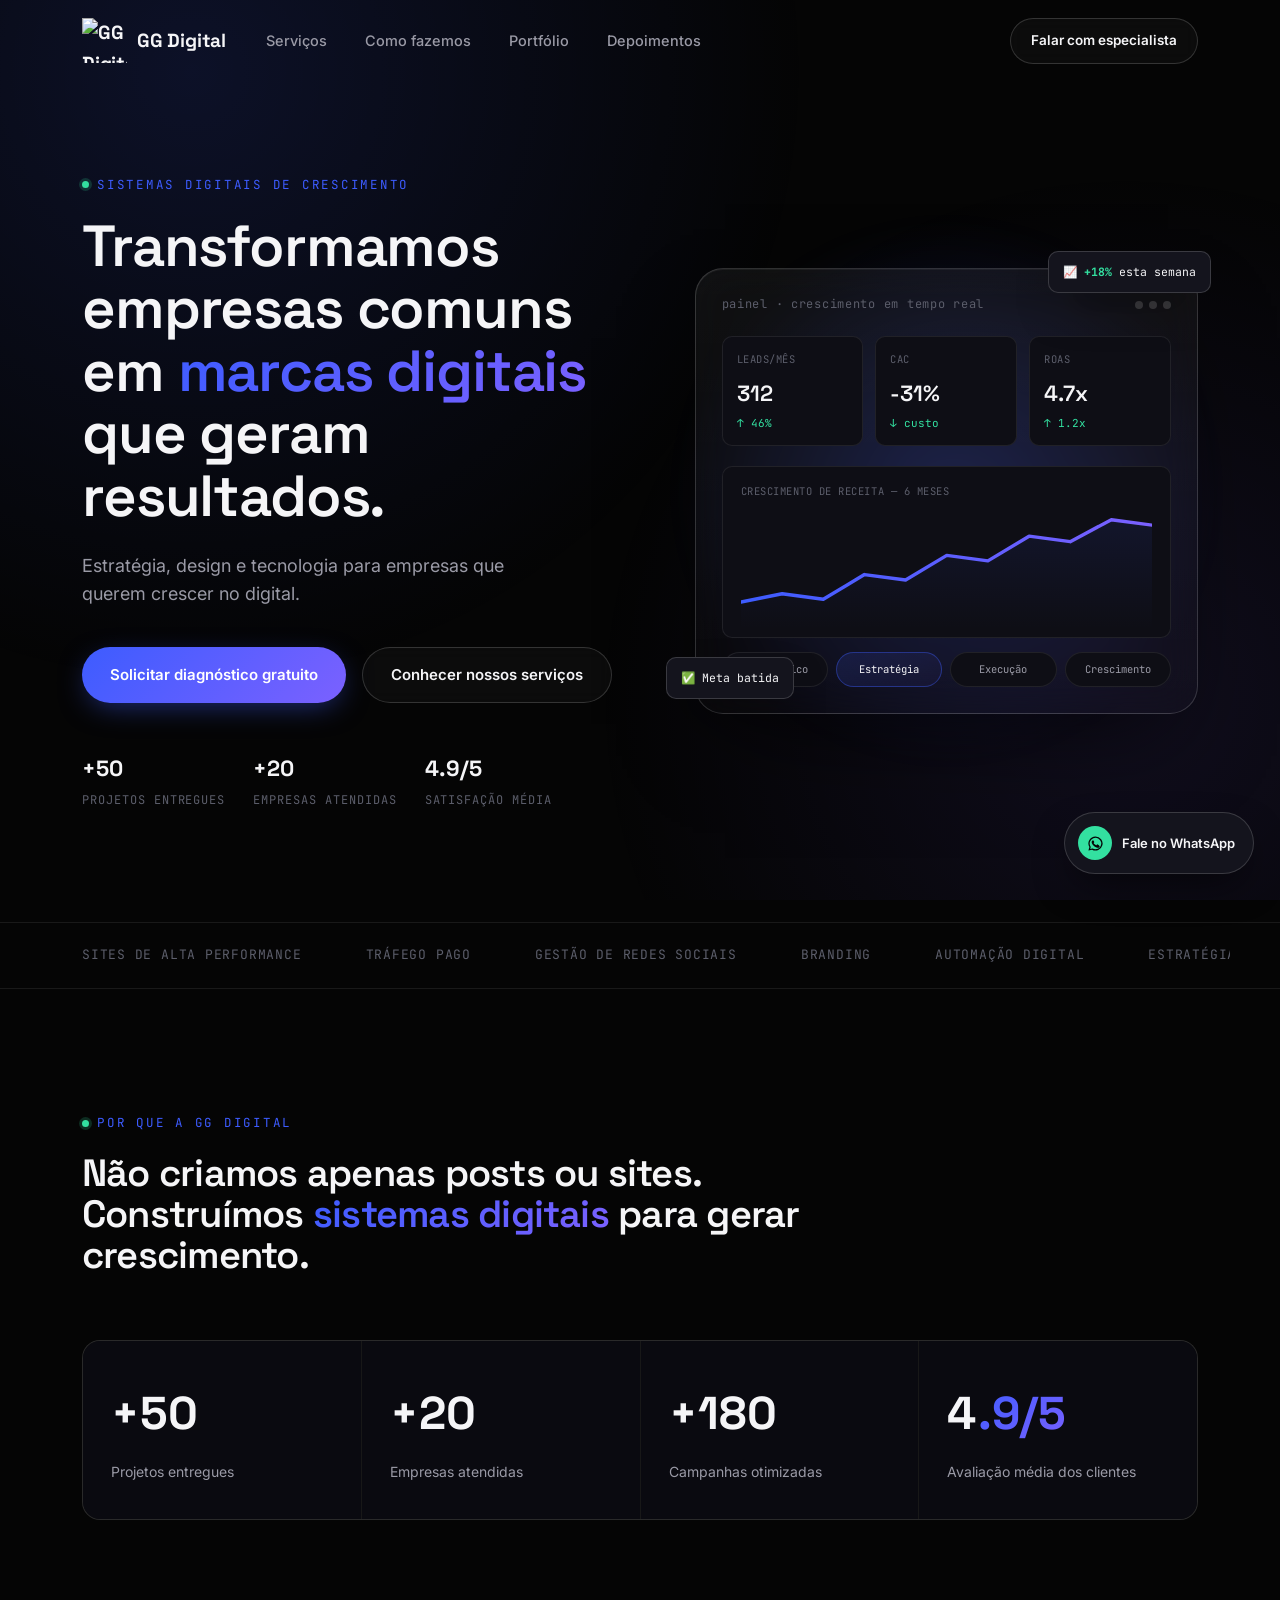
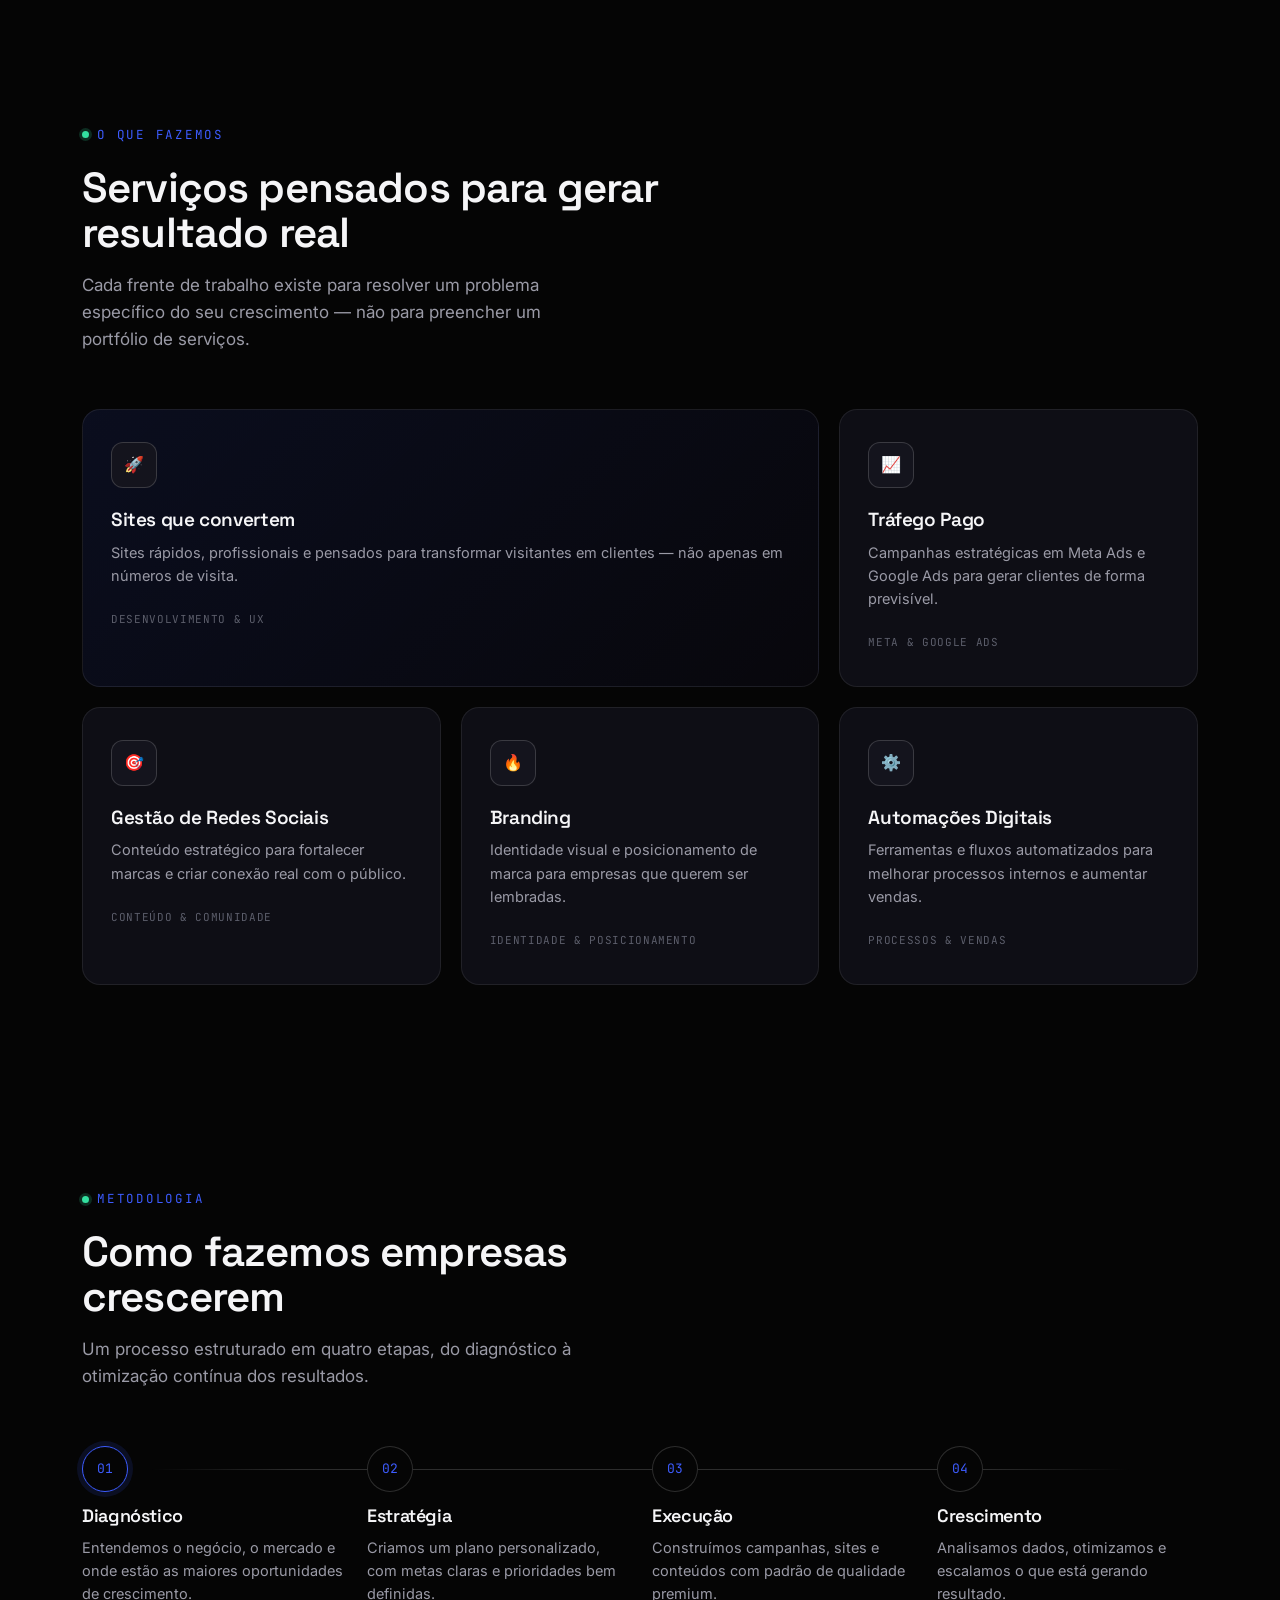
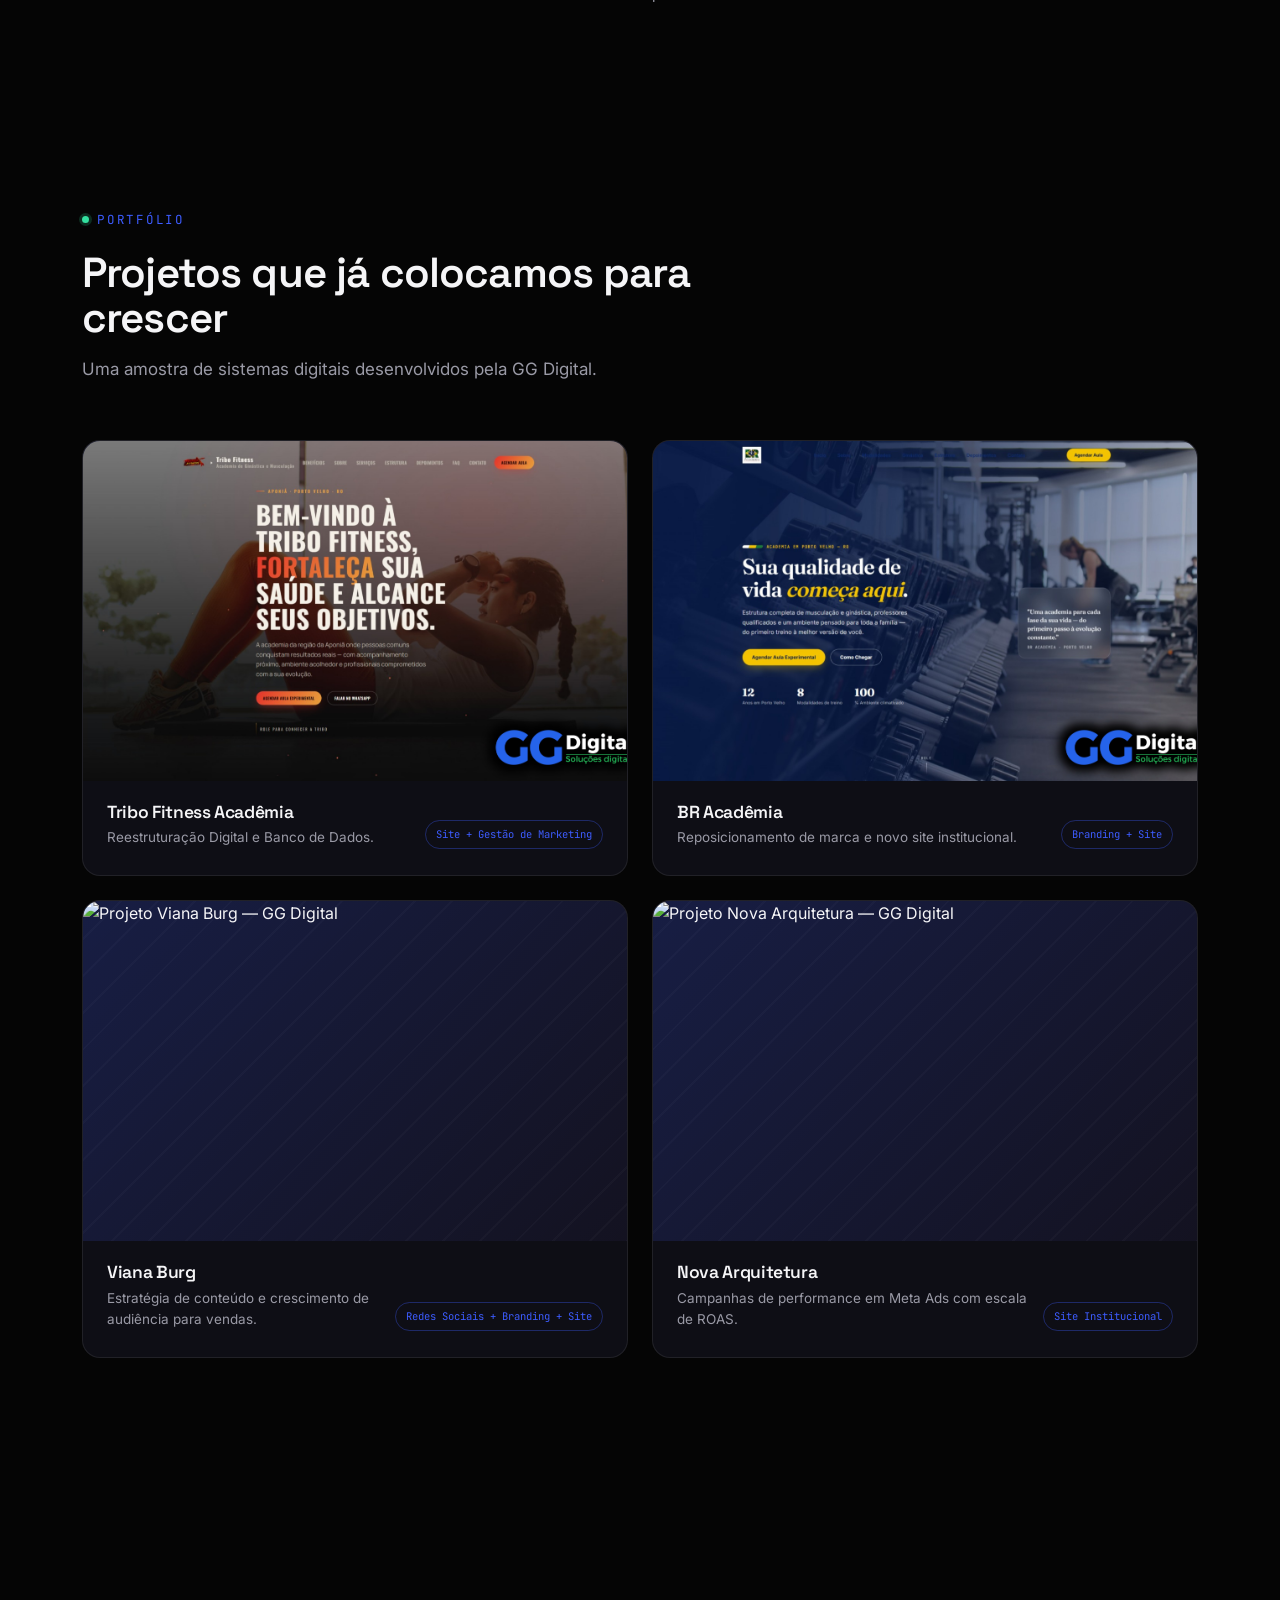
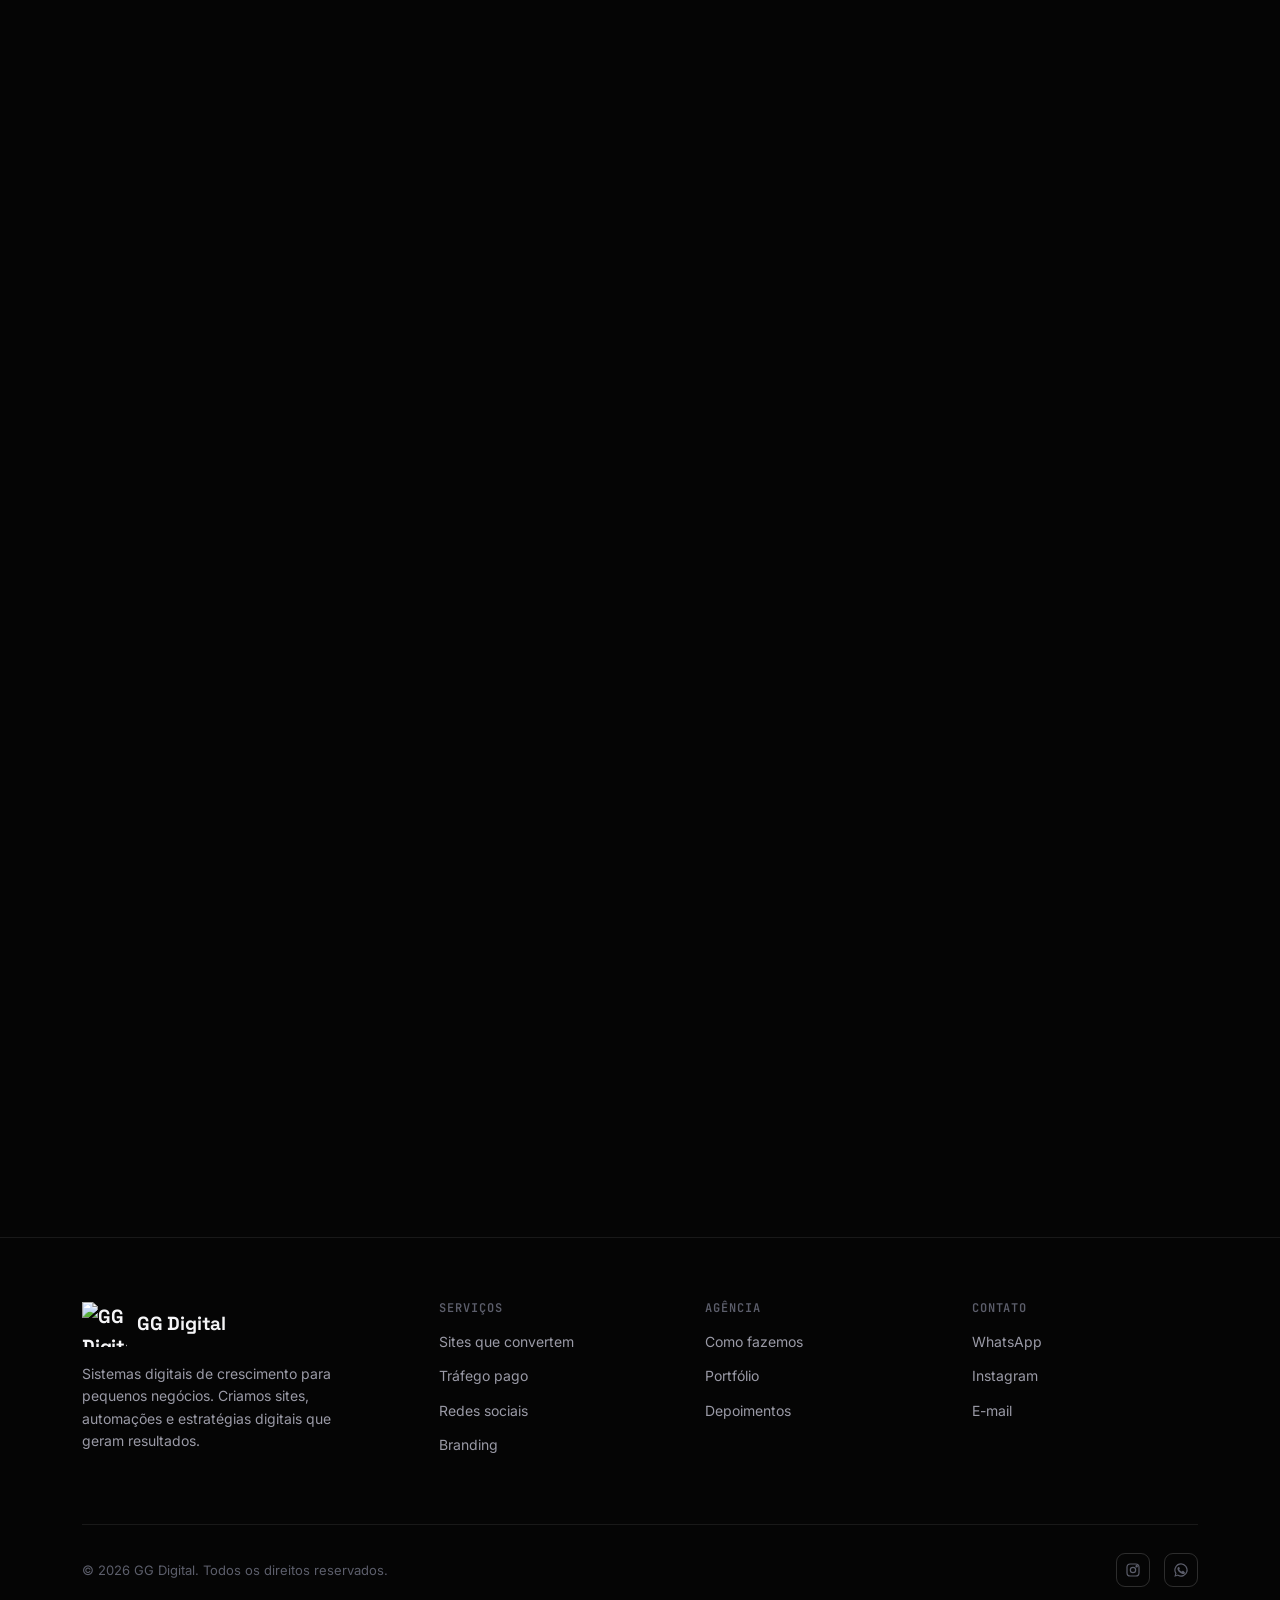
==== index.html @ 542b365a "Restaurar versão mobile funcionando" ====
<!DOCTYPE html>
<html lang="pt-BR">
<head>
<meta charset="UTF-8">
<meta name="viewport" content="width=device-width, initial-scale=1.0">
<title>GG Digital — Sistemas digitais de crescimento para empresas</title>
<meta name="description" content="A GG Digital cria sites, campanhas e sistemas digitais que transformam empresas comuns em marcas que geram resultado. Diagnóstico gratuito para o seu negócio.">
<meta name="keywords" content="agência de marketing digital, tráfego pago, sites que convertem, gestão de redes sociais, branding, automação">
<meta name="robots" content="index, follow">
<link rel="canonical" href="https://ggdigital.com.br/">

<!-- Open Graph -->
<meta property="og:type" content="website">
<meta property="og:site_name" content="GG Digital">
<meta property="og:title" content="GG Digital — Marcas digitais que geram resultado">
<meta property="og:description" content="Estratégia, design e tecnologia para empresas que querem crescer no digital.">
<meta property="og:locale" content="pt_BR">

<link rel="icon" href="data:image/svg+xml,<svg xmlns=%22http://www.w3.org/2000/svg%22 viewBox=%220 0 100 100%22><rect width=%22100%22 height=%22100%22 rx=%2224%22 fill=%22%23050505%22/><text x=%2250%25%22 y=%2258%25%22 text-anchor=%22middle%22 font-family=%22Arial%22 font-weight=%22bold%22 font-size=%2244%22 fill=%22%233D5CFF%22>G</text></svg>">

<link rel="preconnect" href="https://fonts.googleapis.com">
<link rel="preconnect" href="https://fonts.gstatic.com" crossorigin>
<link href="https://fonts.googleapis.com/css2?family=Space+Grotesk:wght@500;600;700&family=Inter:wght@400;500;600;700;800&family=JetBrains+Mono:wght@400;500&display=swap" rel="stylesheet">

<style>
  /* ============ TOKENS ============ */
  :root{
    --bg:#050505;
    --bg-elevated:#0a0a10;
    --surface:#0e0e15;
    --surface-2:#14141d;
    --border:rgba(255,255,255,.08);
    --border-strong:rgba(255,255,255,.16);
    --text:#f5f5f7;
    --text-muted:#9a9aa6;
    --text-faint:#5c5e6b;
    --accent:#3d5cff;
    --accent-2:#7b61ff;
    --growth:#33e0a0;
    --gradient:linear-gradient(135deg,#3d5cff 0%,#7b61ff 100%);
    --gradient-soft:linear-gradient(135deg,rgba(61,92,255,.15),rgba(123,97,255,.05));
    --radius-sm:10px;
    --radius-md:18px;
    --radius-lg:28px;
    --ease:cubic-bezier(.16,1,.3,1);
    --font-display:'Space Grotesk',sans-serif;
    --font-body:'Inter',sans-serif;
    --font-mono:'JetBrains Mono',monospace;
  }

  *{box-sizing:border-box;margin:0;padding:0;}
  html{scroll-behavior:smooth;}
  @media (prefers-reduced-motion:reduce){
    html{scroll-behavior:auto;}
    *{animation-duration:.01ms !important;animation-iteration-count:1 !important;transition-duration:.01ms !important;}
  }

  body{
    background:var(--bg);
    color:var(--text);
    font-family:var(--font-body);
    line-height:1.6;
    -webkit-font-smoothing:antialiased;
    overflow-x:hidden;
  }

  /* subtle noise + grid backdrop across whole page */
  body::before{
    content:"";
    position:fixed;inset:0;
    background-image:
      radial-gradient(circle at 15% 8%, rgba(61,92,255,.14), transparent 45%),
      radial-gradient(circle at 88% 78%, rgba(123,97,255,.10), transparent 40%);
    pointer-events:none;
    z-index:0;
  }

  img,svg{display:block;max-width:100%;}
  a{color:inherit;text-decoration:none;}
  ul{list-style:none;}
  button{font:inherit;cursor:pointer;border:none;background:none;color:inherit;}
  section{position:relative;z-index:1;}

  .wrap{
    max-width:1180px;
    margin:0 auto;
    padding:0 32px;
  }

  .eyebrow{
    display:inline-flex;
    align-items:center;
    gap:8px;
    font-family:var(--font-mono);
    font-size:12.5px;
    letter-spacing:.14em;
    text-transform:uppercase;
    color:var(--accent);
    margin-bottom:20px;
  }
  .eyebrow::before{
    content:"";
    width:7px;height:7px;border-radius:50%;
    background:var(--growth);
    box-shadow:0 0 0 3px rgba(51,224,160,.18);
  }

  h1,h2,h3,h4{
    font-family:var(--font-display);
    font-weight:600;
    letter-spacing:-.02em;
    line-height:1.08;
  }

  .section-head{
    max-width:640px;
    margin-bottom:56px;
  }
  .section-head h2{
    font-size:clamp(28px,4vw,42px);
    margin-bottom:16px;
  }
  .section-head p{
    color:var(--text-muted);
    font-size:17px;
    max-width:520px;
  }

  .grad-text{
    background:var(--gradient);
    -webkit-background-clip:text;
    background-clip:text;
    color:transparent;
  }

  /* ============ BUTTONS ============ */
  .btn{
    display:inline-flex;
    align-items:center;
    justify-content:center;
    gap:10px;
    padding:15px 28px;
    border-radius:100px;
    font-weight:600;
    font-size:15px;
    white-space:nowrap;
    transition:transform .35s var(--ease), box-shadow .35s var(--ease), background .35s var(--ease), border-color .35s var(--ease);
  }
  .btn-primary{
    background:var(--gradient);
    color:#fff;
    box-shadow:0 8px 30px -8px rgba(61,92,255,.55);
  }
  .btn-primary:hover{
    transform:translateY(-2px);
    box-shadow:0 14px 38px -8px rgba(61,92,255,.75);
  }
  .btn-primary:active{transform:translateY(0);}
  .btn-ghost{
    background:rgba(255,255,255,.03);
    border:1px solid var(--border-strong);
    color:var(--text);
    backdrop-filter:blur(8px);
  }
  .btn-ghost:hover{
    background:rgba(255,255,255,.07);
    border-color:rgba(255,255,255,.28);
    transform:translateY(-2px);
  }
  .btn-sm{padding:11px 20px;font-size:13.5px;}
  .btn:focus-visible{outline:2px solid var(--accent);outline-offset:3px;}

  /* ============ NAV ============ */
  header{
    position:fixed;top:0;left:0;right:0;
    z-index:100;
    padding:18px 0;
    transition:background .4s var(--ease), border-color .4s var(--ease), padding .4s var(--ease);
    border-bottom:1px solid transparent;
  }
  header.scrolled{
    background:rgba(5,5,5,.72);
    backdrop-filter:blur(16px);
    border-bottom-color:var(--border);
    padding:13px 0;
  }
 nav{
    display:flex;
    align-items:center;
    gap:40px;

  }
  .logo{
    display:flex;align-items:center;gap:10px;
    font-family:var(--font-display);
    font-weight:700;
    font-size:19px;
    letter-spacing:-.01em;
  
  }

  .logo img{
    width: 45px;
    height: 45px;
    object-fit: contain;
    display: block;
}
  .logo-mark{
    width:34px;height:34px;
    border-radius:9px;
    background:var(--gradient);
    display:flex;align-items:center;justify-content:center;
    font-family:var(--font-display);
    font-weight:700;
    font-size:17px;
    color:#fff;
    box-shadow:0 6px 20px -6px rgba(61,92,255,.6);
  }
  .nav-links{
    display:flex;
    gap:38px;
    align-items:center;
    flex:1;

    
  }
  .nav-links a{
    font-size:14.5px;
    font-weight:500;
    color:var(--text-muted);
    transition:color .25s;
    position:relative;
  }
  .nav-links a:hover{color:var(--text);}
  .nav-cta{
    display:flex;
    align-items:center;
    gap:14px;
    margin-left:auto;
}
  .nav-toggle{
    display:none;
    width:38px;height:38px;
    align-items:center;justify-content:center;
    border:1px solid var(--border-strong);
    border-radius:9px;
  }
  .nav-toggle span{
    display:block;width:16px;height:1.5px;background:var(--text);position:relative;
  }
  .nav-toggle span::before,.nav-toggle span::after{
    content:"";position:absolute;left:0;width:16px;height:1.5px;background:var(--text);transition:transform .3s;
  }
  .nav-toggle span::before{top:-5px;}
  .nav-toggle span::after{top:5px;}

  /* ============ HERO ============ */
  .hero{
    padding:170px 0 110px;
    overflow:hidden;
  }
  .hero-grid{
    display:grid;
    grid-template-columns:1.05fr .95fr;
    gap:56px;
    align-items:center;
  }
  .hero h1{
    font-size:clamp(34px,4.6vw,58px);
    margin-bottom:24px;
  }
  .hero-sub{
    font-size:18px;
    color:var(--text-muted);
    max-width:460px;
    margin-bottom:38px;
  }
  .hero-actions{
    display:flex;gap:16px;flex-wrap:wrap;
    margin-bottom:48px;
  }
  .hero-trust{
    display:flex;gap:28px;
    flex-wrap:wrap;
  }
  .hero-trust div{
    font-family:var(--font-mono);
  }
  .hero-trust strong{
    display:block;
    font-family:var(--font-display);
    font-size:22px;
    color:var(--text);
  }
  .hero-trust span{
    font-size:12px;
    color:var(--text-faint);
    text-transform:uppercase;
    letter-spacing:.08em;
  }

  /* ---- dashboard signature visual ---- */
  .panel{
    position:relative;
    background:linear-gradient(180deg, rgba(255,255,255,.05), rgba(255,255,255,.015));
    border:1px solid var(--border-strong);
    border-radius:var(--radius-lg);
    padding:26px;
    backdrop-filter:blur(20px);
    box-shadow:0 40px 90px -30px rgba(0,0,0,.7), inset 0 1px 0 rgba(255,255,255,.06);
  }
  .panel-head{
    display:flex;justify-content:space-between;align-items:center;
    margin-bottom:22px;
  }
  .panel-head .dots{display:flex;gap:6px;}
  .panel-head .dots span{width:8px;height:8px;border-radius:50%;background:var(--border-strong);}
  .panel-title{
    font-family:var(--font-mono);
    font-size:12px;
    color:var(--text-faint);
    letter-spacing:.06em;
  }
  .panel-metrics{
    display:grid;
    grid-template-columns:repeat(3,1fr);
    gap:12px;
    margin-bottom:20px;
  }
  .metric-card{
    background:var(--surface);
    border:1px solid var(--border);
    border-radius:var(--radius-sm);
    padding:14px 14px 12px;
  }
  .metric-card .label{
    font-family:var(--font-mono);
    font-size:10.5px;
    color:var(--text-faint);
    text-transform:uppercase;
    letter-spacing:.05em;
    margin-bottom:8px;
  }
  .metric-card .value{
    font-family:var(--font-display);
    font-size:22px;
    font-weight:600;
  }
  .metric-card .delta{
    font-family:var(--font-mono);
    font-size:11px;
    color:var(--growth);
    margin-top:4px;
    display:flex;align-items:center;gap:3px;
  }
  .chart-box{
    background:var(--surface);
    border:1px solid var(--border);
    border-radius:var(--radius-sm);
    padding:16px 18px 8px;
    margin-bottom:14px;
  }
  .chart-box .label{
    font-family:var(--font-mono);
    font-size:10.5px;
    color:var(--text-faint);
    text-transform:uppercase;
    letter-spacing:.05em;
    margin-bottom:6px;
  }
  .chart-line{width:100%;height:auto;}
  .chart-line path.fill{opacity:.16;}
  .chart-line path.stroke{
    stroke-dasharray:600;
    stroke-dashoffset:600;
    animation:draw 2.4s var(--ease) .3s forwards;
  }
  @keyframes draw{to{stroke-dashoffset:0;}}
  .pipeline-row{
    display:flex;
    gap:8px;
  }
  .pipeline-chip{
    flex:1;
    background:var(--surface);
    border:1px solid var(--border);
    border-radius:100px;
    padding:8px 10px;
    font-family:var(--font-mono);
    font-size:10.5px;
    color:var(--text-muted);
    text-align:center;
  }
  .pipeline-chip.active{
    background:var(--gradient-soft);
    border-color:rgba(61,92,255,.4);
    color:var(--text);
  }
  .panel-float{
    position:absolute;
    background:var(--surface-2);
    border:1px solid var(--border-strong);
    border-radius:var(--radius-sm);
    padding:11px 14px;
    font-family:var(--font-mono);
    font-size:11.5px;
    box-shadow:0 20px 45px -15px rgba(0,0,0,.6);
    animation:floaty 5s ease-in-out infinite;
  }
  .panel-float.f1{top:-18px;right:-14px;animation-delay:0s;}
  .panel-float.f2{bottom:14px;left:-30px;animation-delay:1.2s;}
  .panel-float strong{color:var(--growth);}
  @keyframes floaty{0%,100%{transform:translateY(0);}50%{transform:translateY(-9px);}}

  .hero-visual{position:relative;}
  .hero-visual::before{
    content:"";
    position:absolute;
    inset:-60px;
    background:radial-gradient(circle,rgba(61,92,255,.22),transparent 65%);
    z-index:-1;
    filter:blur(10px);
  }

  /* ============ MARQUEE / LOGO STRIP ============ */
  .strip{
    border-top:1px solid var(--border);
    border-bottom:1px solid var(--border);
    padding:22px 0;
    overflow:hidden;
  }
  .strip-track{
    display:flex;
    gap:64px;
    width:max-content;
    animation:scroll-left 32s linear infinite;
  }
  @keyframes scroll-left{
    from{transform:translateX(0);}
    to{transform:translateX(-50%);}
  }
  .strip-item{
    font-family:var(--font-mono);
    font-size:13px;
    color:var(--text-faint);
    letter-spacing:.06em;
    white-space:nowrap;
  }

  /* ============ AUTHORITY ============ */
  .authority{padding:120px 0 100px;}
  .authority-top{
    max-width:760px;
    margin-bottom:64px;
  }
  .authority-top h2{
    font-size:clamp(26px,3.6vw,38px);
  }
  .stats-grid{
    display:grid;
    grid-template-columns:repeat(4,1fr);
    gap:1px;
    background:var(--border);
    border:1px solid var(--border);
    border-radius:var(--radius-md);
    overflow:hidden;
  }
  .stat{
    background:var(--bg-elevated);
    padding:36px 28px;
    transition:background .3s;
  }
  .stat:hover{background:var(--surface);}
  .stat .num{
    font-family:var(--font-display);
    font-size:clamp(32px,4vw,46px);
    font-weight:700;
    display:flex;align-items:baseline;gap:2px;
  }
  .stat .num span.suffix{
    background:var(--gradient);
    -webkit-background-clip:text;background-clip:text;color:transparent;
  }
  .stat .desc{
    color:var(--text-muted);
    font-size:14px;
    margin-top:10px;
  }

  /* ============ SERVICES ============ */
  .services{padding:100px 0;}
  .services-grid{
    display:grid;
    grid-template-columns:repeat(3,1fr);
    gap:20px;
  }
  .service-card{
    background:var(--surface);
    border:1px solid var(--border);
    border-radius:var(--radius-md);
    padding:32px 28px;
    transition:transform .4s var(--ease), border-color .4s var(--ease), background .4s var(--ease);
    position:relative;
    overflow:hidden;
  }
  .service-card::after{
    content:"";
    position:absolute;inset:0;
    background:var(--gradient-soft);
    opacity:0;
    transition:opacity .4s var(--ease);
    z-index:0;
  }
  .service-card:hover{
    transform:translateY(-6px);
    border-color:rgba(61,92,255,.35);
  }
  .service-card:hover::after{opacity:1;}
  .service-card > *{position:relative;z-index:1;}
  .service-icon{
    width:46px;height:46px;
    border-radius:12px;
    background:var(--surface-2);
    border:1px solid var(--border-strong);
    display:flex;align-items:center;justify-content:center;
    margin-bottom:22px;
  }
  .service-card h3{
    font-size:19px;
    margin-bottom:10px;
  }
  .service-card p{
    color:var(--text-muted);
    font-size:14.5px;
    margin-bottom:18px;
  }
  .service-tag{
    font-family:var(--font-mono);
    font-size:11px;
    color:var(--text-faint);
    text-transform:uppercase;
    letter-spacing:.06em;
  }
  .service-card.featured{
    grid-column:span 2;
    background:linear-gradient(135deg, rgba(61,92,255,.10), rgba(123,97,255,.03));
  }

  /* ============ PROCESS ============ */
  .process{padding:100px 0;}
  .process-rail{
    position:relative;
    display:grid;
    grid-template-columns:repeat(4,1fr);
    gap:24px;
    margin-top:20px;
  }
  .process-rail::before{
    content:"";
    position:absolute;
    top:23px;left:6%;right:6%;
    height:1px;
    background:linear-gradient(90deg, transparent, var(--border-strong) 15%, var(--border-strong) 85%, transparent);
  }
  .process-step{position:relative;padding-top:60px;}
  .process-num{
    position:absolute;top:0;left:0;
    width:46px;height:46px;
    border-radius:50%;
    background:var(--bg);
    border:1px solid var(--border-strong);
    display:flex;align-items:center;justify-content:center;
    font-family:var(--font-mono);
    font-size:13px;
    color:var(--accent);
    z-index:2;
  }
  .process-step:nth-child(1) .process-num{border-color:var(--accent);box-shadow:0 0 0 5px rgba(61,92,255,.12);}
  .process-step h3{font-size:18px;margin-bottom:10px;}
  .process-step p{color:var(--text-muted);font-size:14.5px;}

  /* ============ PORTFOLIO ============ */
  .portfolio{padding:100px 0;}
  .portfolio-grid{
    display:grid;
    grid-template-columns:repeat(2,1fr);
    gap:24px;
  }
  .project-card{
    border-radius:var(--radius-md);
    border:1px solid var(--border);
    background:var(--surface);
    overflow:hidden;
    transition:transform .4s var(--ease), border-color .4s;
  }
  .project-card:hover{transform:translateY(-5px);border-color:var(--border-strong);}
  .project-thumb{
    aspect-ratio:16/10;
    background:
      linear-gradient(135deg, rgba(61,92,255,.20), rgba(123,97,255,.05)),
      repeating-linear-gradient(135deg, rgba(255,255,255,.025) 0 2px, transparent 2px 26px);
    display:flex;align-items:center;justify-content:center;
    position:relative;
    overflow:hidden;
  }
  .project-thumb span{
    font-family:var(--font-mono);
    font-size:12px;
    color:var(--text-faint);
    letter-spacing:.06em;
  }
  .project-thumb img{
    width:100%;height:100%;
    object-fit:cover;
    object-position:top center;
    transition:transform .5s var(--ease);
  }
  .project-card:hover .project-thumb img{transform:scale(1.04);}
  .project-logo{
    position:absolute;
    top:14px;left:14px;
    background:rgba(5,5,5,.6);
    border:1px solid var(--border-strong);
    backdrop-filter:blur(6px);
    border-radius:9px;
    padding:6px 10px;
    display:flex;align-items:center;
  }
  .project-logo img{width:auto;height:18px;object-fit:contain;}
  .project-body{padding:22px 24px 26px;display:flex;justify-content:space-between;align-items:flex-end;gap:16px;}
  .project-body h3{font-size:17.5px;margin-bottom:6px;}
  .project-body p{color:var(--text-muted);font-size:13.5px;}
  .project-tag{
    font-family:var(--font-mono);
    font-size:10.5px;
    color:var(--accent);
    border:1px solid rgba(61,92,255,.35);
    border-radius:100px;
    padding:5px 10px;
    white-space:nowrap;
  }

  /* ============ TESTIMONIALS ============ */
  .testimonials{padding:100px 0;}
  .test-grid{
    display:grid;
    grid-template-columns:repeat(3,1fr);
    gap:20px;
  }
  .test-card{
    background:var(--surface);
    border:1px solid var(--border);
    border-radius:var(--radius-md);
    padding:30px 26px;
    display:flex;
    flex-direction:column;
    justify-content:space-between;
  }
  .test-stars{
    display:flex;gap:3px;margin-bottom:18px;color:var(--growth);
    font-size:14px;
  }
  .test-quote{
    font-size:15px;
    color:var(--text);
    margin-bottom:24px;
    line-height:1.65;
  }
  .test-author{
    display:flex;align-items:center;gap:12px;
  }
  .test-avatar{
    width:38px;height:38px;
    border-radius:50%;
    background:var(--gradient);
    display:flex;align-items:center;justify-content:center;
    font-family:var(--font-display);
    font-weight:600;
    font-size:14px;
    color:#fff;
  }
  .test-author strong{display:block;font-size:14px;}
  .test-author span{font-size:12.5px;color:var(--text-faint);}

  /* ============ FINAL CTA ============ */
  .final-cta{
    padding:120px 0;
  }
  .cta-box{
    position:relative;
    border-radius:var(--radius-lg);
    padding:80px 60px;
    text-align:center;
    overflow:hidden;
    border:1px solid var(--border-strong);
    background:radial-gradient(circle at 50% 0%, rgba(61,92,255,.18), transparent 60%), var(--bg-elevated);
  }
  .cta-box h2{
    font-size:clamp(28px,4.4vw,46px);
    max-width:720px;
    margin:0 auto 20px;
  }
  .cta-box p{
    color:var(--text-muted);
    font-size:17px;
    max-width:480px;
    margin:0 auto 40px;
  }

  /* ============ FOOTER ============ */
  footer{
    border-top:1px solid var(--border);
    padding:64px 0 32px;
  }
  .footer-grid{
    display:grid;
    grid-template-columns:1.4fr 1fr 1fr 1fr;
    gap:40px;
    margin-bottom:56px;
  }
  .footer-brand p{
    color:var(--text-muted);
    font-size:14px;
    margin-top:16px;
    max-width:260px;
  }
  .footer-col h4{
    font-family:var(--font-mono);
    font-size:12px;
    text-transform:uppercase;
    letter-spacing:.08em;
    color:var(--text-faint);
    margin-bottom:16px;
  }
  .footer-col a{
    display:block;
    color:var(--text-muted);
    font-size:14px;
    margin-bottom:12px;
    transition:color .25s;
  }
  .footer-col a:hover{color:var(--text);}
  .footer-bottom{
    display:flex;
    justify-content:space-between;
    align-items:center;
    padding-top:28px;
    border-top:1px solid var(--border);
    font-size:13px;
    color:var(--text-faint);
    flex-wrap:wrap;
    gap:12px;
  }
  .footer-socials{display:flex;gap:14px;}
  .footer-socials a{
    width:34px;height:34px;
    border:1px solid var(--border-strong);
    border-radius:9px;
    display:flex;align-items:center;justify-content:center;
    transition:border-color .25s, background .25s;
  }
  .footer-socials a:hover{border-color:var(--accent);background:rgba(61,92,255,.08);}

  /* ============ WHATSAPP FLOAT ============ */
  .wa-float{
    position:fixed;
    bottom:26px;right:26px;
    z-index:90;
    display:flex;align-items:center;gap:10px;
    background:var(--surface-2);
    border:1px solid var(--border-strong);
    padding:13px 18px 13px 13px;
    border-radius:100px;
    box-shadow:0 16px 40px -12px rgba(0,0,0,.7);
    backdrop-filter:blur(14px);
    transition:transform .3s var(--ease), border-color .3s;
  }
  .wa-float:hover{transform:translateY(-3px) scale(1.02);border-color:rgba(51,224,160,.5);}
  .wa-float .wa-icon{
    width:34px;height:34px;
    border-radius:50%;
    background:var(--growth);
    display:flex;align-items:center;justify-content:center;
    flex-shrink:0;
  }
  .wa-float span{
    font-size:13px;font-weight:600;
    color:var(--text);
  }

  /* ============ REVEAL ANIM ============ */
  .reveal{
    opacity:0;
    transform:translateY(28px);
    transition:opacity .8s var(--ease), transform .8s var(--ease);
  }
  .reveal.in{opacity:1;transform:translateY(0);}

  /* ============ RESPONSIVE ============ */
  @media (max-width:980px){
    .hero-grid{grid-template-columns:1fr;}
    .hero-visual{order:-1;max-width:480px;margin:0 auto 20px;}
    .services-grid{grid-template-columns:repeat(2,1fr);}
    .service-card.featured{grid-column:span 2;}
    .stats-grid{grid-template-columns:repeat(2,1fr);}
    .process-rail{grid-template-columns:repeat(2,1fr);row-gap:48px;}
    .process-rail::before{display:none;}
    .portfolio-grid{grid-template-columns:1fr 1fr;}
    .test-grid{grid-template-columns:1fr;}
    .footer-grid{grid-template-columns:1fr 1fr;}
  }

  @media (max-width:720px){
    .wrap{padding:0 22px;}
    .nav-links,.nav-cta .btn-ghost{display:none;}
    .nav-toggle{display:flex;}
    .hero{padding:130px 0 70px;}
    .hero-actions{flex-direction:column;align-items:stretch;}
    .hero-trust{gap:22px;}
    .services-grid{grid-template-columns:1fr;}
    .service-card.featured{grid-column:span 1;}
    .stats-grid{grid-template-columns:1fr 1fr;}
    .stat{padding:26px 20px;}
    .process-rail{grid-template-columns:1fr;}
    .cta-box{padding:54px 26px;}
    .footer-grid{grid-template-columns:1fr 1fr;gap:32px;}
    .wa-float span{display:none;}
    .wa-float{padding:13px;}
  }

  /* mobile nav drawer */
  .mobile-drawer{
    position:fixed;inset:0;
    background:rgba(5,5,5,.97);
    backdrop-filter:blur(10px);
    z-index:99;
    display:flex;flex-direction:column;
    align-items:center;justify-content:center;
    gap:32px;
    opacity:0;pointer-events:none;
    transition:opacity .35s var(--ease);
  }
  .mobile-drawer.open{opacity:1;pointer-events:auto;}
  .mobile-drawer a{
    font-family:var(--font-display);
    font-size:26px;
    font-weight:600;
  } * {

}

  /* ============ AJUSTES MOBILE ADICIONAIS (320–430px) ============
     Correções pontuais de responsividade — não altera nada acima de 720px. */
  @media (max-width:600px){
    /* Portfólio: a regra de 980px deixa 2 colunas, o que não existia
       override para telas de celular — força 1 coluna para não
       espremer os cards. */
    .portfolio-grid{grid-template-columns:1fr;}
    /* Evita que a tag do projeto (texto longo, sem quebra) seja
       cortada pelo overflow:hidden do card. */
    .project-body{flex-direction:column;align-items:flex-start;gap:10px;}
    .project-tag{white-space:normal;}
  }

  @media (max-width:480px){
    /* Botões com textos longos ("Solicitar diagnóstico gratuito",
       "Falar com especialista") estouravam a largura da tela porque
       usavam white-space:nowrap. Agora quebram em até 2 linhas. */
    .btn{white-space:normal;text-align:center;line-height:1.25;}

    /* Logo um pouco menor no header para não brigar com o botão de menu. */
    .logo{font-size:16px;gap:8px;}
    .logo img{width:32px;height:32px;}

    /* Título do hero mais equilibrado em telas de 320–430px. */
    .hero h1{font-size:clamp(27px,8.5vw,34px);}
    .hero-sub{font-size:15.5px;}
    .hero-trust{gap:16px;}

    /* Painel do dashboard: reduz respiro interno e fontes para caber
       sem espremer números/rótulos. */
    .panel{padding:16px;}
    .panel-metrics{gap:8px;}
    .metric-card{padding:10px 8px 9px;}
    .metric-card .label{font-size:9px;}
    .metric-card .value{font-size:16px;}
    .metric-card .delta{font-size:9.5px;}
    .chart-box{padding:12px 12px 6px;}

    /* Etapas do pipeline (Diagnóstico/Estratégia/Execução/Crescimento)
       não cabiam lado a lado em 4 colunas — agora formam um grid 2x2. */
    .pipeline-row{flex-wrap:wrap;gap:6px;}
    .pipeline-chip{flex:1 1 calc(50% - 6px);font-size:9.5px;padding:7px 6px;word-break:break-word;}

    /* Selinhos flutuantes do painel: offsets negativos menores para
       não saírem da área visível da tela. */
    .panel-float{font-size:10px;padding:8px 10px;}
    .panel-float.f1{top:-10px;right:-8px;}
    .panel-float.f2{bottom:8px;left:-10px;}

    /* Números de estatísticas um pouco menores para não apertar
       dentro das colunas de 2 em telas pequenas. */
    .stat{padding:20px 16px;}
    .stat .num{font-size:25px;}

    /* Rodapé em coluna única — em 2 colunas ficava muito apertado
       em 320–375px. */
    .footer-grid{grid-template-columns:1fr;gap:28px;}

    .cta-box{padding:40px 18px;}
    .cta-box h2{font-size:clamp(23px,7.5vw,29px);}
  }
</style>
</head>
<body>

<!-- ================= NAV ================= -->
<header id="siteHeader">
  <div class="wrap">
    <nav>

  <a href="#top" class="logo">
    <img src="images/logo.png" alt="GG Digital">
    <span>GG Digital</span>
  </a>

  <div class="nav-links">
    <a href="#servicos">Serviços</a>
    <a href="#processo">Como fazemos</a>
    <a href="#portfolio">Portfólio</a>
    <a href="#depoimentos">Depoimentos</a>
  </div>

  <div class="nav-cta">
    <a href="#" class="btn btn-ghost btn-sm" id="navContact">
      Falar com especialista
    </a>

    <button class="nav-toggle" id="navToggle" aria-label="Abrir menu">
      <span></span>
    </button>
  </div>

</nav>
  </div>
</header>

<div class="mobile-drawer" id="mobileDrawer">
  <a href="#servicos">Serviços</a>
  <a href="#processo">Como fazemos</a>
  <a href="#portfolio">Portfólio</a>
  <a href="#depoimentos">Depoimentos</a>
  <a href="#" id="drawerContact">Falar com especialista →</a>
</div>

<main id="top">

  <!-- ================= HERO ================= -->
  <section class="hero">
    <div class="wrap hero-grid">
      <div>
        <div class="eyebrow">Sistemas digitais de crescimento</div>
        <h1>Transformamos empresas comuns em <span class="grad-text">marcas digitais</span> que geram resultados.</h1>
        <p class="hero-sub">Estratégia, design e tecnologia para empresas que querem crescer no digital.</p>
        <div class="hero-actions">
          <a href="#" class="btn btn-primary" id="heroDiag">Solicitar diagnóstico gratuito</a>
          <a href="#servicos" class="btn btn-ghost">Conhecer nossos serviços</a>
        </div>
        <div class="hero-trust">
          <div><strong>+50</strong><span>Projetos entregues</span></div>
          <div><strong>+20</strong><span>Empresas atendidas</span></div>
          <div><strong>4.9/5</strong><span>Satisfação média</span></div>
        </div>
      </div>

      <div class="hero-visual">
        <div class="panel">
          <div class="panel-head">
            <span class="panel-title">painel · crescimento em tempo real</span>
            <div class="dots"><span></span><span></span><span></span></div>
          </div>
          <div class="panel-metrics">
            <div class="metric-card">
              <div class="label">Leads/mês</div>
              <div class="value">312</div>
              <div class="delta">↑ 46%</div>
            </div>
            <div class="metric-card">
              <div class="label">CAC</div>
              <div class="value">-31%</div>
              <div class="delta">↓ custo</div>
            </div>
            <div class="metric-card">
              <div class="label">ROAS</div>
              <div class="value">4.7x</div>
              <div class="delta">↑ 1.2x</div>
            </div>
          </div>
          <div class="chart-box">
            <div class="label">Crescimento de receita — 6 meses</div>
            <svg class="chart-line" viewBox="0 0 300 90" preserveAspectRatio="none">
              <defs>
                <linearGradient id="fillGrad" x1="0" y1="0" x2="0" y2="1">
                  <stop offset="0%" stop-color="#3d5cff" stop-opacity=".6"/>
                  <stop offset="100%" stop-color="#3d5cff" stop-opacity="0"/>
                </linearGradient>
                <linearGradient id="strokeGrad" x1="0" y1="0" x2="1" y2="0">
                  <stop offset="0%" stop-color="#3d5cff"/>
                  <stop offset="100%" stop-color="#7b61ff"/>
                </linearGradient>
              </defs>
              <path class="fill" fill="url(#fillGrad)" d="M0,70 L30,64 L60,68 L90,50 L120,54 L150,36 L180,40 L210,22 L240,26 L270,10 L300,14 L300,90 L0,90 Z"/>
              <path class="stroke" fill="none" stroke="url(#strokeGrad)" stroke-width="2.5" stroke-linecap="round" stroke-linejoin="round" d="M0,70 L30,64 L60,68 L90,50 L120,54 L150,36 L180,40 L210,22 L240,26 L270,10 L300,14"/>
            </svg>
          </div>
          <div class="pipeline-row">
            <div class="pipeline-chip">Diagnóstico</div>
            <div class="pipeline-chip active">Estratégia</div>
            <div class="pipeline-chip">Execução</div>
            <div class="pipeline-chip">Crescimento</div>
          </div>

          <div class="panel-float f1">📈 <strong>+18%</strong> esta semana</div>
          <div class="panel-float f2">✅ Meta batida</div>
        </div>
      </div>
    </div>
  </section>

  <!-- ================= STRIP ================= -->
  <div class="strip">
    <div class="wrap" style="overflow:hidden;">
      <div class="strip-track" id="stripTrack">
        <span class="strip-item">SITES DE ALTA PERFORMANCE</span>
        <span class="strip-item">TRÁFEGO PAGO</span>
        <span class="strip-item">GESTÃO DE REDES SOCIAIS</span>
        <span class="strip-item">BRANDING</span>
        <span class="strip-item">AUTOMAÇÃO DIGITAL</span>
        <span class="strip-item">ESTRATÉGIA DE CRESCIMENTO</span>
        <span class="strip-item">SITES DE ALTA PERFORMANCE</span>
        <span class="strip-item">TRÁFEGO PAGO</span>
        <span class="strip-item">GESTÃO DE REDES SOCIAIS</span>
        <span class="strip-item">BRANDING</span>
        <span class="strip-item">AUTOMAÇÃO DIGITAL</span>
        <span class="strip-item">ESTRATÉGIA DE CRESCIMENTO</span>
      </div>
    </div>
  </div>

  <!-- ================= AUTORIDADE ================= -->
  <section class="authority">
    <div class="wrap">
      <div class="authority-top reveal">
        <div class="eyebrow">Por que a GG Digital</div>
        <h2>Não criamos apenas posts ou sites. Construímos <span class="grad-text">sistemas digitais</span> para gerar crescimento.</h2>
      </div>
      <div class="stats-grid reveal">
        <div class="stat">
          <div class="num" data-count="50" data-prefix="+"><span class="value">0</span></div>
          <div class="desc">Projetos entregues</div>
        </div>
        <div class="stat">
          <div class="num" data-count="20" data-prefix="+"><span class="value">0</span></div>
          <div class="desc">Empresas atendidas</div>
        </div>
        <div class="stat">
          <div class="num" data-count="180" data-prefix="+"><span class="value">0</span></div>
          <div class="desc">Campanhas otimizadas</div>
        </div>
        <div class="stat">
          <div class="num" data-count="4" data-suffix=".9/5"><span class="value">0</span><span class="suffix">.9/5</span></div>
          <div class="desc">Avaliação média dos clientes</div>
        </div>
      </div>
    </div>
  </section>

  <!-- ================= SERVIÇOS ================= -->
  <section class="services" id="servicos">
    <div class="wrap">
      <div class="section-head reveal">
        <div class="eyebrow">O que fazemos</div>
        <h2>Serviços pensados para gerar resultado real</h2>
        <p>Cada frente de trabalho existe para resolver um problema específico do seu crescimento — não para preencher um portfólio de serviços.</p>
      </div>
      <div class="services-grid">
        <div class="service-card featured reveal">
          <div class="service-icon">🚀</div>
          <h3>Sites que convertem</h3>
          <p>Sites rápidos, profissionais e pensados para transformar visitantes em clientes — não apenas em números de visita.</p>
          <span class="service-tag">Desenvolvimento &amp; UX</span>
        </div>
        <div class="service-card reveal">
          <div class="service-icon">📈</div>
          <h3>Tráfego Pago</h3>
          <p>Campanhas estratégicas em Meta Ads e Google Ads para gerar clientes de forma previsível.</p>
          <span class="service-tag">Meta &amp; Google Ads</span>
        </div>
        <div class="service-card reveal">
          <div class="service-icon">🎯</div>
          <h3>Gestão de Redes Sociais</h3>
          <p>Conteúdo estratégico para fortalecer marcas e criar conexão real com o público.</p>
          <span class="service-tag">Conteúdo &amp; Comunidade</span>
        </div>
        <div class="service-card reveal">
          <div class="service-icon">🔥</div>
          <h3>Branding</h3>
          <p>Identidade visual e posicionamento de marca para empresas que querem ser lembradas.</p>
          <span class="service-tag">Identidade &amp; Posicionamento</span>
        </div>
        <div class="service-card reveal">
          <div class="service-icon">⚙️</div>
          <h3>Automações Digitais</h3>
          <p>Ferramentas e fluxos automatizados para melhorar processos internos e aumentar vendas.</p>
          <span class="service-tag">Processos &amp; Vendas</span>
        </div>
      </div>
    </div>
  </section>

  <!-- ================= PROCESSO ================= -->
  <section class="process" id="processo">
    <div class="wrap">
      <div class="section-head reveal">
        <div class="eyebrow">Metodologia</div>
        <h2>Como fazemos empresas crescerem</h2>
        <p>Um processo estruturado em quatro etapas, do diagnóstico à otimização contínua dos resultados.</p>
      </div>
      <div class="process-rail">
        <div class="process-step reveal">
          <div class="process-num">01</div>
          <h3>Diagnóstico</h3>
          <p>Entendemos o negócio, o mercado e onde estão as maiores oportunidades de crescimento.</p>
        </div>
        <div class="process-step reveal">
          <div class="process-num">02</div>
          <h3>Estratégia</h3>
          <p>Criamos um plano personalizado, com metas claras e prioridades bem definidas.</p>
        </div>
        <div class="process-step reveal">
          <div class="process-num">03</div>
          <h3>Execução</h3>
          <p>Construímos campanhas, sites e conteúdos com padrão de qualidade premium.</p>
        </div>
        <div class="process-step reveal">
          <div class="process-num">04</div>
          <h3>Crescimento</h3>
          <p>Analisamos dados, otimizamos e escalamos o que está gerando resultado.</p>
        </div>
      </div>
    </div>
  </section>

  <!-- ================= PORTFÓLIO ================= -->
  <section class="portfolio" id="portfolio">
    <div class="wrap">
      <div class="section-head reveal">
        <div class="eyebrow">Portfólio</div>
        <h2>Projetos que já colocamos para crescer</h2>
        <p>Uma amostra de sistemas digitais desenvolvidos pela GG Digital.</p>
      </div>
      <div class="portfolio-grid" id="portfolioGrid"></div>
    </div>
  </section>

  <!-- ================= DEPOIMENTOS ================= -->
  <section class="testimonials" id="depoimentos">
    <div class="wrap">
      <div class="section-head reveal">
        <div class="eyebrow">Depoimentos</div>
        <h2>O que dizem os clientes que cresceram com a gente</h2>
      </div>
      <div class="test-grid" id="testGrid"></div>
    </div>
  </section>

  <!-- ================= CTA FINAL ================= -->
  <section class="final-cta">
    <div class="wrap">
      <div class="cta-box reveal">
        <div class="eyebrow" style="justify-content:center;">Vamos conversar</div>
        <h2>Seu negócio já tem potencial. <span class="grad-text">Nós ajudamos ele a aparecer.</span></h2>
        <p>Fale agora com um especialista da GG Digital e descubra o caminho mais rápido para o crescimento da sua empresa.</p>
        <a href="#" class="btn btn-primary" id="finalCta">Falar com especialista</a>
      </div>
    </div>
  </section>

</main>

<!-- ================= FOOTER ================= -->
<footer>
  <div class="wrap">
    <div class="footer-grid">
      <div class="footer-brand">
        <a href="#top" class="logo">
    <img src="images/logo.png" alt="GG Digital">
    <span>GG Digital</span>
</a>
        <p>Sistemas digitais de crescimento para pequenos negócios.
Criamos sites, automações e estratégias digitais que geram resultados.</p>
      </div>
      <div class="footer-col">
        <h4>Serviços</h4>
        <a href="#servicos">Sites que convertem</a>
        <a href="#servicos">Tráfego pago</a>
        <a href="#servicos">Redes sociais</a>
        <a href="#servicos">Branding</a>
      </div>
      <div class="footer-col">
        <h4>Agência</h4>
        <a href="#processo">Como fazemos</a>
        <a href="#portfolio">Portfólio</a>
        <a href="#depoimentos">Depoimentos</a>
      </div>
      <div class="footer-col">
        <h4>Contato</h4>
        <a href="#" id="footerWhats">WhatsApp</a>
        <a href="#" id="footerInsta">Instagram</a>
        <a href="#" id="footerEmail">E-mail</a>
      </div>
    </div>
    <div class="footer-bottom">
      <span>© <span id="year"></span> GG Digital. Todos os direitos reservados.</span>
      <div class="footer-socials">
        <a href="#" id="socialInsta" aria-label="Instagram">
          <svg width="16" height="16" viewBox="0 0 24 24" fill="none" stroke="currentColor" stroke-width="1.8"><rect x="3" y="3" width="18" height="18" rx="5"/><circle cx="12" cy="12" r="4"/><circle cx="17.5" cy="6.5" r="1"/></svg>
        </a>
        <a href="#" id="socialWhats" aria-label="WhatsApp">
          <svg width="16" height="16" viewBox="0 0 24 24" fill="currentColor"><path d="M12 2a10 10 0 0 0-8.6 15.1L2 22l5.1-1.3A10 10 0 1 0 12 2Zm0 18.2a8.2 8.2 0 0 1-4.2-1.1l-.3-.2-3 .8.8-2.9-.2-.3A8.2 8.2 0 1 1 12 20.2Zm4.5-6.1c-.2-.1-1.5-.7-1.7-.8-.2-.1-.4-.1-.6.1-.2.2-.7.8-.8.9-.2.2-.3.2-.5.1a6.7 6.7 0 0 1-2-1.2 7.4 7.4 0 0 1-1.4-1.7c-.1-.2 0-.4.1-.5l.4-.4c.1-.1.2-.3.2-.4.1-.2 0-.3 0-.4L9.4 8c-.2-.4-.4-.4-.6-.4h-.5a1 1 0 0 0-.7.3 3 3 0 0 0-1 2.3c0 1.4 1 2.7 1.1 2.9.1.2 2 3.1 4.9 4.3.7.3 1.2.5 1.6.6.7.2 1.3.2 1.8.1.5-.1 1.5-.6 1.7-1.2.2-.6.2-1.1.1-1.2-.1-.1-.2-.2-.4-.3Z"/></svg>
        </a>
      </div>
    </div>
  </div>
</footer>

<!-- ================= WHATSAPP FLOAT ================= -->
<a href="#" class="wa-float" id="waFloat">
  <span class="wa-icon">
    <svg width="17" height="17" viewBox="0 0 24 24" fill="#050505"><path d="M12 2a10 10 0 0 0-8.6 15.1L2 22l5.1-1.3A10 10 0 1 0 12 2Zm0 18.2a8.2 8.2 0 0 1-4.2-1.1l-.3-.2-3 .8.8-2.9-.2-.3A8.2 8.2 0 1 1 12 20.2Zm4.5-6.1c-.2-.1-1.5-.7-1.7-.8-.2-.1-.4-.1-.6.1-.2.2-.7.8-.8.9-.2.2-.3.2-.5.1a6.7 6.7 0 0 1-2-1.2 7.4 7.4 0 0 1-1.4-1.7c-.1-.2 0-.4.1-.5l.4-.4c.1-.1.2-.3.2-.4.1-.2 0-.3 0-.4L9.4 8c-.2-.4-.4-.4-.6-.4h-.5a1 1 0 0 0-.7.3 3 3 0 0 0-1 2.3c0 1.4 1 2.7 1.1 2.9.1.2 2 3.1 4.9 4.3.7.3 1.2.5 1.6.6.7.2 1.3.2 1.8.1.5-.1 1.5-.6 1.7-1.2.2-.6.2-1.1.1-1.2-.1-.1-.2-.2-.4-.3Z"/></svg>
  </span>
  <span>Fale no WhatsApp</span>
</a>

<script>
/* =====================================================================
   CONFIG — altere aqui as informações da agência (fácil manutenção)
   ===================================================================== */
const CONFIG = {
  brand: "GG Digital",

  whatsapp: {
    number: "5569992751172", // formato: DDI+DDD+numero, apenas dígitos
    messages: {
      diagnostico: "Olá! Vim pelo site e quero solicitar um diagnóstico gratuito para minha empresa.",
      especialista: "Olá! Quero falar com um especialista da GG Digital sobre meu projeto.",
      geral: "Olá! Vim pelo site da GG Digital e gostaria de mais informações."
    }
  },

  instagram: "https://instagram.com/gg.ajuda",
  email: "gg.digital.comercial@gmail.com",

  stats: {
    projetos: 50,
    empresas: 20,
    campanhas: 180,
    avaliacao: "4.9/5"
  },

  // Para cada projeto: "image" é o screenshot/mockup do trabalho (recomendado).
  // "logo" é opcional — um selo pequeno do cliente no canto do card.
  // Deixe "image": "" para manter o placeholder até você ter o print real.
  portfolio: [
    { title: "Tribo Fitness Acadêmia", tag: "Site + Gestão de Marketing", desc: "Reestruturação Digital e Banco de Dados.", href: "#", image: "images/tribo.jpg", logo: "" },
    { title: "BR Acadêmia", tag: "Branding + Site", desc: "Reposicionamento de marca e novo site institucional.", href: "#", image: "images/br.jpg" , logo: "" },
    { title: "Viana Burg", tag: "Redes Sociais + Branding + Site", desc: "Estratégia de conteúdo e crescimento de audiência para vendas.", href: "#", image: "images/viana.jpg", logo: "" },
    { title: "Nova Arquitetura", tag: "Site Institucional", desc: "Campanhas de performance em Meta Ads com escala de ROAS.", href: "#", image: "images/nova.jpg", logo: "" }
  ],

  testimonials: [
    { name: "Marcos Toledo", role: "CEO, Toledo Corretora", quote: "A GG Digital entendeu nosso negócio antes de propor qualquer coisa. O site novo triplicou os pedidos de orçamento em dois meses.", stars: 5 },
    { name: "Fernanda Reis", role: "Fundadora, Studio Reis", quote: "Pela primeira vez senti que o marketing da empresa tinha estratégia por trás, não só posts bonitos.", stars: 5 },
    { name: "Diego Amaral", role: "Diretor Comercial, Amaral Móveis", quote: "O tráfego pago finalmente trouxe clientes qualificados. Equipe presente, dados claros, resultado real.", stars: 5 }
  ]
};

/* =====================================================================
   HELPERS
   ===================================================================== */
function waLink(msg){
  return `https://wa.me/${CONFIG.whatsapp.number}?text=${encodeURIComponent(msg)}`;
}

document.getElementById("year").textContent = new Date().getFullYear();

// wire whatsapp buttons
document.getElementById("heroDiag").href = waLink(CONFIG.whatsapp.messages.diagnostico);
document.getElementById("navContact").href = waLink(CONFIG.whatsapp.messages.especialista);
document.getElementById("drawerContact").href = waLink(CONFIG.whatsapp.messages.especialista);
document.getElementById("finalCta").href = waLink(CONFIG.whatsapp.messages.especialista);
document.getElementById("waFloat").href = waLink(CONFIG.whatsapp.messages.geral);
document.getElementById("footerWhats").href = waLink(CONFIG.whatsapp.messages.geral);
document.getElementById("socialWhats").href = waLink(CONFIG.whatsapp.messages.geral);
document.getElementById("footerInsta").href = CONFIG.instagram;
document.getElementById("socialInsta").href = CONFIG.instagram;
document.getElementById("footerEmail").href = `mailto:${CONFIG.email}`;

// render stats used in hero-trust already static; sync with config could go here if desired

// render portfolio
const portfolioGrid = document.getElementById("portfolioGrid");
CONFIG.portfolio.forEach(p=>{
  const el = document.createElement("a");
  el.href = p.href;
  el.className = "project-card reveal";
  const thumb = p.image
    ? `<img src="${p.image}" alt="Projeto ${p.title} — GG Digital" loading="lazy">`
    : `<span>${p.title.toUpperCase()}</span>`;
  const logo = p.logo
    ? `<div class="project-logo"><img src="${p.logo}" alt="Logo ${p.title}"></div>`
    : "";
  el.innerHTML = `
    <div class="project-thumb">${thumb}${logo}</div>
    <div class="project-body">
      <div>
        <h3>${p.title}</h3>
        <p>${p.desc}</p>
      </div>
      <span class="project-tag">${p.tag}</span>
    </div>
  `;
  portfolioGrid.appendChild(el);
});

// render testimonials
const testGrid = document.getElementById("testGrid");
CONFIG.testimonials.forEach(t=>{
  const initials = t.name.split(" ").map(n=>n[0]).slice(0,2).join("");
  const el = document.createElement("div");
  el.className = "test-card reveal";
  el.innerHTML = `
    <div>
      <div class="test-stars">${"★".repeat(t.stars)}</div>
      <p class="test-quote">"${t.quote}"</p>
    </div>
    <div class="test-author">
      <div class="test-avatar">${initials}</div>
      <div>
        <strong>${t.name}</strong>
        <span>${t.role}</span>
      </div>
    </div>
  `;
  testGrid.appendChild(el);
});

/* =====================================================================
   HEADER SCROLL STATE
   ===================================================================== */
const header = document.getElementById("siteHeader");
window.addEventListener("scroll", ()=>{
  header.classList.toggle("scrolled", window.scrollY > 20);
}, { passive:true });

/* =====================================================================
   MOBILE DRAWER
   ===================================================================== */
const navToggle = document.getElementById("navToggle");
const drawer = document.getElementById("mobileDrawer");
navToggle.addEventListener("click", ()=>{
  drawer.classList.toggle("open");
});
drawer.querySelectorAll("a").forEach(a=>{
  a.addEventListener("click", ()=> drawer.classList.remove("open"));
});

/* =====================================================================
   SCROLL REVEAL
   ===================================================================== */
const revealEls = document.querySelectorAll(".reveal");
const io = new IntersectionObserver((entries)=>{
  entries.forEach(entry=>{
    if(entry.isIntersecting){
      entry.target.classList.add("in");
      io.unobserve(entry.target);
    }
  });
}, { threshold:0.15 });
revealEls.forEach(el=> io.observe(el));

/* =====================================================================
   COUNTER ANIMATION (stats)
   ===================================================================== */
const counters = document.querySelectorAll(".num[data-count]");
const counterIO = new IntersectionObserver((entries)=>{
  entries.forEach(entry=>{
    if(!entry.isIntersecting) return;
    const el = entry.target;
    const target = parseFloat(el.dataset.count);
    const valueEl = el.querySelector(".value");
    const duration = 1400;
    const start = performance.now();
    function tick(now){
      const progress = Math.min((now - start) / duration, 1);
      const eased = 1 - Math.pow(1 - progress, 3);
      const current = Math.floor(target * eased);
      valueEl.textContent = (el.dataset.prefix || "") + current;
      if(progress < 1) requestAnimationFrame(tick);
      else valueEl.textContent = (el.dataset.prefix || "") + target;
    }
    requestAnimationFrame(tick);
    counterIO.unobserve(el);
  });
}, { threshold:0.5 });
counters.forEach(c=> counterIO.observe(c));
</script>

</body>
</html>
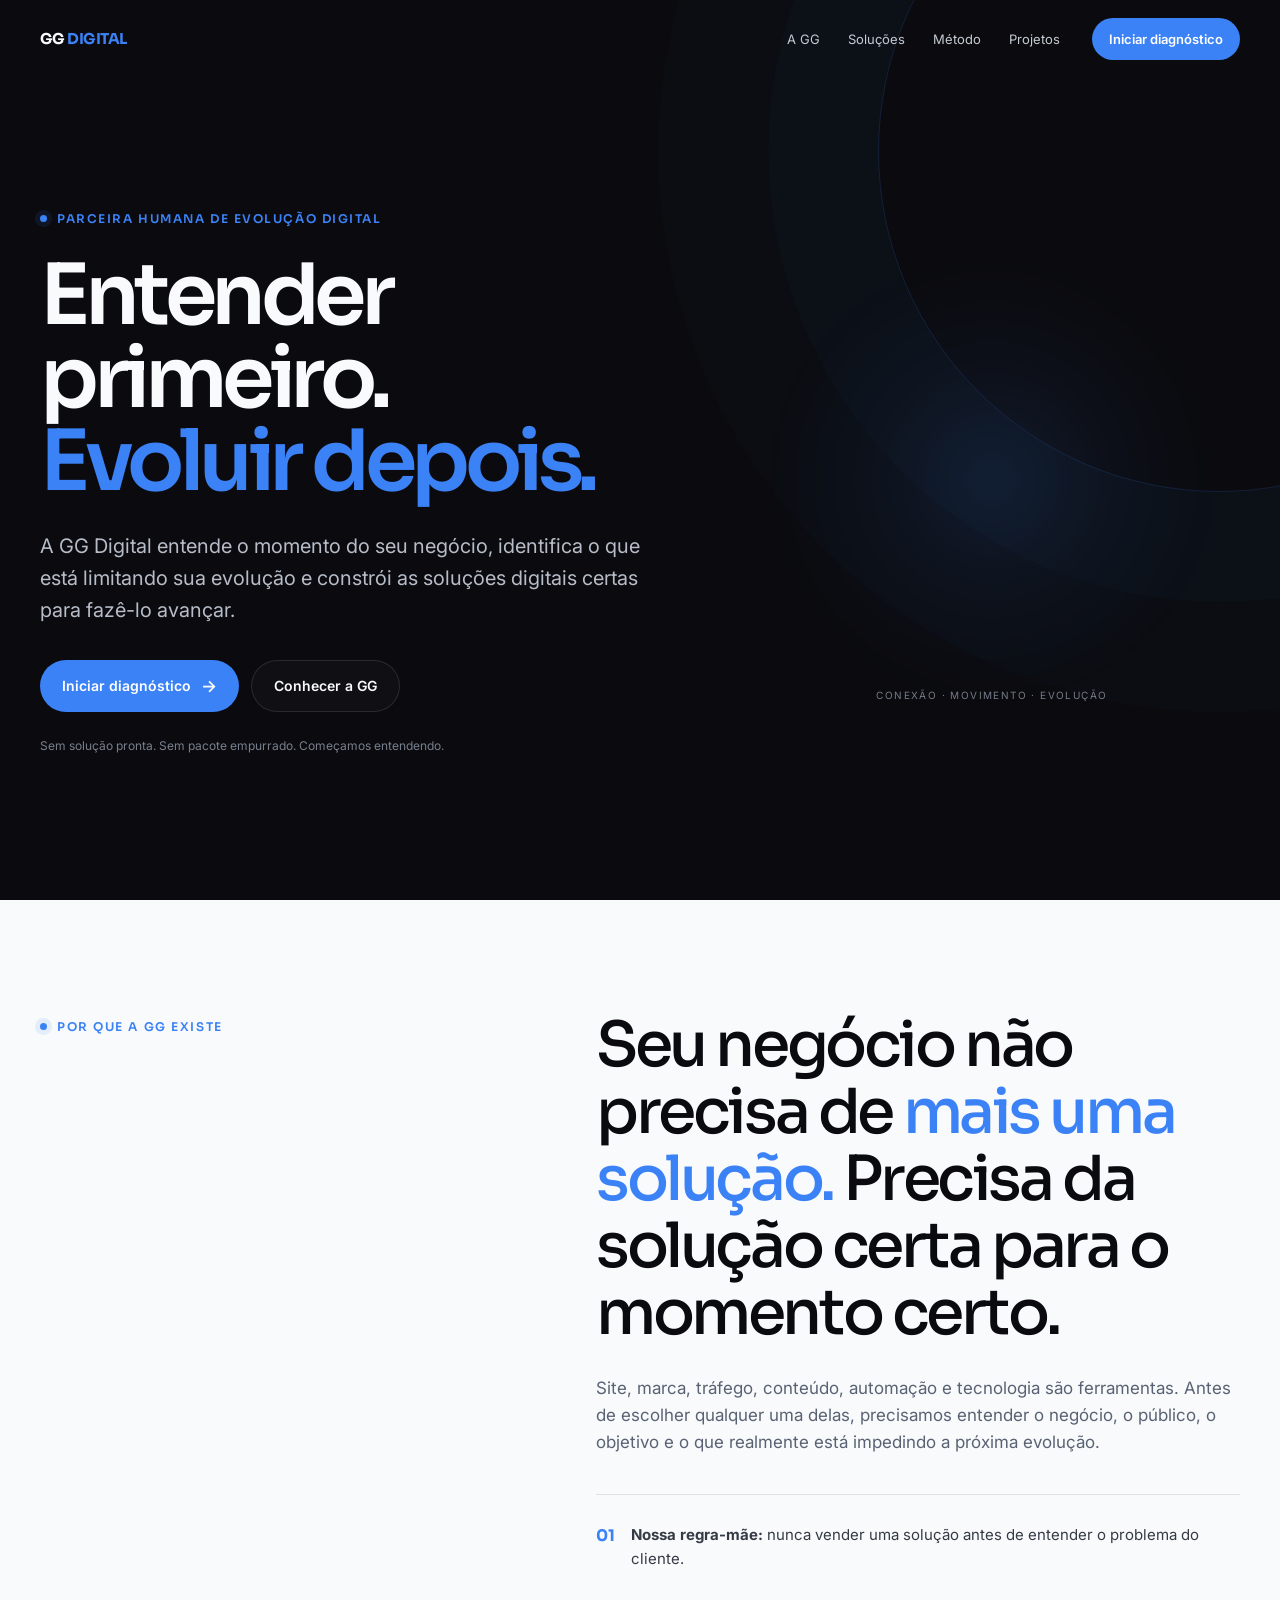
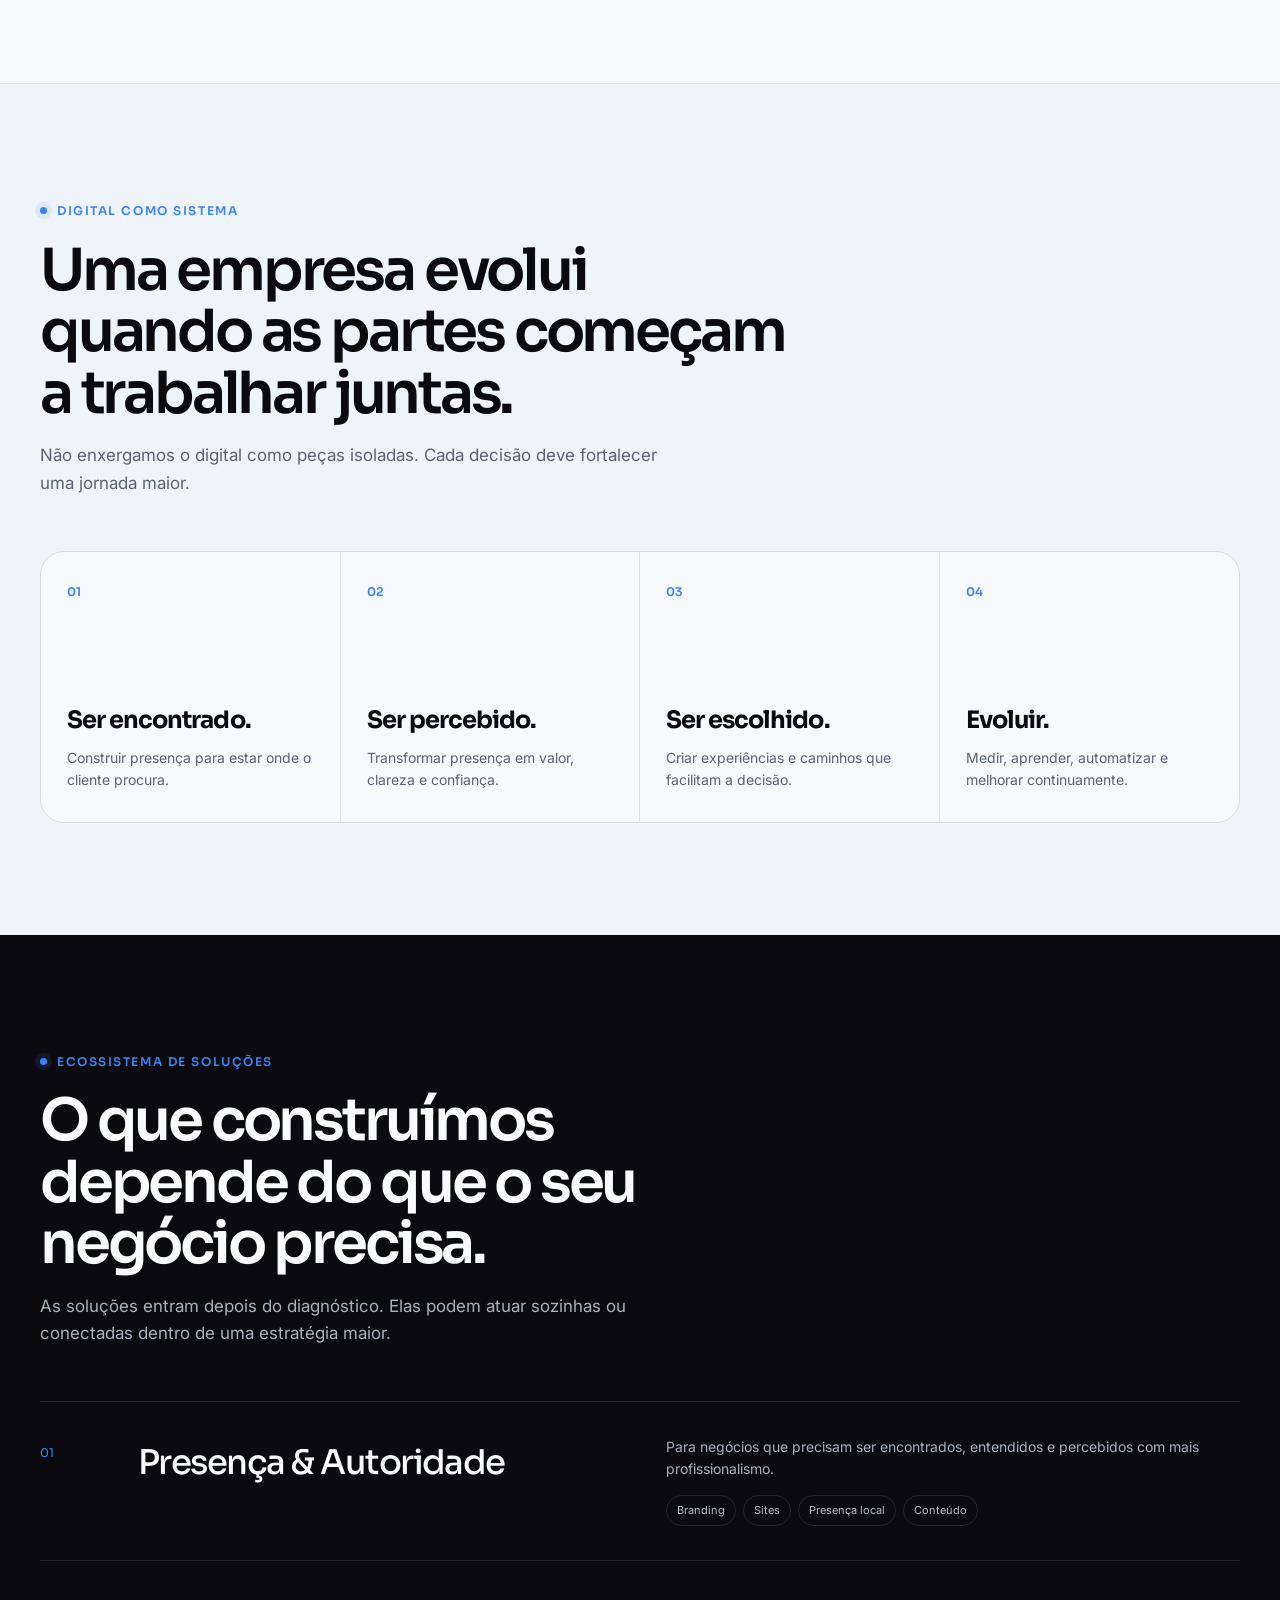
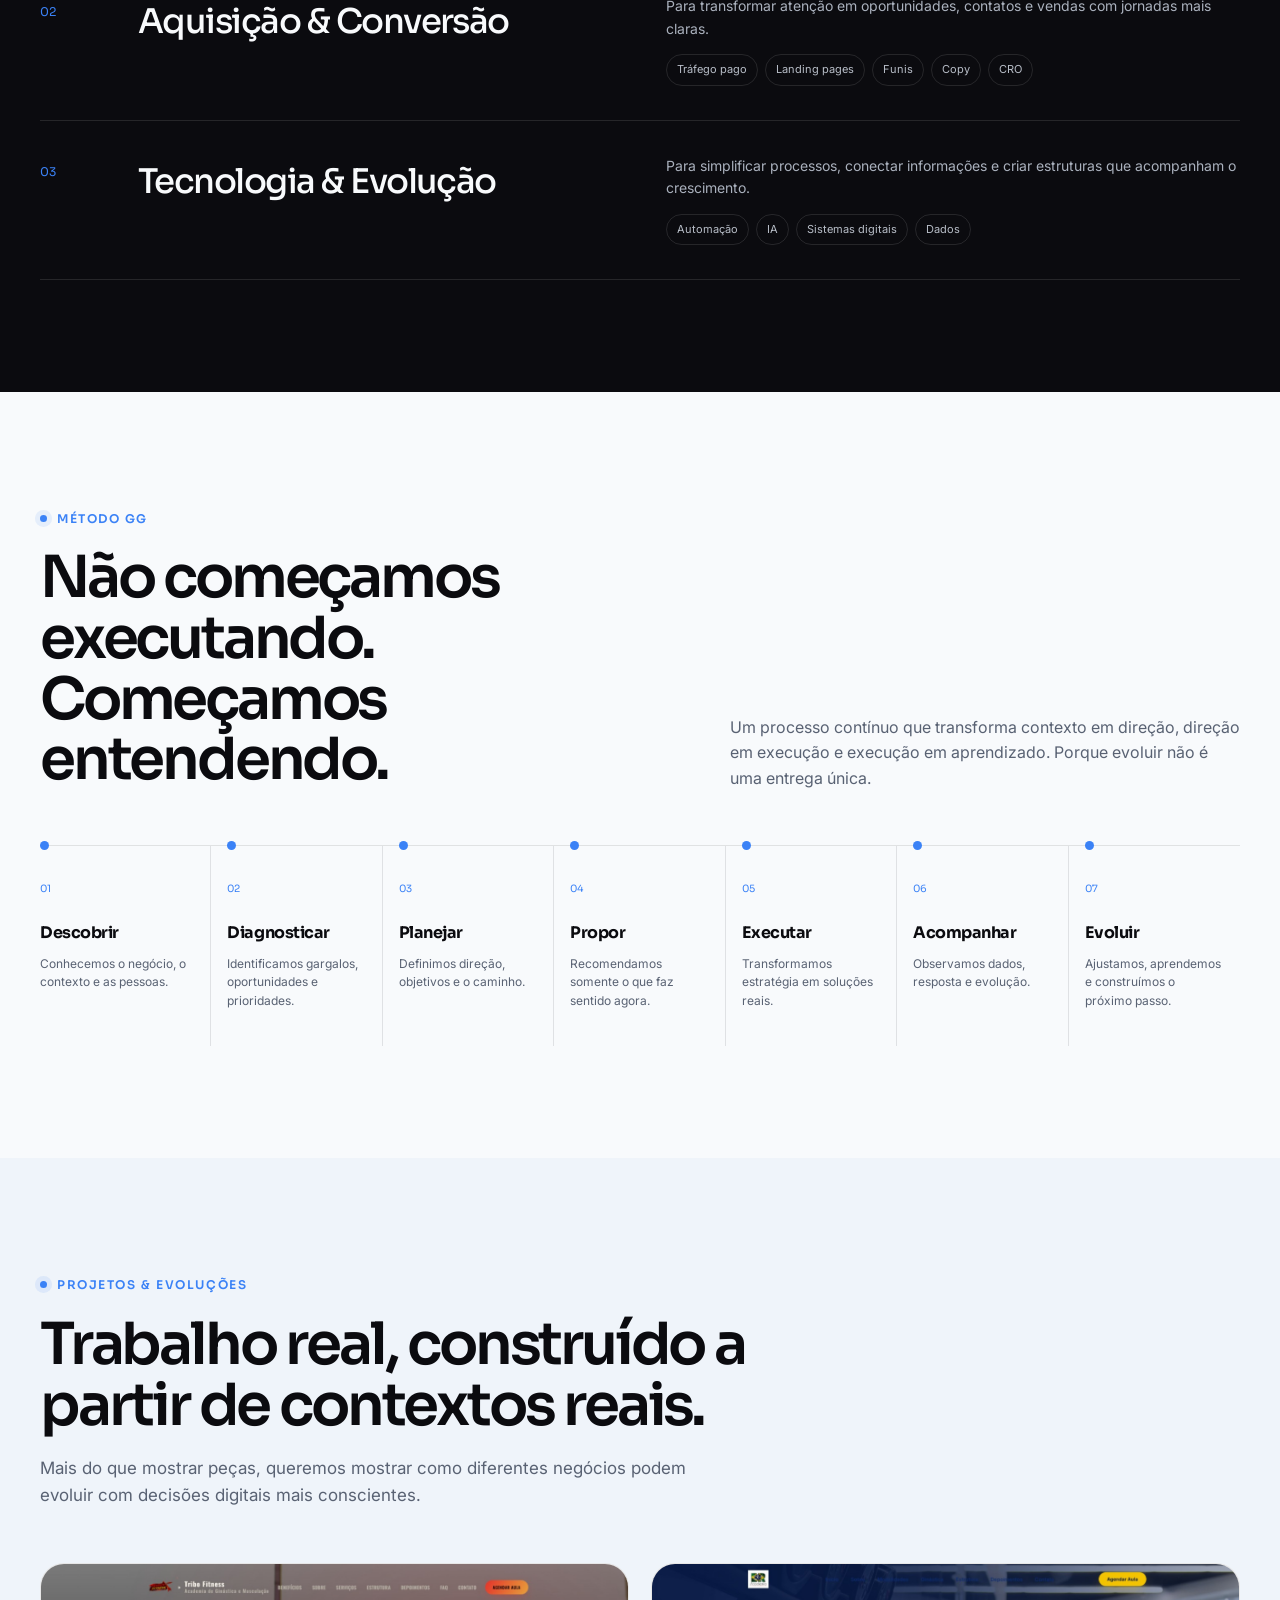
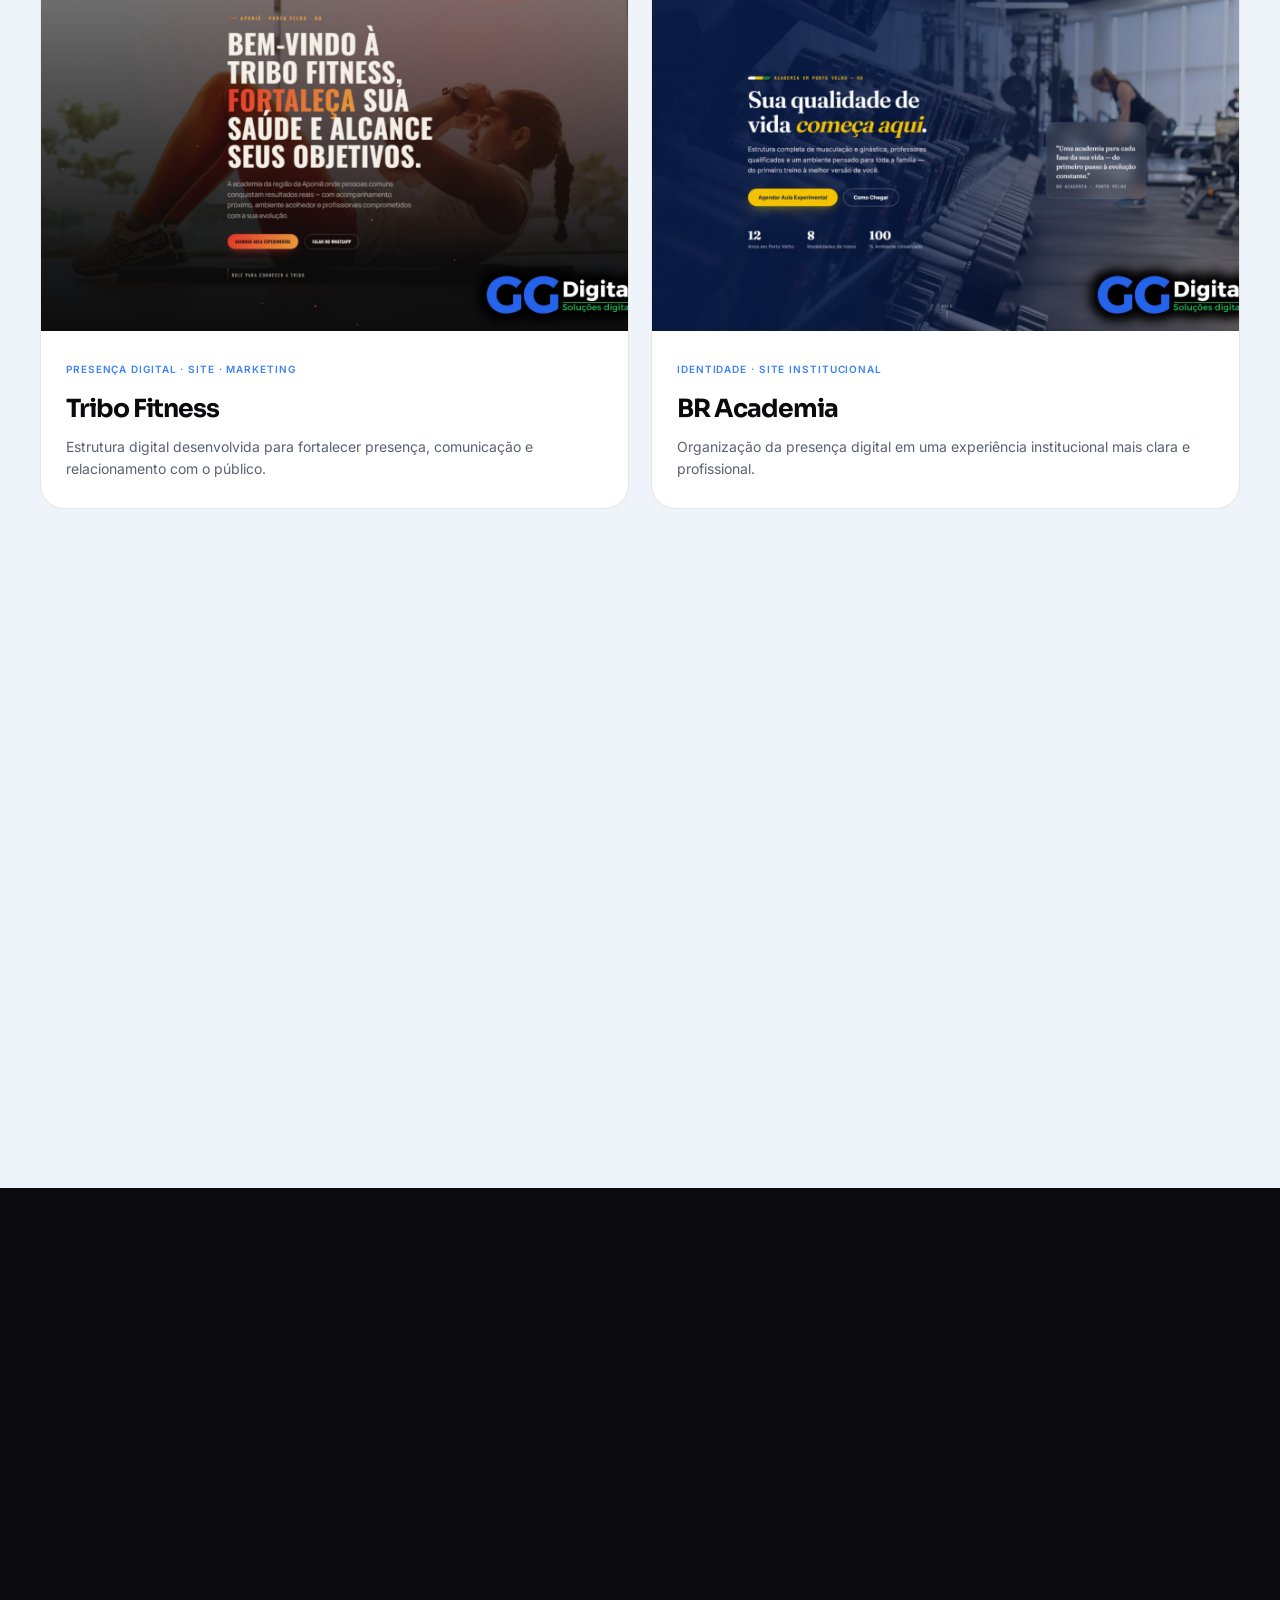
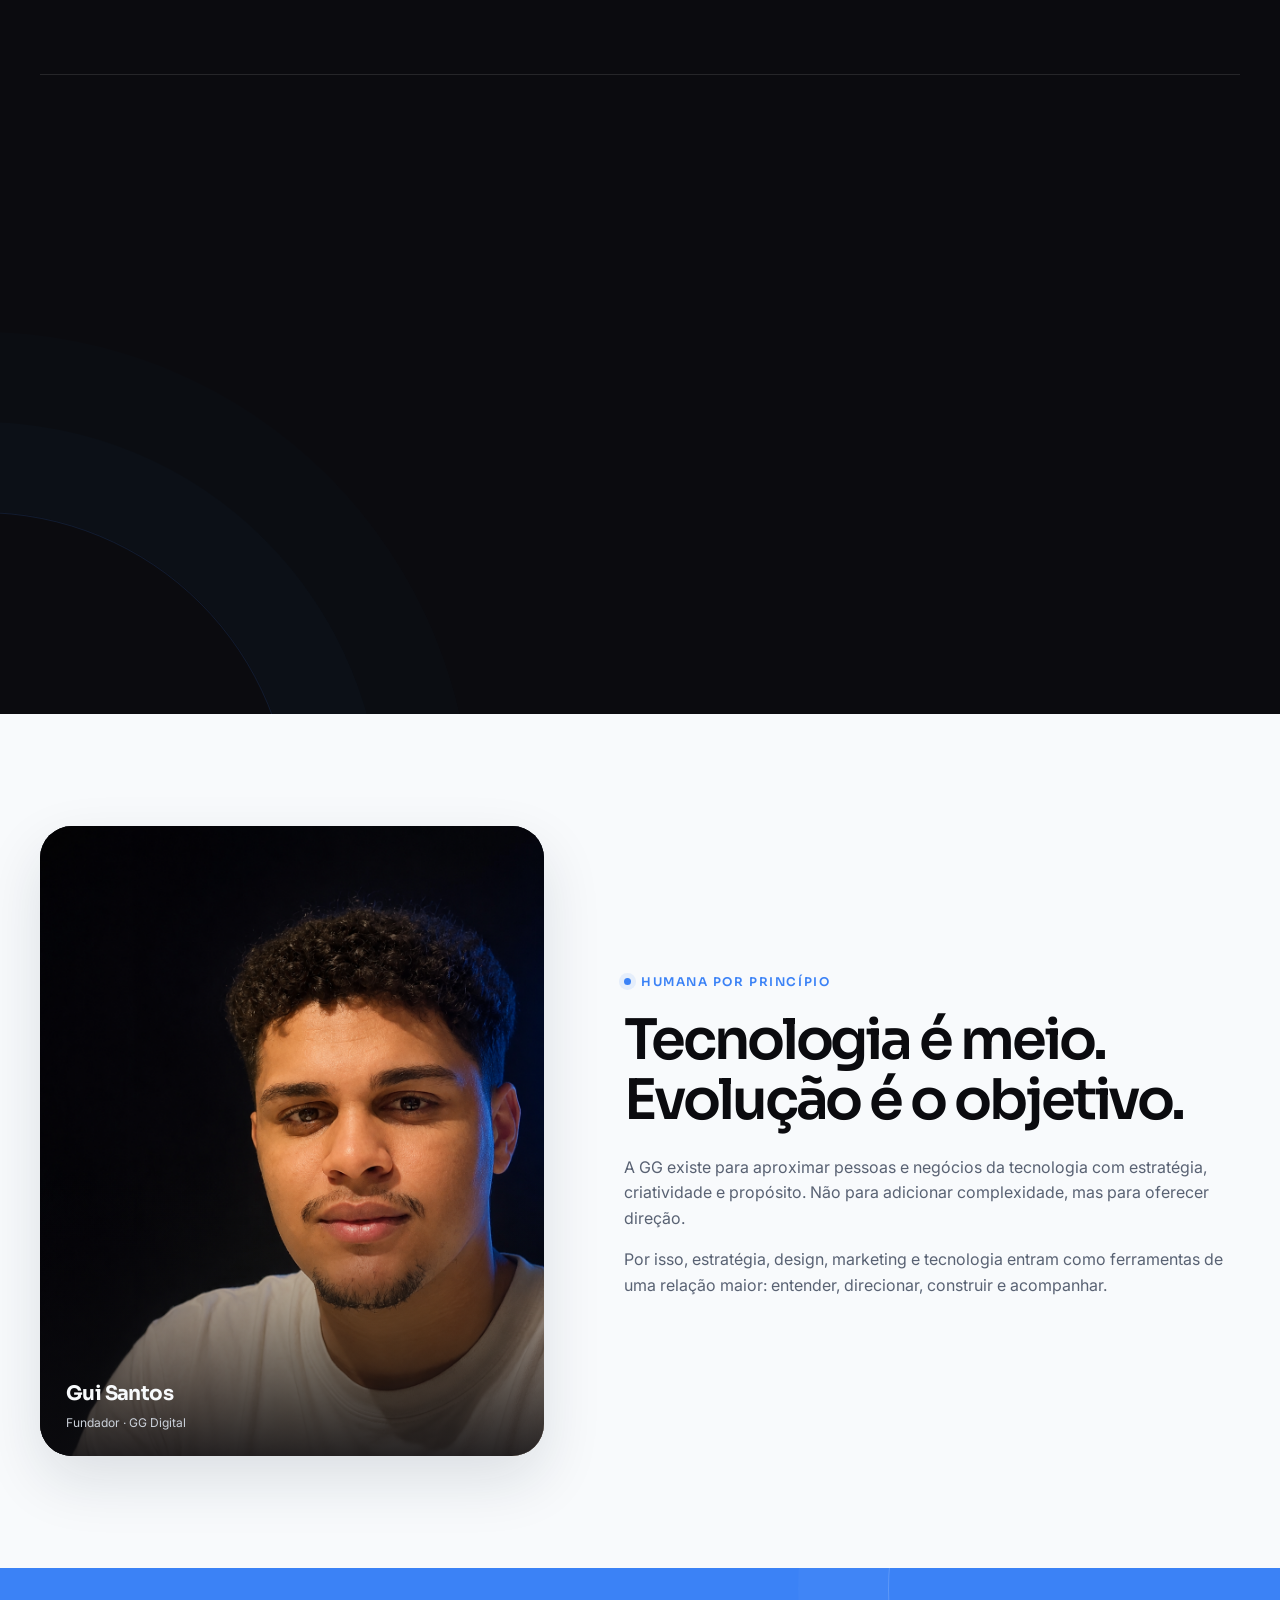
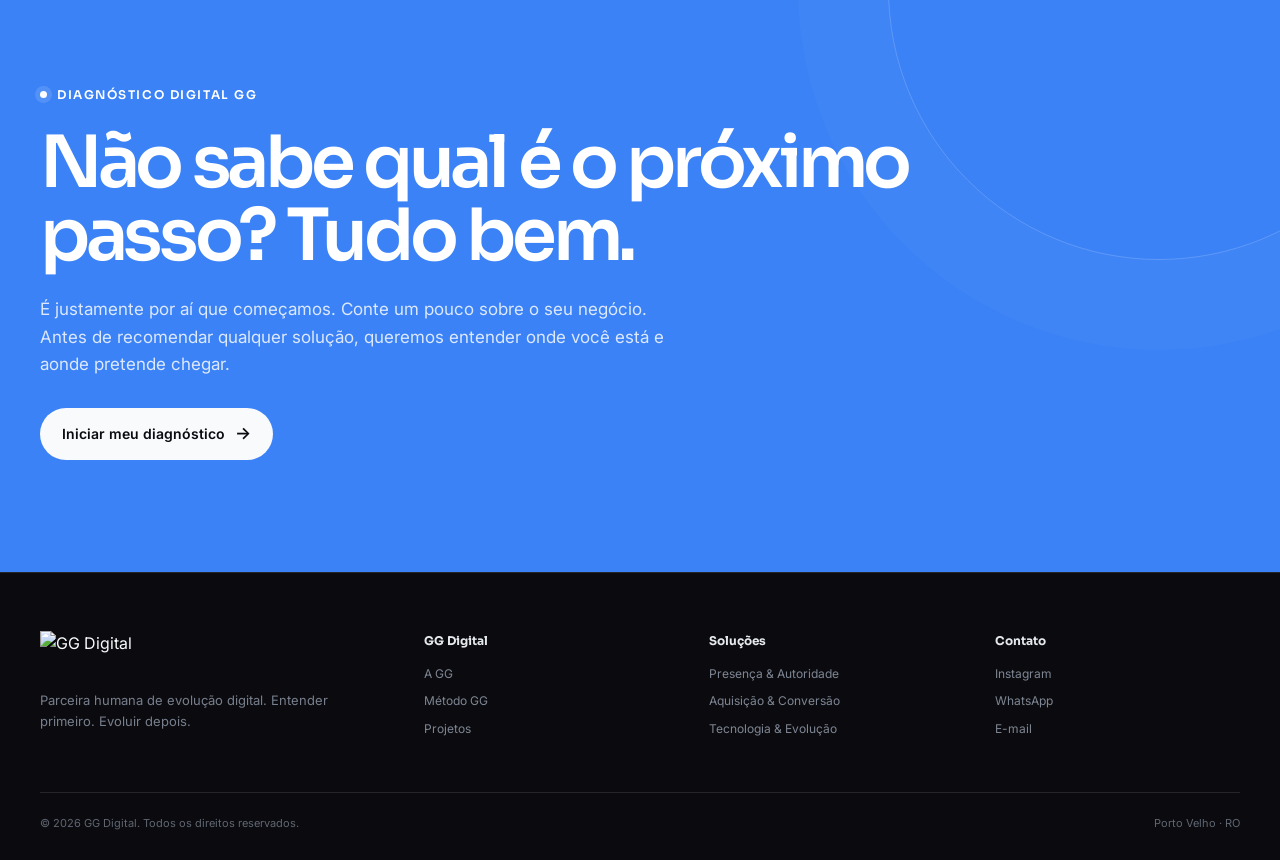
==== commit 660120f8: "Atualiza site institucional com nova identidade GG" ====
--- a/index.html
+++ b/index.html
@@ -1,1420 +1,753 @@
 <!DOCTYPE html>
 <html lang="pt-BR">
 <head>
-<meta charset="UTF-8">
-<meta name="viewport" content="width=device-width, initial-scale=1.0">
-<title>GG Digital — Sistemas digitais de crescimento para empresas</title>
-<meta name="description" content="A GG Digital cria sites, campanhas e sistemas digitais que transformam empresas comuns em marcas que geram resultado. Diagnóstico gratuito para o seu negócio.">
-<meta name="keywords" content="agência de marketing digital, tráfego pago, sites que convertem, gestão de redes sociais, branding, automação">
-<meta name="robots" content="index, follow">
-<link rel="canonical" href="https://ggdigital.com.br/">
-
-<!-- Open Graph -->
-<meta property="og:type" content="website">
-<meta property="og:site_name" content="GG Digital">
-<meta property="og:title" content="GG Digital — Marcas digitais que geram resultado">
-<meta property="og:description" content="Estratégia, design e tecnologia para empresas que querem crescer no digital.">
-<meta property="og:locale" content="pt_BR">
-
-<link rel="icon" href="data:image/svg+xml,<svg xmlns=%22http://www.w3.org/2000/svg%22 viewBox=%220 0 100 100%22><rect width=%22100%22 height=%22100%22 rx=%2224%22 fill=%22%23050505%22/><text x=%2250%25%22 y=%2258%25%22 text-anchor=%22middle%22 font-family=%22Arial%22 font-weight=%22bold%22 font-size=%2244%22 fill=%22%233D5CFF%22>G</text></svg>">
-
-<link rel="preconnect" href="https://fonts.googleapis.com">
-<link rel="preconnect" href="https://fonts.gstatic.com" crossorigin>
-<link href="https://fonts.googleapis.com/css2?family=Space+Grotesk:wght@500;600;700&family=Inter:wght@400;500;600;700;800&family=JetBrains+Mono:wght@400;500&display=swap" rel="stylesheet">
-
-<style>
-  /* ============ TOKENS ============ */
-  :root{
-    --bg:#050505;
-    --bg-elevated:#0a0a10;
-    --surface:#0e0e15;
-    --surface-2:#14141d;
-    --border:rgba(255,255,255,.08);
-    --border-strong:rgba(255,255,255,.16);
-    --text:#f5f5f7;
-    --text-muted:#9a9aa6;
-    --text-faint:#5c5e6b;
-    --accent:#3d5cff;
-    --accent-2:#7b61ff;
-    --growth:#33e0a0;
-    --gradient:linear-gradient(135deg,#3d5cff 0%,#7b61ff 100%);
-    --gradient-soft:linear-gradient(135deg,rgba(61,92,255,.15),rgba(123,97,255,.05));
-    --radius-sm:10px;
-    --radius-md:18px;
-    --radius-lg:28px;
-    --ease:cubic-bezier(.16,1,.3,1);
-    --font-display:'Space Grotesk',sans-serif;
-    --font-body:'Inter',sans-serif;
-    --font-mono:'JetBrains Mono',monospace;
-  }
-
-  *{box-sizing:border-box;margin:0;padding:0;}
-  html{scroll-behavior:smooth;}
-  @media (prefers-reduced-motion:reduce){
-    html{scroll-behavior:auto;}
-    *{animation-duration:.01ms !important;animation-iteration-count:1 !important;transition-duration:.01ms !important;}
-  }
-
-  body{
-    background:var(--bg);
-    color:var(--text);
-    font-family:var(--font-body);
-    line-height:1.6;
-    -webkit-font-smoothing:antialiased;
-    overflow-x:hidden;
-  }
-
-  /* subtle noise + grid backdrop across whole page */
-  body::before{
-    content:"";
-    position:fixed;inset:0;
-    background-image:
-      radial-gradient(circle at 15% 8%, rgba(61,92,255,.14), transparent 45%),
-      radial-gradient(circle at 88% 78%, rgba(123,97,255,.10), transparent 40%);
-    pointer-events:none;
-    z-index:0;
-  }
-
-  img,svg{display:block;max-width:100%;}
-  a{color:inherit;text-decoration:none;}
-  ul{list-style:none;}
-  button{font:inherit;cursor:pointer;border:none;background:none;color:inherit;}
-  section{position:relative;z-index:1;}
-
-  .wrap{
-    max-width:1180px;
-    margin:0 auto;
-    padding:0 32px;
-  }
-
-  .eyebrow{
-    display:inline-flex;
-    align-items:center;
-    gap:8px;
-    font-family:var(--font-mono);
-    font-size:12.5px;
-    letter-spacing:.14em;
-    text-transform:uppercase;
-    color:var(--accent);
-    margin-bottom:20px;
-  }
-  .eyebrow::before{
-    content:"";
-    width:7px;height:7px;border-radius:50%;
-    background:var(--growth);
-    box-shadow:0 0 0 3px rgba(51,224,160,.18);
-  }
-
-  h1,h2,h3,h4{
-    font-family:var(--font-display);
-    font-weight:600;
-    letter-spacing:-.02em;
-    line-height:1.08;
-  }
-
-  .section-head{
-    max-width:640px;
-    margin-bottom:56px;
-  }
-  .section-head h2{
-    font-size:clamp(28px,4vw,42px);
-    margin-bottom:16px;
-  }
-  .section-head p{
-    color:var(--text-muted);
-    font-size:17px;
-    max-width:520px;
-  }
-
-  .grad-text{
-    background:var(--gradient);
-    -webkit-background-clip:text;
-    background-clip:text;
-    color:transparent;
-  }
-
-  /* ============ BUTTONS ============ */
-  .btn{
-    display:inline-flex;
-    align-items:center;
-    justify-content:center;
-    gap:10px;
-    padding:15px 28px;
-    border-radius:100px;
-    font-weight:600;
-    font-size:15px;
-    white-space:nowrap;
-    transition:transform .35s var(--ease), box-shadow .35s var(--ease), background .35s var(--ease), border-color .35s var(--ease);
-  }
-  .btn-primary{
-    background:var(--gradient);
-    color:#fff;
-    box-shadow:0 8px 30px -8px rgba(61,92,255,.55);
-  }
-  .btn-primary:hover{
-    transform:translateY(-2px);
-    box-shadow:0 14px 38px -8px rgba(61,92,255,.75);
-  }
-  .btn-primary:active{transform:translateY(0);}
-  .btn-ghost{
-    background:rgba(255,255,255,.03);
-    border:1px solid var(--border-strong);
-    color:var(--text);
-    backdrop-filter:blur(8px);
-  }
-  .btn-ghost:hover{
-    background:rgba(255,255,255,.07);
-    border-color:rgba(255,255,255,.28);
-    transform:translateY(-2px);
-  }
-  .btn-sm{padding:11px 20px;font-size:13.5px;}
-  .btn:focus-visible{outline:2px solid var(--accent);outline-offset:3px;}
-
-  /* ============ NAV ============ */
-  header{
-    position:fixed;top:0;left:0;right:0;
-    z-index:100;
-    padding:18px 0;
-    transition:background .4s var(--ease), border-color .4s var(--ease), padding .4s var(--ease);
-    border-bottom:1px solid transparent;
-  }
-  header.scrolled{
-    background:rgba(5,5,5,.72);
-    backdrop-filter:blur(16px);
-    border-bottom-color:var(--border);
-    padding:13px 0;
-  }
- nav{
-    display:flex;
-    align-items:center;
-    gap:40px;
-
-  }
-  .logo{
-    display:flex;align-items:center;gap:10px;
-    font-family:var(--font-display);
-    font-weight:700;
-    font-size:19px;
-    letter-spacing:-.01em;
-  
-  }
-
-  .logo img{
-    width: 45px;
-    height: 45px;
-    object-fit: contain;
-    display: block;
-}
-  .logo-mark{
-    width:34px;height:34px;
-    border-radius:9px;
-    background:var(--gradient);
-    display:flex;align-items:center;justify-content:center;
-    font-family:var(--font-display);
-    font-weight:700;
-    font-size:17px;
-    color:#fff;
-    box-shadow:0 6px 20px -6px rgba(61,92,255,.6);
-  }
-  .nav-links{
-    display:flex;
-    gap:38px;
-    align-items:center;
-    flex:1;
-
-    
-  }
-  .nav-links a{
-    font-size:14.5px;
-    font-weight:500;
-    color:var(--text-muted);
-    transition:color .25s;
-    position:relative;
-  }
-  .nav-links a:hover{color:var(--text);}
-  .nav-cta{
-    display:flex;
-    align-items:center;
-    gap:14px;
-    margin-left:auto;
-}
-  .nav-toggle{
-    display:none;
-    width:38px;height:38px;
-    align-items:center;justify-content:center;
-    border:1px solid var(--border-strong);
-    border-radius:9px;
-  }
-  .nav-toggle span{
-    display:block;width:16px;height:1.5px;background:var(--text);position:relative;
-  }
-  .nav-toggle span::before,.nav-toggle span::after{
-    content:"";position:absolute;left:0;width:16px;height:1.5px;background:var(--text);transition:transform .3s;
-  }
-  .nav-toggle span::before{top:-5px;}
-  .nav-toggle span::after{top:5px;}
-
-  /* ============ HERO ============ */
-  .hero{
-    padding:170px 0 110px;
-    overflow:hidden;
-  }
-  .hero-grid{
-    display:grid;
-    grid-template-columns:1.05fr .95fr;
-    gap:56px;
-    align-items:center;
-  }
-  .hero h1{
-    font-size:clamp(34px,4.6vw,58px);
-    margin-bottom:24px;
-  }
-  .hero-sub{
-    font-size:18px;
-    color:var(--text-muted);
-    max-width:460px;
-    margin-bottom:38px;
-  }
-  .hero-actions{
-    display:flex;gap:16px;flex-wrap:wrap;
-    margin-bottom:48px;
-  }
-  .hero-trust{
-    display:flex;gap:28px;
-    flex-wrap:wrap;
-  }
-  .hero-trust div{
-    font-family:var(--font-mono);
-  }
-  .hero-trust strong{
-    display:block;
-    font-family:var(--font-display);
-    font-size:22px;
-    color:var(--text);
-  }
-  .hero-trust span{
-    font-size:12px;
-    color:var(--text-faint);
-    text-transform:uppercase;
-    letter-spacing:.08em;
-  }
-
-  /* ---- dashboard signature visual ---- */
-  .panel{
-    position:relative;
-    background:linear-gradient(180deg, rgba(255,255,255,.05), rgba(255,255,255,.015));
-    border:1px solid var(--border-strong);
-    border-radius:var(--radius-lg);
-    padding:26px;
-    backdrop-filter:blur(20px);
-    box-shadow:0 40px 90px -30px rgba(0,0,0,.7), inset 0 1px 0 rgba(255,255,255,.06);
-  }
-  .panel-head{
-    display:flex;justify-content:space-between;align-items:center;
-    margin-bottom:22px;
-  }
-  .panel-head .dots{display:flex;gap:6px;}
-  .panel-head .dots span{width:8px;height:8px;border-radius:50%;background:var(--border-strong);}
-  .panel-title{
-    font-family:var(--font-mono);
-    font-size:12px;
-    color:var(--text-faint);
-    letter-spacing:.06em;
-  }
-  .panel-metrics{
-    display:grid;
-    grid-template-columns:repeat(3,1fr);
-    gap:12px;
-    margin-bottom:20px;
-  }
-  .metric-card{
-    background:var(--surface);
-    border:1px solid var(--border);
-    border-radius:var(--radius-sm);
-    padding:14px 14px 12px;
-  }
-  .metric-card .label{
-    font-family:var(--font-mono);
-    font-size:10.5px;
-    color:var(--text-faint);
-    text-transform:uppercase;
-    letter-spacing:.05em;
-    margin-bottom:8px;
-  }
-  .metric-card .value{
-    font-family:var(--font-display);
-    font-size:22px;
-    font-weight:600;
-  }
-  .metric-card .delta{
-    font-family:var(--font-mono);
-    font-size:11px;
-    color:var(--growth);
-    margin-top:4px;
-    display:flex;align-items:center;gap:3px;
-  }
-  .chart-box{
-    background:var(--surface);
-    border:1px solid var(--border);
-    border-radius:var(--radius-sm);
-    padding:16px 18px 8px;
-    margin-bottom:14px;
-  }
-  .chart-box .label{
-    font-family:var(--font-mono);
-    font-size:10.5px;
-    color:var(--text-faint);
-    text-transform:uppercase;
-    letter-spacing:.05em;
-    margin-bottom:6px;
-  }
-  .chart-line{width:100%;height:auto;}
-  .chart-line path.fill{opacity:.16;}
-  .chart-line path.stroke{
-    stroke-dasharray:600;
-    stroke-dashoffset:600;
-    animation:draw 2.4s var(--ease) .3s forwards;
-  }
-  @keyframes draw{to{stroke-dashoffset:0;}}
-  .pipeline-row{
-    display:flex;
-    gap:8px;
-  }
-  .pipeline-chip{
-    flex:1;
-    background:var(--surface);
-    border:1px solid var(--border);
-    border-radius:100px;
-    padding:8px 10px;
-    font-family:var(--font-mono);
-    font-size:10.5px;
-    color:var(--text-muted);
-    text-align:center;
-  }
-  .pipeline-chip.active{
-    background:var(--gradient-soft);
-    border-color:rgba(61,92,255,.4);
-    color:var(--text);
-  }
-  .panel-float{
-    position:absolute;
-    background:var(--surface-2);
-    border:1px solid var(--border-strong);
-    border-radius:var(--radius-sm);
-    padding:11px 14px;
-    font-family:var(--font-mono);
-    font-size:11.5px;
-    box-shadow:0 20px 45px -15px rgba(0,0,0,.6);
-    animation:floaty 5s ease-in-out infinite;
-  }
-  .panel-float.f1{top:-18px;right:-14px;animation-delay:0s;}
-  .panel-float.f2{bottom:14px;left:-30px;animation-delay:1.2s;}
-  .panel-float strong{color:var(--growth);}
-  @keyframes floaty{0%,100%{transform:translateY(0);}50%{transform:translateY(-9px);}}
-
-  .hero-visual{position:relative;}
-  .hero-visual::before{
-    content:"";
-    position:absolute;
-    inset:-60px;
-    background:radial-gradient(circle,rgba(61,92,255,.22),transparent 65%);
-    z-index:-1;
-    filter:blur(10px);
-  }
-
-  /* ============ MARQUEE / LOGO STRIP ============ */
-  .strip{
-    border-top:1px solid var(--border);
-    border-bottom:1px solid var(--border);
-    padding:22px 0;
-    overflow:hidden;
-  }
-  .strip-track{
-    display:flex;
-    gap:64px;
-    width:max-content;
-    animation:scroll-left 32s linear infinite;
-  }
-  @keyframes scroll-left{
-    from{transform:translateX(0);}
-    to{transform:translateX(-50%);}
-  }
-  .strip-item{
-    font-family:var(--font-mono);
-    font-size:13px;
-    color:var(--text-faint);
-    letter-spacing:.06em;
-    white-space:nowrap;
-  }
-
-  /* ============ AUTHORITY ============ */
-  .authority{padding:120px 0 100px;}
-  .authority-top{
-    max-width:760px;
-    margin-bottom:64px;
-  }
-  .authority-top h2{
-    font-size:clamp(26px,3.6vw,38px);
-  }
-  .stats-grid{
-    display:grid;
-    grid-template-columns:repeat(4,1fr);
-    gap:1px;
-    background:var(--border);
-    border:1px solid var(--border);
-    border-radius:var(--radius-md);
-    overflow:hidden;
-  }
-  .stat{
-    background:var(--bg-elevated);
-    padding:36px 28px;
-    transition:background .3s;
-  }
-  .stat:hover{background:var(--surface);}
-  .stat .num{
-    font-family:var(--font-display);
-    font-size:clamp(32px,4vw,46px);
-    font-weight:700;
-    display:flex;align-items:baseline;gap:2px;
-  }
-  .stat .num span.suffix{
-    background:var(--gradient);
-    -webkit-background-clip:text;background-clip:text;color:transparent;
-  }
-  .stat .desc{
-    color:var(--text-muted);
-    font-size:14px;
-    margin-top:10px;
-  }
-
-  /* ============ SERVICES ============ */
-  .services{padding:100px 0;}
-  .services-grid{
-    display:grid;
-    grid-template-columns:repeat(3,1fr);
-    gap:20px;
-  }
-  .service-card{
-    background:var(--surface);
-    border:1px solid var(--border);
-    border-radius:var(--radius-md);
-    padding:32px 28px;
-    transition:transform .4s var(--ease), border-color .4s var(--ease), background .4s var(--ease);
-    position:relative;
-    overflow:hidden;
-  }
-  .service-card::after{
-    content:"";
-    position:absolute;inset:0;
-    background:var(--gradient-soft);
-    opacity:0;
-    transition:opacity .4s var(--ease);
-    z-index:0;
-  }
-  .service-card:hover{
-    transform:translateY(-6px);
-    border-color:rgba(61,92,255,.35);
-  }
-  .service-card:hover::after{opacity:1;}
-  .service-card > *{position:relative;z-index:1;}
-  .service-icon{
-    width:46px;height:46px;
-    border-radius:12px;
-    background:var(--surface-2);
-    border:1px solid var(--border-strong);
-    display:flex;align-items:center;justify-content:center;
-    margin-bottom:22px;
-  }
-  .service-card h3{
-    font-size:19px;
-    margin-bottom:10px;
-  }
-  .service-card p{
-    color:var(--text-muted);
-    font-size:14.5px;
-    margin-bottom:18px;
-  }
-  .service-tag{
-    font-family:var(--font-mono);
-    font-size:11px;
-    color:var(--text-faint);
-    text-transform:uppercase;
-    letter-spacing:.06em;
-  }
-  .service-card.featured{
-    grid-column:span 2;
-    background:linear-gradient(135deg, rgba(61,92,255,.10), rgba(123,97,255,.03));
-  }
-
-  /* ============ PROCESS ============ */
-  .process{padding:100px 0;}
-  .process-rail{
-    position:relative;
-    display:grid;
-    grid-template-columns:repeat(4,1fr);
-    gap:24px;
-    margin-top:20px;
-  }
-  .process-rail::before{
-    content:"";
-    position:absolute;
-    top:23px;left:6%;right:6%;
-    height:1px;
-    background:linear-gradient(90deg, transparent, var(--border-strong) 15%, var(--border-strong) 85%, transparent);
-  }
-  .process-step{position:relative;padding-top:60px;}
-  .process-num{
-    position:absolute;top:0;left:0;
-    width:46px;height:46px;
-    border-radius:50%;
-    background:var(--bg);
-    border:1px solid var(--border-strong);
-    display:flex;align-items:center;justify-content:center;
-    font-family:var(--font-mono);
-    font-size:13px;
-    color:var(--accent);
-    z-index:2;
-  }
-  .process-step:nth-child(1) .process-num{border-color:var(--accent);box-shadow:0 0 0 5px rgba(61,92,255,.12);}
-  .process-step h3{font-size:18px;margin-bottom:10px;}
-  .process-step p{color:var(--text-muted);font-size:14.5px;}
-
-  /* ============ PORTFOLIO ============ */
-  .portfolio{padding:100px 0;}
-  .portfolio-grid{
-    display:grid;
-    grid-template-columns:repeat(2,1fr);
-    gap:24px;
-  }
-  .project-card{
-    border-radius:var(--radius-md);
-    border:1px solid var(--border);
-    background:var(--surface);
-    overflow:hidden;
-    transition:transform .4s var(--ease), border-color .4s;
-  }
-  .project-card:hover{transform:translateY(-5px);border-color:var(--border-strong);}
-  .project-thumb{
-    aspect-ratio:16/10;
-    background:
-      linear-gradient(135deg, rgba(61,92,255,.20), rgba(123,97,255,.05)),
-      repeating-linear-gradient(135deg, rgba(255,255,255,.025) 0 2px, transparent 2px 26px);
-    display:flex;align-items:center;justify-content:center;
-    position:relative;
-    overflow:hidden;
-  }
-  .project-thumb span{
-    font-family:var(--font-mono);
-    font-size:12px;
-    color:var(--text-faint);
-    letter-spacing:.06em;
-  }
-  .project-thumb img{
-    width:100%;height:100%;
-    object-fit:cover;
-    object-position:top center;
-    transition:transform .5s var(--ease);
-  }
-  .project-card:hover .project-thumb img{transform:scale(1.04);}
-  .project-logo{
-    position:absolute;
-    top:14px;left:14px;
-    background:rgba(5,5,5,.6);
-    border:1px solid var(--border-strong);
-    backdrop-filter:blur(6px);
-    border-radius:9px;
-    padding:6px 10px;
-    display:flex;align-items:center;
-  }
-  .project-logo img{width:auto;height:18px;object-fit:contain;}
-  .project-body{padding:22px 24px 26px;display:flex;justify-content:space-between;align-items:flex-end;gap:16px;}
-  .project-body h3{font-size:17.5px;margin-bottom:6px;}
-  .project-body p{color:var(--text-muted);font-size:13.5px;}
-  .project-tag{
-    font-family:var(--font-mono);
-    font-size:10.5px;
-    color:var(--accent);
-    border:1px solid rgba(61,92,255,.35);
-    border-radius:100px;
-    padding:5px 10px;
-    white-space:nowrap;
-  }
-
-  /* ============ TESTIMONIALS ============ */
-  .testimonials{padding:100px 0;}
-  .test-grid{
-    display:grid;
-    grid-template-columns:repeat(3,1fr);
-    gap:20px;
-  }
-  .test-card{
-    background:var(--surface);
-    border:1px solid var(--border);
-    border-radius:var(--radius-md);
-    padding:30px 26px;
-    display:flex;
-    flex-direction:column;
-    justify-content:space-between;
-  }
-  .test-stars{
-    display:flex;gap:3px;margin-bottom:18px;color:var(--growth);
-    font-size:14px;
-  }
-  .test-quote{
-    font-size:15px;
-    color:var(--text);
-    margin-bottom:24px;
-    line-height:1.65;
-  }
-  .test-author{
-    display:flex;align-items:center;gap:12px;
-  }
-  .test-avatar{
-    width:38px;height:38px;
-    border-radius:50%;
-    background:var(--gradient);
-    display:flex;align-items:center;justify-content:center;
-    font-family:var(--font-display);
-    font-weight:600;
-    font-size:14px;
-    color:#fff;
-  }
-  .test-author strong{display:block;font-size:14px;}
-  .test-author span{font-size:12.5px;color:var(--text-faint);}
-
-  /* ============ FINAL CTA ============ */
-  .final-cta{
-    padding:120px 0;
-  }
-  .cta-box{
-    position:relative;
-    border-radius:var(--radius-lg);
-    padding:80px 60px;
-    text-align:center;
-    overflow:hidden;
-    border:1px solid var(--border-strong);
-    background:radial-gradient(circle at 50% 0%, rgba(61,92,255,.18), transparent 60%), var(--bg-elevated);
-  }
-  .cta-box h2{
-    font-size:clamp(28px,4.4vw,46px);
-    max-width:720px;
-    margin:0 auto 20px;
-  }
-  .cta-box p{
-    color:var(--text-muted);
-    font-size:17px;
-    max-width:480px;
-    margin:0 auto 40px;
-  }
-
-  /* ============ FOOTER ============ */
-  footer{
-    border-top:1px solid var(--border);
-    padding:64px 0 32px;
-  }
-  .footer-grid{
-    display:grid;
-    grid-template-columns:1.4fr 1fr 1fr 1fr;
-    gap:40px;
-    margin-bottom:56px;
-  }
-  .footer-brand p{
-    color:var(--text-muted);
-    font-size:14px;
-    margin-top:16px;
-    max-width:260px;
-  }
-  .footer-col h4{
-    font-family:var(--font-mono);
-    font-size:12px;
-    text-transform:uppercase;
-    letter-spacing:.08em;
-    color:var(--text-faint);
-    margin-bottom:16px;
-  }
-  .footer-col a{
-    display:block;
-    color:var(--text-muted);
-    font-size:14px;
-    margin-bottom:12px;
-    transition:color .25s;
-  }
-  .footer-col a:hover{color:var(--text);}
-  .footer-bottom{
-    display:flex;
-    justify-content:space-between;
-    align-items:center;
-    padding-top:28px;
-    border-top:1px solid var(--border);
-    font-size:13px;
-    color:var(--text-faint);
-    flex-wrap:wrap;
-    gap:12px;
-  }
-  .footer-socials{display:flex;gap:14px;}
-  .footer-socials a{
-    width:34px;height:34px;
-    border:1px solid var(--border-strong);
-    border-radius:9px;
-    display:flex;align-items:center;justify-content:center;
-    transition:border-color .25s, background .25s;
-  }
-  .footer-socials a:hover{border-color:var(--accent);background:rgba(61,92,255,.08);}
-
-  /* ============ WHATSAPP FLOAT ============ */
-  .wa-float{
-    position:fixed;
-    bottom:26px;right:26px;
-    z-index:90;
-    display:flex;align-items:center;gap:10px;
-    background:var(--surface-2);
-    border:1px solid var(--border-strong);
-    padding:13px 18px 13px 13px;
-    border-radius:100px;
-    box-shadow:0 16px 40px -12px rgba(0,0,0,.7);
-    backdrop-filter:blur(14px);
-    transition:transform .3s var(--ease), border-color .3s;
-  }
-  .wa-float:hover{transform:translateY(-3px) scale(1.02);border-color:rgba(51,224,160,.5);}
-  .wa-float .wa-icon{
-    width:34px;height:34px;
-    border-radius:50%;
-    background:var(--growth);
-    display:flex;align-items:center;justify-content:center;
-    flex-shrink:0;
-  }
-  .wa-float span{
-    font-size:13px;font-weight:600;
-    color:var(--text);
-  }
-
-  /* ============ REVEAL ANIM ============ */
-  .reveal{
-    opacity:0;
-    transform:translateY(28px);
-    transition:opacity .8s var(--ease), transform .8s var(--ease);
-  }
-  .reveal.in{opacity:1;transform:translateY(0);}
-
-  /* ============ RESPONSIVE ============ */
-  @media (max-width:980px){
-    .hero-grid{grid-template-columns:1fr;}
-    .hero-visual{order:-1;max-width:480px;margin:0 auto 20px;}
-    .services-grid{grid-template-columns:repeat(2,1fr);}
-    .service-card.featured{grid-column:span 2;}
-    .stats-grid{grid-template-columns:repeat(2,1fr);}
-    .process-rail{grid-template-columns:repeat(2,1fr);row-gap:48px;}
-    .process-rail::before{display:none;}
-    .portfolio-grid{grid-template-columns:1fr 1fr;}
-    .test-grid{grid-template-columns:1fr;}
-    .footer-grid{grid-template-columns:1fr 1fr;}
-  }
-
-  @media (max-width:720px){
-    .wrap{padding:0 22px;}
-    .nav-links,.nav-cta .btn-ghost{display:none;}
-    .nav-toggle{display:flex;}
-    .hero{padding:130px 0 70px;}
-    .hero-actions{flex-direction:column;align-items:stretch;}
-    .hero-trust{gap:22px;}
-    .services-grid{grid-template-columns:1fr;}
-    .service-card.featured{grid-column:span 1;}
-    .stats-grid{grid-template-columns:1fr 1fr;}
-    .stat{padding:26px 20px;}
-    .process-rail{grid-template-columns:1fr;}
-    .cta-box{padding:54px 26px;}
-    .footer-grid{grid-template-columns:1fr 1fr;gap:32px;}
-    .wa-float span{display:none;}
-    .wa-float{padding:13px;}
-  }
-
-  /* mobile nav drawer */
-  .mobile-drawer{
-    position:fixed;inset:0;
-    background:rgba(5,5,5,.97);
-    backdrop-filter:blur(10px);
-    z-index:99;
-    display:flex;flex-direction:column;
-    align-items:center;justify-content:center;
-    gap:32px;
-    opacity:0;pointer-events:none;
-    transition:opacity .35s var(--ease);
-  }
-  .mobile-drawer.open{opacity:1;pointer-events:auto;}
-  .mobile-drawer a{
-    font-family:var(--font-display);
-    font-size:26px;
-    font-weight:600;
-  } * {
-
-}
-
-  /* ============ AJUSTES MOBILE ADICIONAIS (320–430px) ============
-     Correções pontuais de responsividade — não altera nada acima de 720px. */
-  @media (max-width:600px){
-    /* Portfólio: a regra de 980px deixa 2 colunas, o que não existia
-       override para telas de celular — força 1 coluna para não
-       espremer os cards. */
-    .portfolio-grid{grid-template-columns:1fr;}
-    /* Evita que a tag do projeto (texto longo, sem quebra) seja
-       cortada pelo overflow:hidden do card. */
-    .project-body{flex-direction:column;align-items:flex-start;gap:10px;}
-    .project-tag{white-space:normal;}
-  }
-
-  @media (max-width:480px){
-    /* Botões com textos longos ("Solicitar diagnóstico gratuito",
-       "Falar com especialista") estouravam a largura da tela porque
-       usavam white-space:nowrap. Agora quebram em até 2 linhas. */
-    .btn{white-space:normal;text-align:center;line-height:1.25;}
-
-    /* Logo um pouco menor no header para não brigar com o botão de menu. */
-    .logo{font-size:16px;gap:8px;}
-    .logo img{width:32px;height:32px;}
-
-    /* Título do hero mais equilibrado em telas de 320–430px. */
-    .hero h1{font-size:clamp(27px,8.5vw,34px);}
-    .hero-sub{font-size:15.5px;}
-    .hero-trust{gap:16px;}
-
-    /* Painel do dashboard: reduz respiro interno e fontes para caber
-       sem espremer números/rótulos. */
-    .panel{padding:16px;}
-    .panel-metrics{gap:8px;}
-    .metric-card{padding:10px 8px 9px;}
-    .metric-card .label{font-size:9px;}
-    .metric-card .value{font-size:16px;}
-    .metric-card .delta{font-size:9.5px;}
-    .chart-box{padding:12px 12px 6px;}
-
-    /* Etapas do pipeline (Diagnóstico/Estratégia/Execução/Crescimento)
-       não cabiam lado a lado em 4 colunas — agora formam um grid 2x2. */
-    .pipeline-row{flex-wrap:wrap;gap:6px;}
-    .pipeline-chip{flex:1 1 calc(50% - 6px);font-size:9.5px;padding:7px 6px;word-break:break-word;}
-
-    /* Selinhos flutuantes do painel: offsets negativos menores para
-       não saírem da área visível da tela. */
-    .panel-float{font-size:10px;padding:8px 10px;}
-    .panel-float.f1{top:-10px;right:-8px;}
-    .panel-float.f2{bottom:8px;left:-10px;}
-
-    /* Números de estatísticas um pouco menores para não apertar
-       dentro das colunas de 2 em telas pequenas. */
-    .stat{padding:20px 16px;}
-    .stat .num{font-size:25px;}
-
-    /* Rodapé em coluna única — em 2 colunas ficava muito apertado
-       em 320–375px. */
-    .footer-grid{grid-template-columns:1fr;gap:28px;}
-
-    .cta-box{padding:40px 18px;}
-    .cta-box h2{font-size:clamp(23px,7.5vw,29px);}
-  }
-</style>
+  <meta charset="UTF-8">
+  <meta name="viewport" content="width=device-width, initial-scale=1.0">
+  <title>GG Digital — Parceira humana de evolução digital</title>
+  <meta name="description" content="A GG Digital entende o momento do seu negócio, identifica o que limita sua evolução e constrói as soluções digitais certas para fazê-lo avançar.">
+  <meta name="robots" content="index, follow">
+  <meta name="theme-color" content="#0B0B0F">
+  <link rel="canonical" href="https://ggdigital.com.br/">
+
+  <meta property="og:type" content="website">
+  <meta property="og:site_name" content="GG Digital">
+  <meta property="og:title" content="GG Digital — Entender primeiro. Evoluir depois.">
+  <meta property="og:description" content="Parceira humana de evolução digital. Estratégia, design e tecnologia construídos a partir do que o seu negócio realmente precisa.">
+  <meta property="og:locale" content="pt_BR">
+  <link rel="icon" href="images/logo.png">
+  <link rel="apple-touch-icon" href="images/logo.png">
+
+  <link rel="preconnect" href="https://fonts.googleapis.com">
+  <link rel="preconnect" href="https://fonts.gstatic.com" crossorigin>
+  <link href="https://fonts.googleapis.com/css2?family=Inter:wght@400;500;600&family=Sora:wght@400;500;600;700&display=swap" rel="stylesheet">
+
+  <style>
+    :root {
+      --blue: #3B82F6;
+      --ink: #0B0B0F;
+      --ink-2: #111118;
+      --paper: #F8FAFC;
+      --paper-2: #EEF2F7;
+      --muted: #AAB1BD;
+      --muted-dark: #596273;
+      --line-dark: rgba(248,250,252,.11);
+      --line-light: rgba(11,11,15,.10);
+      --blue-soft: rgba(59,130,246,.12);
+      --shadow: 0 24px 80px rgba(0,0,0,.22);
+      --radius: 24px;
+      --radius-sm: 14px;
+      --max: 1200px;
+      --ease: cubic-bezier(.2,.8,.2,1);
+    }
+
+    * { box-sizing: border-box; margin: 0; padding: 0; }
+    html { scroll-behavior: smooth; }
+    body {
+      background: var(--ink);
+      color: var(--paper);
+      font-family: "Inter", sans-serif;
+      line-height: 1.6;
+      -webkit-font-smoothing: antialiased;
+      overflow-x: hidden;
+    }
+    a { color: inherit; text-decoration: none; }
+    img { display: block; max-width: 100%; }
+    button { font: inherit; }
+    section { position: relative; }
+    .wrap { width: min(var(--max), calc(100% - 48px)); margin: 0 auto; }
+    .display { font-family: "Sora", sans-serif; letter-spacing: -.04em; }
+    .blue { color: var(--blue); }
+    .muted { color: var(--muted); }
+
+    .eyebrow {
+      display: inline-flex;
+      align-items: center;
+      gap: 10px;
+      color: var(--blue);
+      font-family: "Sora", sans-serif;
+      font-size: 12px;
+      font-weight: 600;
+      letter-spacing: .13em;
+      text-transform: uppercase;
+    }
+    .eyebrow::before {
+      content: "";
+      width: 7px; height: 7px;
+      border-radius: 50%;
+      background: var(--blue);
+      box-shadow: 0 0 0 5px rgba(59,130,246,.10);
+    }
+
+    .btn {
+      min-height: 52px;
+      padding: 0 22px;
+      border-radius: 999px;
+      display: inline-flex;
+      align-items: center;
+      justify-content: center;
+      gap: 10px;
+      font-size: 14px;
+      font-weight: 600;
+      transition: transform .25s var(--ease), background .25s var(--ease), color .25s var(--ease), border-color .25s var(--ease);
+    }
+    .btn:hover { transform: translateY(-2px); }
+    .btn-primary { background: var(--blue); color: #fff; }
+    .btn-primary:hover { background: #2674F3; }
+    .btn-quiet { border: 1px solid var(--line-dark); color: var(--paper); background: rgba(255,255,255,.025); }
+    .btn-quiet:hover { border-color: rgba(248,250,252,.25); background: rgba(255,255,255,.05); }
+    .btn-light { background: var(--paper); color: var(--ink); }
+    .btn-light:hover { background: #fff; }
+    .arrow { font-size: 17px; transition: transform .25s var(--ease); }
+    .btn:hover .arrow { transform: translateX(3px); }
+
+    /* Header */
+    header {
+      position: fixed; inset: 0 0 auto 0;
+      z-index: 50;
+      padding: 18px 0;
+      border-bottom: 1px solid transparent;
+      transition: .3s var(--ease);
+    }
+    header.scrolled {
+      background: rgba(11,11,15,.84);
+      backdrop-filter: blur(18px);
+      border-bottom-color: var(--line-dark);
+      padding: 12px 0;
+    }
+    nav { display: flex; align-items: center; justify-content: space-between; gap: 32px; }
+    .brand {
+      display: inline-flex;
+      align-items: center;
+      white-space: nowrap;
+    }
+    .brand img {
+      width: 168px;
+      height: 44px;
+      object-fit: contain;
+      object-position: left center;
+    }
+    .header-brand { gap: 9px; }
+    .header-brand img {
+      width: 34px;
+      height: 34px;
+      object-fit: contain;
+    }
+    .brand-text {
+      font-family: "Sora", sans-serif;
+      font-size: 15px;
+      font-weight: 700;
+      letter-spacing: -.035em;
+      color: var(--paper);
+    }
+    .brand-text strong { color: var(--blue); font-weight: 700; }
+    .nav-links { display: flex; align-items: center; gap: 28px; margin-left: auto; }
+    .nav-links a { font-size: 13px; color: #C5CAD2; transition: color .2s; }
+    .nav-links a:hover { color: #fff; }
+    .nav-cta { min-height: 42px; padding: 0 17px; font-size: 13px; }
+    .menu-btn { display: none; width: 42px; height: 42px; border: 1px solid var(--line-dark); border-radius: 50%; background: transparent; color: #fff; }
+    .mobile-menu { display: none; }
+
+    /* Hero */
+    .hero {
+      min-height: 100svh;
+      display: flex;
+      align-items: center;
+      padding: 150px 0 90px;
+      overflow: hidden;
+    }
+    .hero::before {
+      content: "";
+      position: absolute;
+      width: 680px; height: 680px;
+      right: -280px; top: -190px;
+      border: 1px solid rgba(59,130,246,.18);
+      border-radius: 50%;
+      box-shadow: 0 0 0 110px rgba(59,130,246,.018), 0 0 0 220px rgba(59,130,246,.012);
+      pointer-events: none;
+    }
+    .hero-grid { display: grid; grid-template-columns: 1.12fr .88fr; gap: 72px; align-items: center; }
+    .hero-copy { position: relative; z-index: 2; }
+    .hero h1 {
+      font-family: "Sora", sans-serif;
+      font-size: clamp(48px, 6.6vw, 86px);
+      font-weight: 600;
+      line-height: .98;
+      letter-spacing: -.065em;
+      max-width: 820px;
+      margin: 24px 0 28px;
+    }
+    .hero h1 span { color: var(--blue); }
+    .hero-sub { color: #B6BDC8; max-width: 650px; font-size: clamp(17px, 2vw, 20px); line-height: 1.6; }
+    .hero-actions { display: flex; flex-wrap: wrap; gap: 12px; margin-top: 34px; }
+    .hero-note { margin-top: 24px; color: #777F8D; font-size: 12px; }
+
+    .hero-symbol {
+      position: relative;
+      min-height: 500px;
+      display: grid;
+      place-items: center;
+      isolation: isolate;
+    }
+    .hero-symbol::before {
+      content: "";
+      position: absolute;
+      width: 470px;
+      height: 470px;
+      border-radius: 50%;
+      background: radial-gradient(circle, rgba(59,130,246,.13) 0%, rgba(59,130,246,.045) 35%, transparent 68%);
+      filter: blur(8px);
+      z-index: -1;
+    }
+    .hero-symbol img {
+      width: min(78%, 390px);
+      max-height: 390px;
+      object-fit: contain;
+      filter: drop-shadow(0 28px 70px rgba(59,130,246,.20));
+      animation: symbolFloat 6.5s var(--ease) infinite;
+    }
+    .hero-symbol::before { animation: haloBreath 6.5s var(--ease) infinite; }
+    .hero-symbol-label {
+      position: absolute;
+      bottom: 27px;
+      left: 50%;
+      transform: translateX(-50%);
+      color: #747C89;
+      font-size: 10px;
+      text-transform: uppercase;
+      letter-spacing: .14em;
+      white-space: nowrap;
+    }
+    @keyframes symbolFloat {
+      0%, 100% { transform: translateY(0); }
+      50% { transform: translateY(-7px); }
+    }
+    @keyframes haloBreath {
+      0%, 100% { opacity: .68; transform: scale(.96); }
+      50% { opacity: 1; transform: scale(1.04); }
+    }
+
+    /* Shared light sections */
+    .light { background: var(--paper); color: var(--ink); }
+    .section-pad { padding: 112px 0; }
+    .section-head { max-width: 760px; margin-bottom: 54px; }
+    .section-head h2 {
+      font-family: "Sora";
+      font-size: clamp(34px, 5vw, 58px);
+      line-height: 1.06;
+      letter-spacing: -.055em;
+      font-weight: 600;
+      margin: 18px 0;
+    }
+    .section-head p { color: var(--muted-dark); font-size: 17px; max-width: 650px; }
+
+    /* Principle */
+    .principle { border-bottom: 1px solid var(--line-light); }
+    .principle-grid { display: grid; grid-template-columns: .85fr 1.15fr; gap: 80px; align-items: start; }
+    .principle-mark { position: sticky; top: 110px; }
+    .principle-mark .big { font-family: "Sora"; color: var(--blue); font-size: 14px; font-weight: 600; }
+    .principle-copy h2 { font-family: "Sora"; font-size: clamp(35px, 5.2vw, 62px); line-height: 1.08; letter-spacing: -.055em; font-weight: 500; }
+    .principle-copy h2 em { font-style: normal; color: var(--blue); }
+    .principle-copy p { margin-top: 28px; max-width: 650px; color: var(--muted-dark); font-size: 17px; }
+    .law { margin-top: 38px; padding-top: 28px; border-top: 1px solid var(--line-light); display: flex; gap: 16px; align-items: flex-start; }
+    .law b { color: var(--blue); font-family: "Sora"; }
+    .law span { font-size: 15px; color: #353B45; }
+
+    /* Brand foundation */
+    .foundation { background: var(--ink); color: var(--paper); overflow: hidden; }
+    .foundation::before {
+      content: "";
+      position: absolute;
+      width: 620px; height: 620px;
+      border-radius: 50%;
+      border: 1px solid rgba(59,130,246,.14);
+      left: -330px; bottom: -420px;
+      box-shadow: 0 0 0 90px rgba(59,130,246,.018), 0 0 0 180px rgba(59,130,246,.01);
+    }
+    .foundation-top {
+      display: grid;
+      grid-template-columns: .7fr 1.3fr;
+      gap: 72px;
+      padding-bottom: 58px;
+      border-bottom: 1px solid var(--line-dark);
+    }
+    .foundation-purpose h2 {
+      font-family: "Sora";
+      font-size: clamp(34px, 4.7vw, 57px);
+      font-weight: 500;
+      line-height: 1.08;
+      letter-spacing: -.055em;
+    }
+    .foundation-purpose h2 span { color: var(--blue); }
+    .foundation-purpose p { color: var(--muted); max-width: 660px; margin-top: 22px; font-size: 15px; }
+    .law-head { margin: 54px 0 28px; display: flex; align-items: end; justify-content: space-between; gap: 30px; }
+    .law-head h3 { font-family: "Sora"; font-size: clamp(26px, 3.4vw, 38px); letter-spacing: -.045em; font-weight: 500; margin-top: 13px; }
+    .law-head p { color: var(--muted); max-width: 420px; font-size: 13px; }
+    .law-grid { display: grid; grid-template-columns: repeat(5, 1fr); border: 1px solid var(--line-dark); border-radius: var(--radius); overflow: hidden; }
+    .law-card { min-height: 220px; padding: 25px 22px; border-right: 1px solid var(--line-dark); display: flex; flex-direction: column; justify-content: space-between; background: rgba(255,255,255,.018); }
+    .law-card:last-child { border-right: 0; }
+    .law-card span { color: var(--blue); font: 600 10px "Sora"; }
+    .law-card h4 { font: 500 17px/1.25 "Sora"; letter-spacing: -.035em; }
+    .values-line { display: flex; flex-wrap: wrap; gap: 9px; margin-top: 30px; }
+    .value-chip { border: 1px solid var(--line-dark); border-radius: 999px; padding: 8px 11px; color: #9FA7B4; font-size: 11px; }
+    .guiding-question { margin-top: 34px; color: #DDE2EA; font: 500 15px/1.6 "Sora"; max-width: 850px; }
+    .guiding-question span { color: var(--blue); }
+
+    /* System */
+    .system { background: #EFF4FA; color: var(--ink); }
+    .system-grid { display: grid; grid-template-columns: repeat(4, 1fr); border: 1px solid var(--line-light); border-radius: var(--radius); overflow: hidden; }
+    .system-card { min-height: 270px; padding: 30px 26px; border-right: 1px solid var(--line-light); display: flex; flex-direction: column; justify-content: space-between; background: rgba(255,255,255,.55); transition: .3s var(--ease); }
+    .system-card:last-child { border-right: 0; }
+    .system-card:hover { background: #fff; transform: translateY(-4px); box-shadow: 0 20px 45px rgba(30,54,80,.08); }
+    .system-index { color: var(--blue); font-family: "Sora"; font-size: 12px; font-weight: 600; }
+    .system-card h3 { font-family: "Sora"; font-size: 24px; letter-spacing: -.04em; margin-bottom: 8px; }
+    .system-card p { color: var(--muted-dark); font-size: 14px; }
+
+    /* Solutions */
+    .solutions { background: var(--ink); }
+    .solutions .section-head p { color: var(--muted); }
+    .solution-list { border-top: 1px solid var(--line-dark); }
+    .solution-row { display: grid; grid-template-columns: 70px 1fr 1.15fr; gap: 28px; padding: 34px 0; border-bottom: 1px solid var(--line-dark); align-items: start; }
+    .solution-num { color: var(--blue); font-family: "Sora"; font-size: 12px; padding-top: 7px; }
+    .solution-row h3 { font-family: "Sora"; font-size: clamp(24px, 3vw, 34px); letter-spacing: -.045em; font-weight: 500; }
+    .solution-detail p { color: var(--muted); font-size: 14px; margin-bottom: 14px; }
+    .tags { display: flex; flex-wrap: wrap; gap: 7px; }
+    .tag { border: 1px solid var(--line-dark); border-radius: 999px; padding: 6px 10px; font-size: 11px; color: #B8BEC8; }
+
+    /* Method */
+    .method { background: var(--paper); color: var(--ink); }
+    .method-intro { display: grid; grid-template-columns: 1fr 1fr; gap: 50px; align-items: end; margin-bottom: 54px; }
+    .method-intro h2 { font-family: "Sora"; font-size: clamp(38px, 5vw, 58px); line-height: 1.05; letter-spacing: -.055em; font-weight: 600; margin-top: 18px; }
+    .method-intro .right { color: var(--muted-dark); font-size: 16px; max-width: 510px; justify-self: end; }
+    .method-rail { display: grid; grid-template-columns: repeat(7, 1fr); border-top: 1px solid var(--line-light); }
+    .method-step { position: relative; padding: 28px 16px 18px 0; min-height: 200px; border-right: 1px solid var(--line-light); }
+    .method-step:not(:first-child) { padding-left: 16px; }
+    .method-step:last-child { border-right: 0; }
+    .method-step::before { content: ""; position: absolute; top: -5px; left: 0; width: 9px; height: 9px; background: var(--blue); border-radius: 50%; }
+    .method-step:not(:first-child)::before { left: 16px; }
+    .method-step span { font-size: 10px; color: var(--blue); font-family: "Sora"; }
+    .method-step h3 { font-family: "Sora"; font-size: 16px; letter-spacing: -.03em; margin: 20px 0 9px; }
+    .method-step p { color: var(--muted-dark); font-size: 12px; line-height: 1.55; }
+
+    /* Projects */
+    .projects { background: #EFF4FA; color: var(--ink); }
+    .project-grid { display: grid; grid-template-columns: 1fr 1fr; gap: 22px; }
+    .project-card { display: block; background: #fff; border-radius: var(--radius); overflow: hidden; border: 1px solid var(--line-light); transition: .3s var(--ease); }
+    .project-card:hover { transform: translateY(-5px); box-shadow: 0 24px 55px rgba(31,55,84,.10); }
+    .project-media { aspect-ratio: 16/10; background: #DCE5EF; overflow: hidden; }
+    .project-media img { width: 100%; height: 100%; object-fit: cover; transition: transform .6s var(--ease); }
+    .project-card:hover img { transform: scale(1.025); }
+    .project-body { padding: 24px 25px 27px; }
+    .project-type { color: var(--blue); text-transform: uppercase; letter-spacing: .09em; font-size: 10px; font-weight: 600; }
+    .project-body h3 { font-family: "Sora"; font-size: 25px; letter-spacing: -.04em; margin: 8px 0 7px; }
+    .project-body p { color: var(--muted-dark); font-size: 14px; }
+
+    /* Human */
+    .human { background: var(--paper); color: var(--ink); }
+    .human-grid { display: grid; grid-template-columns: .9fr 1.1fr; gap: 80px; align-items: center; }
+    .human-card { min-height: 440px; aspect-ratio: 4/5; border-radius: 32px; background: var(--ink); color: var(--paper); position: relative; overflow: hidden; box-shadow: 0 24px 60px rgba(19,35,52,.12); }
+    .human-card::after { content: ""; position: absolute; inset: 0; background: linear-gradient(180deg, transparent 54%, rgba(11,11,15,.12) 66%, rgba(11,11,15,.88) 100%); pointer-events: none; }
+    .founder-photo { width: 100%; height: 100%; object-fit: cover; object-position: center center; }
+    .founder-id { position: absolute; z-index: 2; left: 26px; right: 26px; bottom: 24px; }
+    .founder-id strong { font-family: "Sora"; font-size: 20px; letter-spacing: -.03em; }
+    .founder-id small { color: #CBD1DA; display: block; margin-top: 3px; font-size: 12px; }
+    .human-copy h2 { font-family: "Sora"; font-size: clamp(36px, 4.8vw, 56px); line-height: 1.07; letter-spacing: -.055em; font-weight: 600; margin: 18px 0 24px; }
+    .human-copy p { color: var(--muted-dark); font-size: 16px; margin-bottom: 16px; }
+
+    /* CTA */
+    .diagnostic { background: var(--blue); color: #fff; padding: 112px 0; overflow: hidden; }
+    .diagnostic::after { content: ""; position: absolute; width: 540px; height: 540px; border: 1px solid rgba(255,255,255,.18); border-radius: 50%; right: -150px; top: -250px; box-shadow: 0 0 0 90px rgba(255,255,255,.025); }
+    .diagnostic-inner { position: relative; z-index: 2; max-width: 880px; }
+    .diagnostic .eyebrow { color: #fff; }
+    .diagnostic .eyebrow::before { background: #fff; box-shadow: 0 0 0 5px rgba(255,255,255,.12); }
+    .diagnostic h2 { font-family: "Sora"; font-size: clamp(42px, 6vw, 72px); line-height: 1.02; letter-spacing: -.06em; font-weight: 600; margin: 20px 0 24px; }
+    .diagnostic p { max-width: 650px; font-size: 17px; color: rgba(255,255,255,.82); }
+    .diagnostic .btn { margin-top: 30px; }
+
+    /* Footer */
+    footer { background: var(--ink); border-top: 1px solid var(--line-dark); padding: 58px 0 28px; }
+    .footer-grid { display: grid; grid-template-columns: 1.4fr repeat(3, 1fr); gap: 40px; }
+    .footer-brand p { color: #777F8D; max-width: 310px; font-size: 13px; margin-top: 15px; }
+    .footer-col h4 { font-family: "Sora"; font-size: 12px; color: #E5E8ED; margin-bottom: 14px; }
+    .footer-col a { display: block; color: #7E8694; font-size: 12px; margin: 8px 0; }
+    .footer-col a:hover { color: #fff; }
+    .footer-bottom { margin-top: 46px; padding-top: 22px; border-top: 1px solid var(--line-dark); color: #5F6672; font-size: 11px; display: flex; justify-content: space-between; gap: 20px; }
+
+    .reveal { opacity: 0; transform: translateY(22px); transition: opacity .7s var(--ease), transform .7s var(--ease); }
+    .reveal.in { opacity: 1; transform: none; }
+
+    @media (max-width: 980px) {
+      .hero-grid, .principle-grid, .human-grid { grid-template-columns: 1fr; }
+      .hero-grid { gap: 48px; }
+      .hero-symbol { min-height: 410px; }
+      .hero-symbol img { width: min(60%, 340px); }
+      .principle-mark { position: static; }
+      .system-grid { grid-template-columns: 1fr 1fr; }
+      .foundation-top { grid-template-columns: 1fr; gap: 30px; }
+      .law-grid { grid-template-columns: repeat(3, 1fr); }
+      .law-card:nth-child(3) { border-right: 0; }
+      .law-card:nth-child(-n+3) { border-bottom: 1px solid var(--line-dark); }
+      .law-card:nth-child(4) { grid-column: 1 / 2; }
+      .system-card:nth-child(2) { border-right: 0; }
+      .system-card:nth-child(-n+2) { border-bottom: 1px solid var(--line-light); }
+      .method-rail { grid-template-columns: repeat(4, 1fr); }
+      .method-step { border-bottom: 1px solid var(--line-light); }
+      .method-step:nth-child(4) { border-right: 0; }
+      .method-step:nth-child(n+5) { border-bottom: 0; }
+      .footer-grid { grid-template-columns: 1.4fr 1fr 1fr; }
+      .footer-grid .footer-col:last-child { grid-column: 2 / 4; }
+    }
+
+    @media (max-width: 760px) {
+      .wrap { width: min(100% - 32px, var(--max)); }
+      .nav-links, .nav-cta { display: none; }
+      .menu-btn { display: inline-grid; place-items: center; }
+      .mobile-menu { position: fixed; top: 72px; left: 16px; right: 16px; z-index: 49; padding: 12px; background: #121219; border: 1px solid var(--line-dark); border-radius: 18px; box-shadow: var(--shadow); }
+      .mobile-menu.open { display: block; }
+      .mobile-menu a { display: block; padding: 12px; border-radius: 10px; color: #D6DAE0; font-size: 14px; }
+      .mobile-menu a:last-child { background: var(--blue); color: #fff; margin-top: 6px; text-align: center; }
+      .hero { min-height: auto; padding: 130px 0 72px; }
+      .hero h1 { font-size: clamp(45px, 13vw, 66px); }
+      .hero-symbol { min-height: 330px; }
+      .hero-symbol::before { width: 300px; height: 300px; }
+      .hero-symbol img { width: min(62%, 250px); max-height: 250px; }
+      .section-pad { padding: 82px 0; }
+      .principle-grid { gap: 28px; }
+      .law-head { align-items: start; flex-direction: column; }
+      .law-grid { grid-template-columns: 1fr; }
+      .law-card, .law-card:nth-child(3), .law-card:nth-child(4) { min-height: 145px; border-right: 0; border-bottom: 1px solid var(--line-dark); grid-column: auto; }
+      .law-card:last-child { border-bottom: 0; }
+      .system-grid { grid-template-columns: 1fr; }
+      .system-card, .system-card:nth-child(2) { border-right: 0; border-bottom: 1px solid var(--line-light); min-height: 220px; }
+      .system-card:last-child { border-bottom: 0; }
+      .solution-row { grid-template-columns: 42px 1fr; }
+      .solution-detail { grid-column: 2; }
+      .method-intro { grid-template-columns: 1fr; gap: 20px; }
+      .method-intro .right { justify-self: start; }
+      .method-rail { grid-template-columns: 1fr; border: 0; }
+      .method-step, .method-step:not(:first-child) { min-height: auto; padding: 22px 0 22px 28px; border-right: 0; border-bottom: 1px solid var(--line-light); }
+      .method-step::before, .method-step:not(:first-child)::before { top: 31px; left: 0; }
+      .method-step h3 { margin: 5px 0 5px; }
+      .project-grid { grid-template-columns: 1fr; }
+      .human-grid { gap: 35px; }
+      .human-card { min-height: 320px; }
+      .footer-grid { grid-template-columns: 1fr 1fr; }
+      .footer-brand { grid-column: 1 / 3; }
+      .footer-grid .footer-col:last-child { grid-column: 1 / 3; }
+      .footer-bottom { flex-direction: column; }
+    }
+
+    @media (prefers-reduced-motion: reduce) {
+      html { scroll-behavior: auto; }
+      *, *::before, *::after { transition-duration: .01ms !important; animation-duration: .01ms !important; animation-iteration-count: 1 !important; }
+    }
+  </style>
 </head>
+
 <body>
-
-<!-- ================= NAV ================= -->
-<header id="siteHeader">
-  <div class="wrap">
-    <nav>
-
-  <a href="#top" class="logo">
-    <img src="images/logo.png" alt="GG Digital">
-    <span>GG Digital</span>
-  </a>
-
-  <div class="nav-links">
-    <a href="#servicos">Serviços</a>
-    <a href="#processo">Como fazemos</a>
-    <a href="#portfolio">Portfólio</a>
-    <a href="#depoimentos">Depoimentos</a>
+  <header id="header">
+    <div class="wrap">
+      <nav aria-label="Navegação principal">
+        <a class="brand header-brand" href="#inicio" aria-label="GG Digital — início">
+          <img src="images/logo.png" alt="" onerror="this.style.display='none'">
+          <span class="brand-text">GG <strong>DIGITAL</strong></span>
+        </a>
+
+        <div class="nav-links">
+          <a href="#gg">A GG</a>
+          <a href="#solucoes">Soluções</a>
+          <a href="#metodo">Método</a>
+          <a href="#projetos">Projetos</a>
+        </div>
+
+        <a class="btn btn-primary nav-cta diagnostic-link" href="/diagnostico">Iniciar diagnóstico</a>
+        <button class="menu-btn" id="menuBtn" aria-label="Abrir menu" aria-expanded="false">☰</button>
+      </nav>
+    </div>
+  </header>
+
+  <div class="mobile-menu" id="mobileMenu">
+    <a href="#gg">A GG</a>
+    <a href="#solucoes">Soluções</a>
+    <a href="#metodo">Método</a>
+    <a href="#projetos">Projetos</a>
+    <a class="diagnostic-link" href="/diagnostico">Iniciar diagnóstico</a>
   </div>
 
-  <div class="nav-cta">
-    <a href="#" class="btn btn-ghost btn-sm" id="navContact">
-      Falar com especialista
-    </a>
-
-    <button class="nav-toggle" id="navToggle" aria-label="Abrir menu">
-      <span></span>
-    </button>
-  </div>
-
-</nav>
-  </div>
-</header>
-
-<div class="mobile-drawer" id="mobileDrawer">
-  <a href="#servicos">Serviços</a>
-  <a href="#processo">Como fazemos</a>
-  <a href="#portfolio">Portfólio</a>
-  <a href="#depoimentos">Depoimentos</a>
-  <a href="#" id="drawerContact">Falar com especialista →</a>
-</div>
-
-<main id="top">
-
-  <!-- ================= HERO ================= -->
-  <section class="hero">
-    <div class="wrap hero-grid">
-      <div>
-        <div class="eyebrow">Sistemas digitais de crescimento</div>
-        <h1>Transformamos empresas comuns em <span class="grad-text">marcas digitais</span> que geram resultados.</h1>
-        <p class="hero-sub">Estratégia, design e tecnologia para empresas que querem crescer no digital.</p>
-        <div class="hero-actions">
-          <a href="#" class="btn btn-primary" id="heroDiag">Solicitar diagnóstico gratuito</a>
-          <a href="#servicos" class="btn btn-ghost">Conhecer nossos serviços</a>
-        </div>
-        <div class="hero-trust">
-          <div><strong>+50</strong><span>Projetos entregues</span></div>
-          <div><strong>+20</strong><span>Empresas atendidas</span></div>
-          <div><strong>4.9/5</strong><span>Satisfação média</span></div>
-        </div>
-      </div>
-
-      <div class="hero-visual">
-        <div class="panel">
-          <div class="panel-head">
-            <span class="panel-title">painel · crescimento em tempo real</span>
-            <div class="dots"><span></span><span></span><span></span></div>
+  <main>
+    <section class="hero" id="inicio">
+      <div class="wrap hero-grid">
+        <div class="hero-copy reveal">
+          <span class="eyebrow">Parceira humana de evolução digital</span>
+          <h1>Entender primeiro.<br><span>Evoluir depois.</span></h1>
+          <p class="hero-sub">A GG Digital entende o momento do seu negócio, identifica o que está limitando sua evolução e constrói as soluções digitais certas para fazê-lo avançar.</p>
+          <div class="hero-actions">
+            <a href="/diagnostico" class="btn btn-primary diagnostic-link">Iniciar diagnóstico <span class="arrow">→</span></a>
+            <a href="#gg" class="btn btn-quiet">Conhecer a GG</a>
           </div>
-          <div class="panel-metrics">
-            <div class="metric-card">
-              <div class="label">Leads/mês</div>
-              <div class="value">312</div>
-              <div class="delta">↑ 46%</div>
+          <p class="hero-note">Sem solução pronta. Sem pacote empurrado. Começamos entendendo.</p>
+        </div>
+
+        <div class="hero-symbol reveal" aria-label="Símbolo oficial da GG Digital">
+          <img src="images/logo.png" alt="" onerror="this.onerror=null;this.src='images/logo.png';">
+          <span class="hero-symbol-label">conexão · movimento · evolução</span>
+        </div>
+      </div>
+    </section>
+
+    <section class="principle light section-pad" id="gg">
+      <div class="wrap principle-grid">
+        <div class="principle-mark reveal">
+          <span class="eyebrow">Por que a GG existe</span>
+        </div>
+        <div class="principle-copy reveal">
+          <h2>Seu negócio não precisa de <em>mais uma solução.</em> Precisa da solução certa para o momento certo.</h2>
+          <p>Site, marca, tráfego, conteúdo, automação e tecnologia são ferramentas. Antes de escolher qualquer uma delas, precisamos entender o negócio, o público, o objetivo e o que realmente está impedindo a próxima evolução.</p>
+          <div class="law">
+            <b>01</b>
+            <span><strong>Nossa regra-mãe:</strong> nunca vender uma solução antes de entender o problema do cliente.</span>
+          </div>
+        </div>
+      </div>
+    </section>
+
+    <section class="system section-pad">
+      <div class="wrap">
+        <div class="section-head reveal">
+          <span class="eyebrow">Digital como sistema</span>
+          <h2>Uma empresa evolui quando as partes começam a trabalhar juntas.</h2>
+          <p>Não enxergamos o digital como peças isoladas. Cada decisão deve fortalecer uma jornada maior.</p>
+        </div>
+        <div class="system-grid reveal">
+          <article class="system-card">
+            <span class="system-index">01</span>
+            <div><h3>Ser encontrado.</h3><p>Construir presença para estar onde o cliente procura.</p></div>
+          </article>
+          <article class="system-card">
+            <span class="system-index">02</span>
+            <div><h3>Ser percebido.</h3><p>Transformar presença em valor, clareza e confiança.</p></div>
+          </article>
+          <article class="system-card">
+            <span class="system-index">03</span>
+            <div><h3>Ser escolhido.</h3><p>Criar experiências e caminhos que facilitam a decisão.</p></div>
+          </article>
+          <article class="system-card">
+            <span class="system-index">04</span>
+            <div><h3>Evoluir.</h3><p>Medir, aprender, automatizar e melhorar continuamente.</p></div>
+          </article>
+        </div>
+      </div>
+    </section>
+
+    <section class="solutions section-pad" id="solucoes">
+      <div class="wrap">
+        <div class="section-head reveal">
+          <span class="eyebrow">Ecossistema de soluções</span>
+          <h2>O que construímos depende do que o seu negócio precisa.</h2>
+          <p>As soluções entram depois do diagnóstico. Elas podem atuar sozinhas ou conectadas dentro de uma estratégia maior.</p>
+        </div>
+
+        <div class="solution-list">
+          <article class="solution-row reveal">
+            <span class="solution-num">01</span>
+            <h3>Presença & Autoridade</h3>
+            <div class="solution-detail">
+              <p>Para negócios que precisam ser encontrados, entendidos e percebidos com mais profissionalismo.</p>
+              <div class="tags"><span class="tag">Branding</span><span class="tag">Sites</span><span class="tag">Presença local</span><span class="tag">Conteúdo</span></div>
             </div>
-            <div class="metric-card">
-              <div class="label">CAC</div>
-              <div class="value">-31%</div>
-              <div class="delta">↓ custo</div>
+          </article>
+          <article class="solution-row reveal">
+            <span class="solution-num">02</span>
+            <h3>Aquisição & Conversão</h3>
+            <div class="solution-detail">
+              <p>Para transformar atenção em oportunidades, contatos e vendas com jornadas mais claras.</p>
+              <div class="tags"><span class="tag">Tráfego pago</span><span class="tag">Landing pages</span><span class="tag">Funis</span><span class="tag">Copy</span><span class="tag">CRO</span></div>
             </div>
-            <div class="metric-card">
-              <div class="label">ROAS</div>
-              <div class="value">4.7x</div>
-              <div class="delta">↑ 1.2x</div>
+          </article>
+          <article class="solution-row reveal">
+            <span class="solution-num">03</span>
+            <h3>Tecnologia & Evolução</h3>
+            <div class="solution-detail">
+              <p>Para simplificar processos, conectar informações e criar estruturas que acompanham o crescimento.</p>
+              <div class="tags"><span class="tag">Automação</span><span class="tag">IA</span><span class="tag">Sistemas digitais</span><span class="tag">Dados</span></div>
             </div>
+          </article>
+        </div>
+      </div>
+    </section>
+
+    <section class="method section-pad" id="metodo">
+      <div class="wrap">
+        <div class="method-intro reveal">
+          <div>
+            <span class="eyebrow">Método GG</span>
+            <h2>Não começamos executando. Começamos entendendo.</h2>
           </div>
-          <div class="chart-box">
-            <div class="label">Crescimento de receita — 6 meses</div>
-            <svg class="chart-line" viewBox="0 0 300 90" preserveAspectRatio="none">
-              <defs>
-                <linearGradient id="fillGrad" x1="0" y1="0" x2="0" y2="1">
-                  <stop offset="0%" stop-color="#3d5cff" stop-opacity=".6"/>
-                  <stop offset="100%" stop-color="#3d5cff" stop-opacity="0"/>
-                </linearGradient>
-                <linearGradient id="strokeGrad" x1="0" y1="0" x2="1" y2="0">
-                  <stop offset="0%" stop-color="#3d5cff"/>
-                  <stop offset="100%" stop-color="#7b61ff"/>
-                </linearGradient>
-              </defs>
-              <path class="fill" fill="url(#fillGrad)" d="M0,70 L30,64 L60,68 L90,50 L120,54 L150,36 L180,40 L210,22 L240,26 L270,10 L300,14 L300,90 L0,90 Z"/>
-              <path class="stroke" fill="none" stroke="url(#strokeGrad)" stroke-width="2.5" stroke-linecap="round" stroke-linejoin="round" d="M0,70 L30,64 L60,68 L90,50 L120,54 L150,36 L180,40 L210,22 L240,26 L270,10 L300,14"/>
-            </svg>
+          <p class="right">Um processo contínuo que transforma contexto em direção, direção em execução e execução em aprendizado. Porque evoluir não é uma entrega única.</p>
+        </div>
+
+        <div class="method-rail reveal">
+          <article class="method-step"><span>01</span><h3>Descobrir</h3><p>Conhecemos o negócio, o contexto e as pessoas.</p></article>
+          <article class="method-step"><span>02</span><h3>Diagnosticar</h3><p>Identificamos gargalos, oportunidades e prioridades.</p></article>
+          <article class="method-step"><span>03</span><h3>Planejar</h3><p>Definimos direção, objetivos e o caminho.</p></article>
+          <article class="method-step"><span>04</span><h3>Propor</h3><p>Recomendamos somente o que faz sentido agora.</p></article>
+          <article class="method-step"><span>05</span><h3>Executar</h3><p>Transformamos estratégia em soluções reais.</p></article>
+          <article class="method-step"><span>06</span><h3>Acompanhar</h3><p>Observamos dados, resposta e evolução.</p></article>
+          <article class="method-step"><span>07</span><h3>Evoluir</h3><p>Ajustamos, aprendemos e construímos o próximo passo.</p></article>
+        </div>
+      </div>
+    </section>
+
+    <section class="projects section-pad" id="projetos">
+      <div class="wrap">
+        <div class="section-head reveal">
+          <span class="eyebrow">Projetos & Evoluções</span>
+          <h2>Trabalho real, construído a partir de contextos reais.</h2>
+          <p>Mais do que mostrar peças, queremos mostrar como diferentes negócios podem evoluir com decisões digitais mais conscientes.</p>
+        </div>
+        <div class="project-grid">
+          <article class="project-card reveal">
+            <div class="project-media"><img src="images/tribo.jpg" alt="Projeto Tribo Fitness" loading="lazy"></div>
+            <div class="project-body"><span class="project-type">Presença digital · Site · Marketing</span><h3>Tribo Fitness</h3><p>Estrutura digital desenvolvida para fortalecer presença, comunicação e relacionamento com o público.</p></div>
+          </article>
+          <article class="project-card reveal">
+            <div class="project-media"><img src="images/br.jpg" alt="Projeto BR Academia" loading="lazy"></div>
+            <div class="project-body"><span class="project-type">Identidade · Site institucional</span><h3>BR Academia</h3><p>Organização da presença digital em uma experiência institucional mais clara e profissional.</p></div>
+          </article>
+          <article class="project-card reveal">
+            <div class="project-media"><img src="images/viana.jpg" alt="Projeto Viana Burg" loading="lazy"></div>
+            <div class="project-body"><span class="project-type">Marca · Conteúdo · Presença digital</span><h3>Viana Burg</h3><p>Construção de presença e comunicação digital conectadas à identidade do negócio.</p></div>
+          </article>
+          <article class="project-card reveal">
+            <div class="project-media"><img src="images/nova.jpg" alt="Projeto Nova Arquitetura" loading="lazy"></div>
+            <div class="project-body"><span class="project-type">Site institucional · Presença digital</span><h3>Nova Arquitetura</h3><p>Experiência digital pensada para apresentar o negócio com mais clareza, confiança e valor percebido.</p></div>
+          </article>
+        </div>
+      </div>
+    </section>
+
+    <section class="foundation section-pad" id="fundacao">
+      <div class="wrap">
+        <div class="foundation-top">
+          <div class="reveal">
+            <span class="eyebrow">Nosso jeito de pensar</span>
           </div>
-          <div class="pipeline-row">
-            <div class="pipeline-chip">Diagnóstico</div>
-            <div class="pipeline-chip active">Estratégia</div>
-            <div class="pipeline-chip">Execução</div>
-            <div class="pipeline-chip">Crescimento</div>
+          <div class="foundation-purpose reveal">
+            <h2>Existimos para ajudar pessoas, profissionais e negócios a <span>evoluírem no mundo digital.</span></h2>
+            <p>Oferecendo direção, confiança e as soluções certas para cada momento da sua jornada. Antes de criar soluções, entendemos pessoas, profissionais e negócios.</p>
           </div>
-
-          <div class="panel-float f1">📈 <strong>+18%</strong> esta semana</div>
-          <div class="panel-float f2">✅ Meta batida</div>
-        </div>
-      </div>
+        </div>
+
+        <div class="law-head reveal">
+          <div>
+            <span class="eyebrow">A Lei da GG Digital</span>
+            <h3>O que não negociamos ao construir.</h3>
+          </div>
+          <p>Não são frases decorativas. São critérios usados para decidir o que faz — e o que não faz — sentido para cada projeto.</p>
+        </div>
+
+        <div class="law-grid reveal">
+          <article class="law-card"><span>01</span><h4>Estratégia antes da execução.</h4></article>
+          <article class="law-card"><span>02</span><h4>Design com propósito.</h4></article>
+          <article class="law-card"><span>03</span><h4>Digital como sistema, não peça isolada.</h4></article>
+          <article class="law-card"><span>04</span><h4>Crescimento mensurável.</h4></article>
+          <article class="law-card"><span>05</span><h4>Profissionalismo acima de improviso.</h4></article>
+        </div>
+
+        <div class="values-line reveal" aria-label="Valores da GG Digital">
+          <span class="value-chip">Confiança acima da venda</span>
+          <span class="value-chip">Cada cliente é único</span>
+          <span class="value-chip">Tecnologia com propósito</span>
+          <span class="value-chip">Simplicidade gera resultado</span>
+          <span class="value-chip">Evolução contínua</span>
+          <span class="value-chip">Compromisso com resultados</span>
+          <span class="value-chip">Excelência nos detalhes</span>
+        </div>
+        <p class="guiding-question reveal"><span>Pergunta-guia:</span> “Isso aumenta a percepção de valor e aproxima o cliente do crescimento?”</p>
+      </div>
+    </section>
+
+    <section class="human section-pad">
+      <div class="wrap human-grid">
+        <div class="human-card reveal">
+          <img class="founder-photo" src="images/gui-santos.png" alt="Gui Santos, fundador da GG Digital" loading="lazy">
+          <div class="founder-id"><strong>Gui Santos</strong><small>Fundador · GG Digital</small></div>
+        </div>
+        <div class="human-copy reveal">
+          <span class="eyebrow">Humana por princípio</span>
+          <h2>Tecnologia é meio. Evolução é o objetivo.</h2>
+          <p>A GG existe para aproximar pessoas e negócios da tecnologia com estratégia, criatividade e propósito. Não para adicionar complexidade, mas para oferecer direção.</p>
+          <p>Por isso, estratégia, design, marketing e tecnologia entram como ferramentas de uma relação maior: entender, direcionar, construir e acompanhar.</p>
+        </div>
+      </div>
+    </section>
+
+    <section class="diagnostic" id="diagnostico">
+      <div class="wrap">
+        <div class="diagnostic-inner reveal">
+          <span class="eyebrow">Diagnóstico Digital GG</span>
+          <h2>Não sabe qual é o próximo passo? Tudo bem.</h2>
+          <p>É justamente por aí que começamos. Conte um pouco sobre o seu negócio. Antes de recomendar qualquer solução, queremos entender onde você está e aonde pretende chegar.</p>
+          <a href="/diagnostico" class="btn btn-light diagnostic-link">Iniciar meu diagnóstico <span class="arrow">→</span></a>
+        </div>
+      </div>
+    </section>
+  </main>
+
+  <footer>
+    <div class="wrap">
+      <div class="footer-grid">
+        <div class="footer-brand">
+          <a class="brand" href="#inicio"><img src="images/logo.png" alt="GG Digital"></a>
+          <p>Parceira humana de evolução digital. Entender primeiro. Evoluir depois.</p>
+        </div>
+        <div class="footer-col"><h4>GG Digital</h4><a href="#gg">A GG</a><a href="#metodo">Método GG</a><a href="#projetos">Projetos</a></div>
+        <div class="footer-col"><h4>Soluções</h4><a href="#solucoes">Presença & Autoridade</a><a href="#solucoes">Aquisição & Conversão</a><a href="#solucoes">Tecnologia & Evolução</a></div>
+        <div class="footer-col"><h4>Contato</h4><a id="instagram" href="https://instagram.com/gg.ajuda" target="_blank" rel="noopener">Instagram</a><a id="whatsapp" href="#" target="_blank" rel="noopener">WhatsApp</a><a href="mailto:gg.digital.comercial@gmail.com">E-mail</a></div>
+      </div>
+      <div class="footer-bottom"><span>© <span id="year"></span> GG Digital. Todos os direitos reservados.</span><span>Porto Velho · RO</span></div>
     </div>
-  </section>
-
-  <!-- ================= STRIP ================= -->
-  <div class="strip">
-    <div class="wrap" style="overflow:hidden;">
-      <div class="strip-track" id="stripTrack">
-        <span class="strip-item">SITES DE ALTA PERFORMANCE</span>
-        <span class="strip-item">TRÁFEGO PAGO</span>
-        <span class="strip-item">GESTÃO DE REDES SOCIAIS</span>
-        <span class="strip-item">BRANDING</span>
-        <span class="strip-item">AUTOMAÇÃO DIGITAL</span>
-        <span class="strip-item">ESTRATÉGIA DE CRESCIMENTO</span>
-        <span class="strip-item">SITES DE ALTA PERFORMANCE</span>
-        <span class="strip-item">TRÁFEGO PAGO</span>
-        <span class="strip-item">GESTÃO DE REDES SOCIAIS</span>
-        <span class="strip-item">BRANDING</span>
-        <span class="strip-item">AUTOMAÇÃO DIGITAL</span>
-        <span class="strip-item">ESTRATÉGIA DE CRESCIMENTO</span>
-      </div>
-    </div>
-  </div>
-
-  <!-- ================= AUTORIDADE ================= -->
-  <section class="authority">
-    <div class="wrap">
-      <div class="authority-top reveal">
-        <div class="eyebrow">Por que a GG Digital</div>
-        <h2>Não criamos apenas posts ou sites. Construímos <span class="grad-text">sistemas digitais</span> para gerar crescimento.</h2>
-      </div>
-      <div class="stats-grid reveal">
-        <div class="stat">
-          <div class="num" data-count="50" data-prefix="+"><span class="value">0</span></div>
-          <div class="desc">Projetos entregues</div>
-        </div>
-        <div class="stat">
-          <div class="num" data-count="20" data-prefix="+"><span class="value">0</span></div>
-          <div class="desc">Empresas atendidas</div>
-        </div>
-        <div class="stat">
-          <div class="num" data-count="180" data-prefix="+"><span class="value">0</span></div>
-          <div class="desc">Campanhas otimizadas</div>
-        </div>
-        <div class="stat">
-          <div class="num" data-count="4" data-suffix=".9/5"><span class="value">0</span><span class="suffix">.9/5</span></div>
-          <div class="desc">Avaliação média dos clientes</div>
-        </div>
-      </div>
-    </div>
-  </section>
-
-  <!-- ================= SERVIÇOS ================= -->
-  <section class="services" id="servicos">
-    <div class="wrap">
-      <div class="section-head reveal">
-        <div class="eyebrow">O que fazemos</div>
-        <h2>Serviços pensados para gerar resultado real</h2>
-        <p>Cada frente de trabalho existe para resolver um problema específico do seu crescimento — não para preencher um portfólio de serviços.</p>
-      </div>
-      <div class="services-grid">
-        <div class="service-card featured reveal">
-          <div class="service-icon">🚀</div>
-          <h3>Sites que convertem</h3>
-          <p>Sites rápidos, profissionais e pensados para transformar visitantes em clientes — não apenas em números de visita.</p>
-          <span class="service-tag">Desenvolvimento &amp; UX</span>
-        </div>
-        <div class="service-card reveal">
-          <div class="service-icon">📈</div>
-          <h3>Tráfego Pago</h3>
-          <p>Campanhas estratégicas em Meta Ads e Google Ads para gerar clientes de forma previsível.</p>
-          <span class="service-tag">Meta &amp; Google Ads</span>
-        </div>
-        <div class="service-card reveal">
-          <div class="service-icon">🎯</div>
-          <h3>Gestão de Redes Sociais</h3>
-          <p>Conteúdo estratégico para fortalecer marcas e criar conexão real com o público.</p>
-          <span class="service-tag">Conteúdo &amp; Comunidade</span>
-        </div>
-        <div class="service-card reveal">
-          <div class="service-icon">🔥</div>
-          <h3>Branding</h3>
-          <p>Identidade visual e posicionamento de marca para empresas que querem ser lembradas.</p>
-          <span class="service-tag">Identidade &amp; Posicionamento</span>
-        </div>
-        <div class="service-card reveal">
-          <div class="service-icon">⚙️</div>
-          <h3>Automações Digitais</h3>
-          <p>Ferramentas e fluxos automatizados para melhorar processos internos e aumentar vendas.</p>
-          <span class="service-tag">Processos &amp; Vendas</span>
-        </div>
-      </div>
-    </div>
-  </section>
-
-  <!-- ================= PROCESSO ================= -->
-  <section class="process" id="processo">
-    <div class="wrap">
-      <div class="section-head reveal">
-        <div class="eyebrow">Metodologia</div>
-        <h2>Como fazemos empresas crescerem</h2>
-        <p>Um processo estruturado em quatro etapas, do diagnóstico à otimização contínua dos resultados.</p>
-      </div>
-      <div class="process-rail">
-        <div class="process-step reveal">
-          <div class="process-num">01</div>
-          <h3>Diagnóstico</h3>
-          <p>Entendemos o negócio, o mercado e onde estão as maiores oportunidades de crescimento.</p>
-        </div>
-        <div class="process-step reveal">
-          <div class="process-num">02</div>
-          <h3>Estratégia</h3>
-          <p>Criamos um plano personalizado, com metas claras e prioridades bem definidas.</p>
-        </div>
-        <div class="process-step reveal">
-          <div class="process-num">03</div>
-          <h3>Execução</h3>
-          <p>Construímos campanhas, sites e conteúdos com padrão de qualidade premium.</p>
-        </div>
-        <div class="process-step reveal">
-          <div class="process-num">04</div>
-          <h3>Crescimento</h3>
-          <p>Analisamos dados, otimizamos e escalamos o que está gerando resultado.</p>
-        </div>
-      </div>
-    </div>
-  </section>
-
-  <!-- ================= PORTFÓLIO ================= -->
-  <section class="portfolio" id="portfolio">
-    <div class="wrap">
-      <div class="section-head reveal">
-        <div class="eyebrow">Portfólio</div>
-        <h2>Projetos que já colocamos para crescer</h2>
-        <p>Uma amostra de sistemas digitais desenvolvidos pela GG Digital.</p>
-      </div>
-      <div class="portfolio-grid" id="portfolioGrid"></div>
-    </div>
-  </section>
-
-  <!-- ================= DEPOIMENTOS ================= -->
-  <section class="testimonials" id="depoimentos">
-    <div class="wrap">
-      <div class="section-head reveal">
-        <div class="eyebrow">Depoimentos</div>
-        <h2>O que dizem os clientes que cresceram com a gente</h2>
-      </div>
-      <div class="test-grid" id="testGrid"></div>
-    </div>
-  </section>
-
-  <!-- ================= CTA FINAL ================= -->
-  <section class="final-cta">
-    <div class="wrap">
-      <div class="cta-box reveal">
-        <div class="eyebrow" style="justify-content:center;">Vamos conversar</div>
-        <h2>Seu negócio já tem potencial. <span class="grad-text">Nós ajudamos ele a aparecer.</span></h2>
-        <p>Fale agora com um especialista da GG Digital e descubra o caminho mais rápido para o crescimento da sua empresa.</p>
-        <a href="#" class="btn btn-primary" id="finalCta">Falar com especialista</a>
-      </div>
-    </div>
-  </section>
-
-</main>
-
-<!-- ================= FOOTER ================= -->
-<footer>
-  <div class="wrap">
-    <div class="footer-grid">
-      <div class="footer-brand">
-        <a href="#top" class="logo">
-    <img src="images/logo.png" alt="GG Digital">
-    <span>GG Digital</span>
-</a>
-        <p>Sistemas digitais de crescimento para pequenos negócios.
-Criamos sites, automações e estratégias digitais que geram resultados.</p>
-      </div>
-      <div class="footer-col">
-        <h4>Serviços</h4>
-        <a href="#servicos">Sites que convertem</a>
-        <a href="#servicos">Tráfego pago</a>
-        <a href="#servicos">Redes sociais</a>
-        <a href="#servicos">Branding</a>
-      </div>
-      <div class="footer-col">
-        <h4>Agência</h4>
-        <a href="#processo">Como fazemos</a>
-        <a href="#portfolio">Portfólio</a>
-        <a href="#depoimentos">Depoimentos</a>
-      </div>
-      <div class="footer-col">
-        <h4>Contato</h4>
-        <a href="#" id="footerWhats">WhatsApp</a>
-        <a href="#" id="footerInsta">Instagram</a>
-        <a href="#" id="footerEmail">E-mail</a>
-      </div>
-    </div>
-    <div class="footer-bottom">
-      <span>© <span id="year"></span> GG Digital. Todos os direitos reservados.</span>
-      <div class="footer-socials">
-        <a href="#" id="socialInsta" aria-label="Instagram">
-          <svg width="16" height="16" viewBox="0 0 24 24" fill="none" stroke="currentColor" stroke-width="1.8"><rect x="3" y="3" width="18" height="18" rx="5"/><circle cx="12" cy="12" r="4"/><circle cx="17.5" cy="6.5" r="1"/></svg>
-        </a>
-        <a href="#" id="socialWhats" aria-label="WhatsApp">
-          <svg width="16" height="16" viewBox="0 0 24 24" fill="currentColor"><path d="M12 2a10 10 0 0 0-8.6 15.1L2 22l5.1-1.3A10 10 0 1 0 12 2Zm0 18.2a8.2 8.2 0 0 1-4.2-1.1l-.3-.2-3 .8.8-2.9-.2-.3A8.2 8.2 0 1 1 12 20.2Zm4.5-6.1c-.2-.1-1.5-.7-1.7-.8-.2-.1-.4-.1-.6.1-.2.2-.7.8-.8.9-.2.2-.3.2-.5.1a6.7 6.7 0 0 1-2-1.2 7.4 7.4 0 0 1-1.4-1.7c-.1-.2 0-.4.1-.5l.4-.4c.1-.1.2-.3.2-.4.1-.2 0-.3 0-.4L9.4 8c-.2-.4-.4-.4-.6-.4h-.5a1 1 0 0 0-.7.3 3 3 0 0 0-1 2.3c0 1.4 1 2.7 1.1 2.9.1.2 2 3.1 4.9 4.3.7.3 1.2.5 1.6.6.7.2 1.3.2 1.8.1.5-.1 1.5-.6 1.7-1.2.2-.6.2-1.1.1-1.2-.1-.1-.2-.2-.4-.3Z"/></svg>
-        </a>
-      </div>
-    </div>
-  </div>
-</footer>
-
-<!-- ================= WHATSAPP FLOAT ================= -->
-<a href="#" class="wa-float" id="waFloat">
-  <span class="wa-icon">
-    <svg width="17" height="17" viewBox="0 0 24 24" fill="#050505"><path d="M12 2a10 10 0 0 0-8.6 15.1L2 22l5.1-1.3A10 10 0 1 0 12 2Zm0 18.2a8.2 8.2 0 0 1-4.2-1.1l-.3-.2-3 .8.8-2.9-.2-.3A8.2 8.2 0 1 1 12 20.2Zm4.5-6.1c-.2-.1-1.5-.7-1.7-.8-.2-.1-.4-.1-.6.1-.2.2-.7.8-.8.9-.2.2-.3.2-.5.1a6.7 6.7 0 0 1-2-1.2 7.4 7.4 0 0 1-1.4-1.7c-.1-.2 0-.4.1-.5l.4-.4c.1-.1.2-.3.2-.4.1-.2 0-.3 0-.4L9.4 8c-.2-.4-.4-.4-.6-.4h-.5a1 1 0 0 0-.7.3 3 3 0 0 0-1 2.3c0 1.4 1 2.7 1.1 2.9.1.2 2 3.1 4.9 4.3.7.3 1.2.5 1.6.6.7.2 1.3.2 1.8.1.5-.1 1.5-.6 1.7-1.2.2-.6.2-1.1.1-1.2-.1-.1-.2-.2-.4-.3Z"/></svg>
-  </span>
-  <span>Fale no WhatsApp</span>
-</a>
-
-<script>
-/* =====================================================================
-   CONFIG — altere aqui as informações da agência (fácil manutenção)
-   ===================================================================== */
-const CONFIG = {
-  brand: "GG Digital",
-
-  whatsapp: {
-    number: "5569992751172", // formato: DDI+DDD+numero, apenas dígitos
-    messages: {
-      diagnostico: "Olá! Vim pelo site e quero solicitar um diagnóstico gratuito para minha empresa.",
-      especialista: "Olá! Quero falar com um especialista da GG Digital sobre meu projeto.",
-      geral: "Olá! Vim pelo site da GG Digital e gostaria de mais informações."
-    }
-  },
-
-  instagram: "https://instagram.com/gg.ajuda",
-  email: "gg.digital.comercial@gmail.com",
-
-  stats: {
-    projetos: 50,
-    empresas: 20,
-    campanhas: 180,
-    avaliacao: "4.9/5"
-  },
-
-  // Para cada projeto: "image" é o screenshot/mockup do trabalho (recomendado).
-  // "logo" é opcional — um selo pequeno do cliente no canto do card.
-  // Deixe "image": "" para manter o placeholder até você ter o print real.
-  portfolio: [
-    { title: "Tribo Fitness Acadêmia", tag: "Site + Gestão de Marketing", desc: "Reestruturação Digital e Banco de Dados.", href: "#", image: "images/tribo.jpg", logo: "" },
-    { title: "BR Acadêmia", tag: "Branding + Site", desc: "Reposicionamento de marca e novo site institucional.", href: "#", image: "images/br.jpg" , logo: "" },
-    { title: "Viana Burg", tag: "Redes Sociais + Branding + Site", desc: "Estratégia de conteúdo e crescimento de audiência para vendas.", href: "#", image: "images/viana.jpg", logo: "" },
-    { title: "Nova Arquitetura", tag: "Site Institucional", desc: "Campanhas de performance em Meta Ads com escala de ROAS.", href: "#", image: "images/nova.jpg", logo: "" }
-  ],
-
-  testimonials: [
-    { name: "Marcos Toledo", role: "CEO, Toledo Corretora", quote: "A GG Digital entendeu nosso negócio antes de propor qualquer coisa. O site novo triplicou os pedidos de orçamento em dois meses.", stars: 5 },
-    { name: "Fernanda Reis", role: "Fundadora, Studio Reis", quote: "Pela primeira vez senti que o marketing da empresa tinha estratégia por trás, não só posts bonitos.", stars: 5 },
-    { name: "Diego Amaral", role: "Diretor Comercial, Amaral Móveis", quote: "O tráfego pago finalmente trouxe clientes qualificados. Equipe presente, dados claros, resultado real.", stars: 5 }
-  ]
-};
-
-/* =====================================================================
-   HELPERS
-   ===================================================================== */
-function waLink(msg){
-  return `https://wa.me/${CONFIG.whatsapp.number}?text=${encodeURIComponent(msg)}`;
-}
-
-document.getElementById("year").textContent = new Date().getFullYear();
-
-// wire whatsapp buttons
-document.getElementById("heroDiag").href = waLink(CONFIG.whatsapp.messages.diagnostico);
-document.getElementById("navContact").href = waLink(CONFIG.whatsapp.messages.especialista);
-document.getElementById("drawerContact").href = waLink(CONFIG.whatsapp.messages.especialista);
-document.getElementById("finalCta").href = waLink(CONFIG.whatsapp.messages.especialista);
-document.getElementById("waFloat").href = waLink(CONFIG.whatsapp.messages.geral);
-document.getElementById("footerWhats").href = waLink(CONFIG.whatsapp.messages.geral);
-document.getElementById("socialWhats").href = waLink(CONFIG.whatsapp.messages.geral);
-document.getElementById("footerInsta").href = CONFIG.instagram;
-document.getElementById("socialInsta").href = CONFIG.instagram;
-document.getElementById("footerEmail").href = `mailto:${CONFIG.email}`;
-
-// render stats used in hero-trust already static; sync with config could go here if desired
-
-// render portfolio
-const portfolioGrid = document.getElementById("portfolioGrid");
-CONFIG.portfolio.forEach(p=>{
-  const el = document.createElement("a");
-  el.href = p.href;
-  el.className = "project-card reveal";
-  const thumb = p.image
-    ? `<img src="${p.image}" alt="Projeto ${p.title} — GG Digital" loading="lazy">`
-    : `<span>${p.title.toUpperCase()}</span>`;
-  const logo = p.logo
-    ? `<div class="project-logo"><img src="${p.logo}" alt="Logo ${p.title}"></div>`
-    : "";
-  el.innerHTML = `
-    <div class="project-thumb">${thumb}${logo}</div>
-    <div class="project-body">
-      <div>
-        <h3>${p.title}</h3>
-        <p>${p.desc}</p>
-      </div>
-      <span class="project-tag">${p.tag}</span>
-    </div>
-  `;
-  portfolioGrid.appendChild(el);
-});
-
-// render testimonials
-const testGrid = document.getElementById("testGrid");
-CONFIG.testimonials.forEach(t=>{
-  const initials = t.name.split(" ").map(n=>n[0]).slice(0,2).join("");
-  const el = document.createElement("div");
-  el.className = "test-card reveal";
-  el.innerHTML = `
-    <div>
-      <div class="test-stars">${"★".repeat(t.stars)}</div>
-      <p class="test-quote">"${t.quote}"</p>
-    </div>
-    <div class="test-author">
-      <div class="test-avatar">${initials}</div>
-      <div>
-        <strong>${t.name}</strong>
-        <span>${t.role}</span>
-      </div>
-    </div>
-  `;
-  testGrid.appendChild(el);
-});
-
-/* =====================================================================
-   HEADER SCROLL STATE
-   ===================================================================== */
-const header = document.getElementById("siteHeader");
-window.addEventListener("scroll", ()=>{
-  header.classList.toggle("scrolled", window.scrollY > 20);
-}, { passive:true });
-
-/* =====================================================================
-   MOBILE DRAWER
-   ===================================================================== */
-const navToggle = document.getElementById("navToggle");
-const drawer = document.getElementById("mobileDrawer");
-navToggle.addEventListener("click", ()=>{
-  drawer.classList.toggle("open");
-});
-drawer.querySelectorAll("a").forEach(a=>{
-  a.addEventListener("click", ()=> drawer.classList.remove("open"));
-});
-
-/* =====================================================================
-   SCROLL REVEAL
-   ===================================================================== */
-const revealEls = document.querySelectorAll(".reveal");
-const io = new IntersectionObserver((entries)=>{
-  entries.forEach(entry=>{
-    if(entry.isIntersecting){
-      entry.target.classList.add("in");
-      io.unobserve(entry.target);
-    }
-  });
-}, { threshold:0.15 });
-revealEls.forEach(el=> io.observe(el));
-
-/* =====================================================================
-   COUNTER ANIMATION (stats)
-   ===================================================================== */
-const counters = document.querySelectorAll(".num[data-count]");
-const counterIO = new IntersectionObserver((entries)=>{
-  entries.forEach(entry=>{
-    if(!entry.isIntersecting) return;
-    const el = entry.target;
-    const target = parseFloat(el.dataset.count);
-    const valueEl = el.querySelector(".value");
-    const duration = 1400;
-    const start = performance.now();
-    function tick(now){
-      const progress = Math.min((now - start) / duration, 1);
-      const eased = 1 - Math.pow(1 - progress, 3);
-      const current = Math.floor(target * eased);
-      valueEl.textContent = (el.dataset.prefix || "") + current;
-      if(progress < 1) requestAnimationFrame(tick);
-      else valueEl.textContent = (el.dataset.prefix || "") + target;
-    }
-    requestAnimationFrame(tick);
-    counterIO.unobserve(el);
-  });
-}, { threshold:0.5 });
-counters.forEach(c=> counterIO.observe(c));
-</script>
-
+  </footer>
+
+  <script>
+    const CONFIG = {
+      whatsapp: "5569992751172",
+      diagnosticoUrl: "/diagnostico"
+    };
+
+    document.getElementById("year").textContent = new Date().getFullYear();
+    document.getElementById("whatsapp").href = `https://wa.me/${CONFIG.whatsapp}?text=${encodeURIComponent("Olá! Vim pelo site da GG Digital e gostaria de conversar sobre meu negócio.")}`;
+    document.querySelectorAll(".diagnostic-link").forEach(link => link.href = CONFIG.diagnosticoUrl);
+
+    const header = document.getElementById("header");
+    addEventListener("scroll", () => header.classList.toggle("scrolled", scrollY > 16), { passive: true });
+
+    const menuBtn = document.getElementById("menuBtn");
+    const mobileMenu = document.getElementById("mobileMenu");
+    menuBtn.addEventListener("click", () => {
+      const open = mobileMenu.classList.toggle("open");
+      menuBtn.setAttribute("aria-expanded", String(open));
+      menuBtn.textContent = open ? "×" : "☰";
+    });
+    mobileMenu.querySelectorAll("a").forEach(a => a.addEventListener("click", () => {
+      mobileMenu.classList.remove("open");
+      menuBtn.setAttribute("aria-expanded", "false");
+      menuBtn.textContent = "☰";
+    }));
+
+    const reduced = matchMedia("(prefers-reduced-motion: reduce)").matches;
+    if (reduced) {
+      document.querySelectorAll(".reveal").forEach(el => el.classList.add("in"));
+    } else {
+      const observer = new IntersectionObserver(entries => {
+        entries.forEach(entry => {
+          if (entry.isIntersecting) {
+            entry.target.classList.add("in");
+            observer.unobserve(entry.target);
+          }
+        });
+      }, { threshold: .12 });
+      document.querySelectorAll(".reveal").forEach(el => observer.observe(el));
+    }
+  </script>
 </body>
 </html>
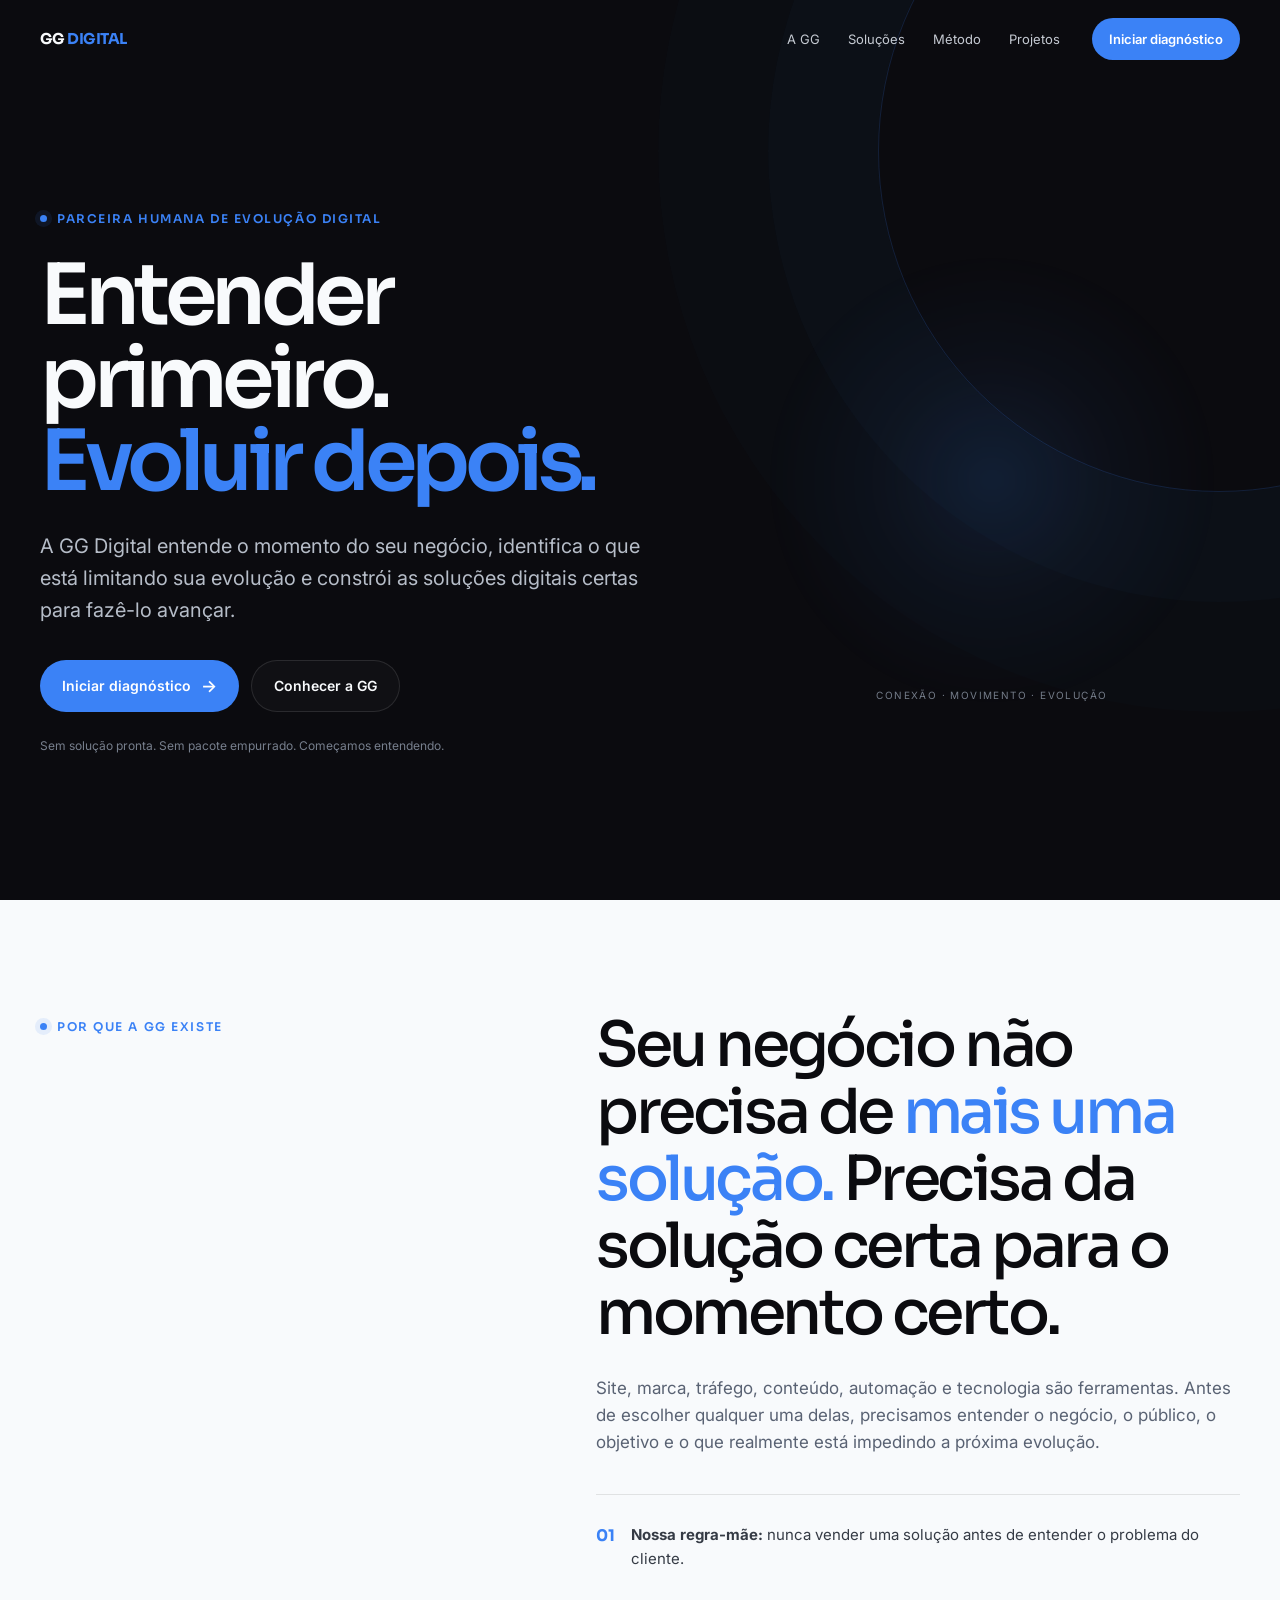
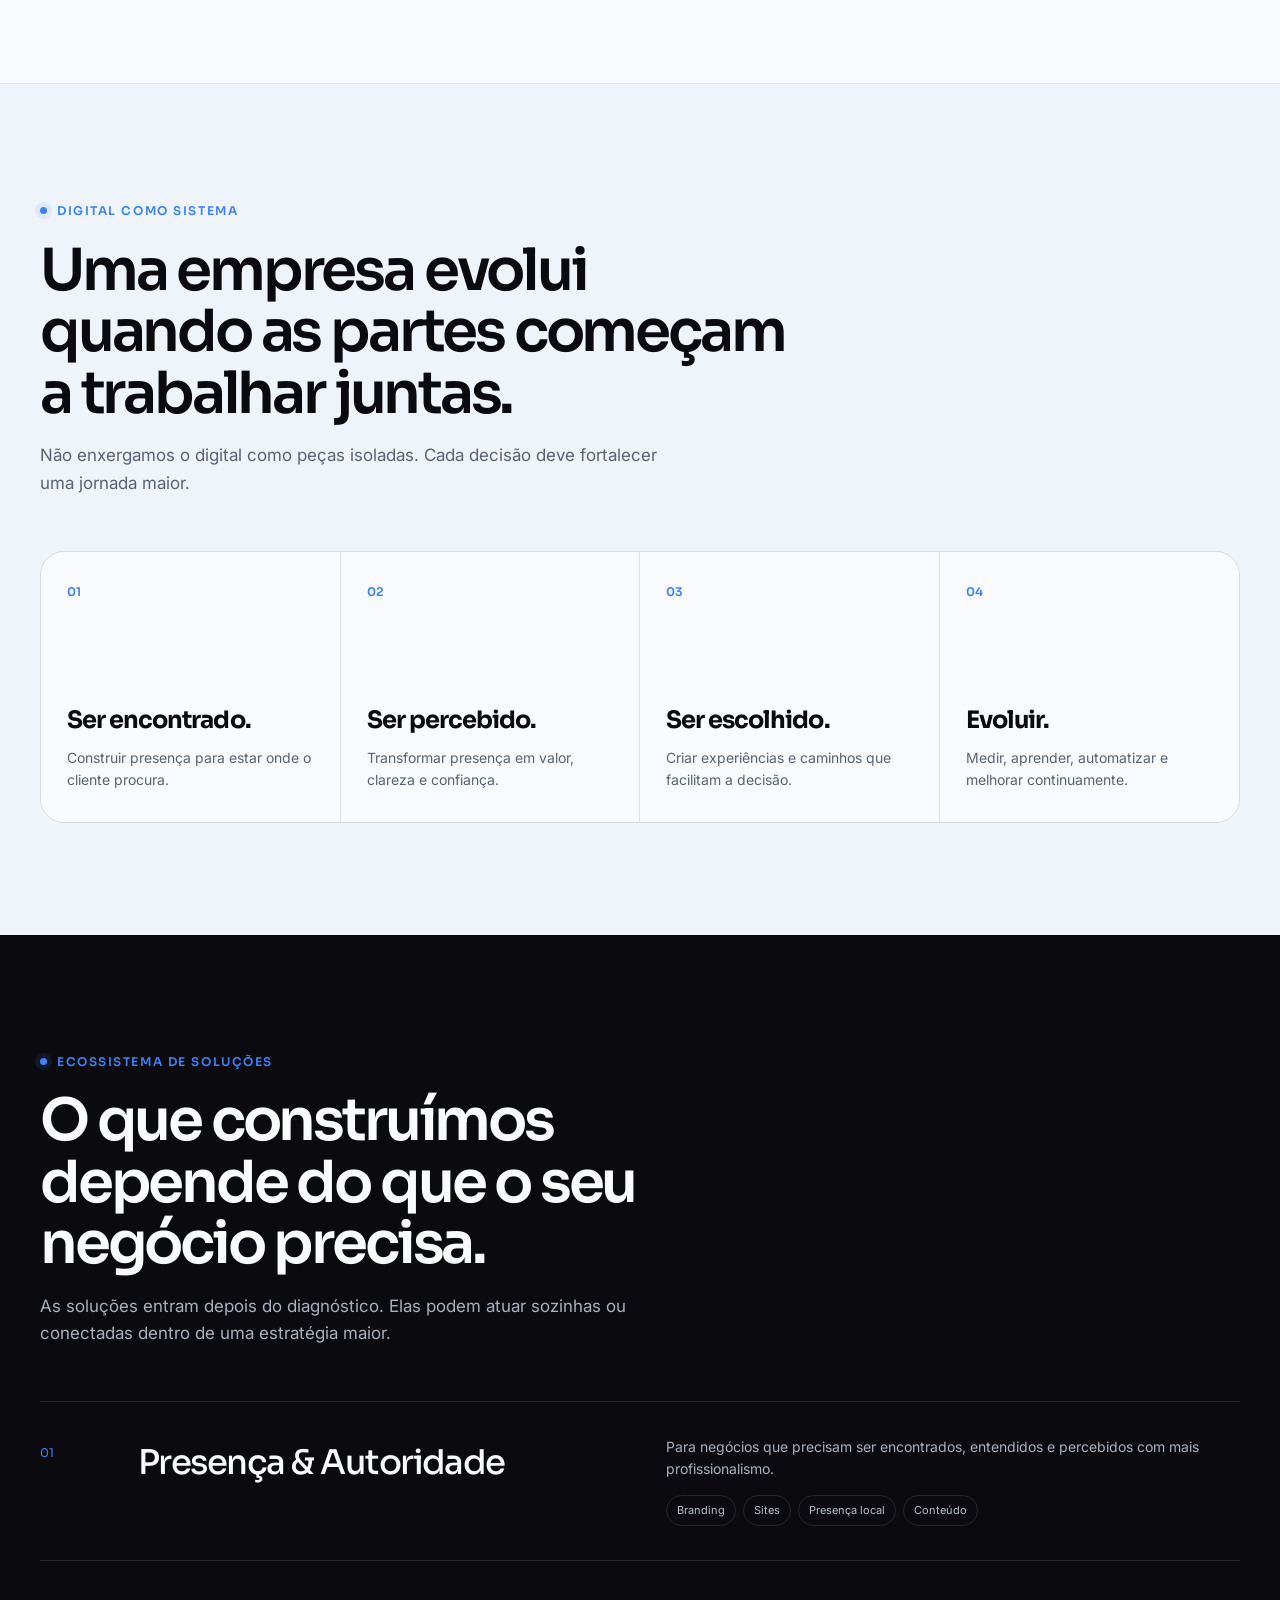
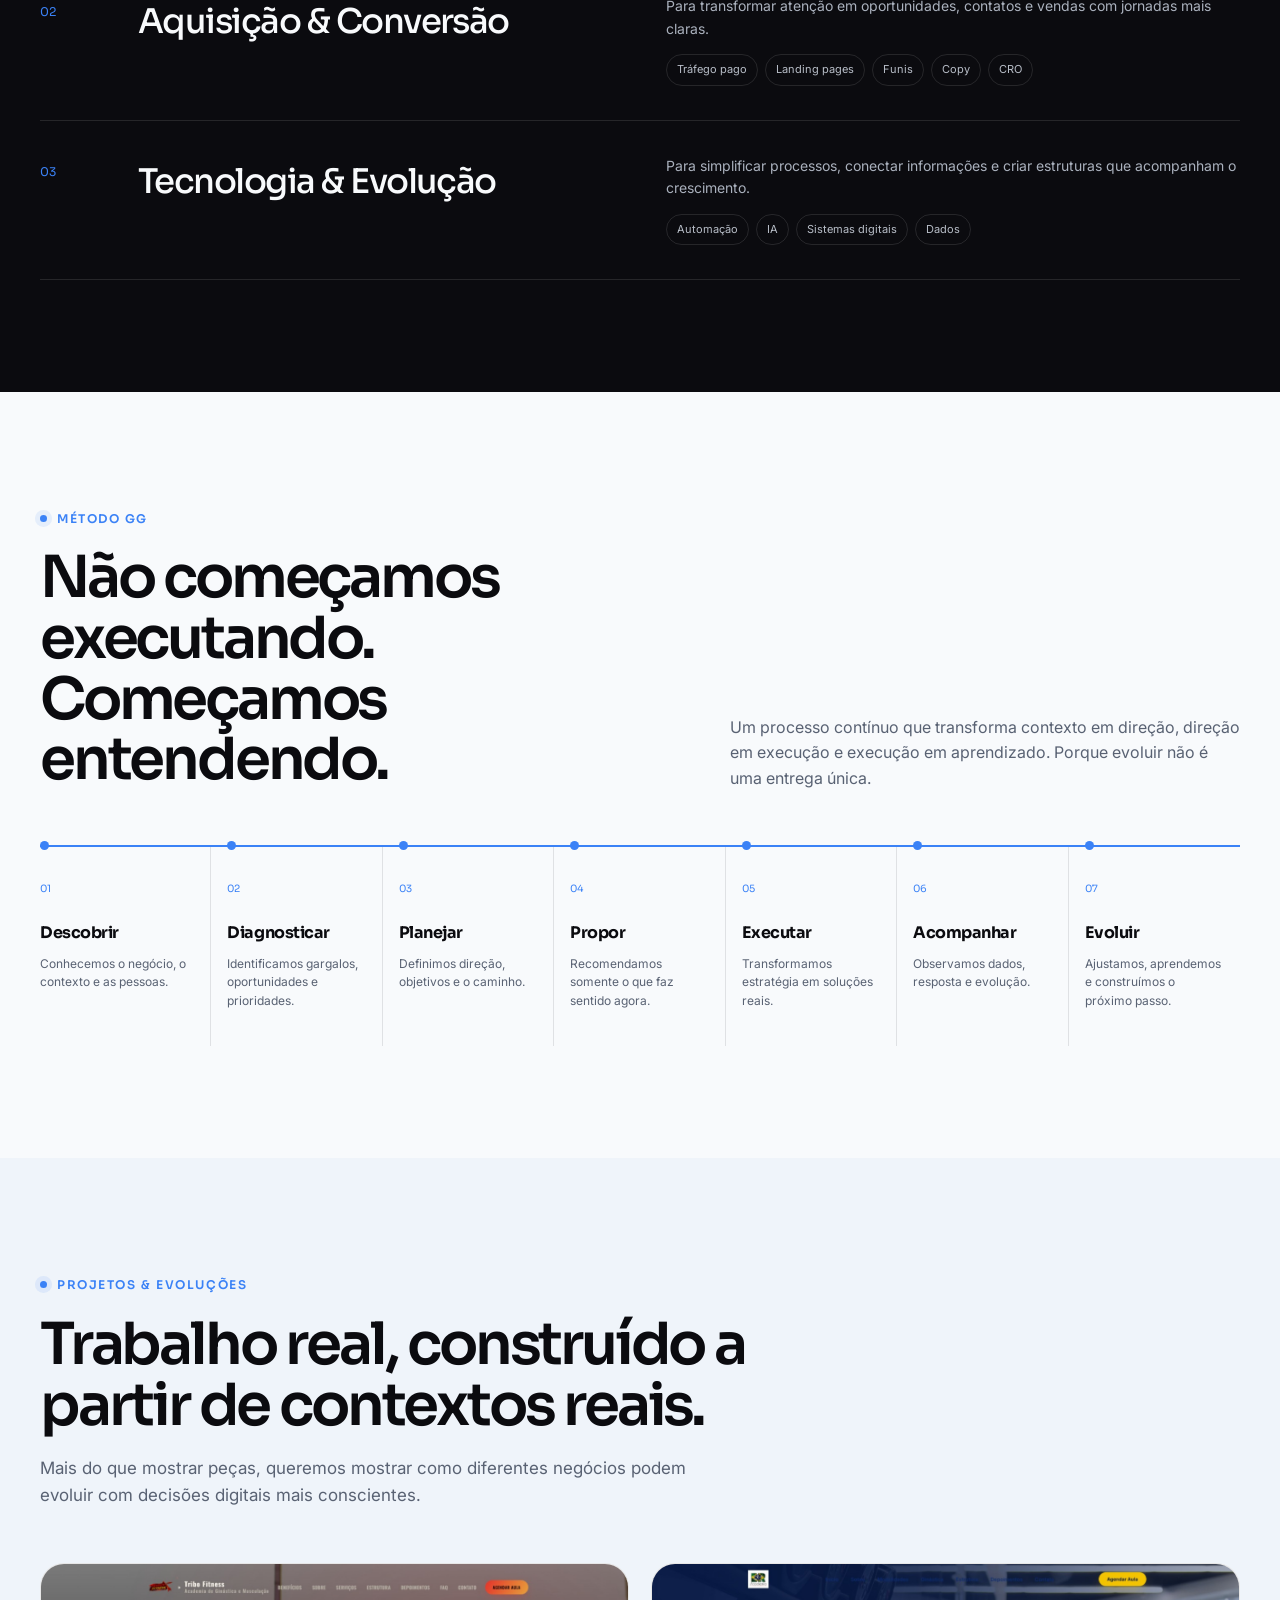
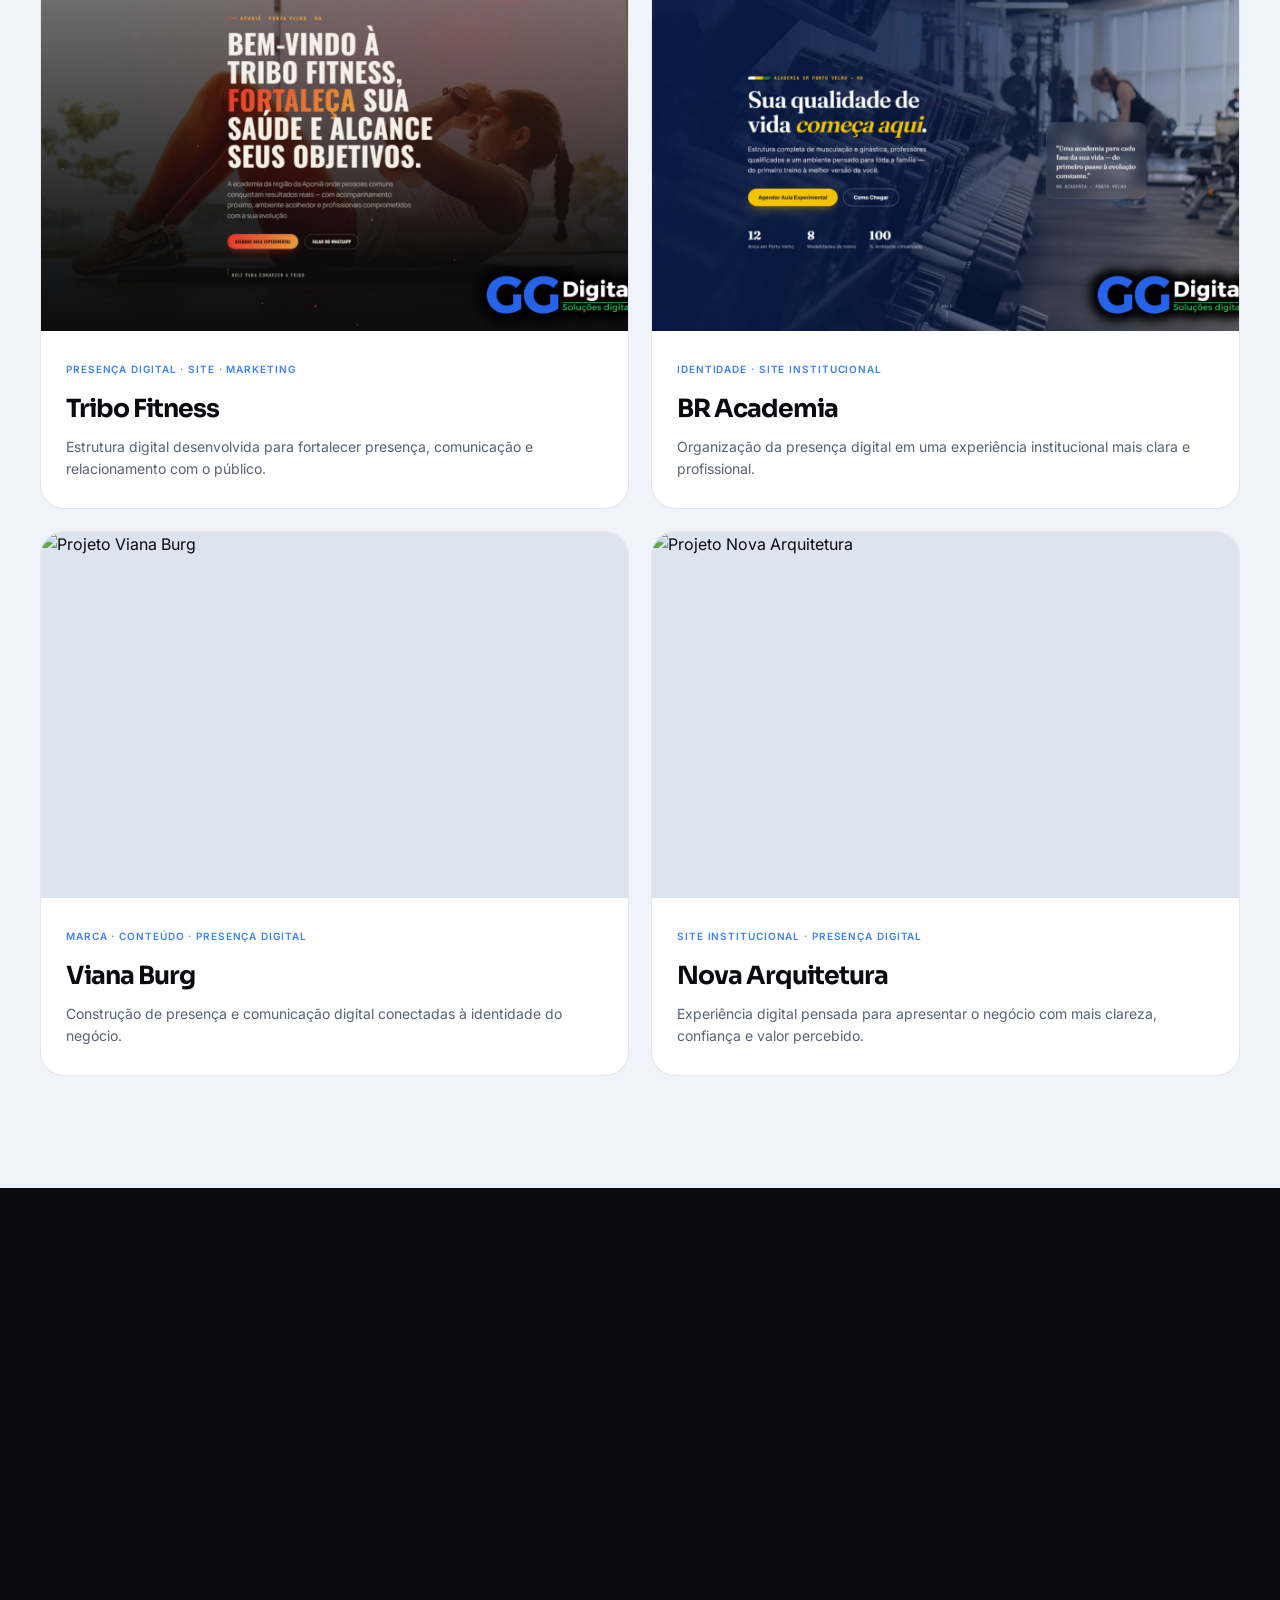
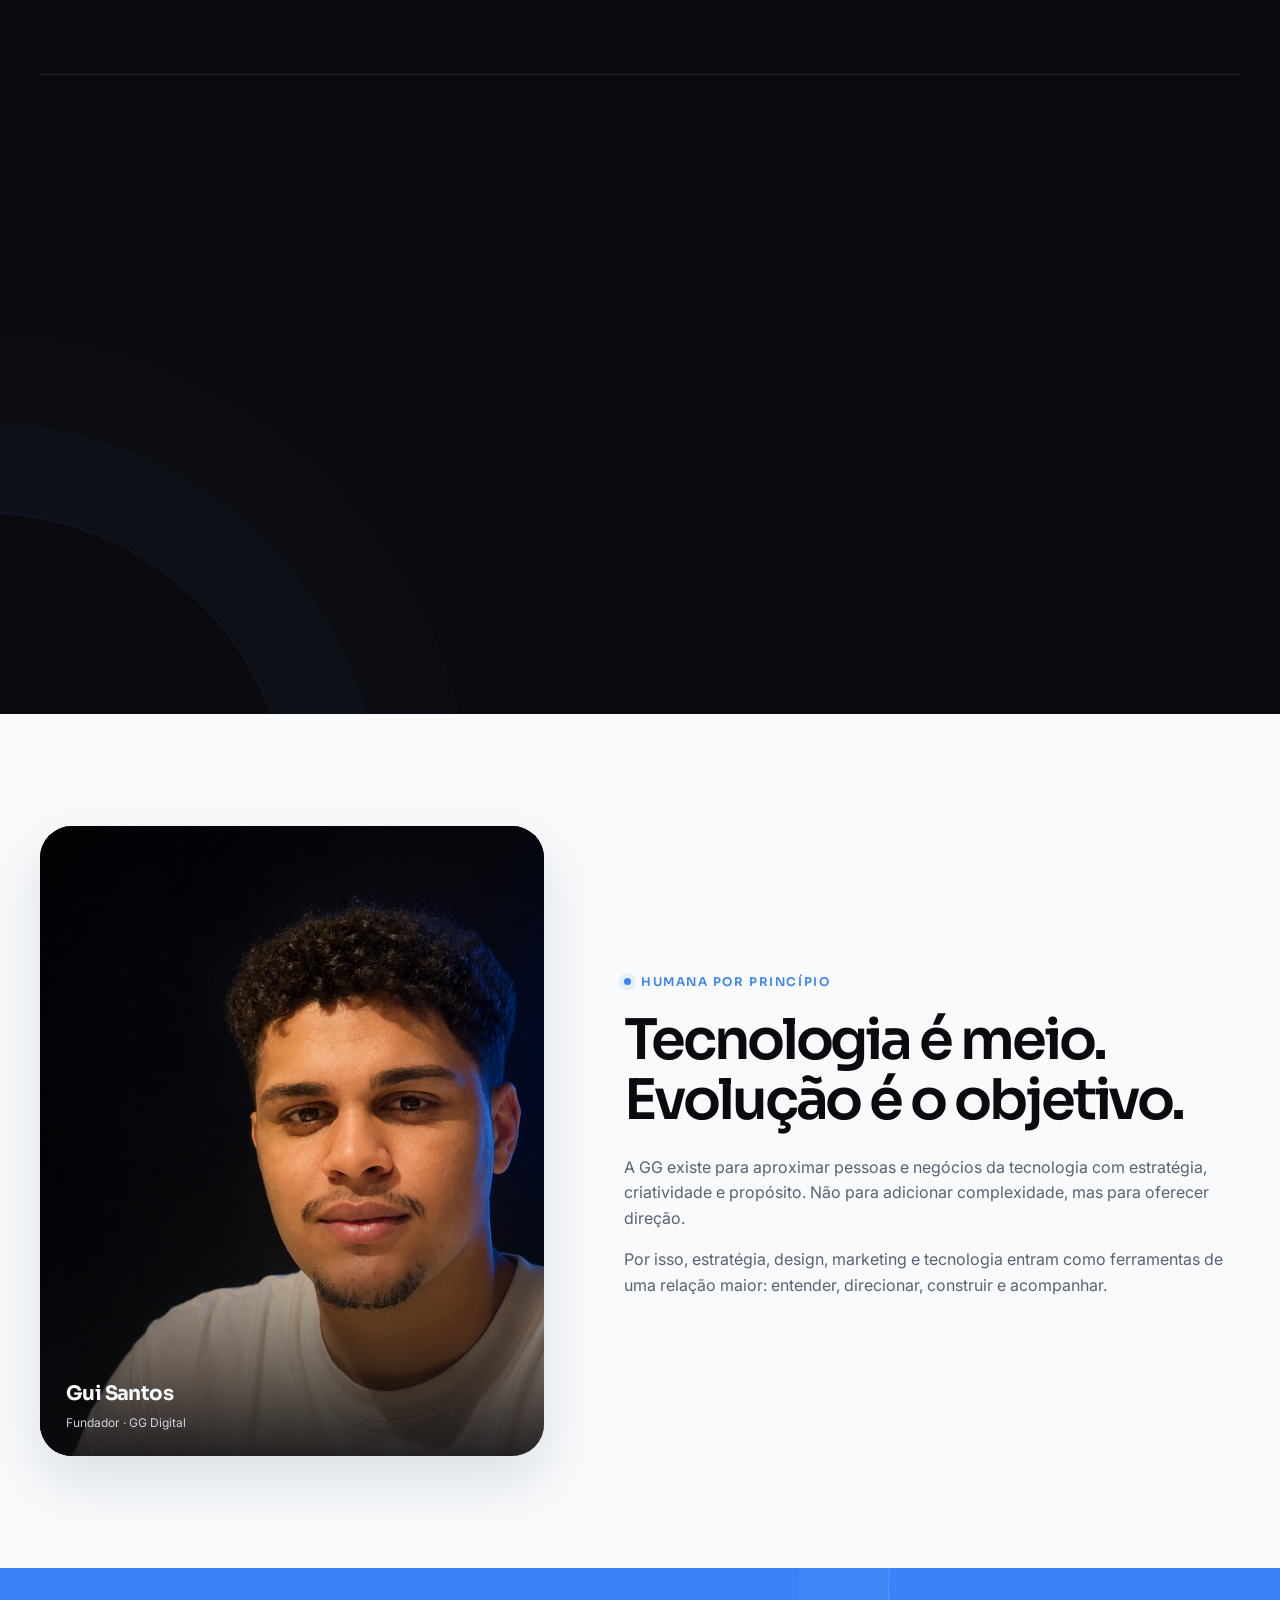
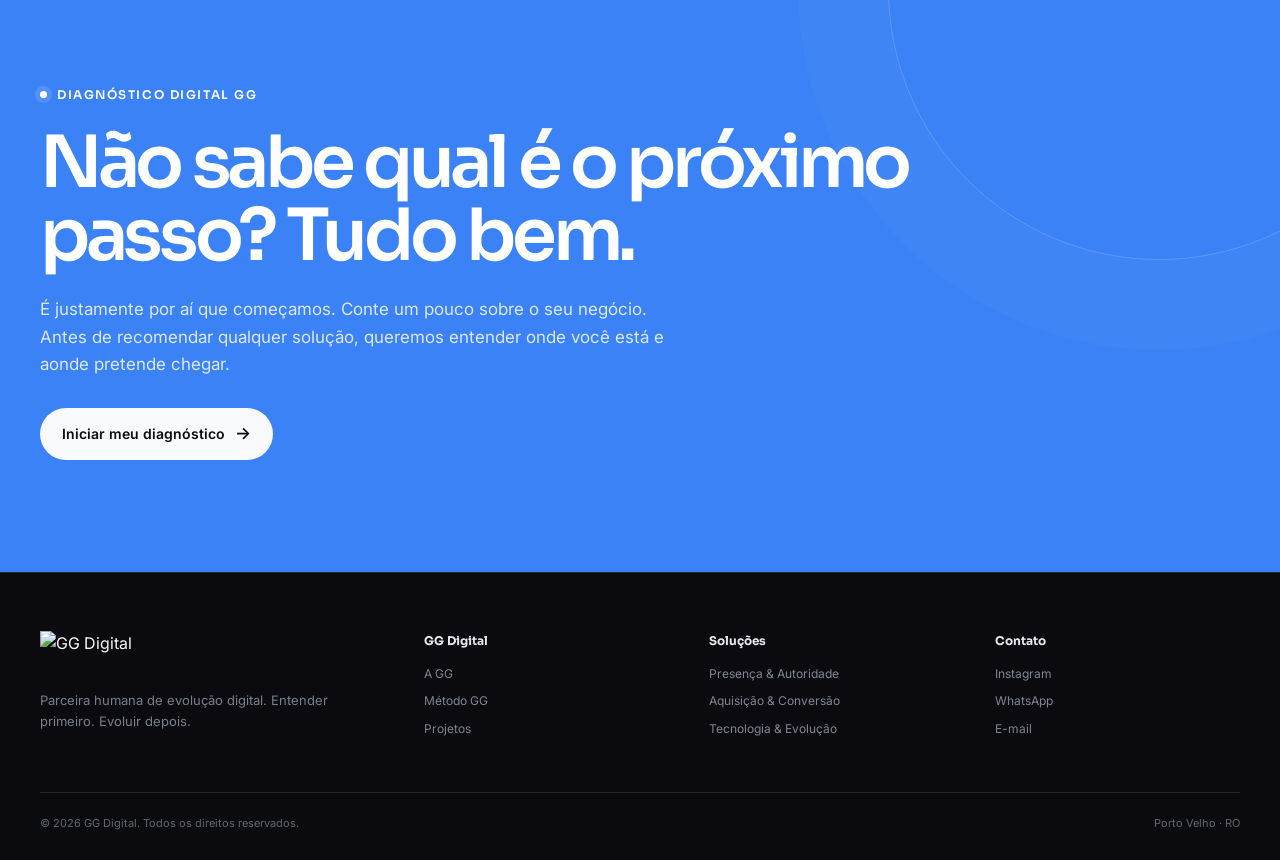
==== commit 3704f129: "feat: aplica motion system em index.html" ====
--- a/index.html
+++ b/index.html
@@ -38,6 +38,11 @@
       --radius-sm: 14px;
       --max: 1200px;
       --ease: cubic-bezier(.2,.8,.2,1);
+      --motion-fast: 220ms;
+      --motion-base: 560ms;
+      --motion-slow: 820ms;
+      --motion-distance: 22px;
+      --motion-stagger: 80ms;
     }
 
     * { box-sizing: border-box; margin: 0; padding: 0; }
@@ -48,11 +53,15 @@
       font-family: "Inter", sans-serif;
       line-height: 1.6;
       -webkit-font-smoothing: antialiased;
-      overflow-x: hidden;
+      overflow-x: clip;
     }
     a { color: inherit; text-decoration: none; }
     img { display: block; max-width: 100%; }
     button { font: inherit; }
+    :where(a, button, input, select, textarea):focus-visible {
+      outline: 3px solid rgba(59,130,246,.42);
+      outline-offset: 3px;
+    }
     section { position: relative; }
     .wrap { width: min(var(--max), calc(100% - 48px)); margin: 0 auto; }
     .display { font-family: "Sora", sans-serif; letter-spacing: -.04em; }
@@ -146,6 +155,8 @@
     .nav-cta { min-height: 42px; padding: 0 17px; font-size: 13px; }
     .menu-btn { display: none; width: 42px; height: 42px; border: 1px solid var(--line-dark); border-radius: 50%; background: transparent; color: #fff; }
     .mobile-menu { display: none; }
+    .menu-backdrop { display: none; }
+    body.menu-open { overflow: hidden; }
 
     /* Hero */
     .hero {
@@ -203,7 +214,8 @@
       max-height: 390px;
       object-fit: contain;
       filter: drop-shadow(0 28px 70px rgba(59,130,246,.20));
-      animation: symbolFloat 6.5s var(--ease) infinite;
+      position: relative;
+      z-index: 1;
     }
     .hero-symbol::before { animation: haloBreath 6.5s var(--ease) infinite; }
     .hero-symbol-label {
@@ -216,10 +228,6 @@
       text-transform: uppercase;
       letter-spacing: .14em;
       white-space: nowrap;
-    }
-    @keyframes symbolFloat {
-      0%, 100% { transform: translateY(0); }
-      50% { transform: translateY(-7px); }
     }
     @keyframes haloBreath {
       0%, 100% { opacity: .68; transform: scale(.96); }
@@ -318,11 +326,12 @@
     .method-intro { display: grid; grid-template-columns: 1fr 1fr; gap: 50px; align-items: end; margin-bottom: 54px; }
     .method-intro h2 { font-family: "Sora"; font-size: clamp(38px, 5vw, 58px); line-height: 1.05; letter-spacing: -.055em; font-weight: 600; margin-top: 18px; }
     .method-intro .right { color: var(--muted-dark); font-size: 16px; max-width: 510px; justify-self: end; }
-    .method-rail { display: grid; grid-template-columns: repeat(7, 1fr); border-top: 1px solid var(--line-light); }
+    .method-rail { --line-progress: 0; display: grid; grid-template-columns: repeat(7, 1fr); border-top: 1px solid var(--line-light); position: relative; }
+    .method-rail::after { content: ""; position: absolute; z-index: 0; top: -1px; left: 0; right: 0; height: 2px; background: var(--blue); transform: scaleX(var(--line-progress)); transform-origin: left; transition: transform 1.1s var(--ease); }
     .method-step { position: relative; padding: 28px 16px 18px 0; min-height: 200px; border-right: 1px solid var(--line-light); }
     .method-step:not(:first-child) { padding-left: 16px; }
     .method-step:last-child { border-right: 0; }
-    .method-step::before { content: ""; position: absolute; top: -5px; left: 0; width: 9px; height: 9px; background: var(--blue); border-radius: 50%; }
+    .method-step::before { content: ""; position: absolute; z-index: 1; top: -5px; left: 0; width: 9px; height: 9px; background: var(--blue); border-radius: 50%; box-shadow: 0 0 0 4px var(--paper); }
     .method-step:not(:first-child)::before { left: 16px; }
     .method-step span { font-size: 10px; color: var(--blue); font-family: "Sora"; }
     .method-step h3 { font-family: "Sora"; font-size: 16px; letter-spacing: -.03em; margin: 20px 0 9px; }
@@ -372,8 +381,25 @@
     .footer-col a:hover { color: #fff; }
     .footer-bottom { margin-top: 46px; padding-top: 22px; border-top: 1px solid var(--line-dark); color: #5F6672; font-size: 11px; display: flex; justify-content: space-between; gap: 20px; }
 
-    .reveal { opacity: 0; transform: translateY(22px); transition: opacity .7s var(--ease), transform .7s var(--ease); }
-    .reveal.in { opacity: 1; transform: none; }
+    .reveal { opacity: 1; transform: none; }
+    .motion-ready .reveal { opacity: 0; transform: translateY(var(--motion-distance)); transition: opacity var(--motion-base) var(--ease), transform var(--motion-base) var(--ease); }
+    .motion-ready .reveal.in { opacity: 1; transform: none; }
+    .motion-ready .hero .reveal { transition-duration: var(--motion-slow); }
+    .motion-ready .hero-copy.in > * { animation: heroEnter var(--motion-slow) var(--ease) both; }
+    .motion-ready .hero-copy.in > *:nth-child(2) { animation-delay: 70ms; }
+    .motion-ready .hero-copy.in > *:nth-child(3) { animation-delay: 140ms; }
+    .motion-ready .hero-copy.in > *:nth-child(4) { animation-delay: 210ms; }
+    .motion-ready .hero-copy.in > *:nth-child(5) { animation-delay: 280ms; }
+    .stagger > * { transition: transform var(--motion-fast) var(--ease), border-color var(--motion-fast) var(--ease), box-shadow var(--motion-fast) var(--ease), background var(--motion-fast) var(--ease); }
+    .motion-ready .stagger.in > * { animation: cardEnter var(--motion-base) var(--ease) both; }
+    .motion-ready .stagger.in > *:nth-child(2) { animation-delay: var(--motion-stagger); }
+    .motion-ready .stagger.in > *:nth-child(3) { animation-delay: calc(var(--motion-stagger) * 2); }
+    .motion-ready .stagger.in > *:nth-child(4) { animation-delay: calc(var(--motion-stagger) * 3); }
+    .motion-ready .stagger.in > *:nth-child(5) { animation-delay: calc(var(--motion-stagger) * 4); }
+    .cta-emphasis { animation: ctaConfirm 680ms var(--ease) both; }
+    @keyframes heroEnter { from { opacity: 0; transform: translateY(18px); } to { opacity: 1; transform: none; } }
+    @keyframes cardEnter { from { opacity: 0; transform: translateY(18px); } to { opacity: 1; transform: none; } }
+    @keyframes ctaConfirm { 50% { transform: translateY(-2px) scale(1.01); box-shadow: 0 12px 34px rgba(11,11,15,.18); } }
 
     @media (max-width: 980px) {
       .hero-grid, .principle-grid, .human-grid { grid-template-columns: 1fr; }
@@ -401,8 +427,10 @@
       .wrap { width: min(100% - 32px, var(--max)); }
       .nav-links, .nav-cta { display: none; }
       .menu-btn { display: inline-grid; place-items: center; }
-      .mobile-menu { position: fixed; top: 72px; left: 16px; right: 16px; z-index: 49; padding: 12px; background: #121219; border: 1px solid var(--line-dark); border-radius: 18px; box-shadow: var(--shadow); }
-      .mobile-menu.open { display: block; }
+      .mobile-menu { display: grid; position: fixed; top: 72px; left: 16px; right: 16px; z-index: 52; padding: 12px; background: #121219; border: 1px solid var(--line-dark); border-radius: 18px; box-shadow: var(--shadow); opacity: 0; visibility: hidden; transform: translateY(-10px) scale(.985); transition: opacity var(--motion-fast) var(--ease), transform var(--motion-fast) var(--ease), visibility 0s linear var(--motion-fast); }
+      .mobile-menu.open { opacity: 1; visibility: visible; transform: none; transition-delay: 0s; }
+      .menu-backdrop { display: block; position: fixed; inset: 0; z-index: 48; border: 0; background: rgba(4,5,8,.58); opacity: 0; visibility: hidden; transition: opacity var(--motion-fast) var(--ease), visibility 0s linear var(--motion-fast); }
+      .menu-backdrop.open { opacity: 1; visibility: visible; transition-delay: 0s; }
       .mobile-menu a { display: block; padding: 12px; border-radius: 10px; color: #D6DAE0; font-size: 14px; }
       .mobile-menu a:last-child { background: var(--blue); color: #fff; margin-top: 6px; text-align: center; }
       .hero { min-height: auto; padding: 130px 0 72px; }
@@ -424,6 +452,7 @@
       .method-intro { grid-template-columns: 1fr; gap: 20px; }
       .method-intro .right { justify-self: start; }
       .method-rail { grid-template-columns: 1fr; border: 0; }
+      .method-rail::after { top: 0; right: auto; bottom: 0; width: 2px; height: auto; transform: scaleY(var(--line-progress)); transform-origin: top; }
       .method-step, .method-step:not(:first-child) { min-height: auto; padding: 22px 0 22px 28px; border-right: 0; border-bottom: 1px solid var(--line-light); }
       .method-step::before, .method-step:not(:first-child)::before { top: 31px; left: 0; }
       .method-step h3 { margin: 5px 0 5px; }
@@ -439,6 +468,8 @@
     @media (prefers-reduced-motion: reduce) {
       html { scroll-behavior: auto; }
       *, *::before, *::after { transition-duration: .01ms !important; animation-duration: .01ms !important; animation-iteration-count: 1 !important; }
+      .motion-ready .reveal { opacity: 1; transform: none; }
+      .method-rail { --line-progress: 1 !important; }
     }
   </style>
 </head>
@@ -472,6 +503,7 @@
     <a href="#projetos">Projetos</a>
     <a class="diagnostic-link" href="/diagnostico">Iniciar diagnóstico</a>
   </div>
+  <button class="menu-backdrop" id="menuBackdrop" type="button" aria-label="Fechar menu" tabindex="-1"></button>
 
   <main>
     <section class="hero" id="inicio">
@@ -517,7 +549,7 @@
           <h2>Uma empresa evolui quando as partes começam a trabalhar juntas.</h2>
           <p>Não enxergamos o digital como peças isoladas. Cada decisão deve fortalecer uma jornada maior.</p>
         </div>
-        <div class="system-grid reveal">
+        <div class="system-grid reveal stagger">
           <article class="system-card">
             <span class="system-index">01</span>
             <div><h3>Ser encontrado.</h3><p>Construir presença para estar onde o cliente procura.</p></div>
@@ -585,7 +617,7 @@
           <p class="right">Um processo contínuo que transforma contexto em direção, direção em execução e execução em aprendizado. Porque evoluir não é uma entrega única.</p>
         </div>
 
-        <div class="method-rail reveal">
+        <div class="method-rail reveal stagger" id="methodRail">
           <article class="method-step"><span>01</span><h3>Descobrir</h3><p>Conhecemos o negócio, o contexto e as pessoas.</p></article>
           <article class="method-step"><span>02</span><h3>Diagnosticar</h3><p>Identificamos gargalos, oportunidades e prioridades.</p></article>
           <article class="method-step"><span>03</span><h3>Planejar</h3><p>Definimos direção, objetivos e o caminho.</p></article>
@@ -604,20 +636,20 @@
           <h2>Trabalho real, construído a partir de contextos reais.</h2>
           <p>Mais do que mostrar peças, queremos mostrar como diferentes negócios podem evoluir com decisões digitais mais conscientes.</p>
         </div>
-        <div class="project-grid">
-          <article class="project-card reveal">
+        <div class="project-grid stagger reveal">
+          <article class="project-card">
             <div class="project-media"><img src="images/tribo.jpg" alt="Projeto Tribo Fitness" loading="lazy"></div>
             <div class="project-body"><span class="project-type">Presença digital · Site · Marketing</span><h3>Tribo Fitness</h3><p>Estrutura digital desenvolvida para fortalecer presença, comunicação e relacionamento com o público.</p></div>
           </article>
-          <article class="project-card reveal">
+          <article class="project-card">
             <div class="project-media"><img src="images/br.jpg" alt="Projeto BR Academia" loading="lazy"></div>
             <div class="project-body"><span class="project-type">Identidade · Site institucional</span><h3>BR Academia</h3><p>Organização da presença digital em uma experiência institucional mais clara e profissional.</p></div>
           </article>
-          <article class="project-card reveal">
+          <article class="project-card">
             <div class="project-media"><img src="images/viana.jpg" alt="Projeto Viana Burg" loading="lazy"></div>
             <div class="project-body"><span class="project-type">Marca · Conteúdo · Presença digital</span><h3>Viana Burg</h3><p>Construção de presença e comunicação digital conectadas à identidade do negócio.</p></div>
           </article>
-          <article class="project-card reveal">
+          <article class="project-card">
             <div class="project-media"><img src="images/nova.jpg" alt="Projeto Nova Arquitetura" loading="lazy"></div>
             <div class="project-body"><span class="project-type">Site institucional · Presença digital</span><h3>Nova Arquitetura</h3><p>Experiência digital pensada para apresentar o negócio com mais clareza, confiança e valor percebido.</p></div>
           </article>
@@ -645,7 +677,7 @@
           <p>Não são frases decorativas. São critérios usados para decidir o que faz — e o que não faz — sentido para cada projeto.</p>
         </div>
 
-        <div class="law-grid reveal">
+        <div class="law-grid reveal stagger">
           <article class="law-card"><span>01</span><h4>Estratégia antes da execução.</h4></article>
           <article class="law-card"><span>02</span><h4>Design com propósito.</h4></article>
           <article class="law-card"><span>03</span><h4>Digital como sistema, não peça isolada.</h4></article>
@@ -718,23 +750,28 @@
     document.getElementById("whatsapp").href = `https://wa.me/${CONFIG.whatsapp}?text=${encodeURIComponent("Olá! Vim pelo site da GG Digital e gostaria de conversar sobre meu negócio.")}`;
     document.querySelectorAll(".diagnostic-link").forEach(link => link.href = CONFIG.diagnosticoUrl);
 
+    const reduced = matchMedia("(prefers-reduced-motion: reduce)").matches;
+    if (!reduced) document.documentElement.classList.add("motion-ready");
+
     const header = document.getElementById("header");
     addEventListener("scroll", () => header.classList.toggle("scrolled", scrollY > 16), { passive: true });
 
     const menuBtn = document.getElementById("menuBtn");
     const mobileMenu = document.getElementById("mobileMenu");
-    menuBtn.addEventListener("click", () => {
-      const open = mobileMenu.classList.toggle("open");
+    const menuBackdrop = document.getElementById("menuBackdrop");
+    const setMenu = open => {
+      mobileMenu.classList.toggle("open", open);
+      menuBackdrop.classList.toggle("open", open);
+      document.body.classList.toggle("menu-open", open);
       menuBtn.setAttribute("aria-expanded", String(open));
       menuBtn.textContent = open ? "×" : "☰";
-    });
-    mobileMenu.querySelectorAll("a").forEach(a => a.addEventListener("click", () => {
-      mobileMenu.classList.remove("open");
-      menuBtn.setAttribute("aria-expanded", "false");
-      menuBtn.textContent = "☰";
-    }));
-
-    const reduced = matchMedia("(prefers-reduced-motion: reduce)").matches;
+      if (!open) menuBtn.focus({ preventScroll: true });
+    };
+    menuBtn.addEventListener("click", () => setMenu(!mobileMenu.classList.contains("open")));
+    menuBackdrop.addEventListener("click", () => setMenu(false));
+    mobileMenu.querySelectorAll("a").forEach(a => a.addEventListener("click", () => setMenu(false)));
+    document.addEventListener("keydown", event => { if (event.key === "Escape" && mobileMenu.classList.contains("open")) setMenu(false); });
+
     if (reduced) {
       document.querySelectorAll(".reveal").forEach(el => el.classList.add("in"));
     } else {
@@ -747,6 +784,28 @@
         });
       }, { threshold: .12 });
       document.querySelectorAll(".reveal").forEach(el => observer.observe(el));
+
+      const methodRail = document.getElementById("methodRail");
+      if (methodRail) {
+        const lineObserver = new IntersectionObserver(([entry]) => {
+          if (entry.isIntersecting) {
+            methodRail.style.setProperty("--line-progress", "1");
+            lineObserver.disconnect();
+          }
+        }, { threshold: .22 });
+        lineObserver.observe(methodRail);
+      }
+
+      const finalCta = document.querySelector(".diagnostic .btn");
+      if (finalCta) {
+        const ctaObserver = new IntersectionObserver(([entry]) => {
+          if (entry.isIntersecting) {
+            finalCta.classList.add("cta-emphasis");
+            ctaObserver.disconnect();
+          }
+        }, { threshold: .7 });
+        ctaObserver.observe(finalCta);
+      }
     }
   </script>
 </body>
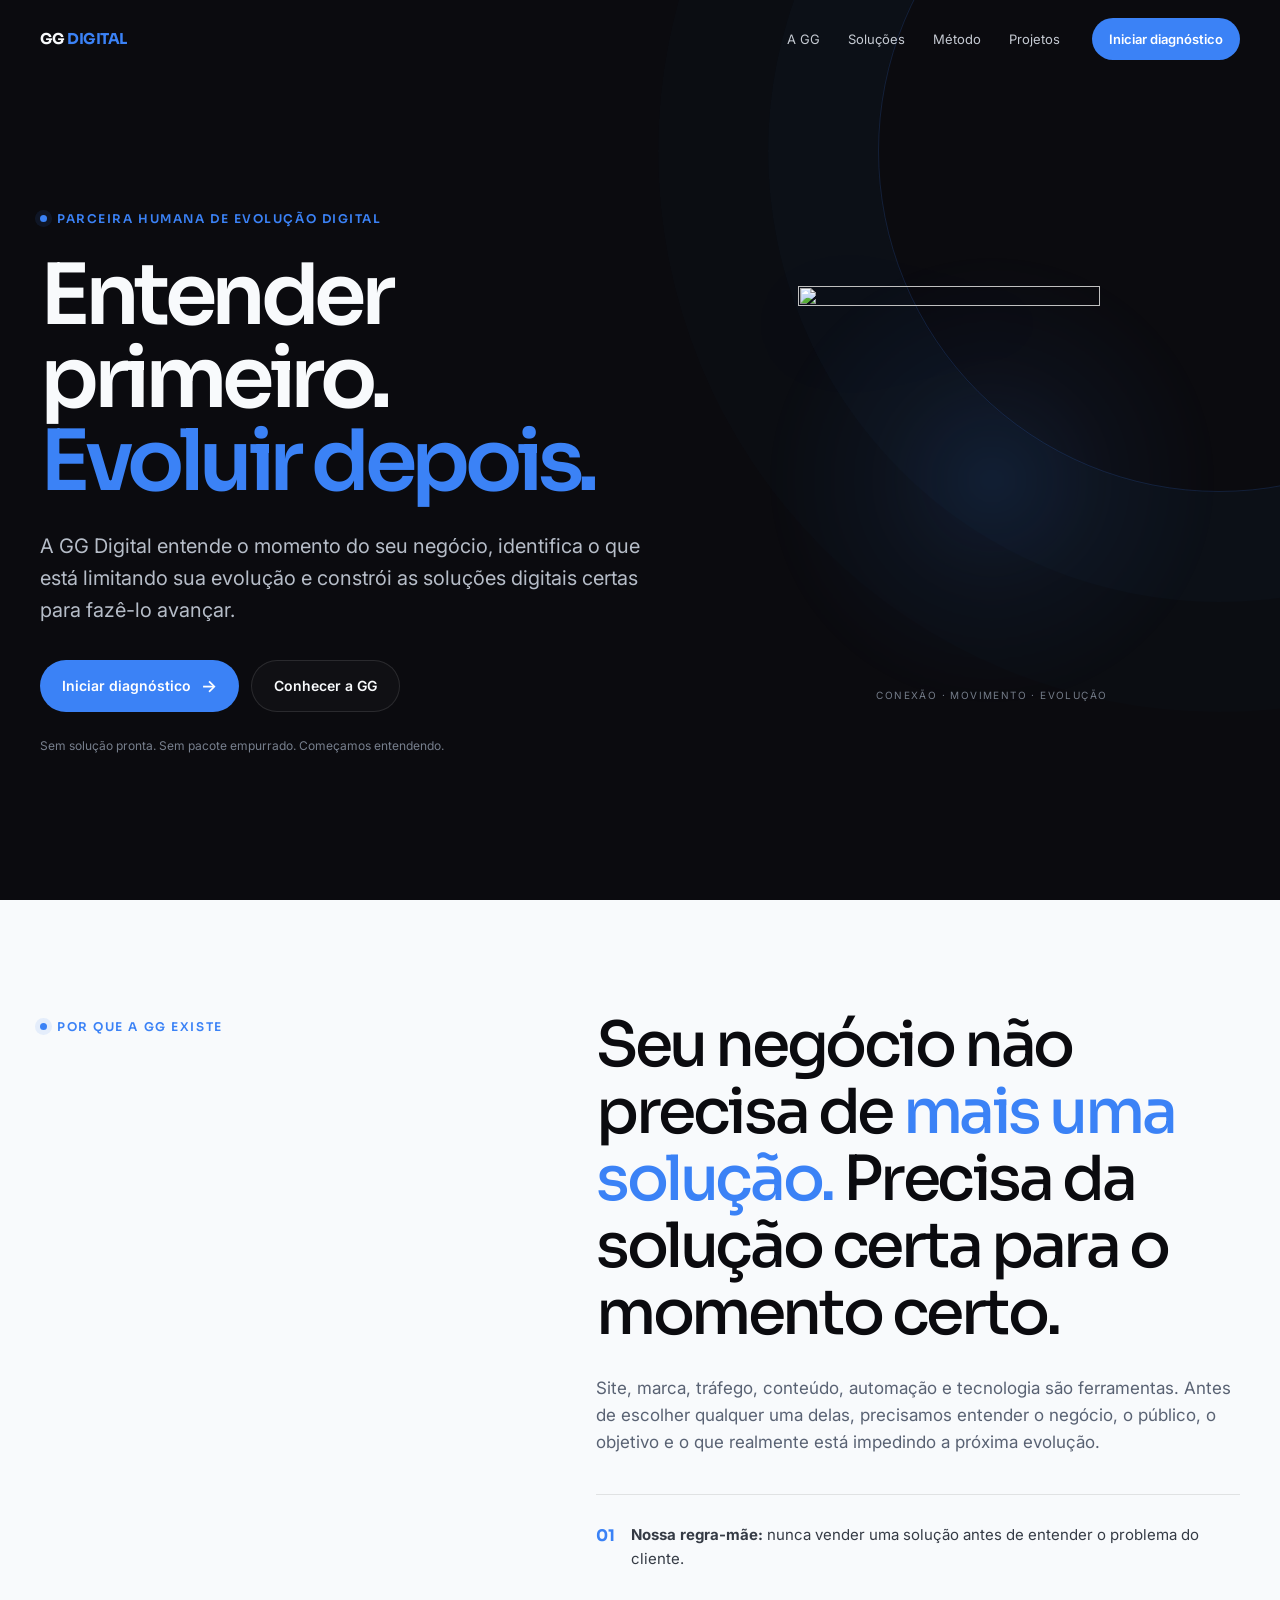
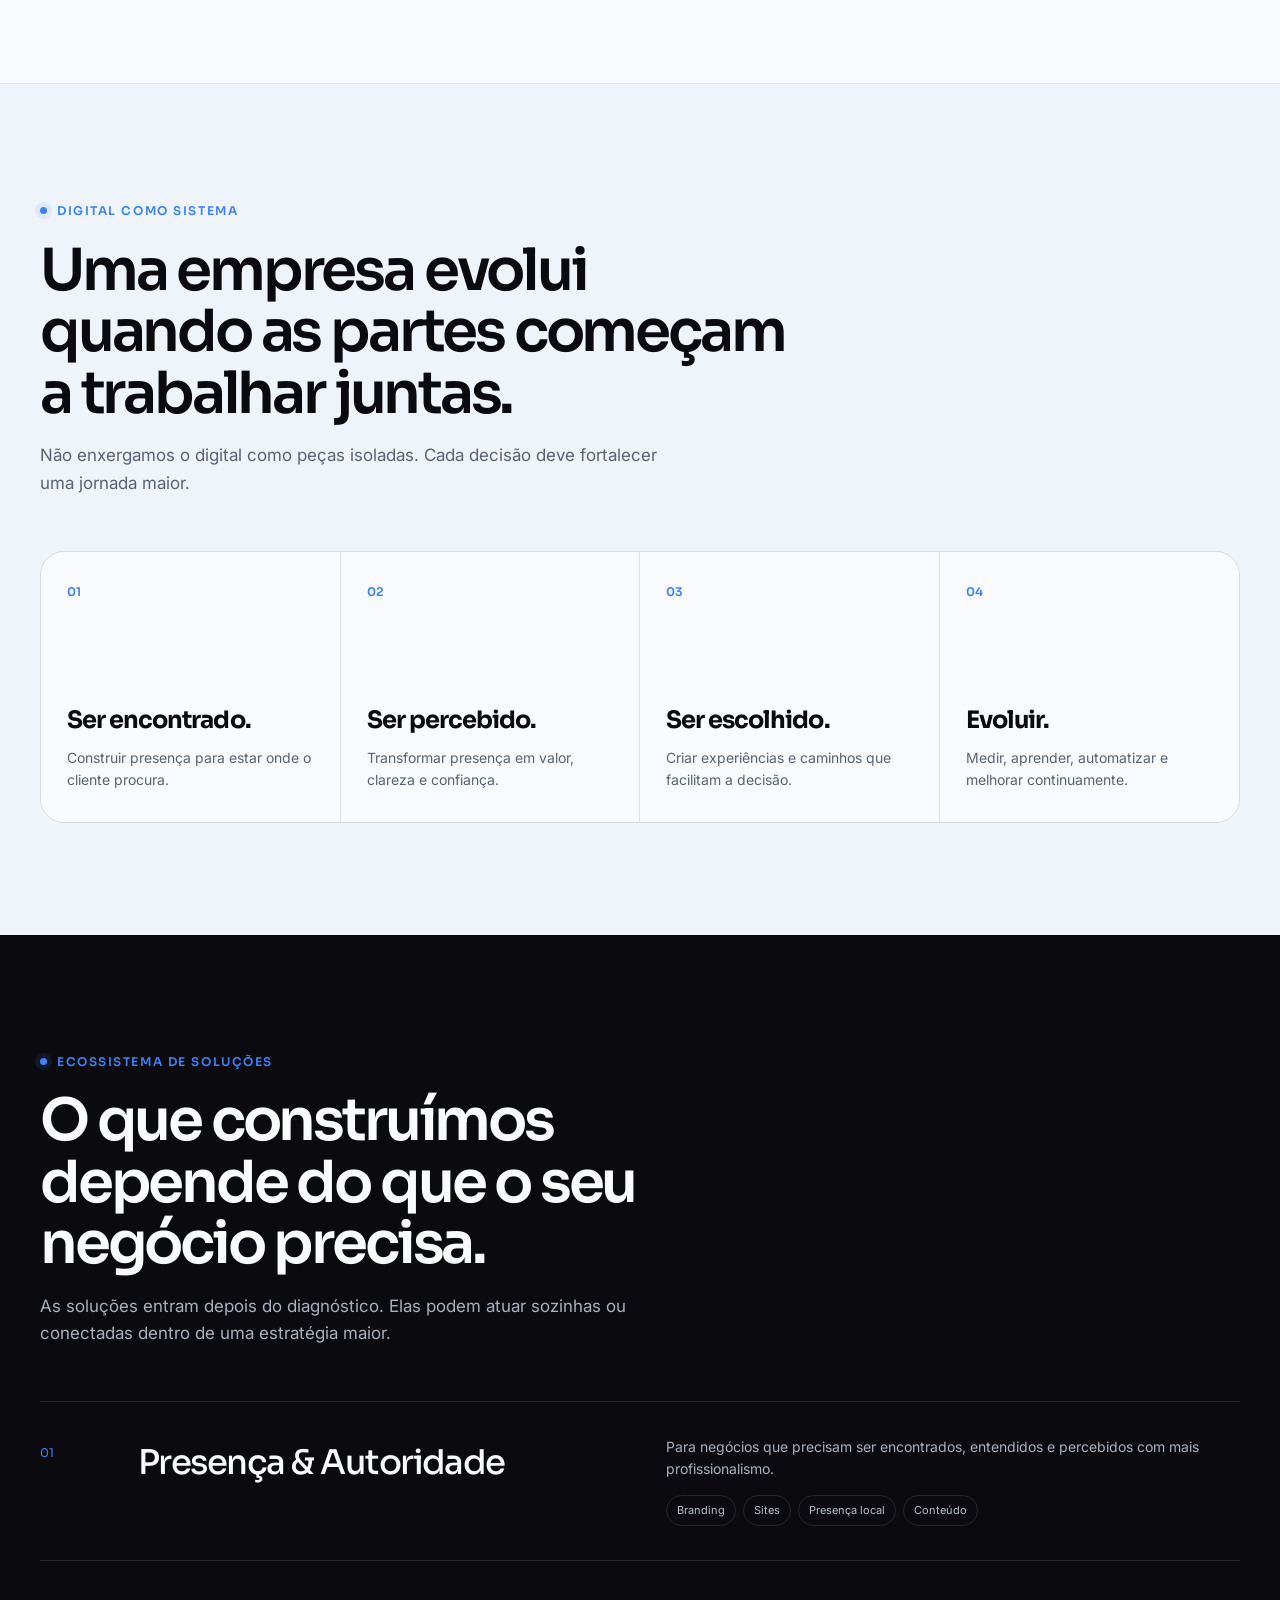
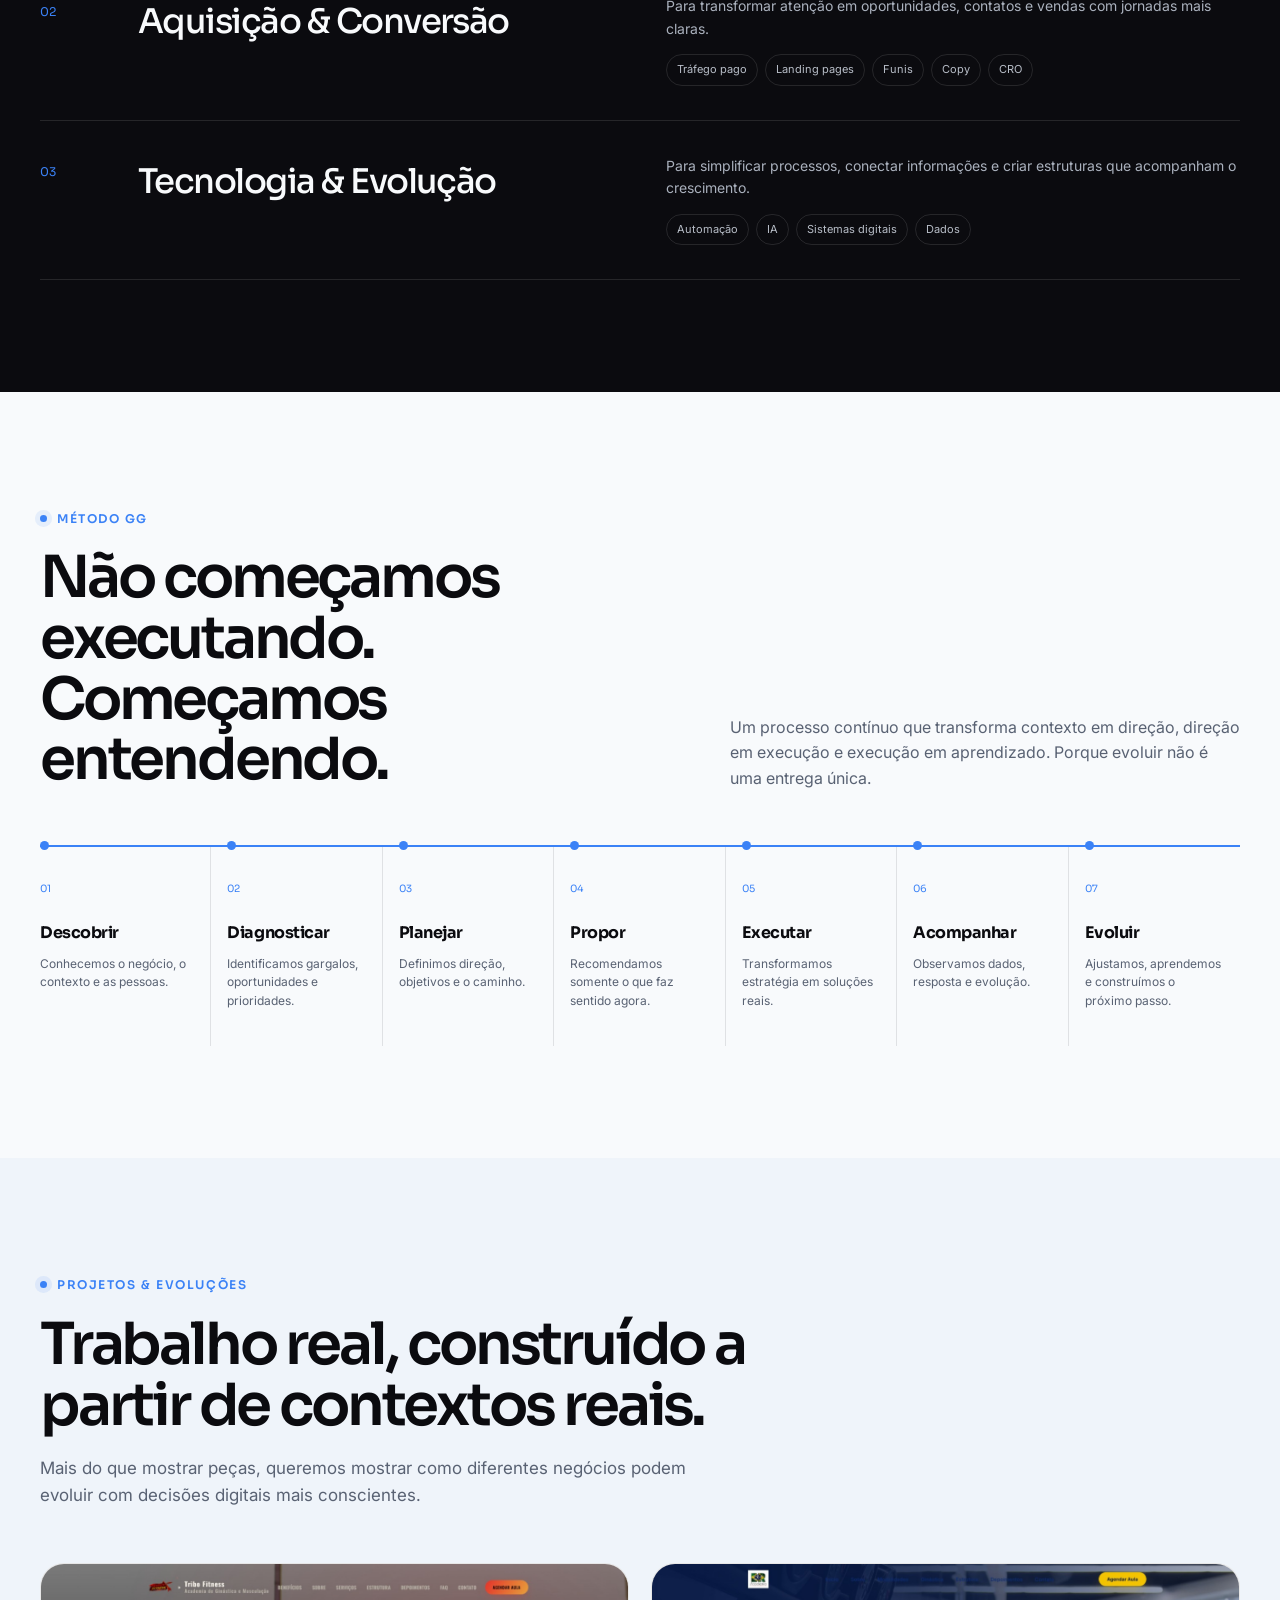
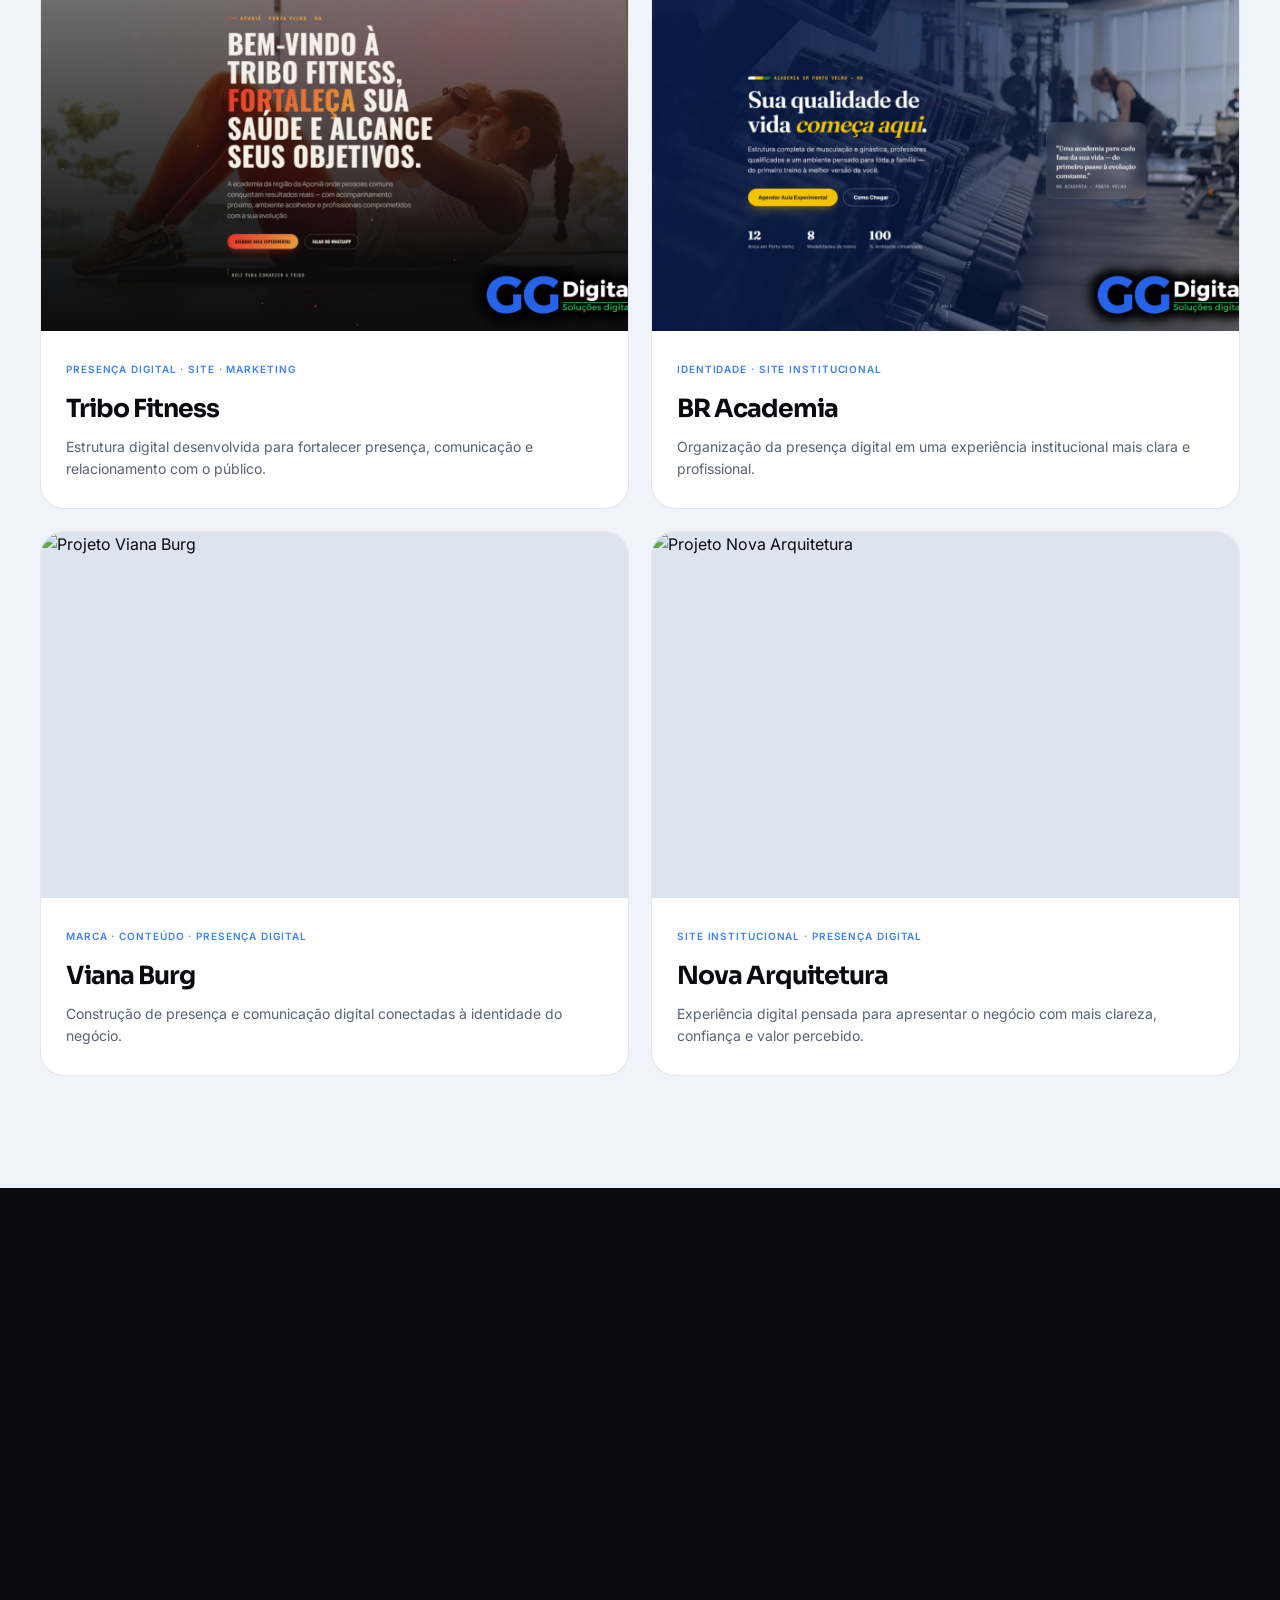
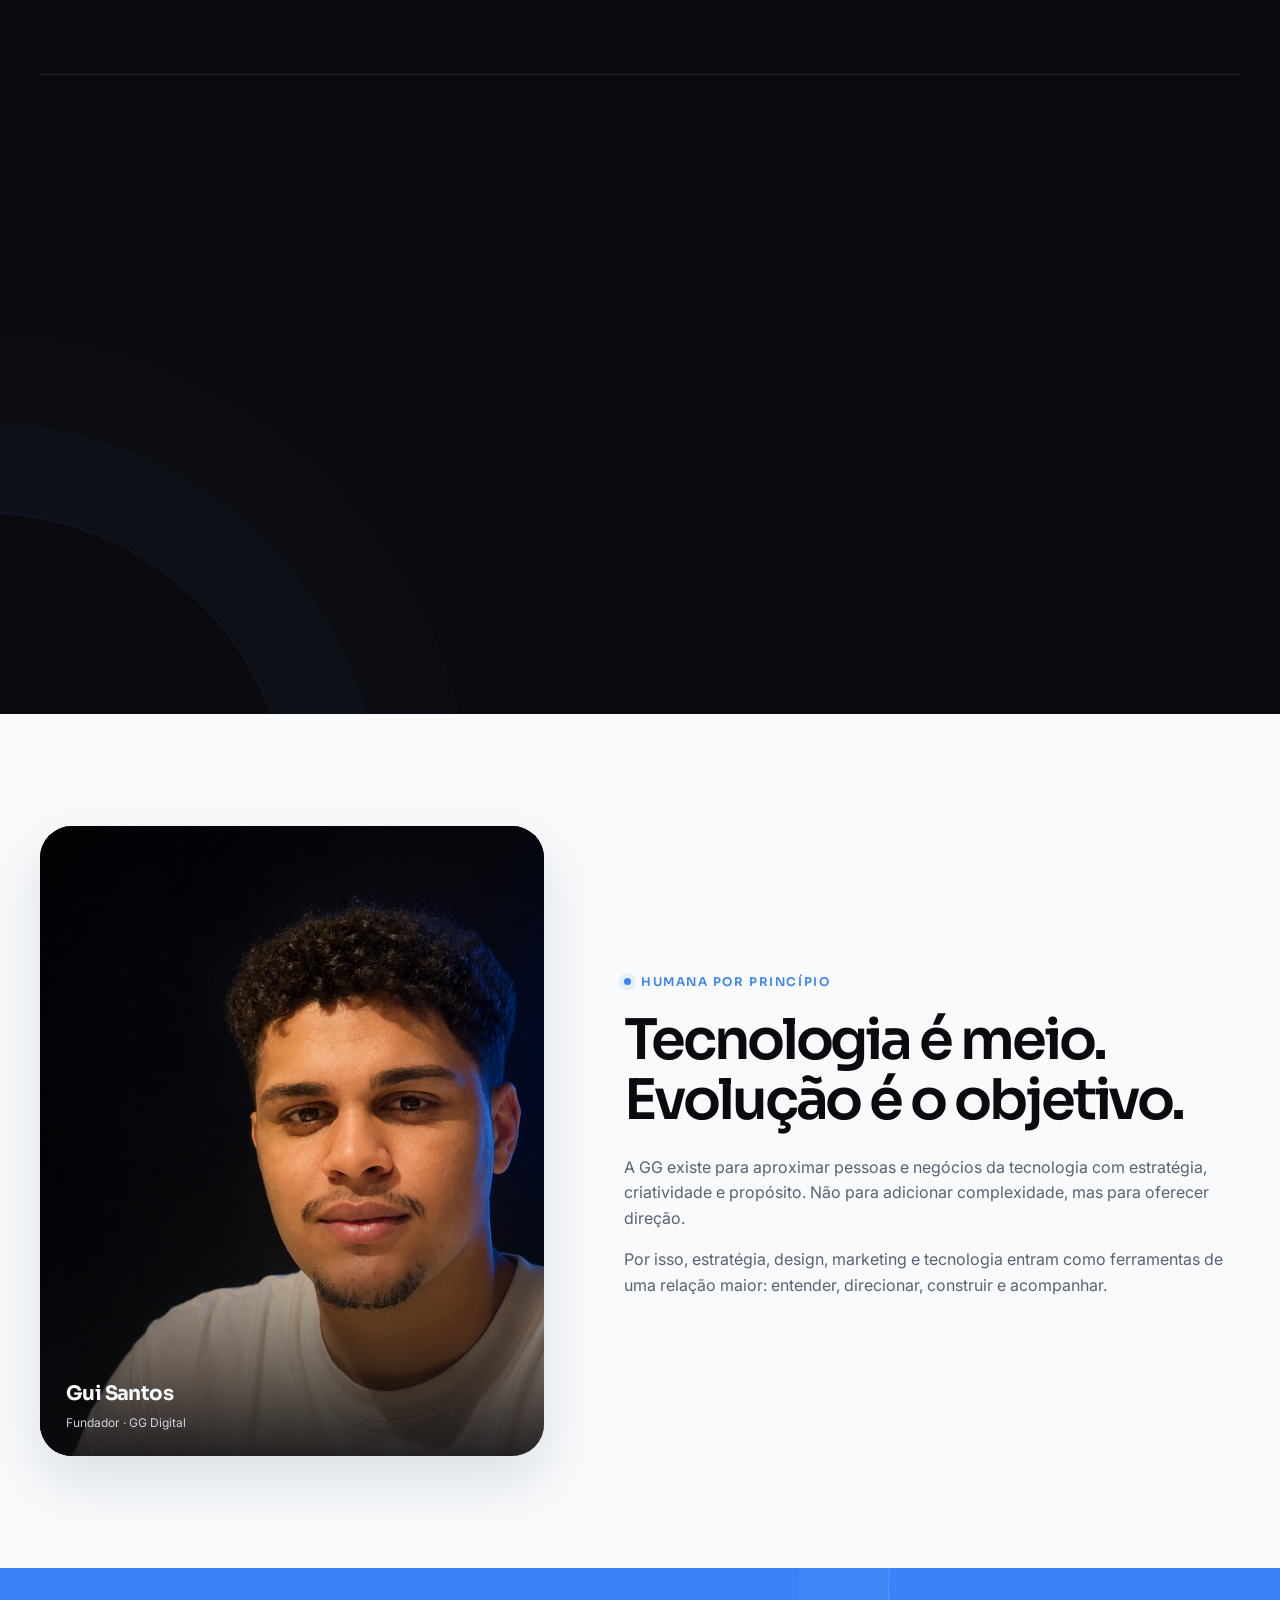
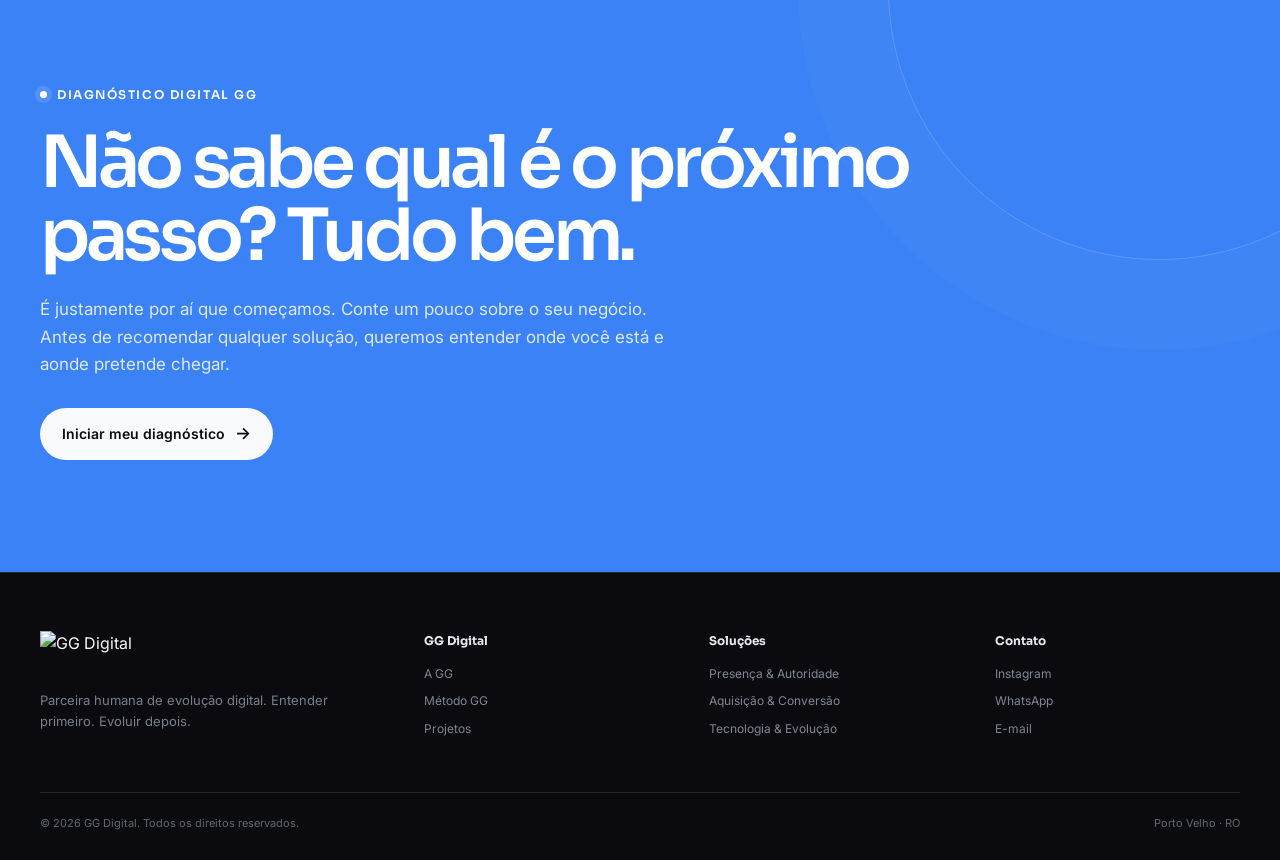
==== commit 100a51ba: "fix: elimina flash de tamanho da logo no hero" ====
--- a/index.html
+++ b/index.html
@@ -16,6 +16,7 @@
   <meta property="og:locale" content="pt_BR">
   <link rel="icon" href="images/logo.png">
   <link rel="apple-touch-icon" href="images/logo.png">
+  <link rel="preload" href="images/logo.png" as="image" fetchpriority="high">
 
   <link rel="preconnect" href="https://fonts.googleapis.com">
   <link rel="preconnect" href="https://fonts.gstatic.com" crossorigin>
@@ -520,7 +521,7 @@
         </div>
 
         <div class="hero-symbol reveal" aria-label="Símbolo oficial da GG Digital">
-          <img src="images/logo.png" alt="" onerror="this.onerror=null;this.src='images/logo.png';">
+          <img src="images/logo.png" alt="" width="390" height="390" fetchpriority="high" decoding="sync" style="width:min(78%,390px);height:auto;max-height:390px;object-fit:contain" onerror="this.onerror=null;this.src='images/logo.png';">
           <span class="hero-symbol-label">conexão · movimento · evolução</span>
         </div>
       </div>
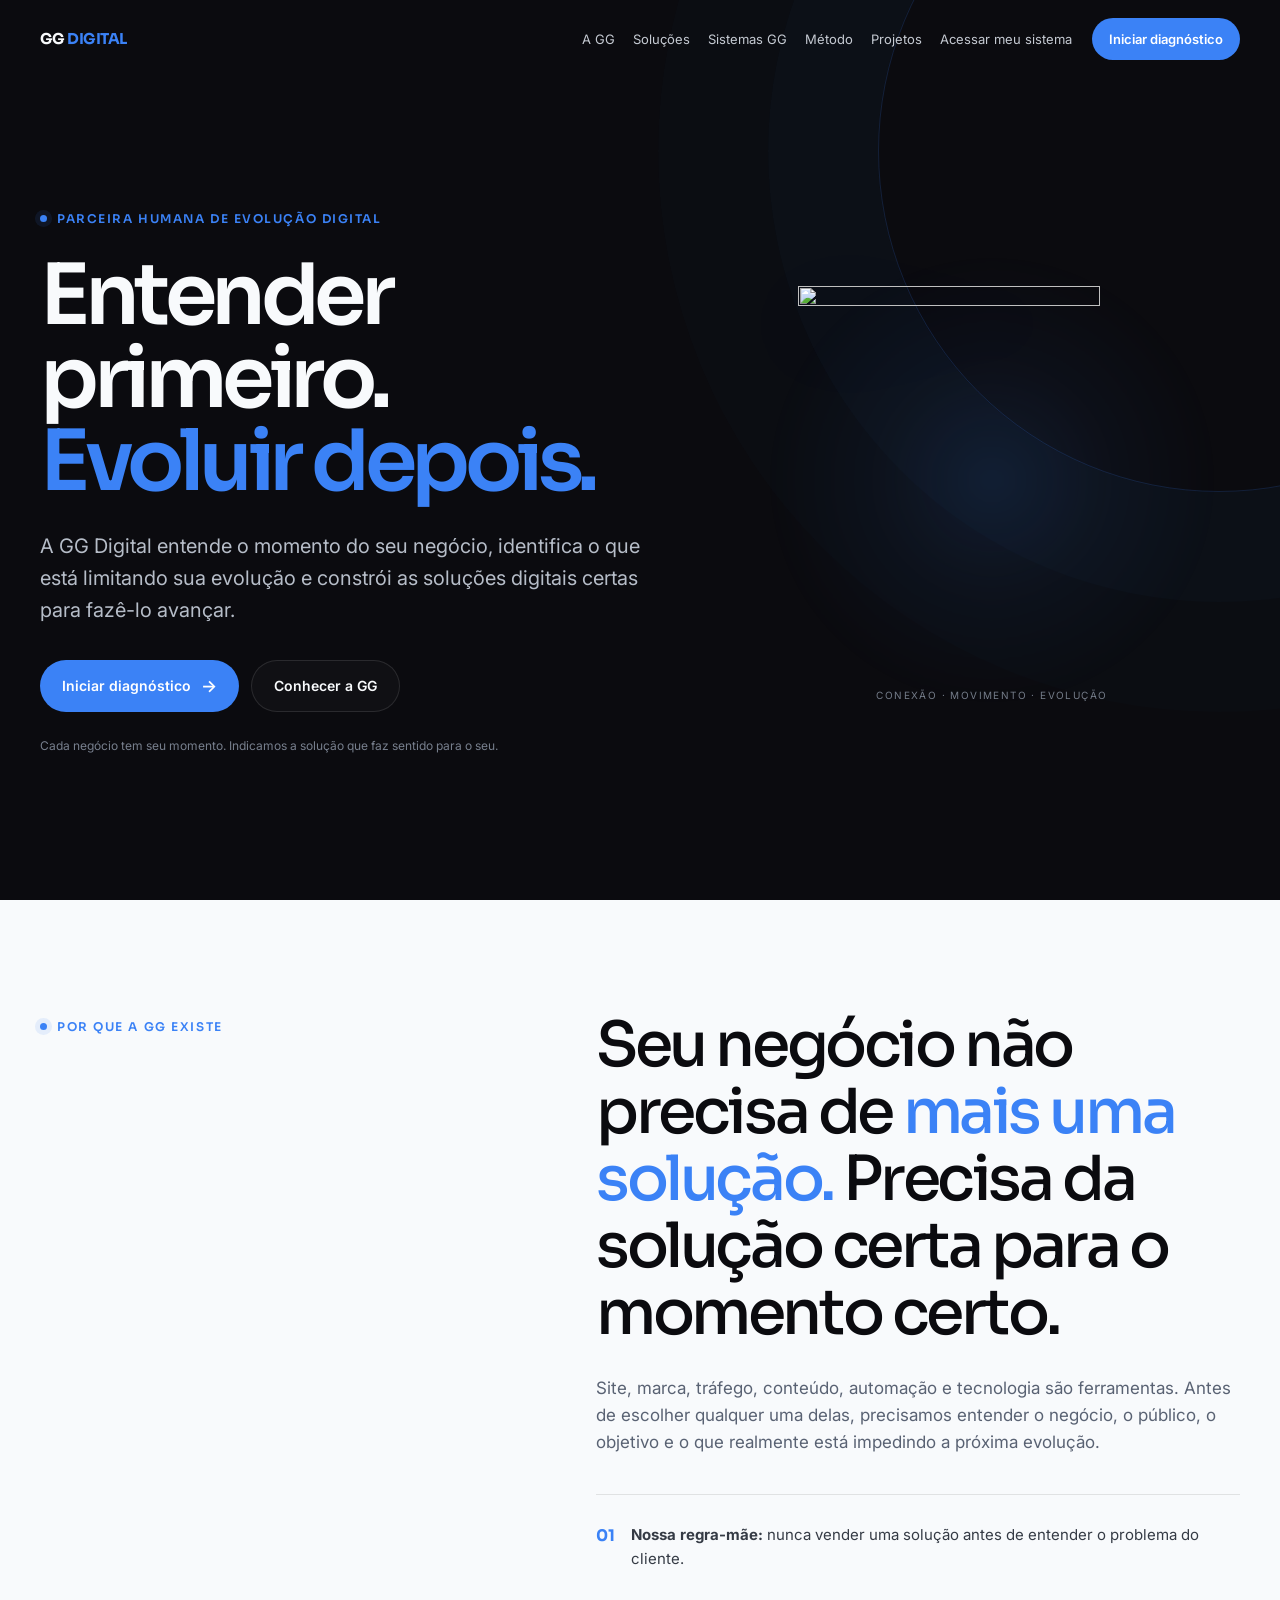
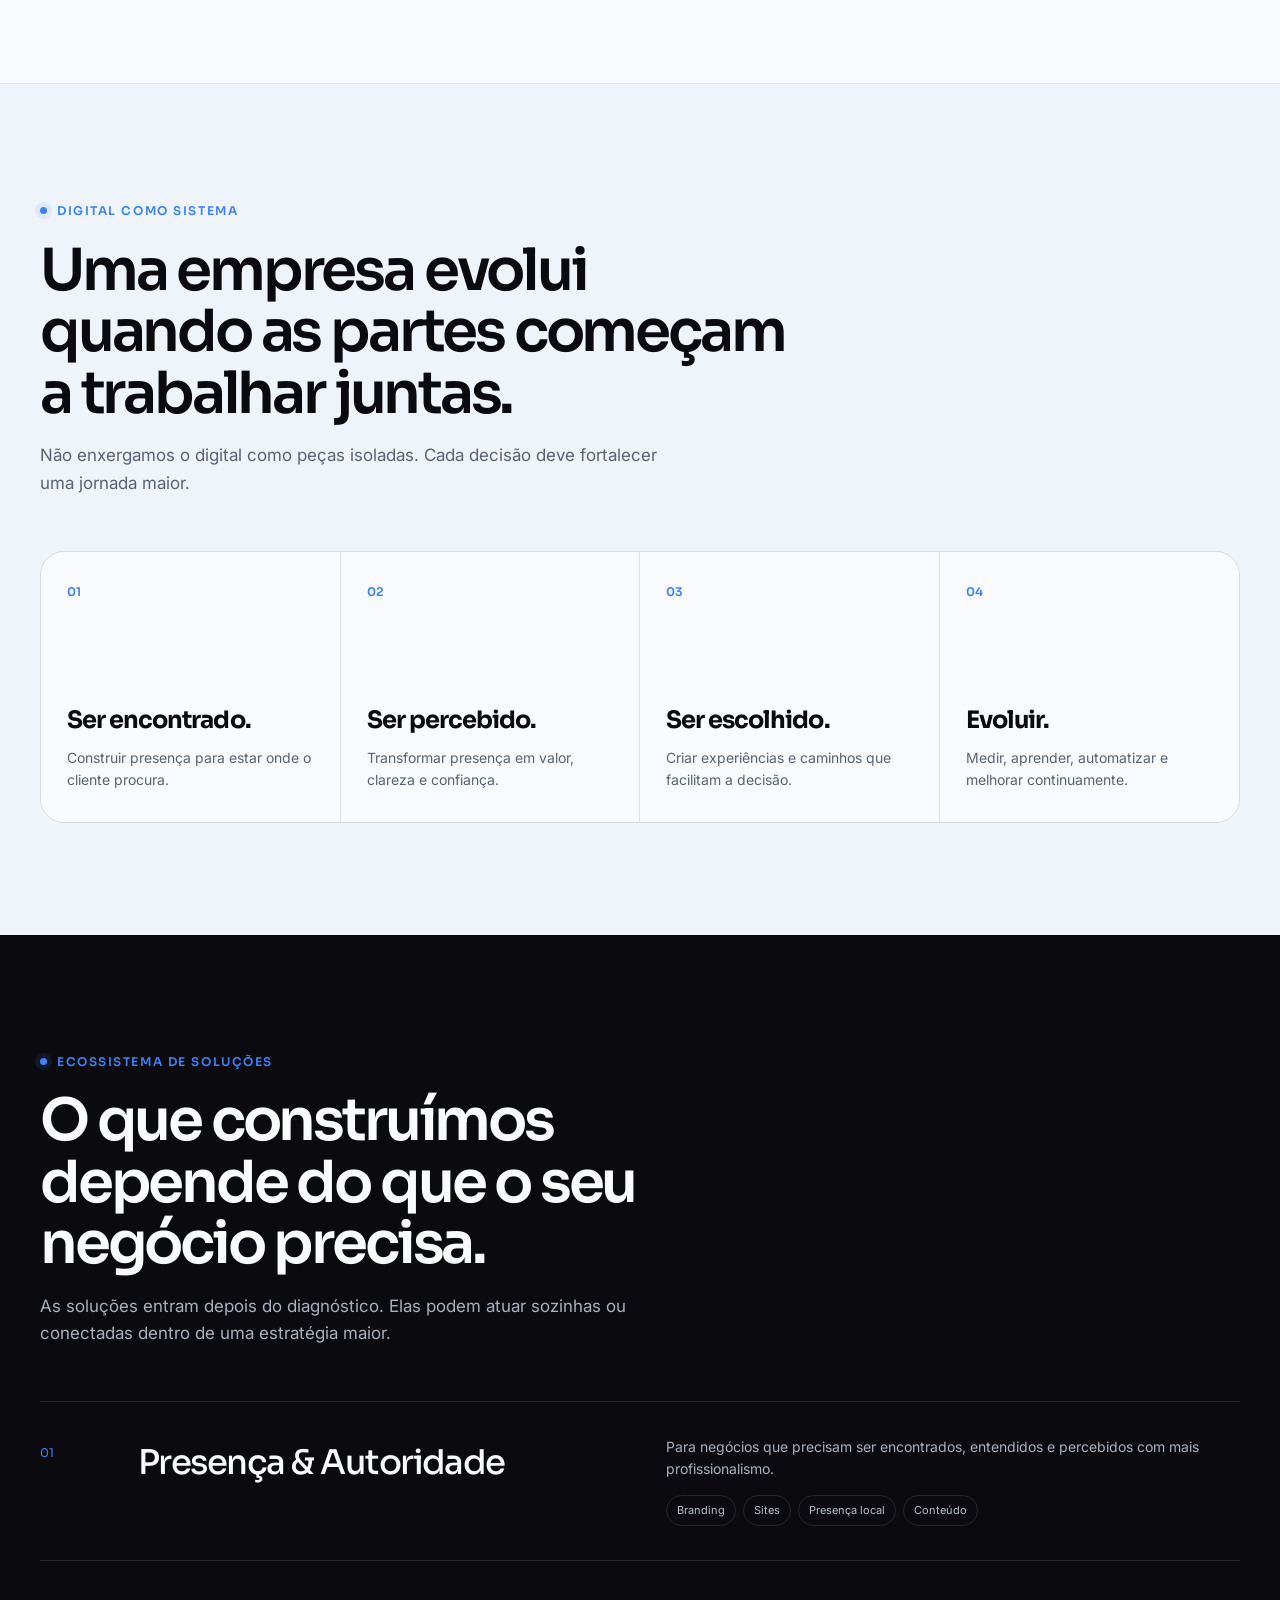
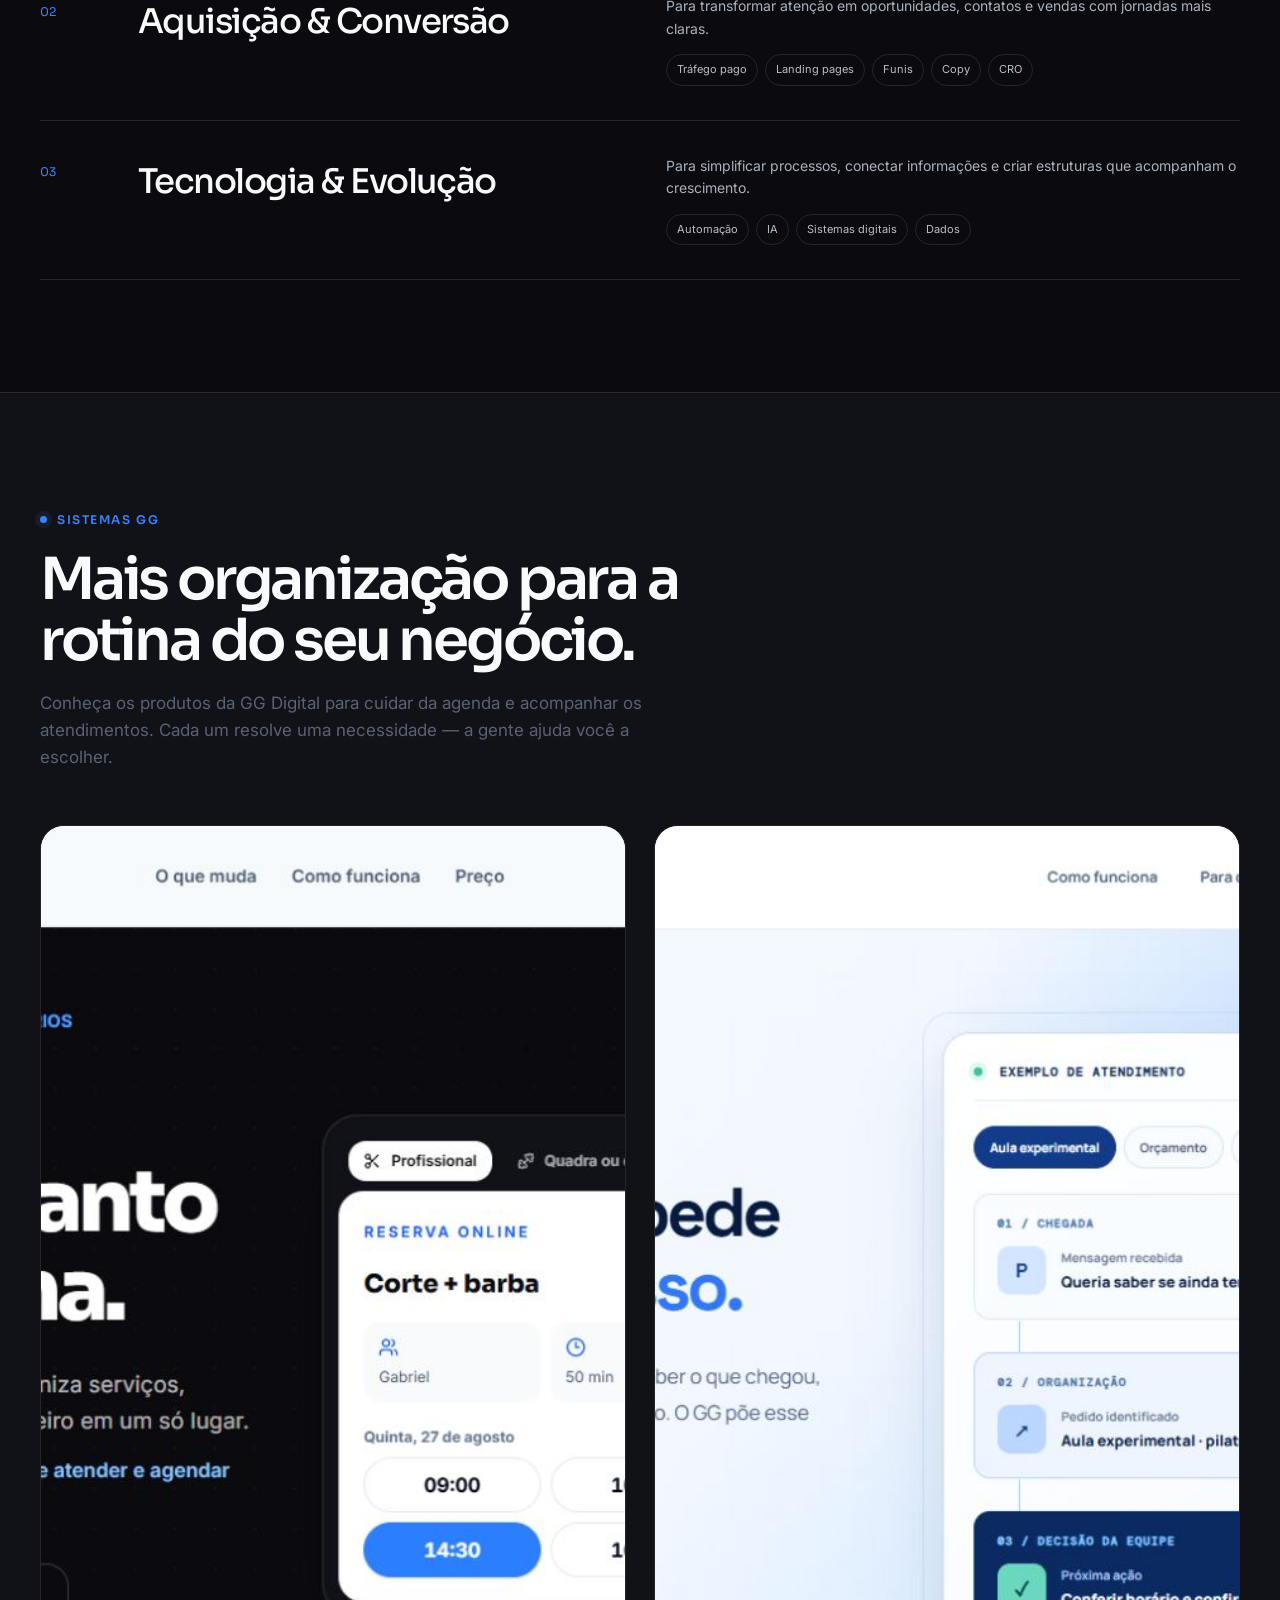
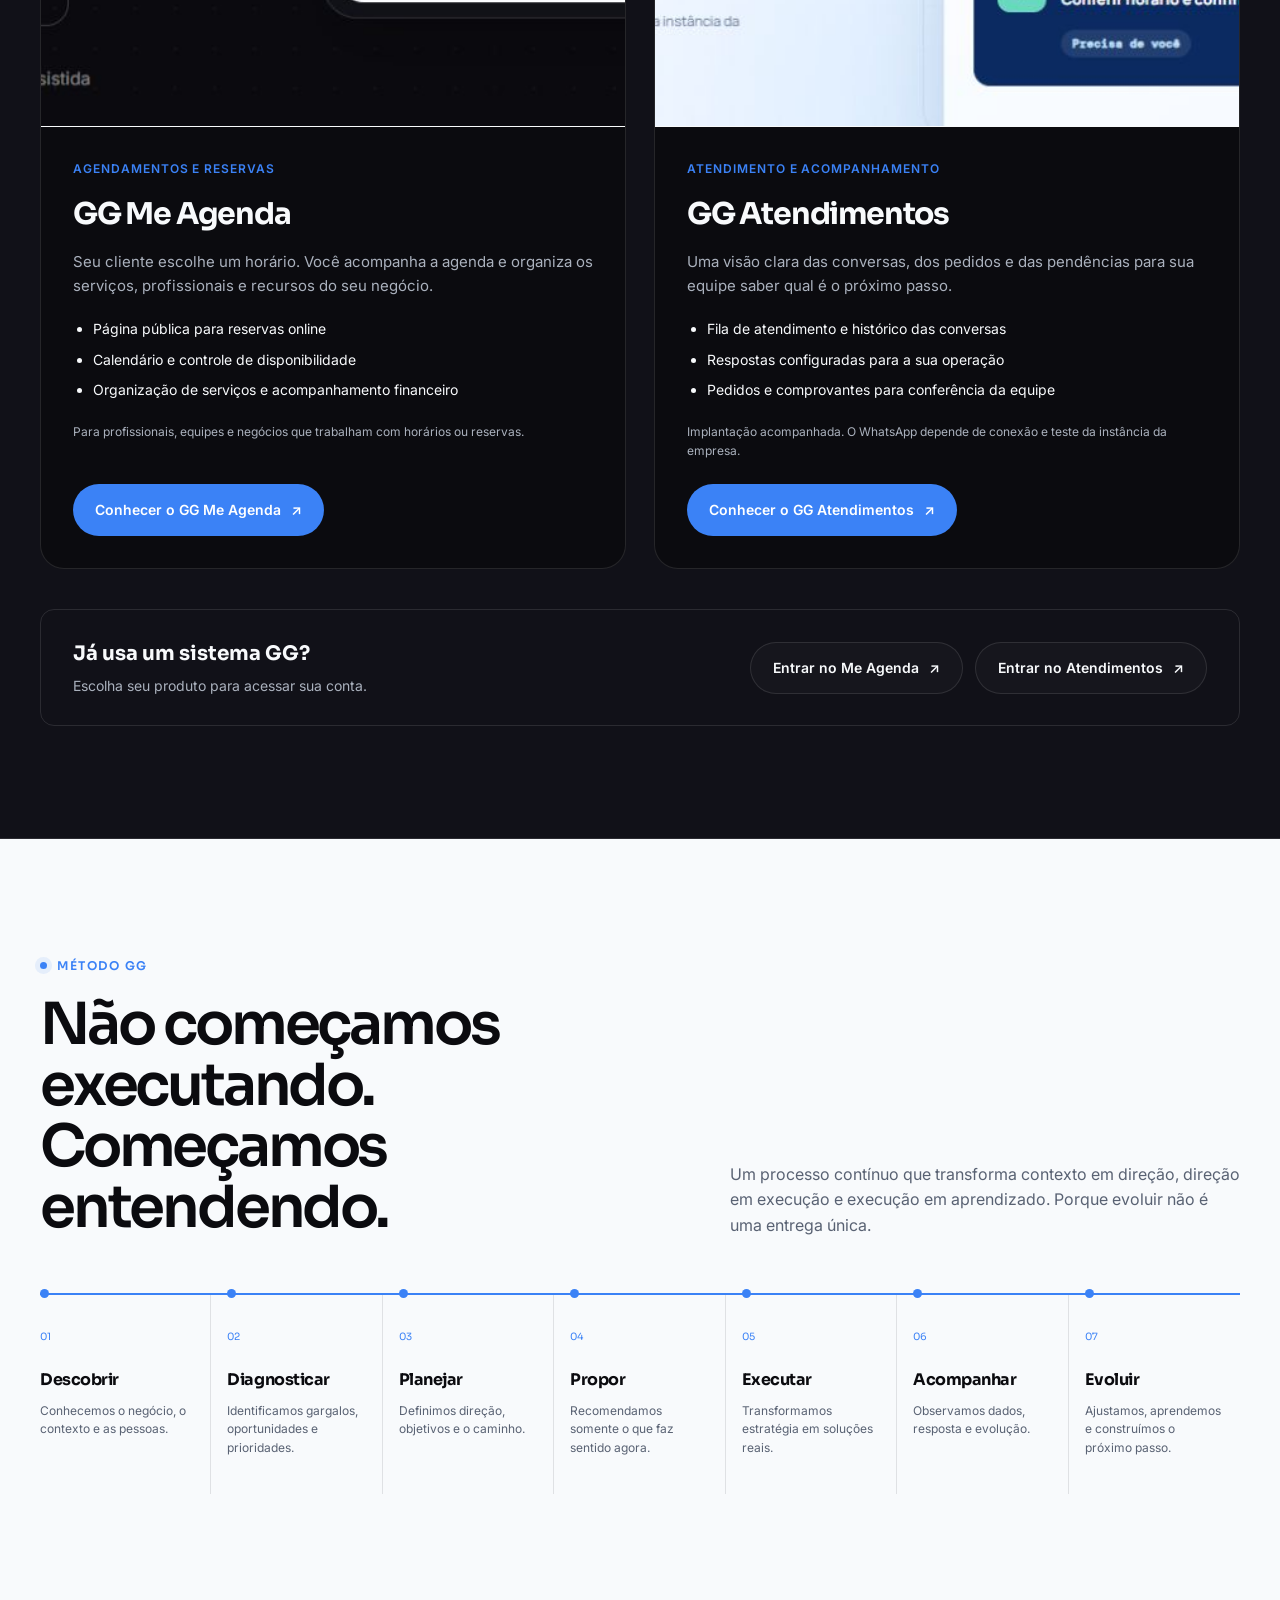
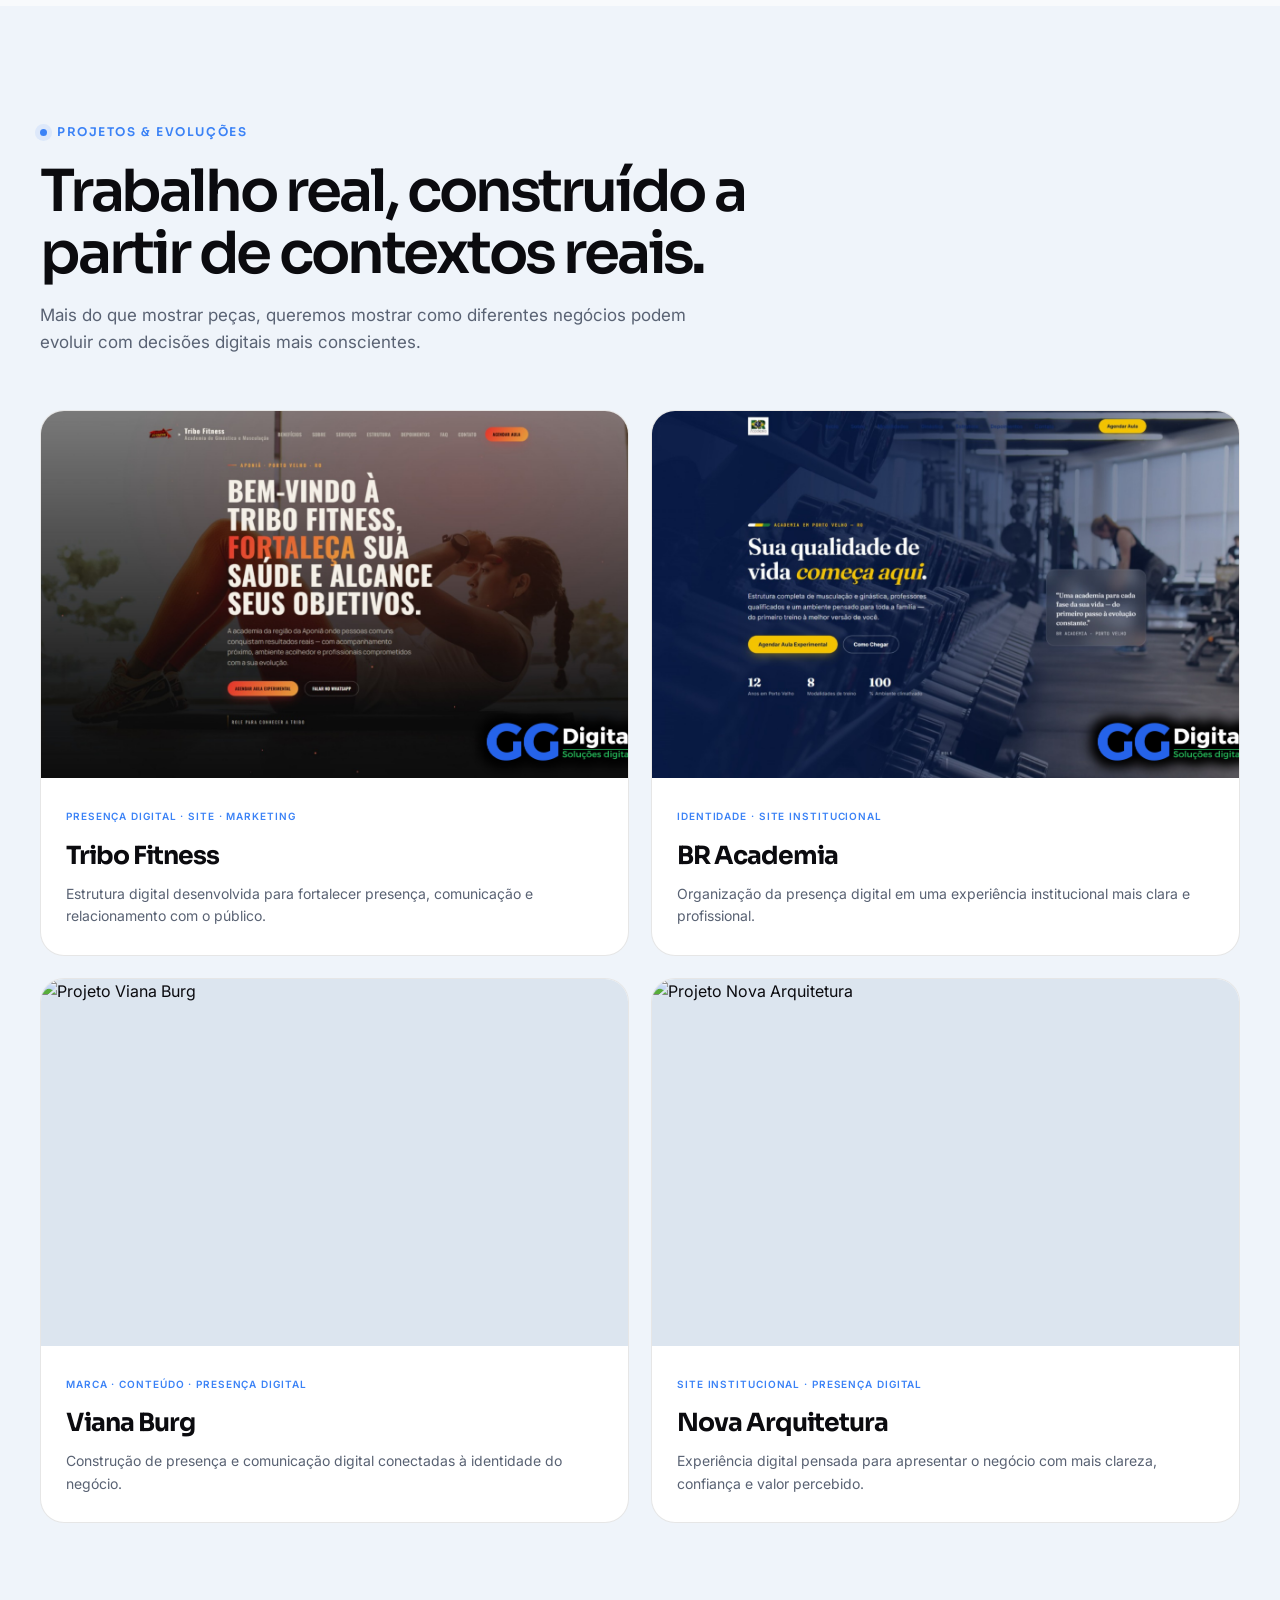
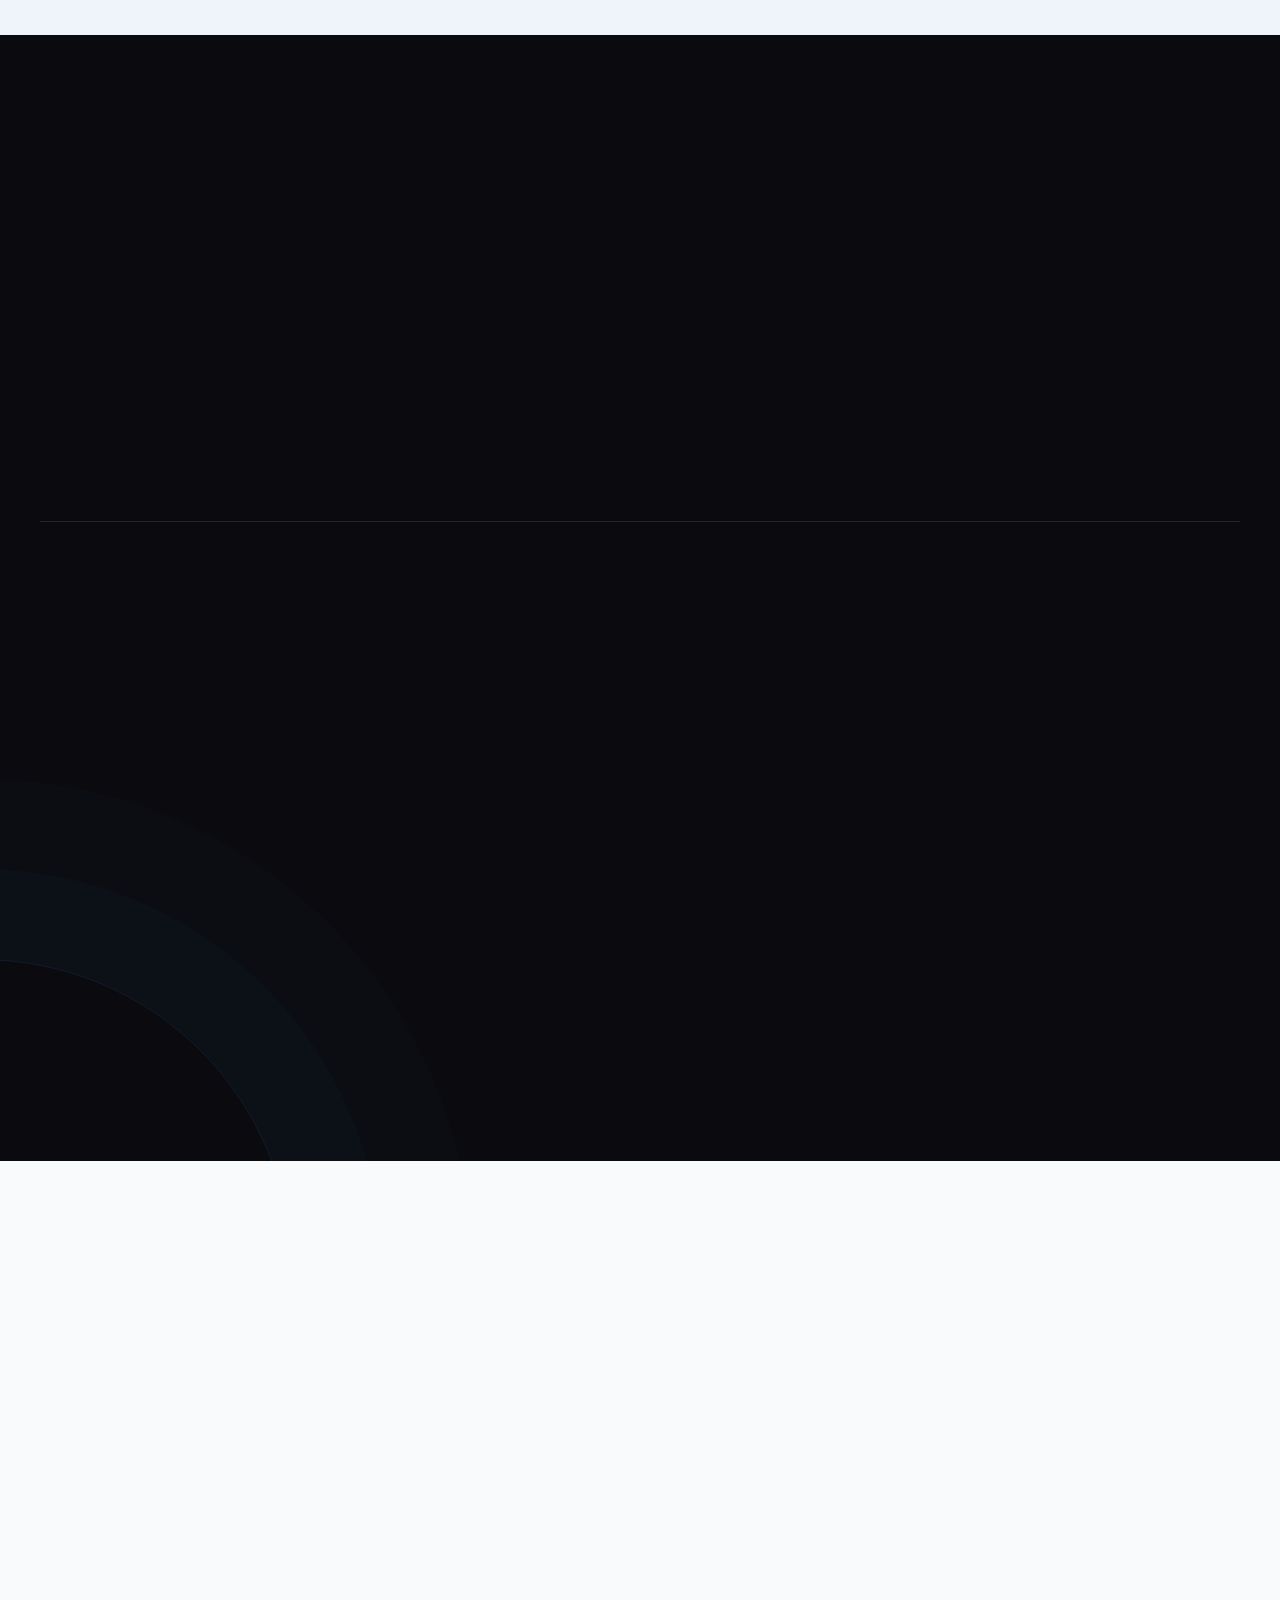
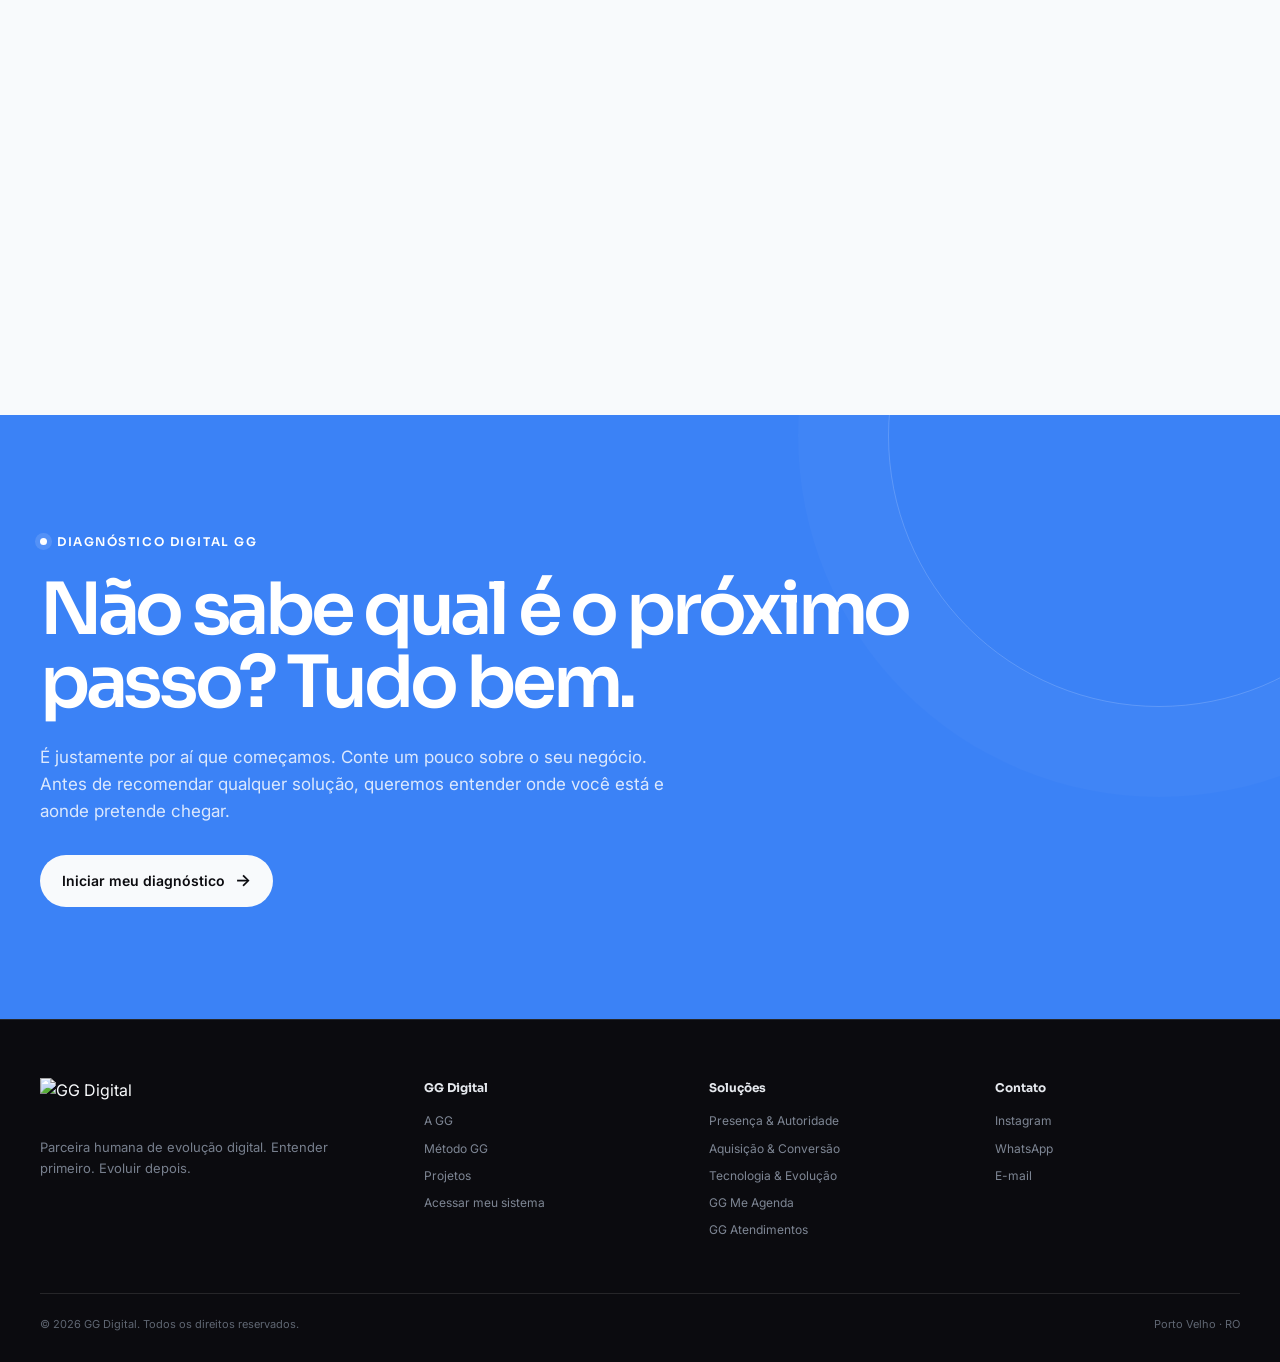
==== commit 34989ad4: "feat: apresenta sistemas GG e acessos dos clientes" ====
--- a/index.html
+++ b/index.html
@@ -7,7 +7,7 @@
   <meta name="description" content="A GG Digital entende o momento do seu negócio, identifica o que limita sua evolução e constrói as soluções digitais certas para fazê-lo avançar.">
   <meta name="robots" content="index, follow">
   <meta name="theme-color" content="#0B0B0F">
-  <link rel="canonical" href="https://ggdigital.com.br/">
+  <link rel="canonical" href="https://somosggdigital.com.br/">
 
   <meta property="og:type" content="website">
   <meta property="og:site_name" content="GG Digital">
@@ -472,6 +472,41 @@
       .motion-ready .reveal { opacity: 1; transform: none; }
       .method-rail { --line-progress: 1 !important; }
     }
+
+    /* Produtos GG: apresentação e acesso são caminhos distintos. */
+    section[id], #acessar { scroll-margin-top: 110px; }
+    .nav-links { gap: 18px; }
+    nav { gap: 20px; }
+    .products { background: var(--ink-2); border-block: 1px solid var(--line-dark); }
+    .product-grid { display: grid; grid-template-columns: repeat(2,minmax(0,1fr)); gap: 28px; }
+    .product-card { background: var(--ink); border: 1px solid var(--line-dark); border-radius: var(--radius); overflow: hidden; display: flex; flex-direction: column; }
+    .product-preview { display: block; background: var(--paper); border-bottom: 1px solid var(--line-dark); }
+    .product-preview img { width: 100%; aspect-ratio: 16/10; object-fit: cover; object-position: top; }
+    .product-copy { padding: 32px; display: flex; flex-direction: column; align-items: flex-start; flex: 1; }
+    .product-kind { color: var(--blue); font-size: 12px; font-weight: 600; letter-spacing: .08em; text-transform: uppercase; }
+    .product-copy h3 { font-family: Sora,sans-serif; font-size: clamp(23px,3vw,30px); letter-spacing: -.04em; margin: 12px 0; }
+    .product-copy p { color: var(--muted); font-size: 15px; }
+    .product-copy ul { padding-left: 20px; margin: 20px 0; color: var(--paper); font-size: 14px; }
+    .product-copy li + li { margin-top: 8px; }
+    .product-copy .product-condition { font-size: 12px; margin-bottom: 24px; }
+    .product-copy .btn { margin-top: auto; }
+    .system-access { margin-top: 40px; padding: 28px 32px; border: 1px solid var(--line-dark); border-radius: var(--radius-sm); display: flex; align-items: center; justify-content: space-between; gap: 24px; }
+    .system-access h3 { font-family: Sora,sans-serif; font-size: 20px; }
+    .system-access p { color: var(--muted); font-size: 14px; margin-top: 5px; }
+    .access-links { display: flex; gap: 12px; flex-wrap: wrap; }
+    @media (min-width: 761px) and (max-width: 1100px) {
+      .nav-links { gap: 12px; } nav { gap: 12px; } .nav-links a { font-size: 11px; }
+      .nav-cta { padding-inline: 12px; font-size: 11px; }
+      .brand-text { font-size: 12px; }
+    }
+    @media (max-width: 760px) {
+      .product-grid { grid-template-columns: 1fr; }
+      .product-copy { padding: 24px; }
+      .system-access { align-items: stretch; flex-direction: column; padding: 24px; }
+      .access-links { flex-direction: column; }
+      .product-copy .btn { width: 100%; padding-inline: 12px; }
+    }
+
   </style>
 </head>
 
@@ -487,8 +522,10 @@
         <div class="nav-links">
           <a href="#gg">A GG</a>
           <a href="#solucoes">Soluções</a>
+          <a href="#sistemas">Sistemas GG</a>
           <a href="#metodo">Método</a>
           <a href="#projetos">Projetos</a>
+          <a href="#acessar">Acessar meu sistema</a>
         </div>
 
         <a class="btn btn-primary nav-cta diagnostic-link" href="/diagnostico">Iniciar diagnóstico</a>
@@ -500,8 +537,10 @@
   <div class="mobile-menu" id="mobileMenu">
     <a href="#gg">A GG</a>
     <a href="#solucoes">Soluções</a>
+          <a href="#sistemas">Sistemas GG</a>
     <a href="#metodo">Método</a>
     <a href="#projetos">Projetos</a>
+          <a href="#acessar">Acessar meu sistema</a>
     <a class="diagnostic-link" href="/diagnostico">Iniciar diagnóstico</a>
   </div>
   <button class="menu-backdrop" id="menuBackdrop" type="button" aria-label="Fechar menu" tabindex="-1"></button>
@@ -517,7 +556,7 @@
             <a href="/diagnostico" class="btn btn-primary diagnostic-link">Iniciar diagnóstico <span class="arrow">→</span></a>
             <a href="#gg" class="btn btn-quiet">Conhecer a GG</a>
           </div>
-          <p class="hero-note">Sem solução pronta. Sem pacote empurrado. Começamos entendendo.</p>
+          <p class="hero-note">Cada negócio tem seu momento. Indicamos a solução que faz sentido para o seu.</p>
         </div>
 
         <div class="hero-symbol reveal" aria-label="Símbolo oficial da GG Digital">
@@ -604,6 +643,52 @@
               <div class="tags"><span class="tag">Automação</span><span class="tag">IA</span><span class="tag">Sistemas digitais</span><span class="tag">Dados</span></div>
             </div>
           </article>
+        </div>
+      </div>
+    </section>
+
+
+    <section class="products section-pad" id="sistemas" aria-labelledby="systems-title">
+      <div class="wrap">
+        <div class="section-head reveal">
+          <span class="eyebrow">Sistemas GG</span>
+          <h2 id="systems-title">Mais organização para a rotina do seu negócio.</h2>
+          <p>Conheça os produtos da GG Digital para cuidar da agenda e acompanhar os atendimentos. Cada um resolve uma necessidade — a gente ajuda você a escolher.</p>
+        </div>
+        <div class="product-grid">
+          <article class="product-card reveal">
+            <a class="product-preview" href="https://agenda.somosggdigital.com.br/" aria-label="Ver a apresentação do GG Me Agenda">
+              <img src="images/gg-me-agenda.jpg" alt="Captura da página pública do GG Me Agenda, com apresentação de reservas online" loading="lazy" width="1440" height="900">
+            </a>
+            <div class="product-copy">
+              <span class="product-kind">Agendamentos e reservas</span>
+              <h3>GG Me Agenda</h3>
+              <p>Seu cliente escolhe um horário. Você acompanha a agenda e organiza os serviços, profissionais e recursos do seu negócio.</p>
+              <ul><li>Página pública para reservas online</li><li>Calendário e controle de disponibilidade</li><li>Organização de serviços e acompanhamento financeiro</li></ul>
+              <p class="product-condition">Para profissionais, equipes e negócios que trabalham com horários ou reservas.</p>
+              <a class="btn btn-primary" href="https://agenda.somosggdigital.com.br/">Conhecer o GG Me Agenda <span aria-hidden="true">↗</span></a>
+            </div>
+          </article>
+          <article class="product-card reveal">
+            <a class="product-preview" href="https://gg-atendimentos.vercel.app/" aria-label="Ver a apresentação do GG Atendimentos">
+              <img src="images/gg-atendimentos.jpg" alt="Captura da página pública do GG Atendimentos, com exemplo ilustrativo do fluxo de atendimento" loading="lazy" width="1440" height="900">
+            </a>
+            <div class="product-copy">
+              <span class="product-kind">Atendimento e acompanhamento</span>
+              <h3>GG Atendimentos</h3>
+              <p>Uma visão clara das conversas, dos pedidos e das pendências para sua equipe saber qual é o próximo passo.</p>
+              <ul><li>Fila de atendimento e histórico das conversas</li><li>Respostas configuradas para a sua operação</li><li>Pedidos e comprovantes para conferência da equipe</li></ul>
+              <p class="product-condition">Implantação acompanhada. O WhatsApp depende de conexão e teste da instância da empresa.</p>
+              <a class="btn btn-primary" href="https://gg-atendimentos.vercel.app/">Conhecer o GG Atendimentos <span aria-hidden="true">↗</span></a>
+            </div>
+          </article>
+        </div>
+        <div class="system-access" id="acessar" aria-labelledby="access-title">
+          <div><h3 id="access-title">Já usa um sistema GG?</h3><p>Escolha seu produto para acessar sua conta.</p></div>
+          <div class="access-links">
+            <a class="btn btn-quiet" href="https://agenda.somosggdigital.com.br/auth">Entrar no Me Agenda <span aria-hidden="true">↗</span></a>
+            <a class="btn btn-quiet" href="https://gg-atendimentos.vercel.app/app.html">Entrar no Atendimentos <span aria-hidden="true">↗</span></a>
+          </div>
         </div>
       </div>
     </section>
@@ -733,8 +818,9 @@
           <a class="brand" href="#inicio"><img src="images/logo.png" alt="GG Digital"></a>
           <p>Parceira humana de evolução digital. Entender primeiro. Evoluir depois.</p>
         </div>
-        <div class="footer-col"><h4>GG Digital</h4><a href="#gg">A GG</a><a href="#metodo">Método GG</a><a href="#projetos">Projetos</a></div>
-        <div class="footer-col"><h4>Soluções</h4><a href="#solucoes">Presença & Autoridade</a><a href="#solucoes">Aquisição & Conversão</a><a href="#solucoes">Tecnologia & Evolução</a></div>
+        <div class="footer-col"><h4>GG Digital</h4><a href="#gg">A GG</a><a href="#metodo">Método GG</a><a href="#projetos">Projetos</a>
+          <a href="#acessar">Acessar meu sistema</a></div>
+        <div class="footer-col"><h4>Soluções</h4><a href="#solucoes">Presença & Autoridade</a><a href="#solucoes">Aquisição & Conversão</a><a href="#solucoes">Tecnologia & Evolução</a><a href="https://agenda.somosggdigital.com.br/">GG Me Agenda</a><a href="https://gg-atendimentos.vercel.app/">GG Atendimentos</a></div>
         <div class="footer-col"><h4>Contato</h4><a id="instagram" href="https://instagram.com/gg.ajuda" target="_blank" rel="noopener">Instagram</a><a id="whatsapp" href="#" target="_blank" rel="noopener">WhatsApp</a><a href="mailto:gg.digital.comercial@gmail.com">E-mail</a></div>
       </div>
       <div class="footer-bottom"><span>© <span id="year"></span> GG Digital. Todos os direitos reservados.</span><span>Porto Velho · RO</span></div>
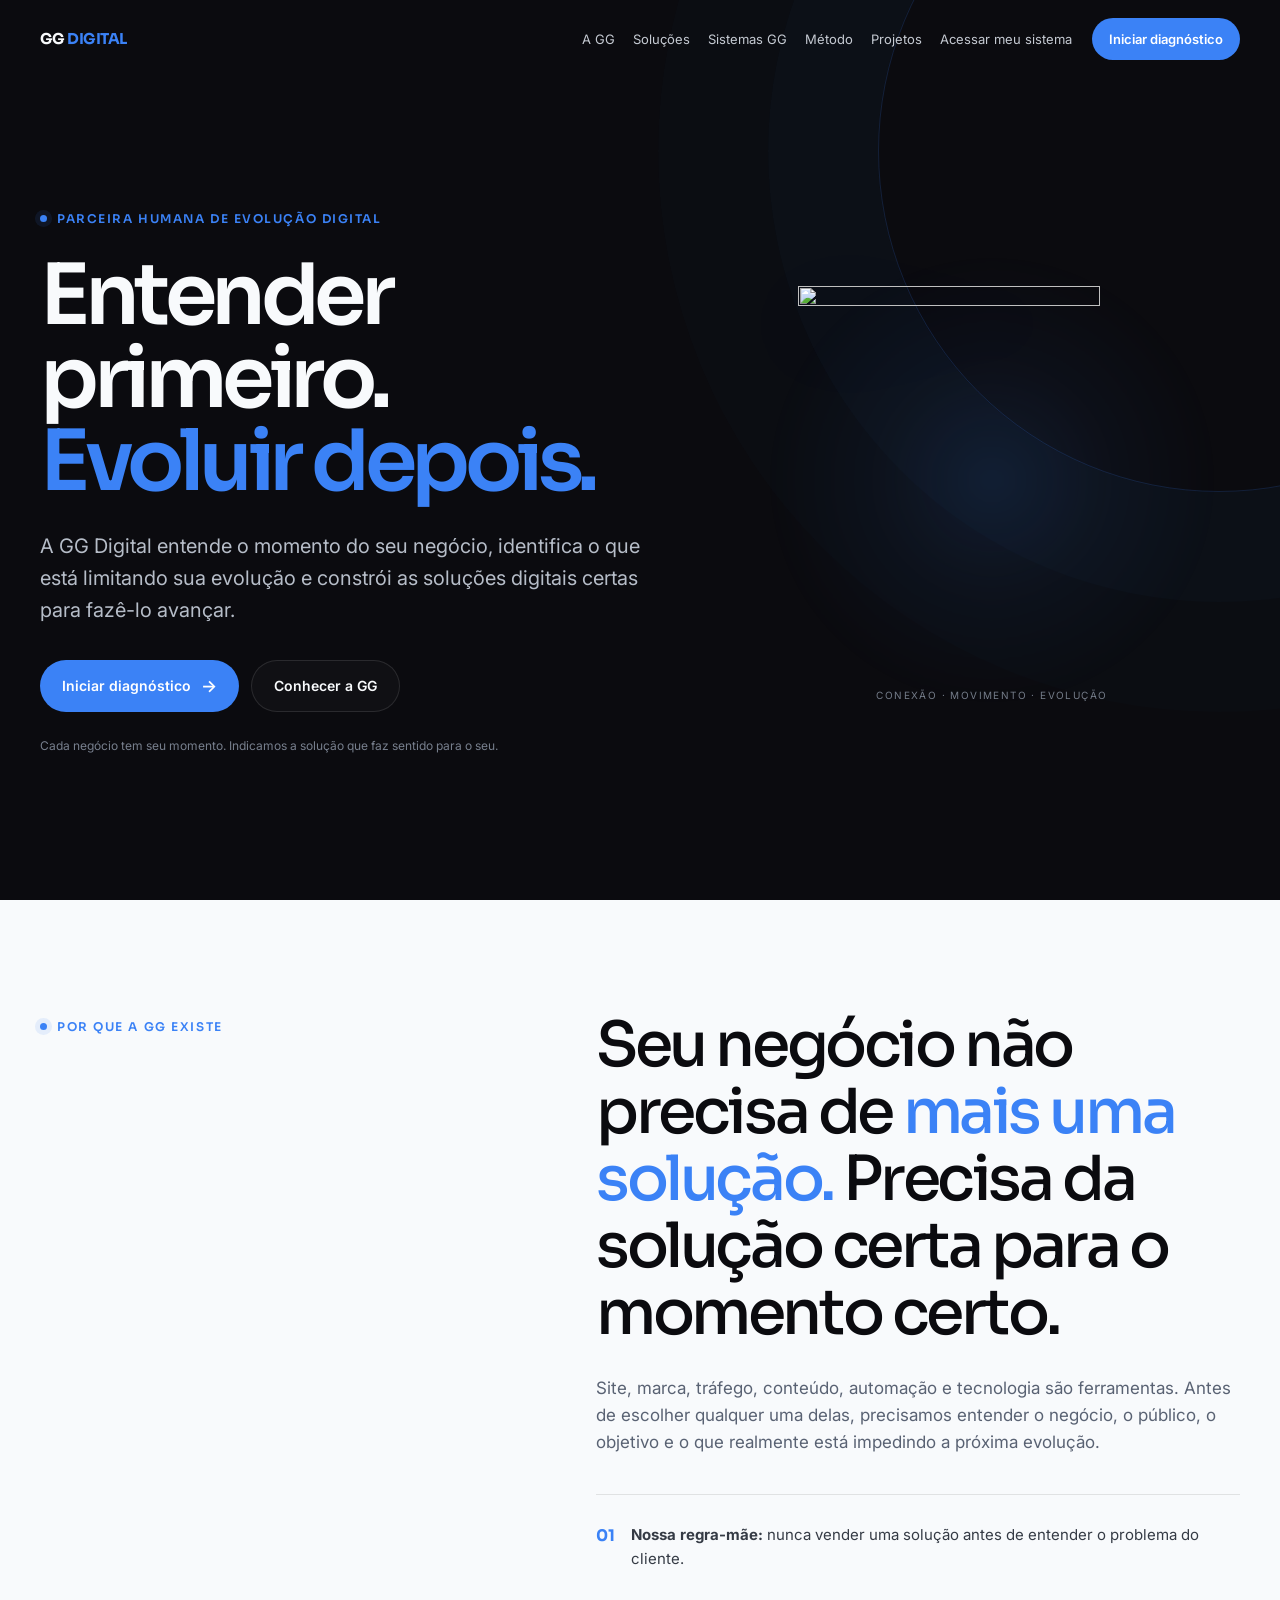
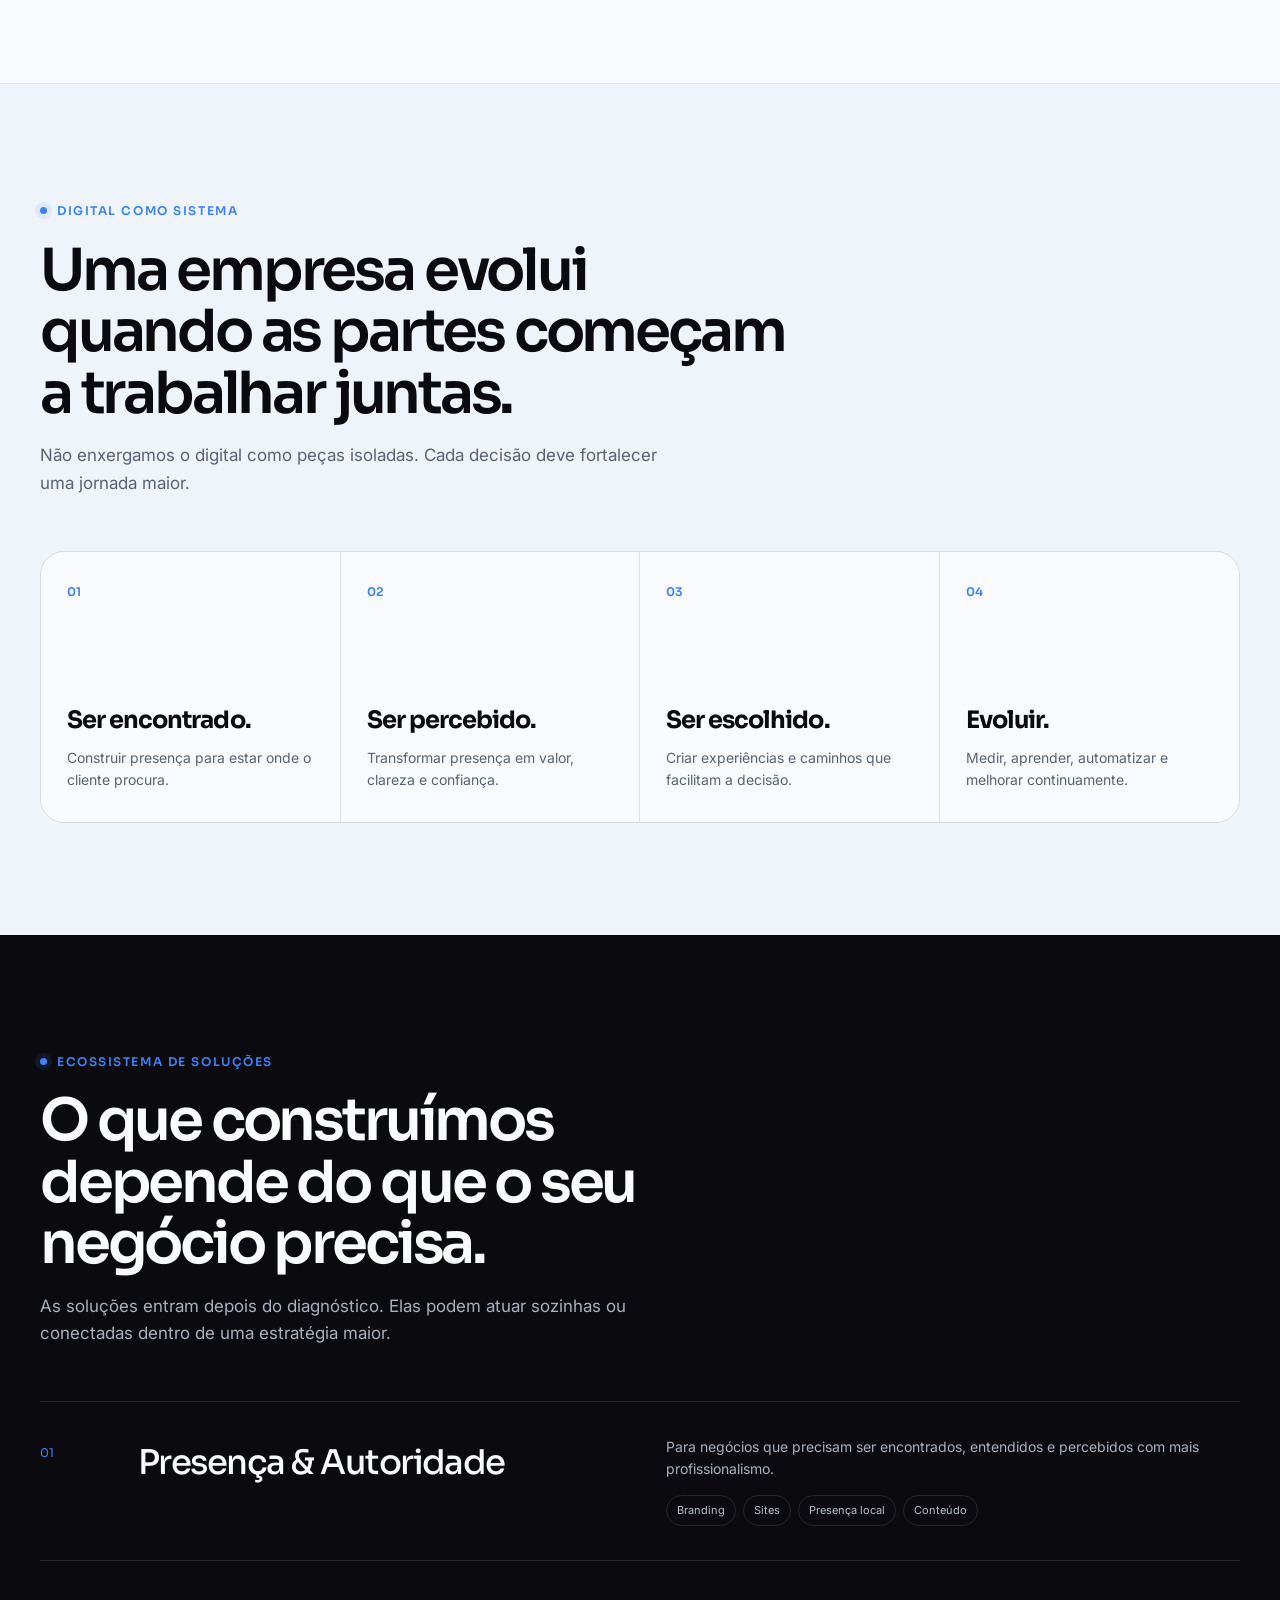
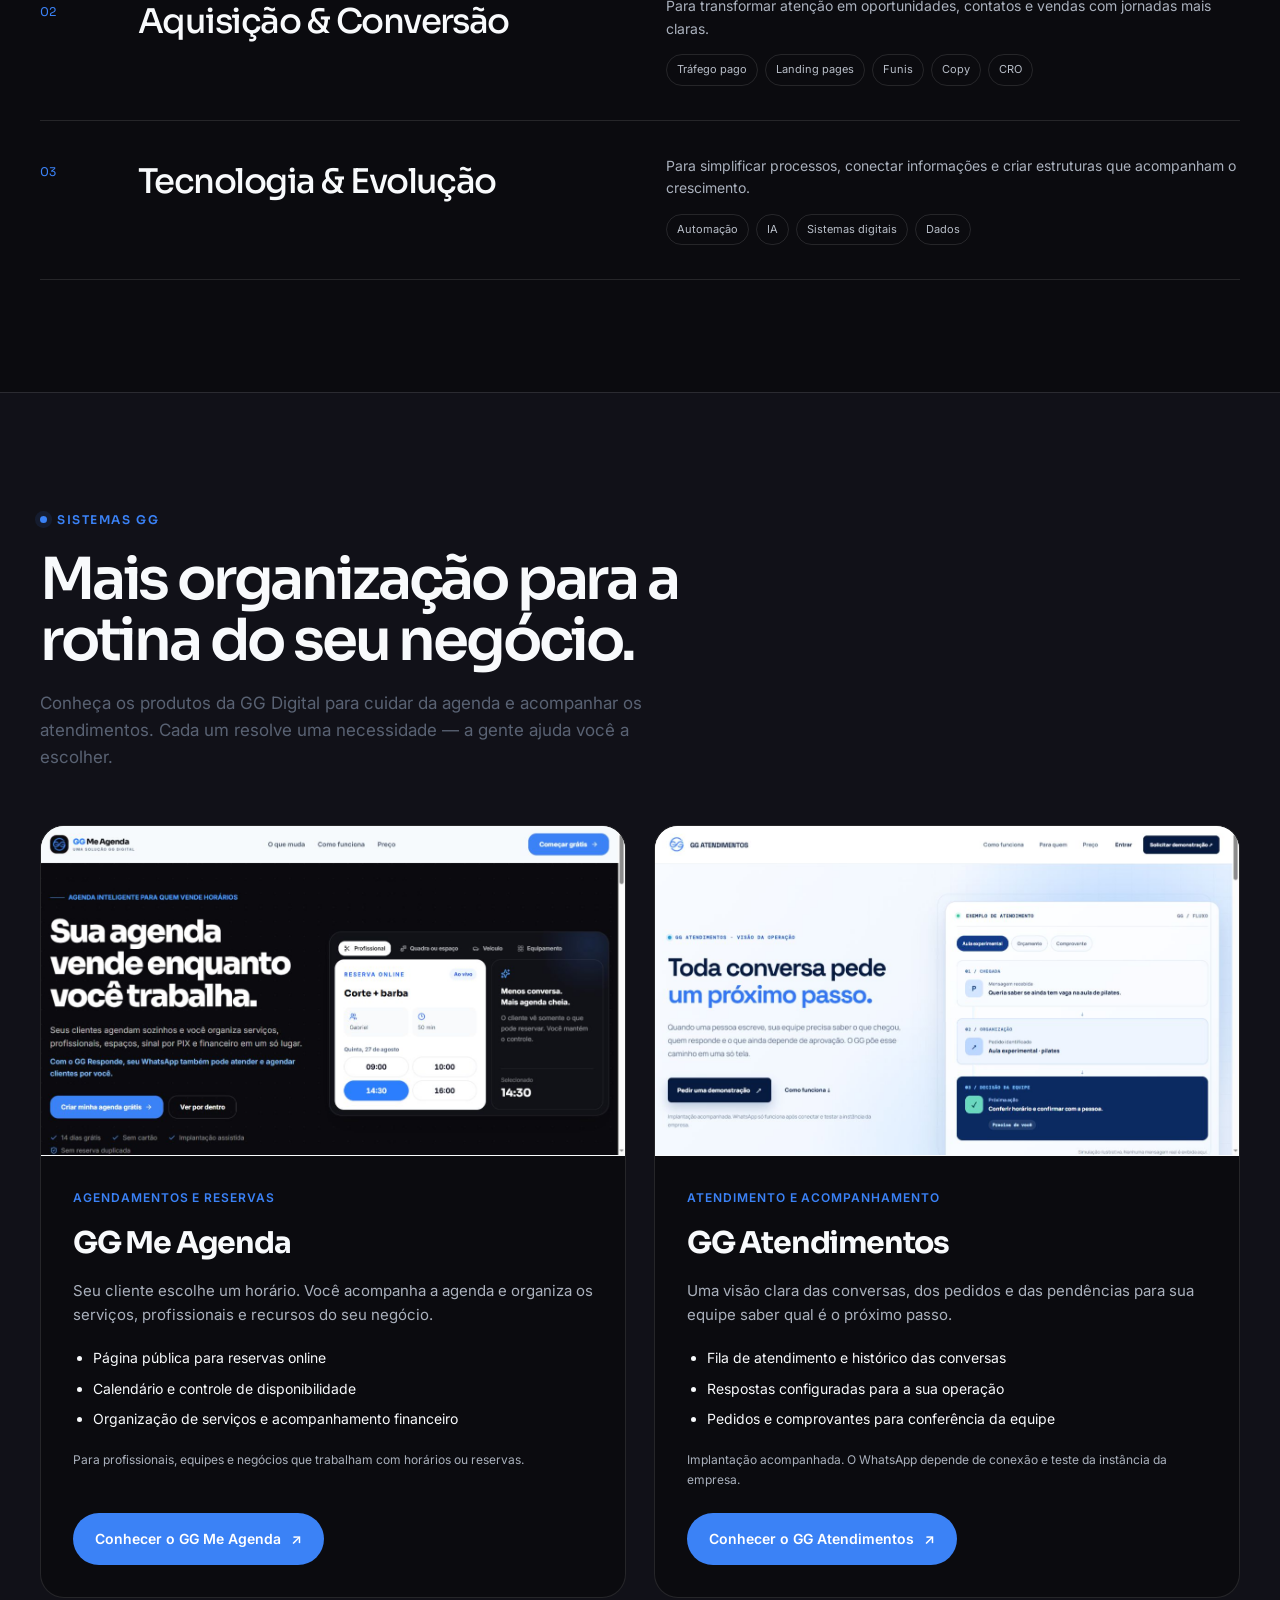
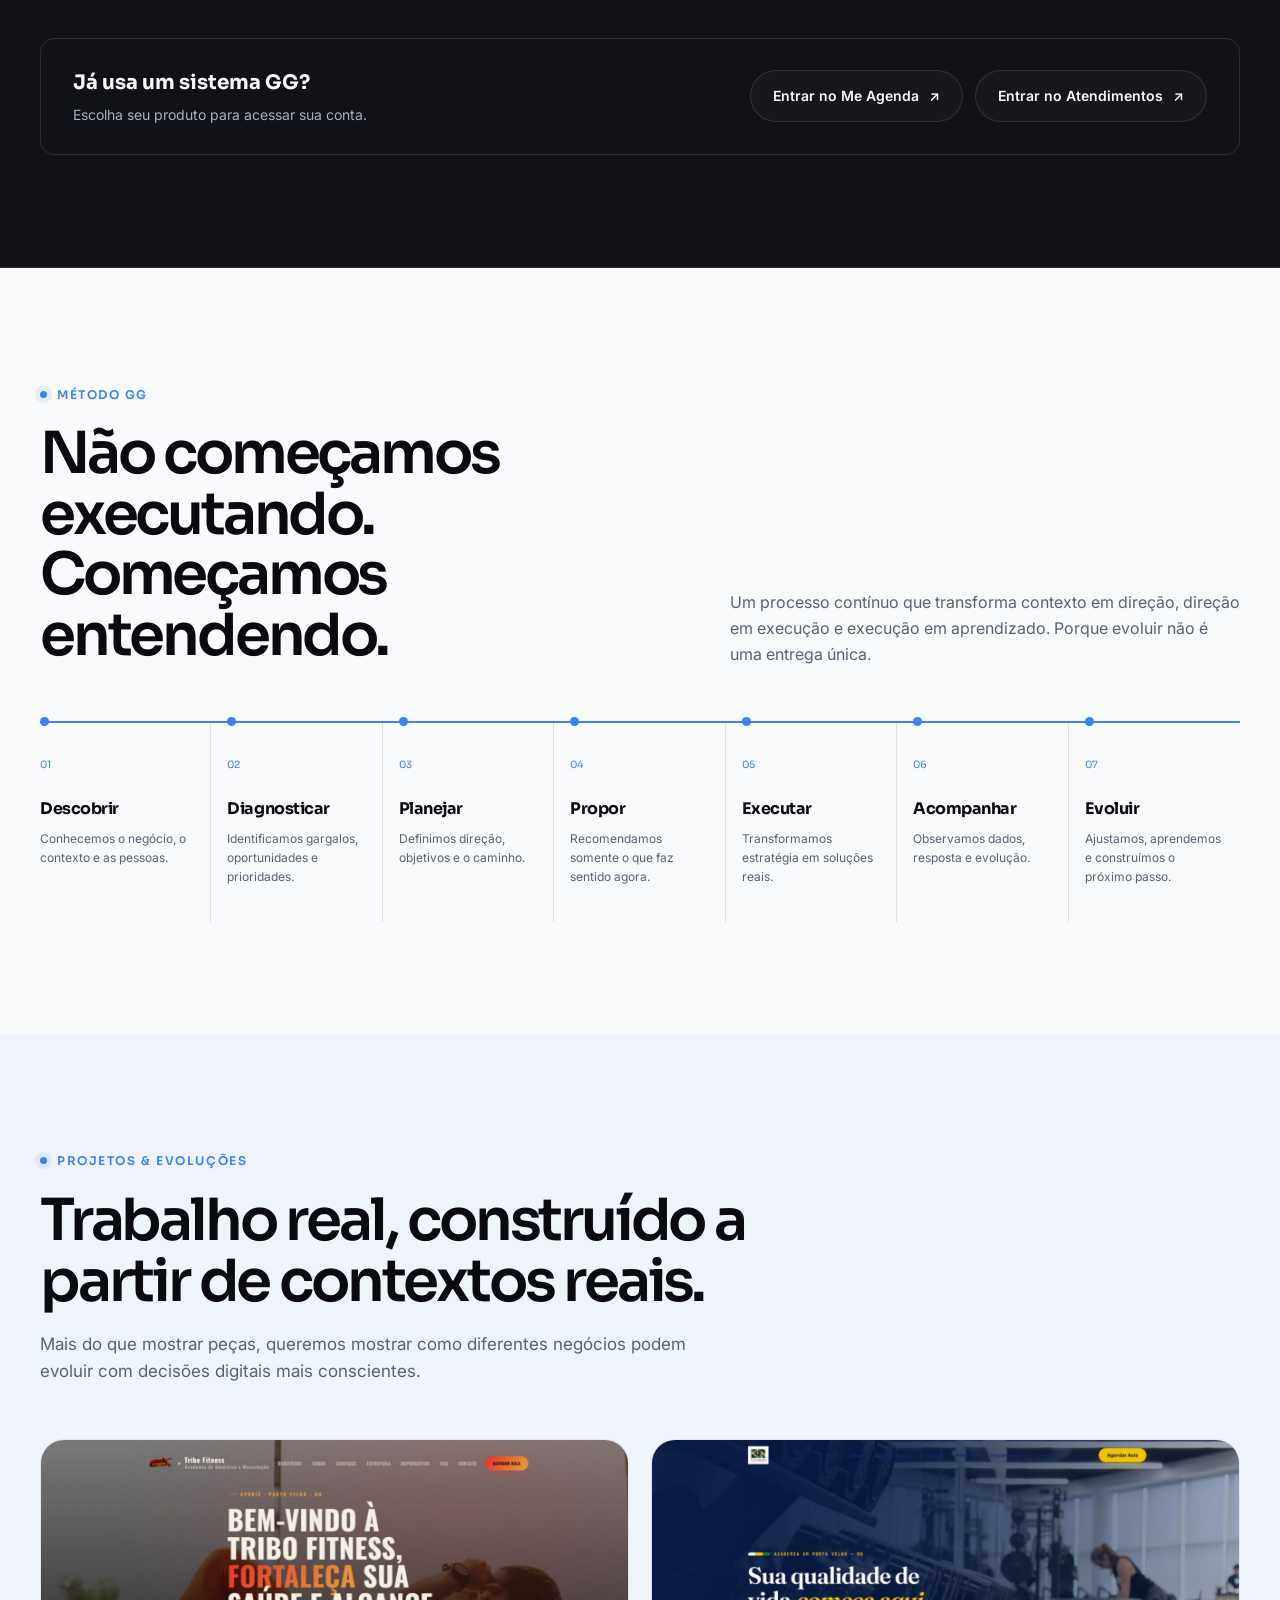
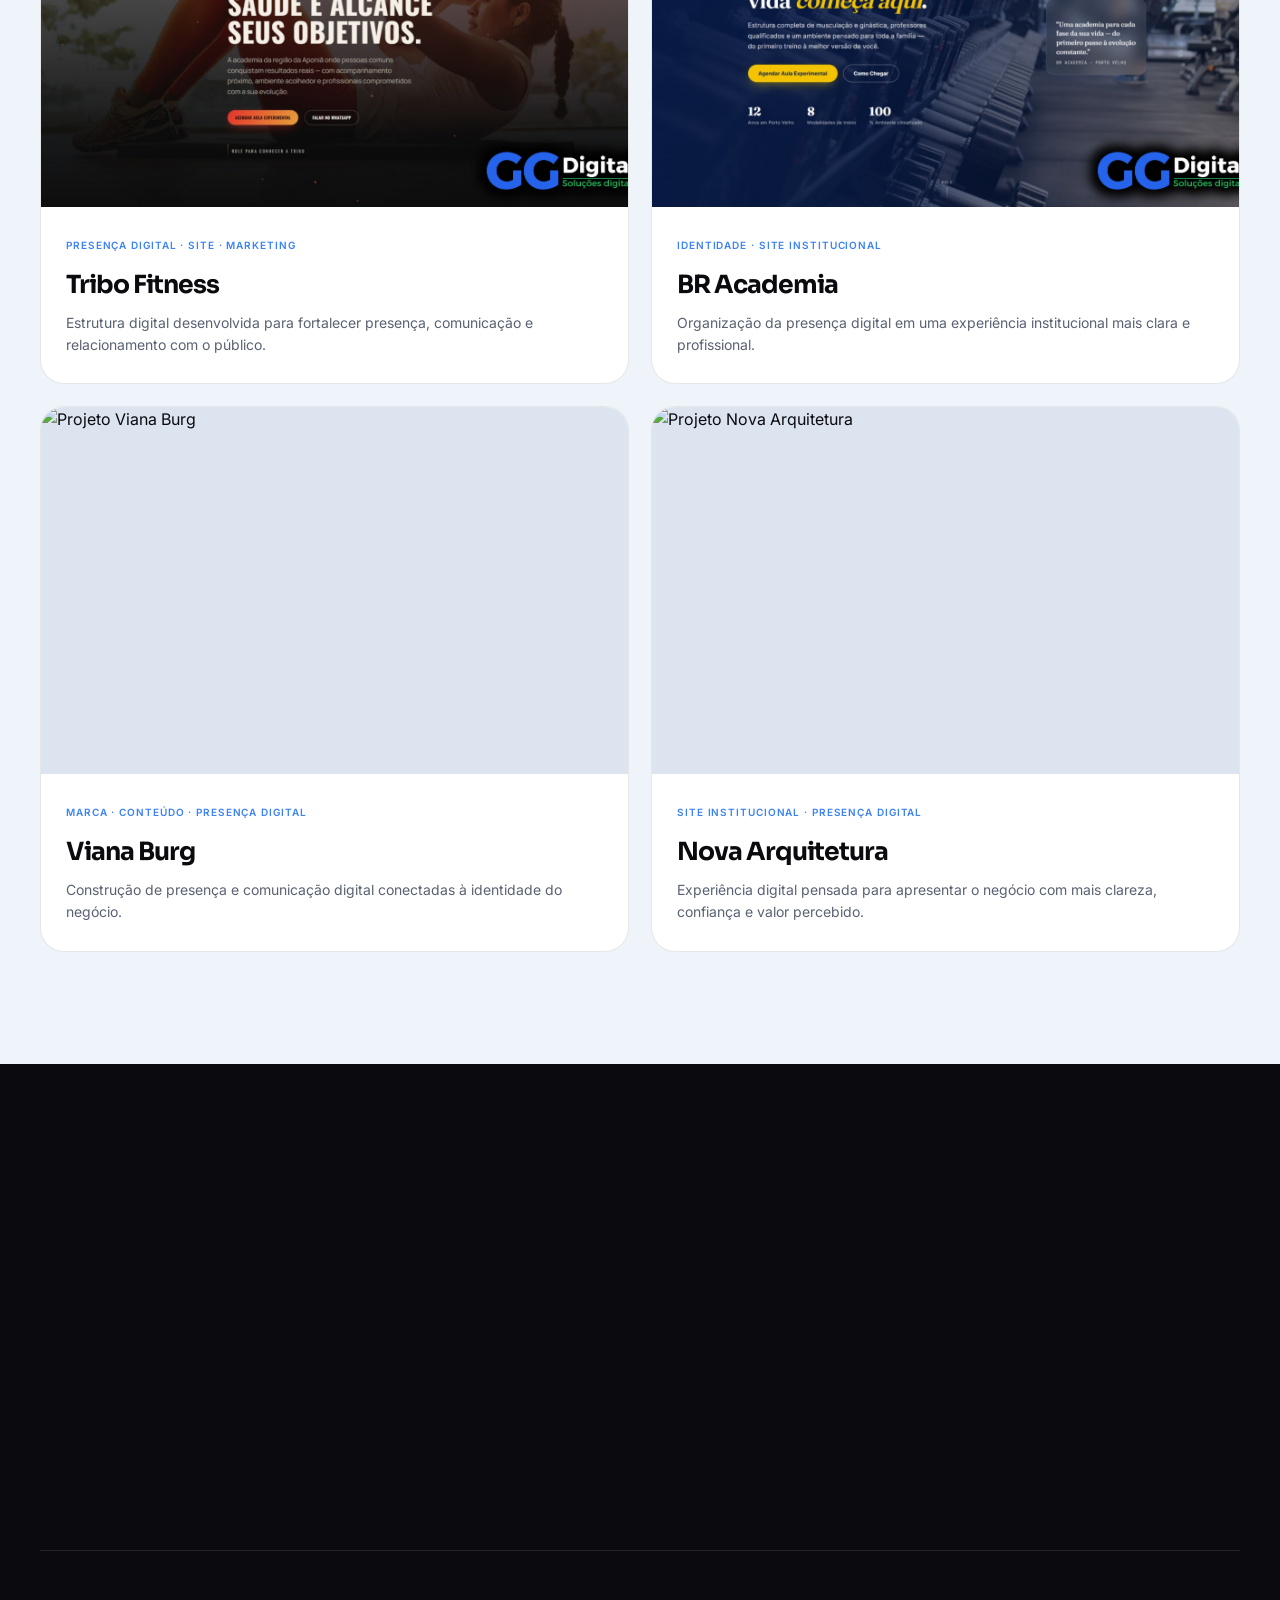
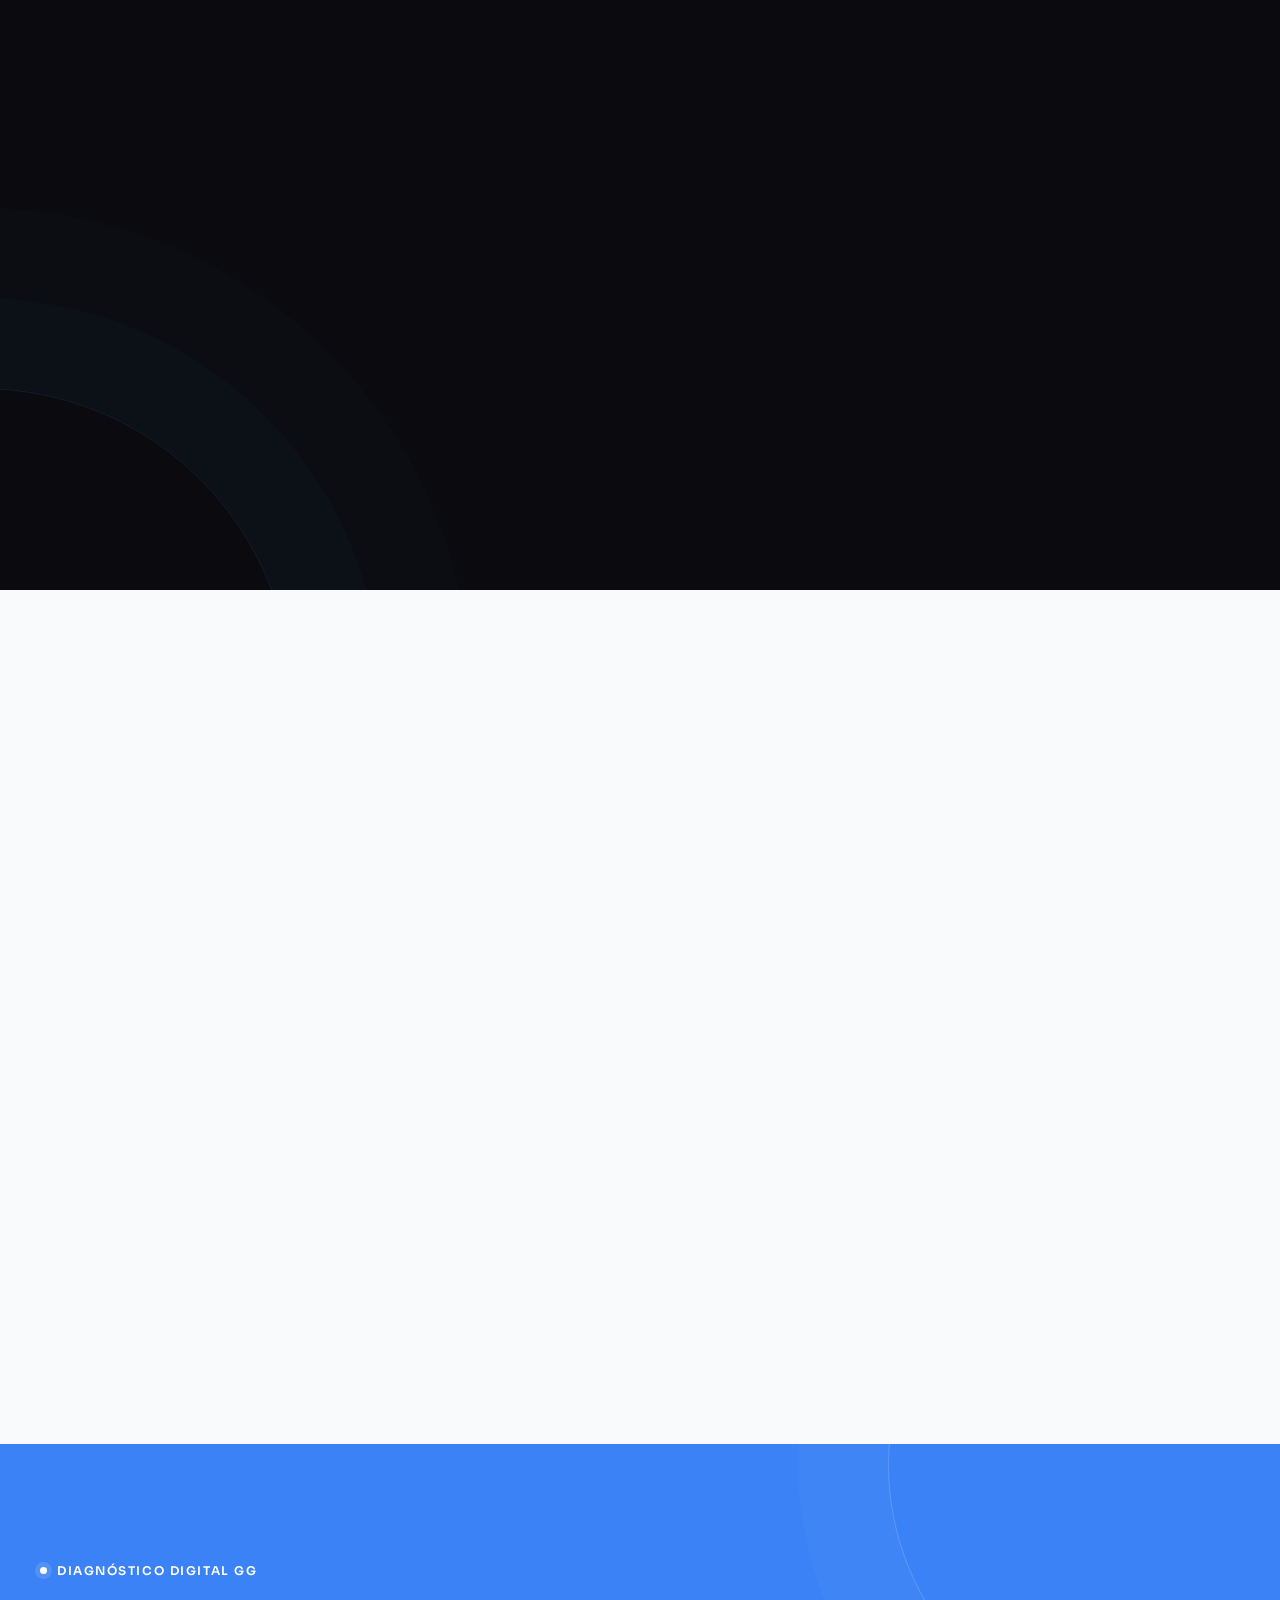
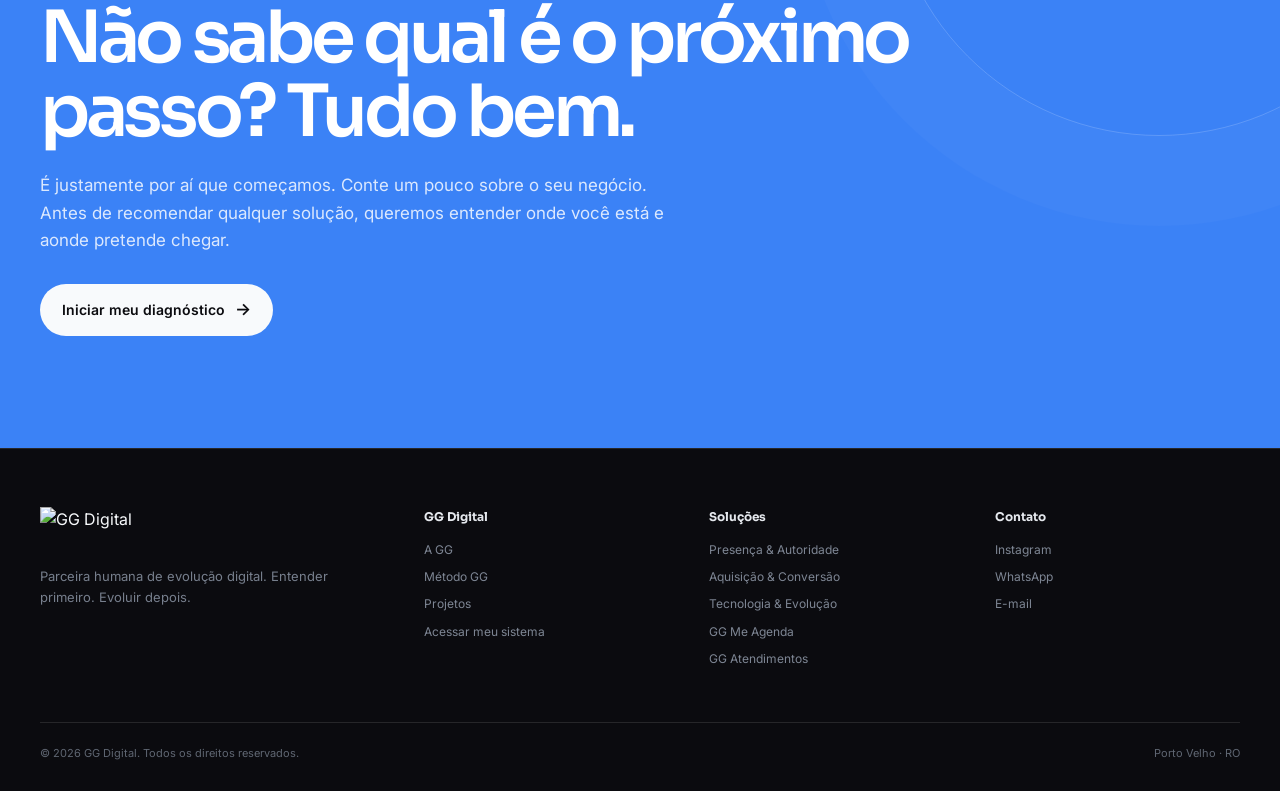
==== commit e6bd8259: "fix: preserva proporcao das capturas dos produtos" ====
--- a/index.html
+++ b/index.html
@@ -481,7 +481,7 @@
     .product-grid { display: grid; grid-template-columns: repeat(2,minmax(0,1fr)); gap: 28px; }
     .product-card { background: var(--ink); border: 1px solid var(--line-dark); border-radius: var(--radius); overflow: hidden; display: flex; flex-direction: column; }
     .product-preview { display: block; background: var(--paper); border-bottom: 1px solid var(--line-dark); }
-    .product-preview img { width: 100%; aspect-ratio: 16/10; object-fit: cover; object-position: top; }
+    .product-preview img { width: 100%; height: auto; aspect-ratio: 1265/712; object-fit: cover; object-position: top; }
     .product-copy { padding: 32px; display: flex; flex-direction: column; align-items: flex-start; flex: 1; }
     .product-kind { color: var(--blue); font-size: 12px; font-weight: 600; letter-spacing: .08em; text-transform: uppercase; }
     .product-copy h3 { font-family: Sora,sans-serif; font-size: clamp(23px,3vw,30px); letter-spacing: -.04em; margin: 12px 0; }
@@ -658,7 +658,7 @@
         <div class="product-grid">
           <article class="product-card reveal">
             <a class="product-preview" href="https://agenda.somosggdigital.com.br/" aria-label="Ver a apresentação do GG Me Agenda">
-              <img src="images/gg-me-agenda.jpg" alt="Captura da página pública do GG Me Agenda, com apresentação de reservas online" loading="lazy" width="1440" height="900">
+              <img src="images/gg-me-agenda.jpg" alt="Captura da página pública do GG Me Agenda, com apresentação de reservas online" loading="lazy" width="1265" height="712">
             </a>
             <div class="product-copy">
               <span class="product-kind">Agendamentos e reservas</span>
@@ -671,7 +671,7 @@
           </article>
           <article class="product-card reveal">
             <a class="product-preview" href="https://gg-atendimentos.vercel.app/" aria-label="Ver a apresentação do GG Atendimentos">
-              <img src="images/gg-atendimentos.jpg" alt="Captura da página pública do GG Atendimentos, com exemplo ilustrativo do fluxo de atendimento" loading="lazy" width="1440" height="900">
+              <img src="images/gg-atendimentos.jpg" alt="Captura da página pública do GG Atendimentos, com exemplo ilustrativo do fluxo de atendimento" loading="lazy" width="1265" height="712">
             </a>
             <div class="product-copy">
               <span class="product-kind">Atendimento e acompanhamento</span>
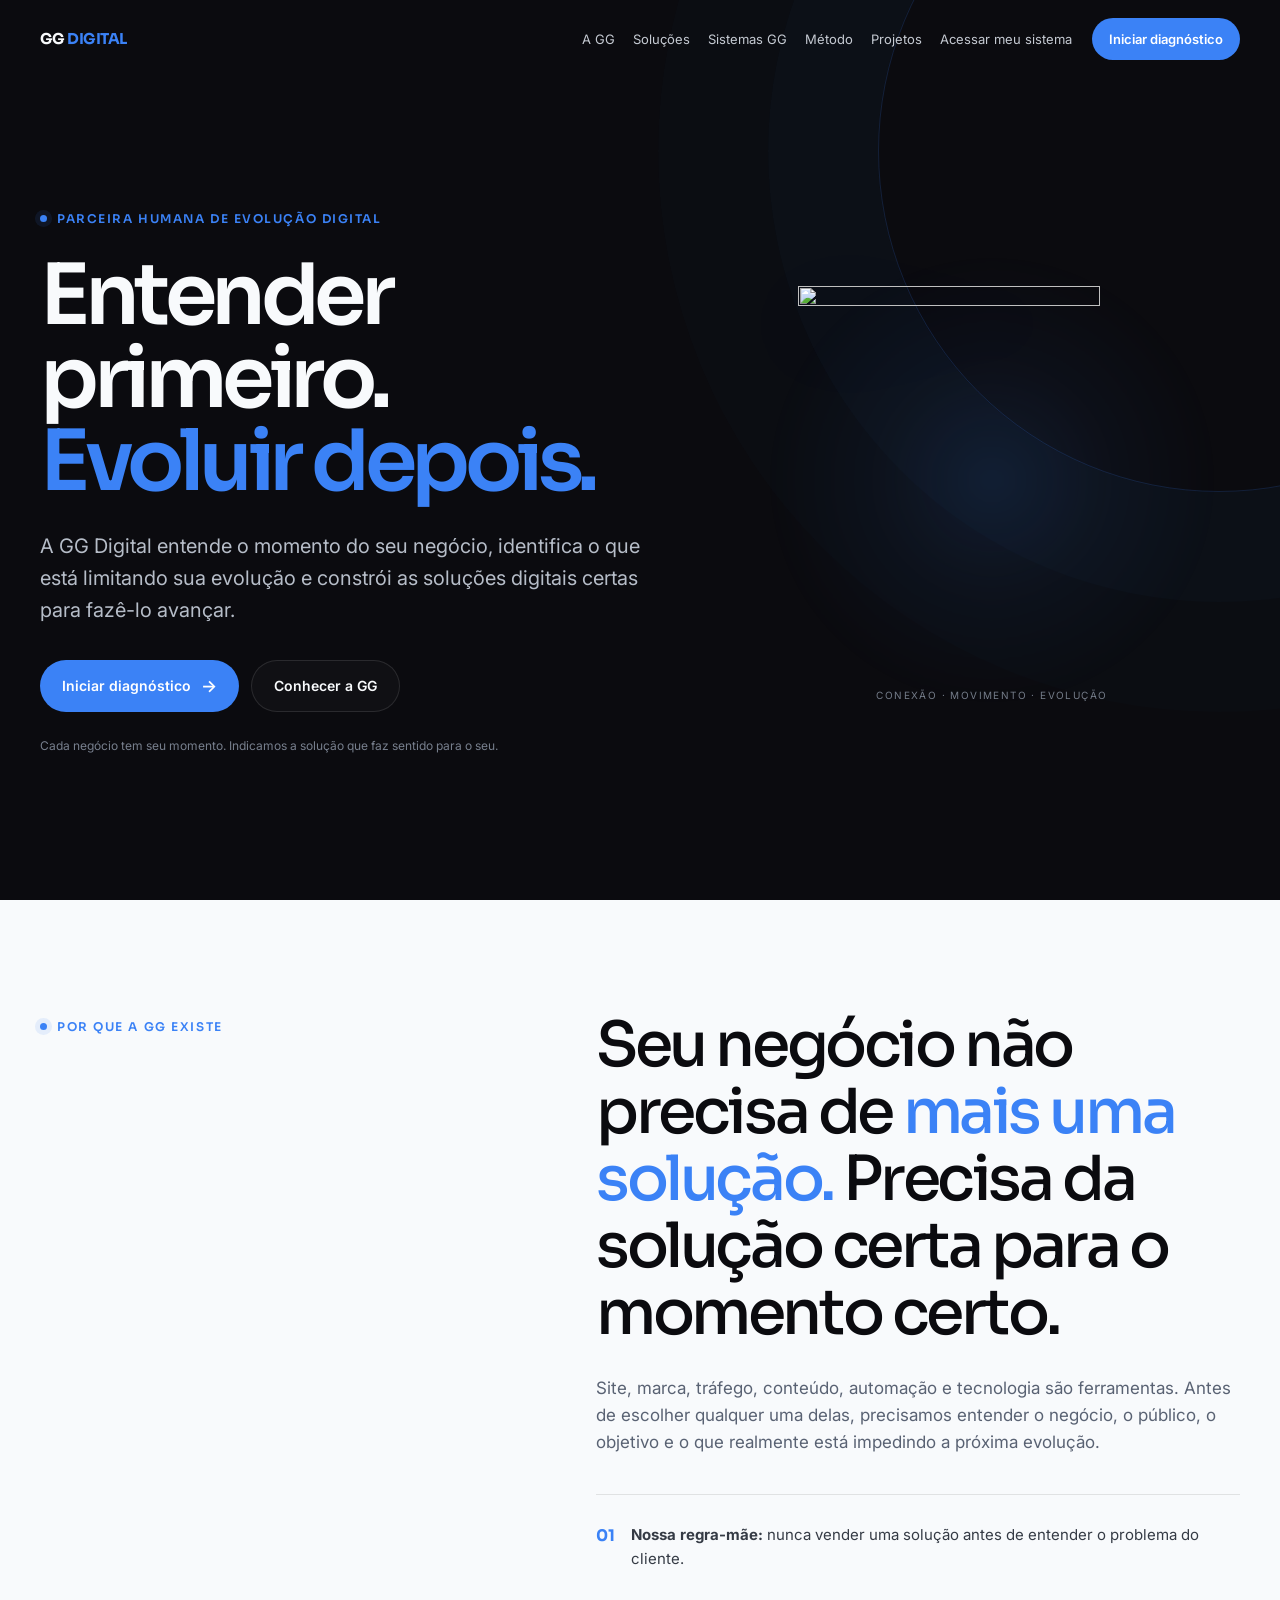
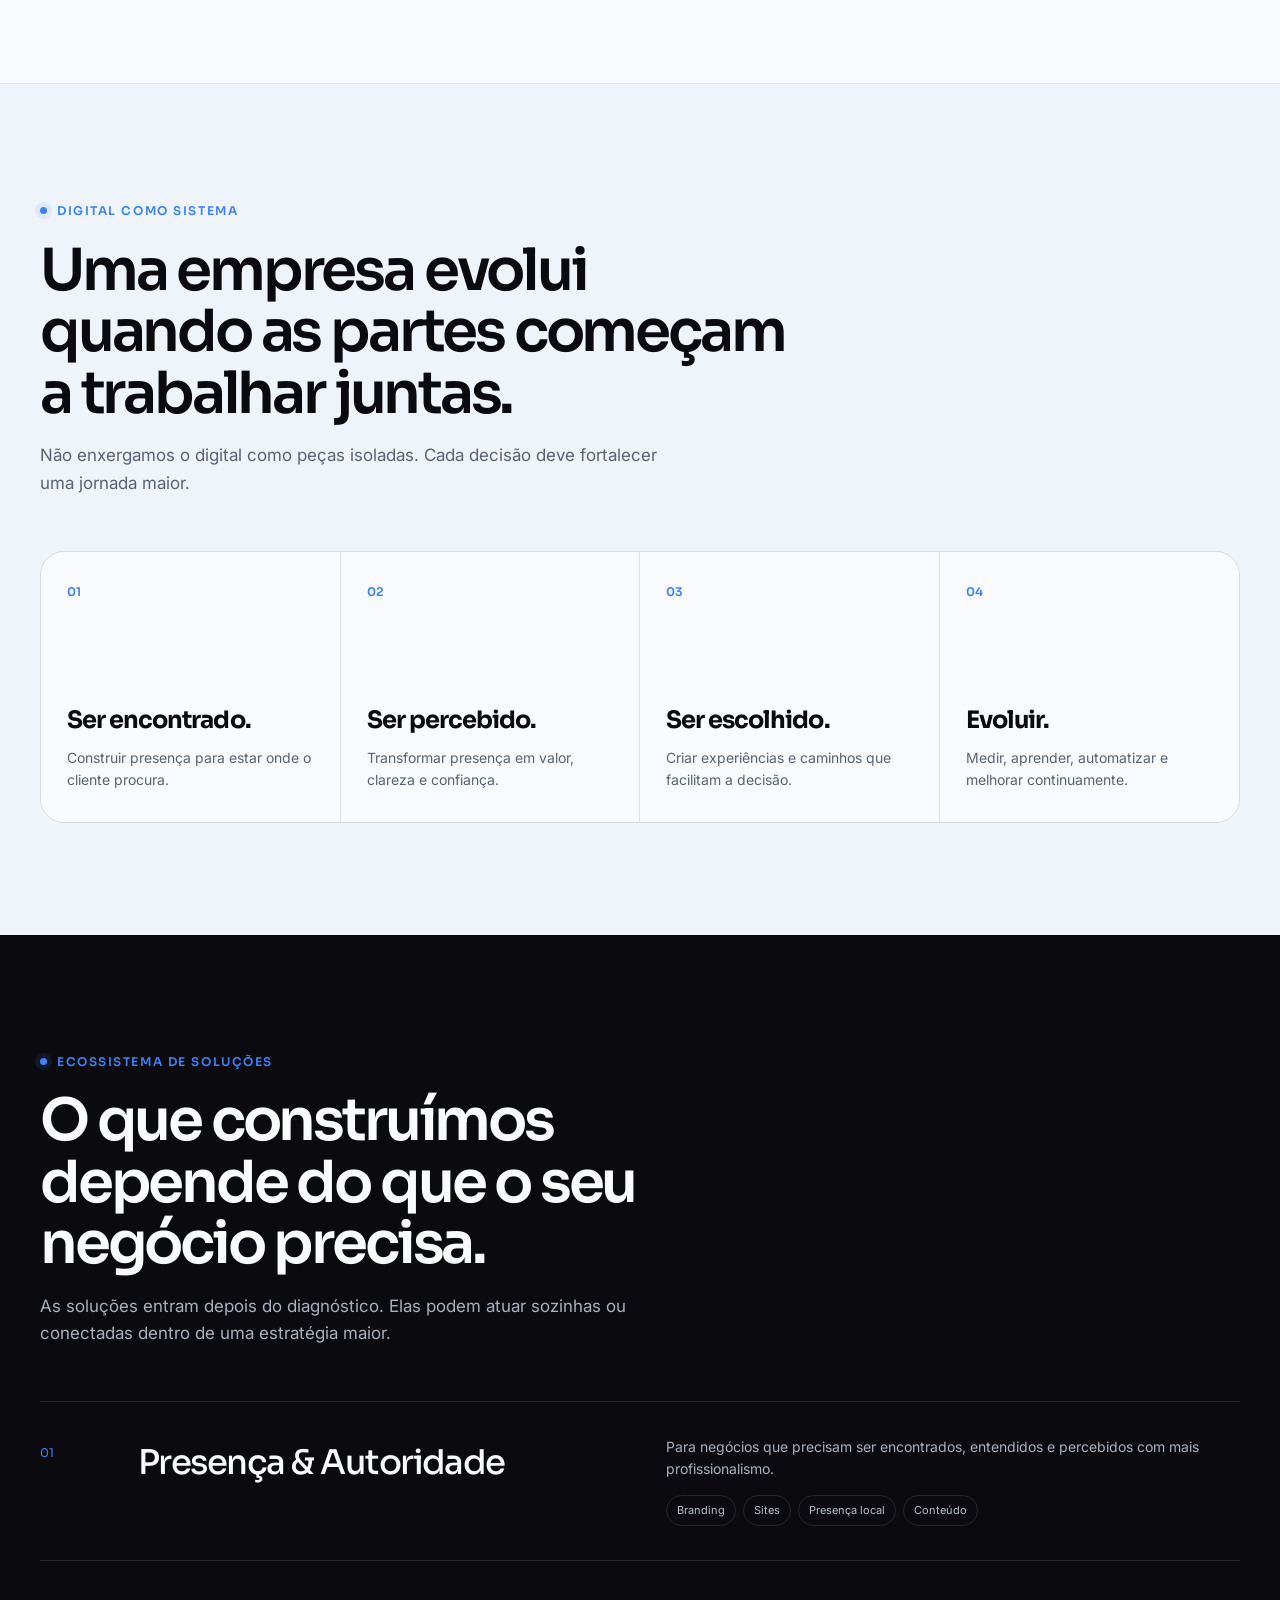
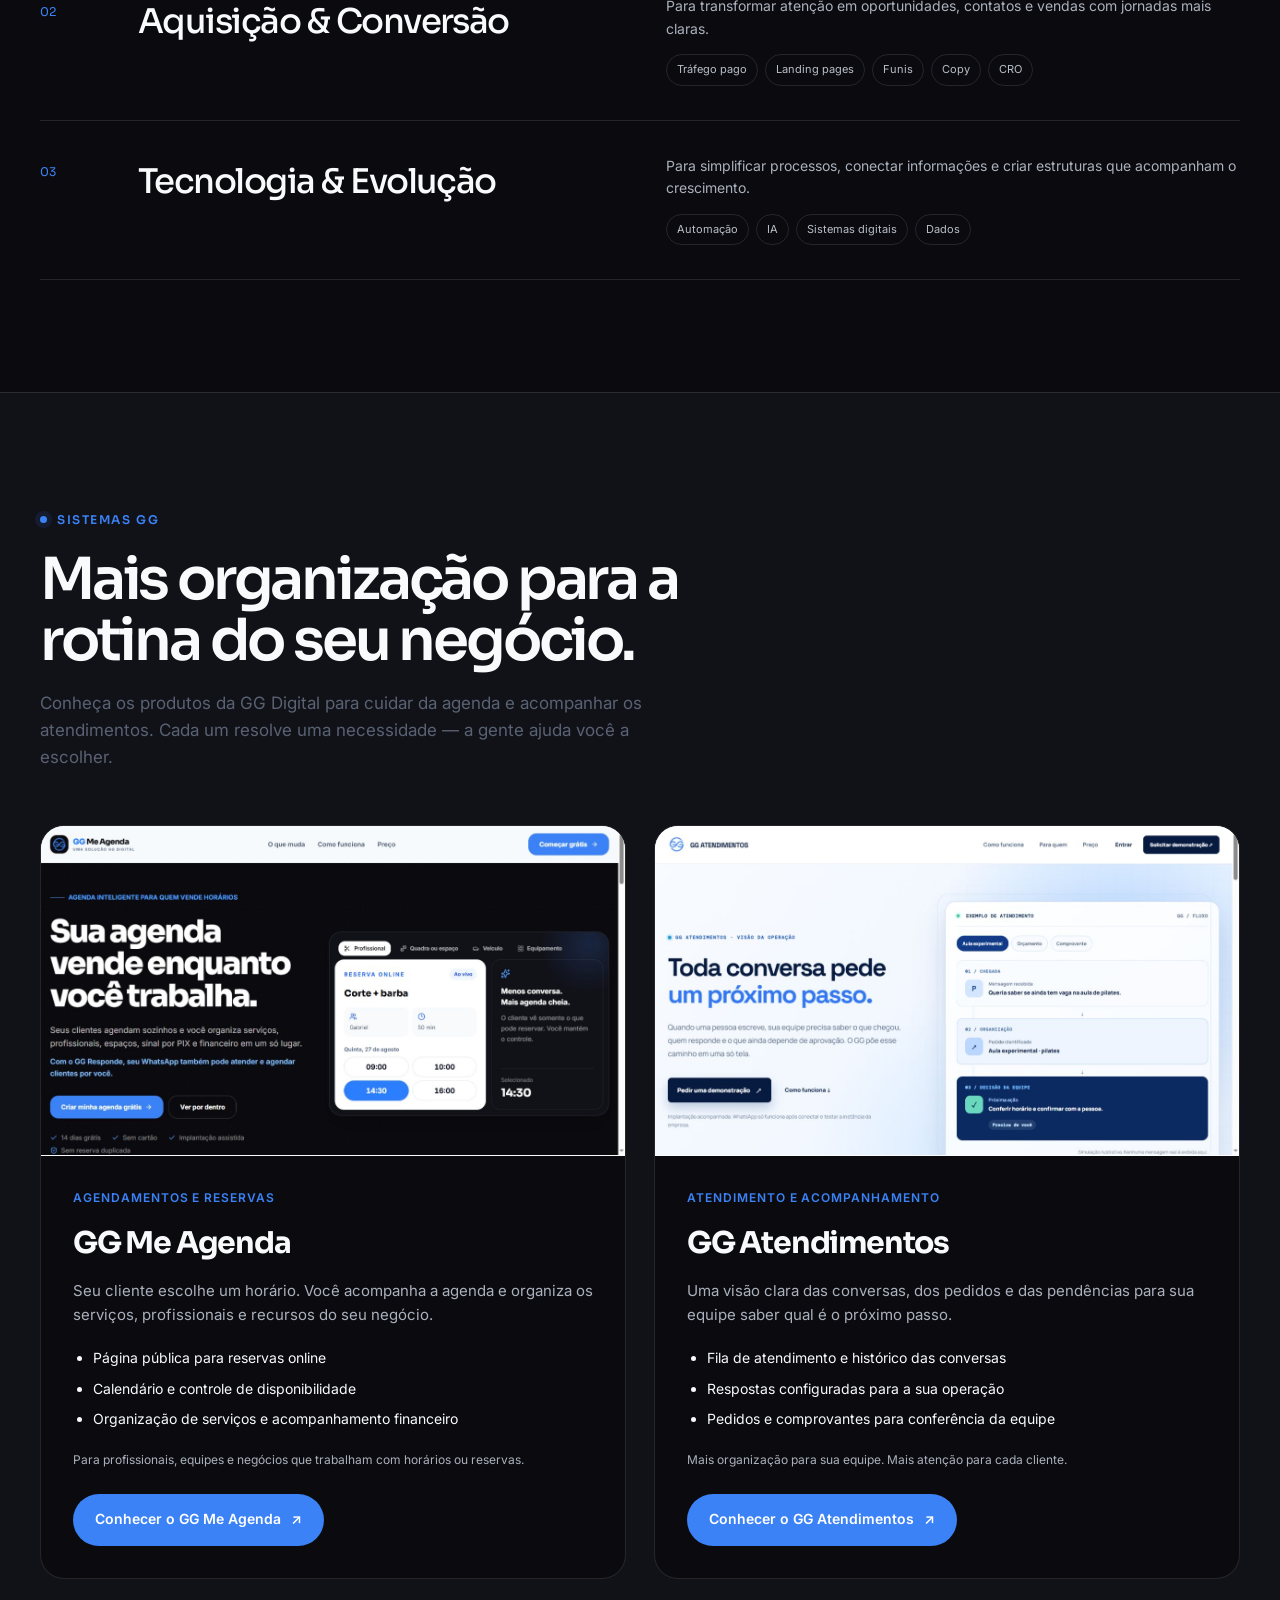
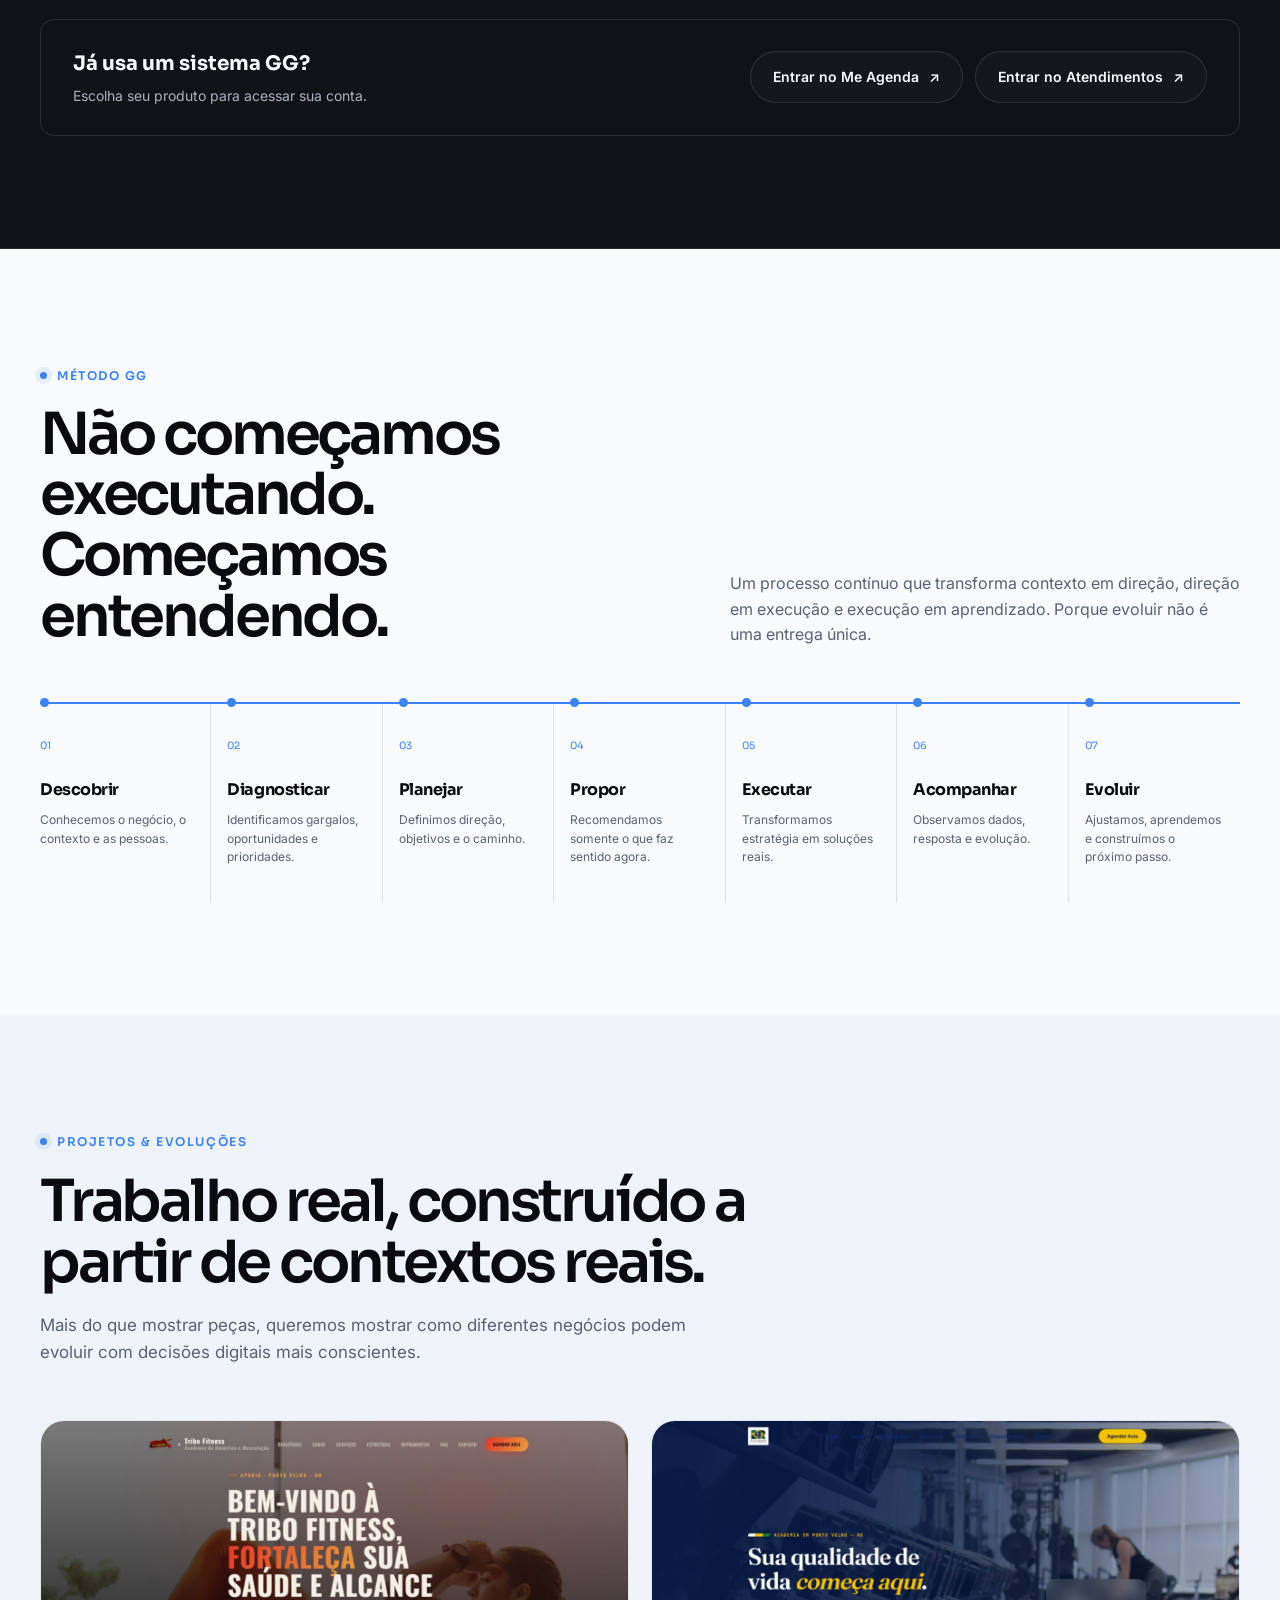
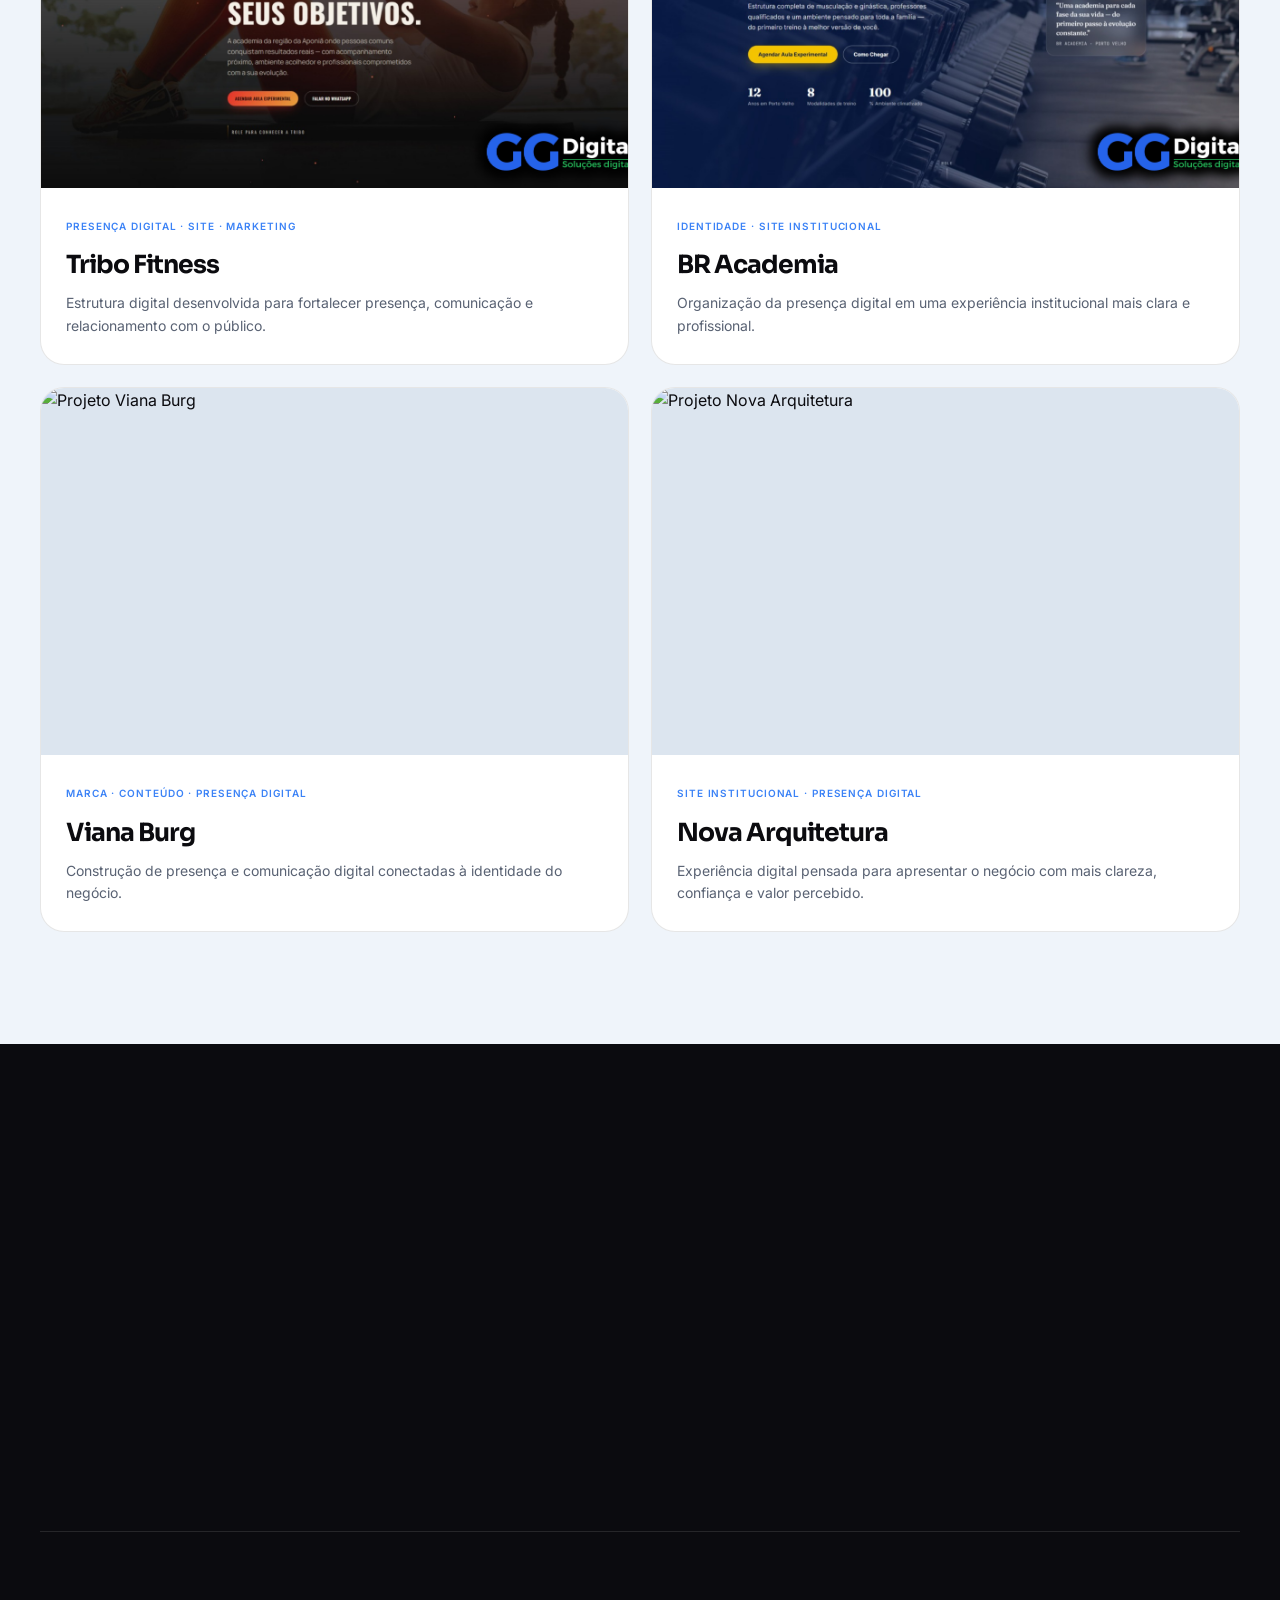
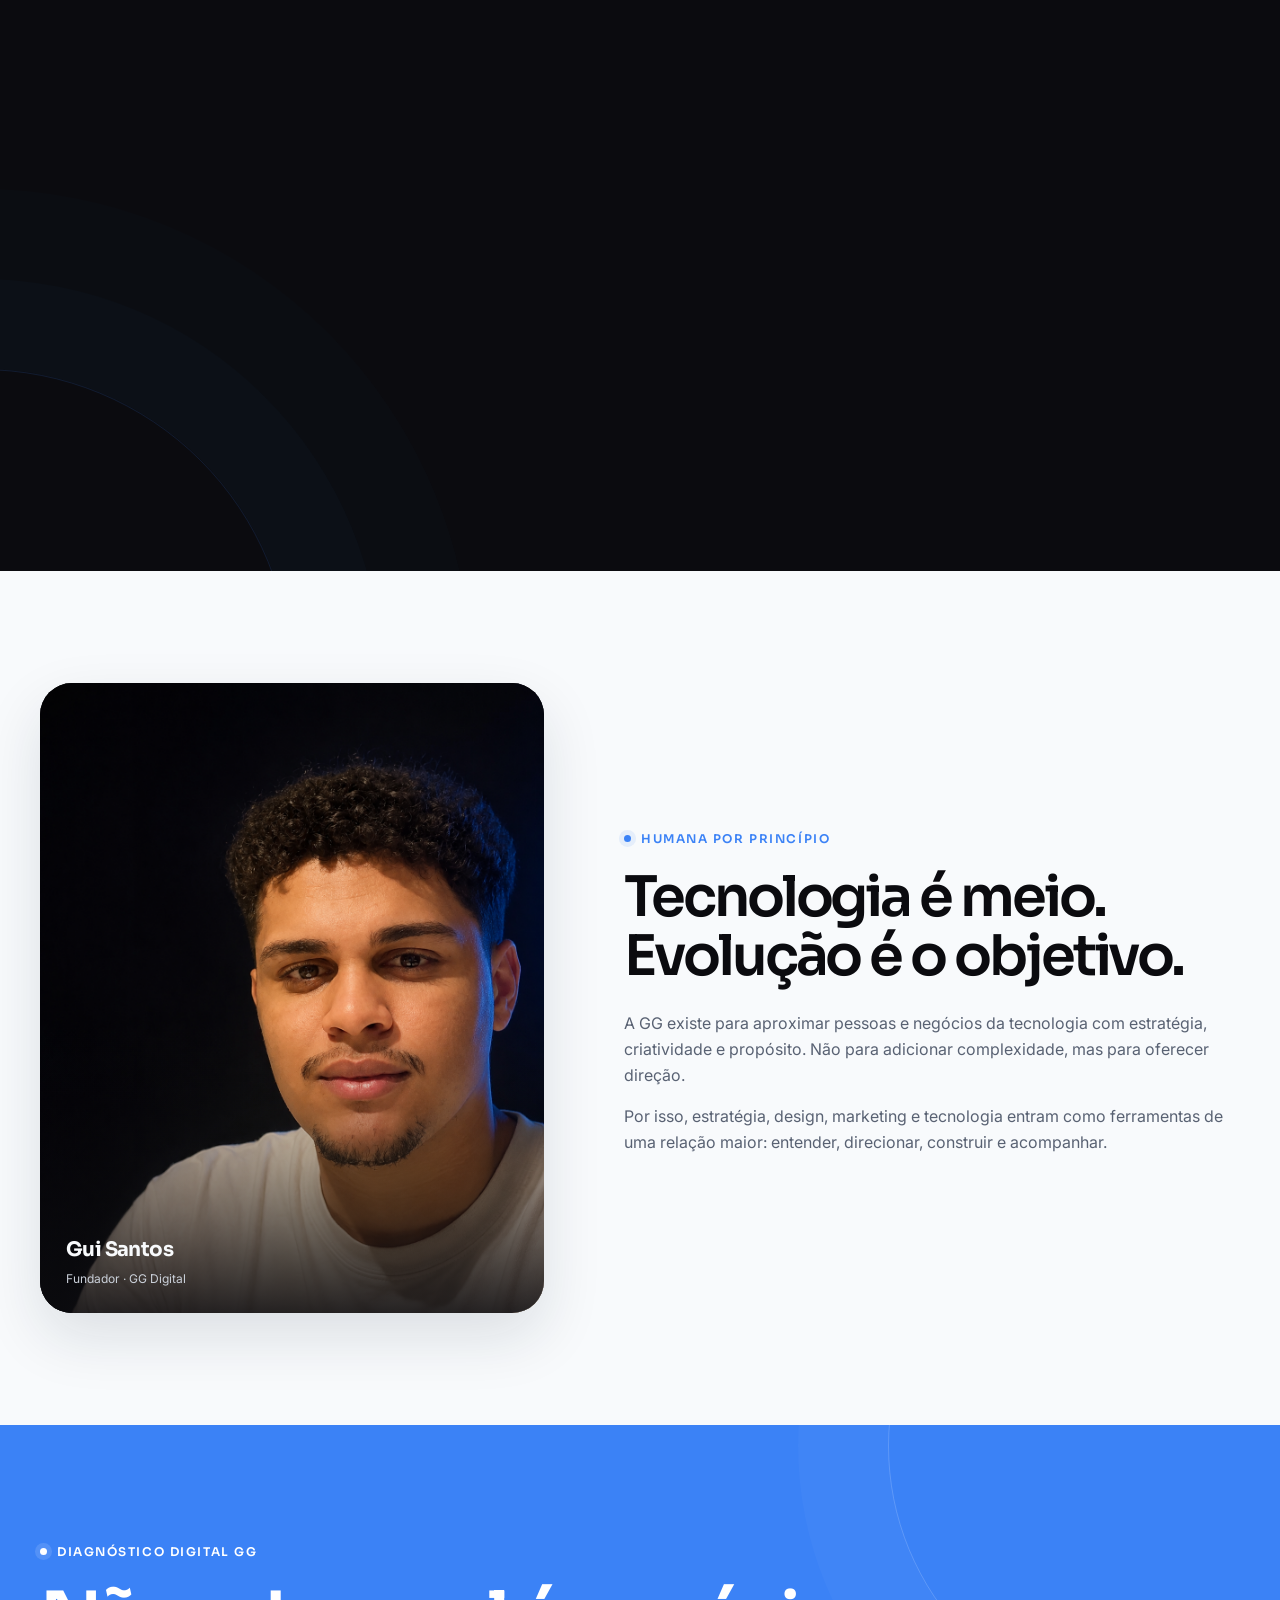
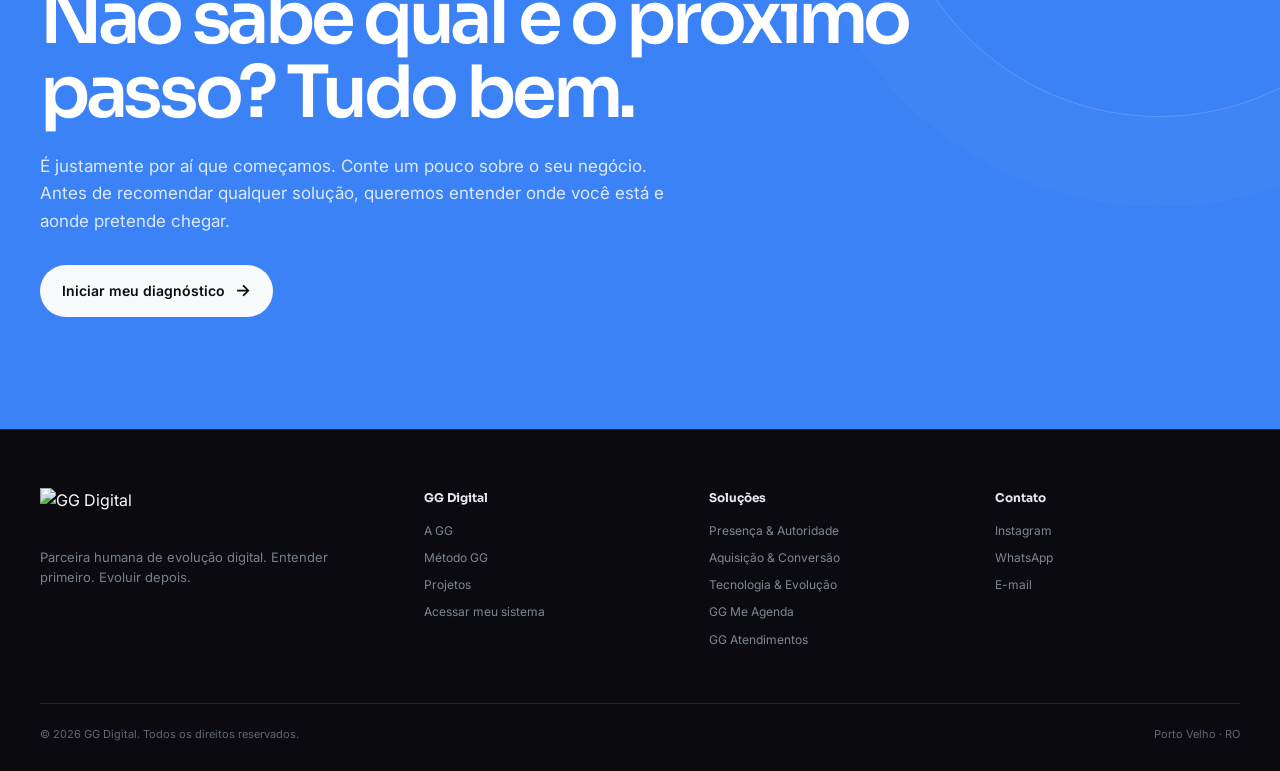
==== commit 14877b55: "copy: simplifica mensagem do GG Atendimentos" ====
--- a/index.html
+++ b/index.html
@@ -678,7 +678,7 @@
               <h3>GG Atendimentos</h3>
               <p>Uma visão clara das conversas, dos pedidos e das pendências para sua equipe saber qual é o próximo passo.</p>
               <ul><li>Fila de atendimento e histórico das conversas</li><li>Respostas configuradas para a sua operação</li><li>Pedidos e comprovantes para conferência da equipe</li></ul>
-              <p class="product-condition">Implantação acompanhada. O WhatsApp depende de conexão e teste da instância da empresa.</p>
+              <p class="product-condition">Mais organização para sua equipe. Mais atenção para cada cliente.</p>
               <a class="btn btn-primary" href="https://gg-atendimentos.vercel.app/">Conhecer o GG Atendimentos <span aria-hidden="true">↗</span></a>
             </div>
           </article>
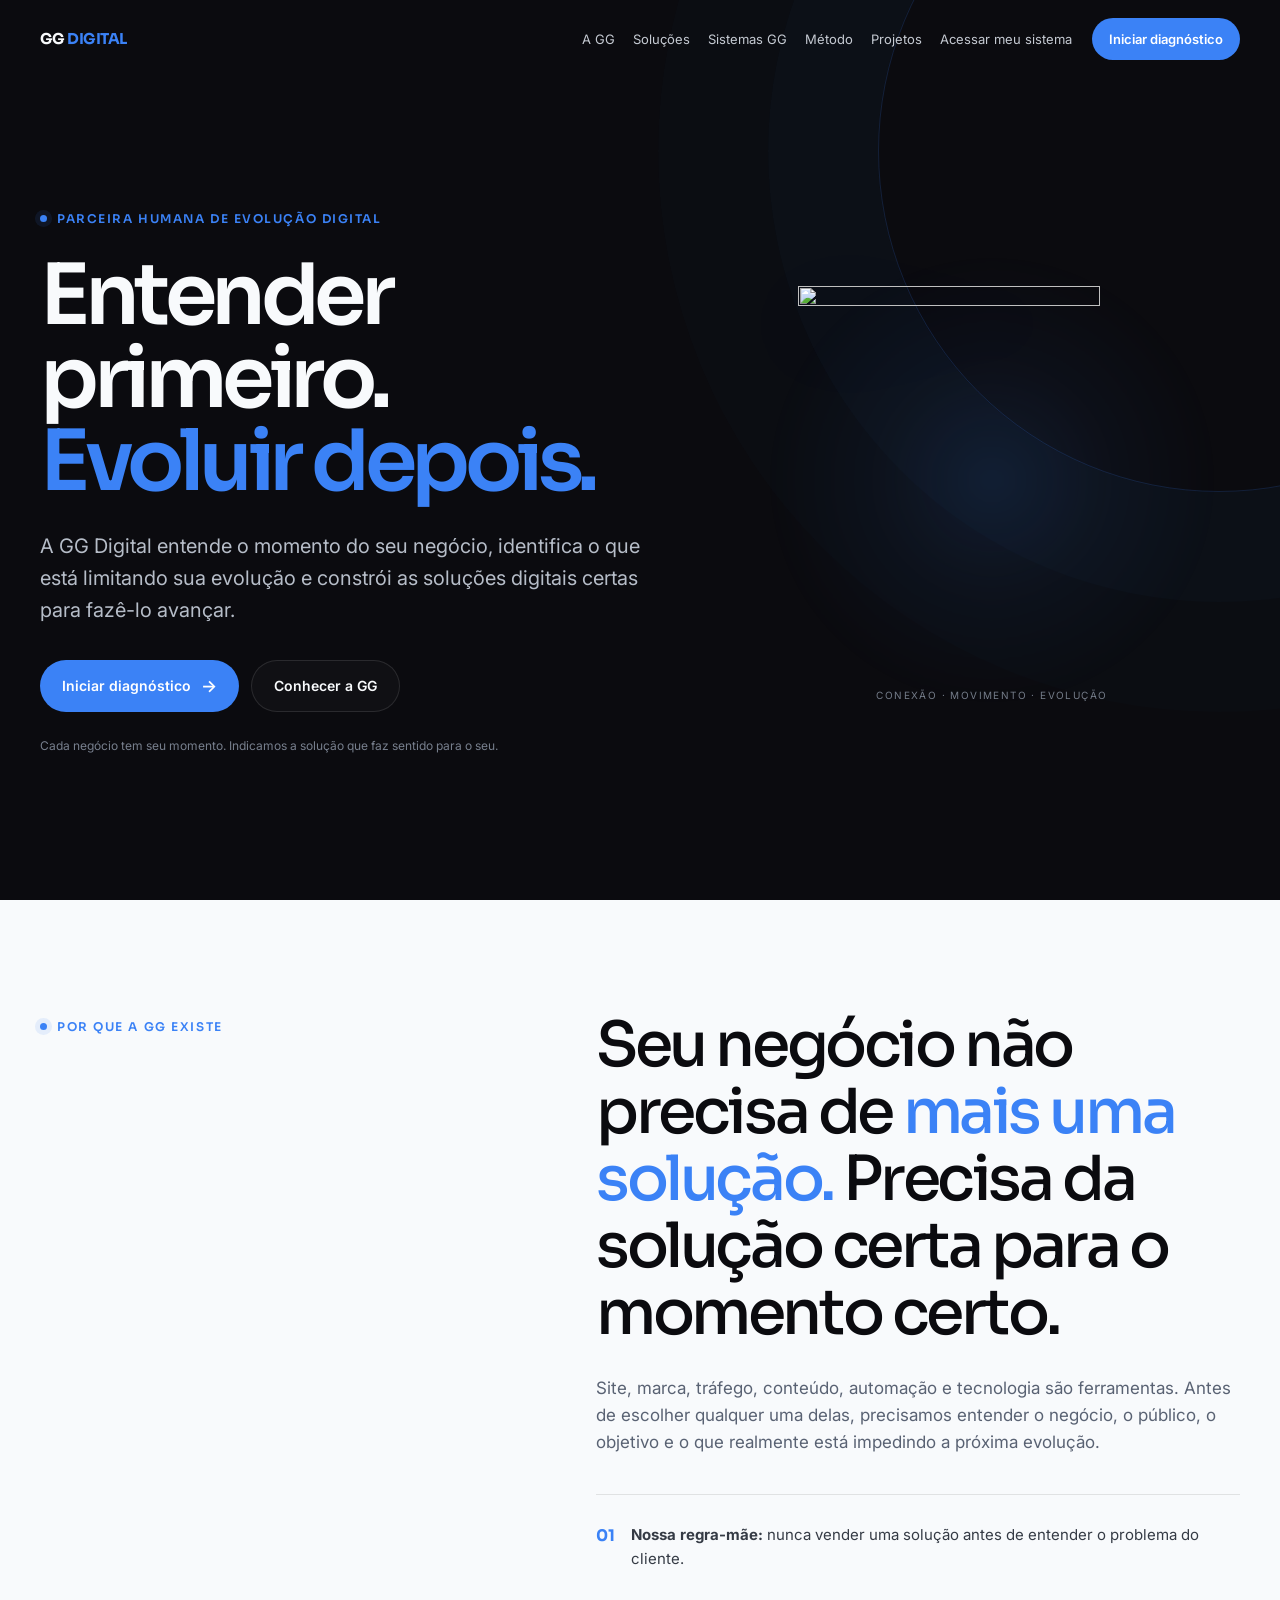
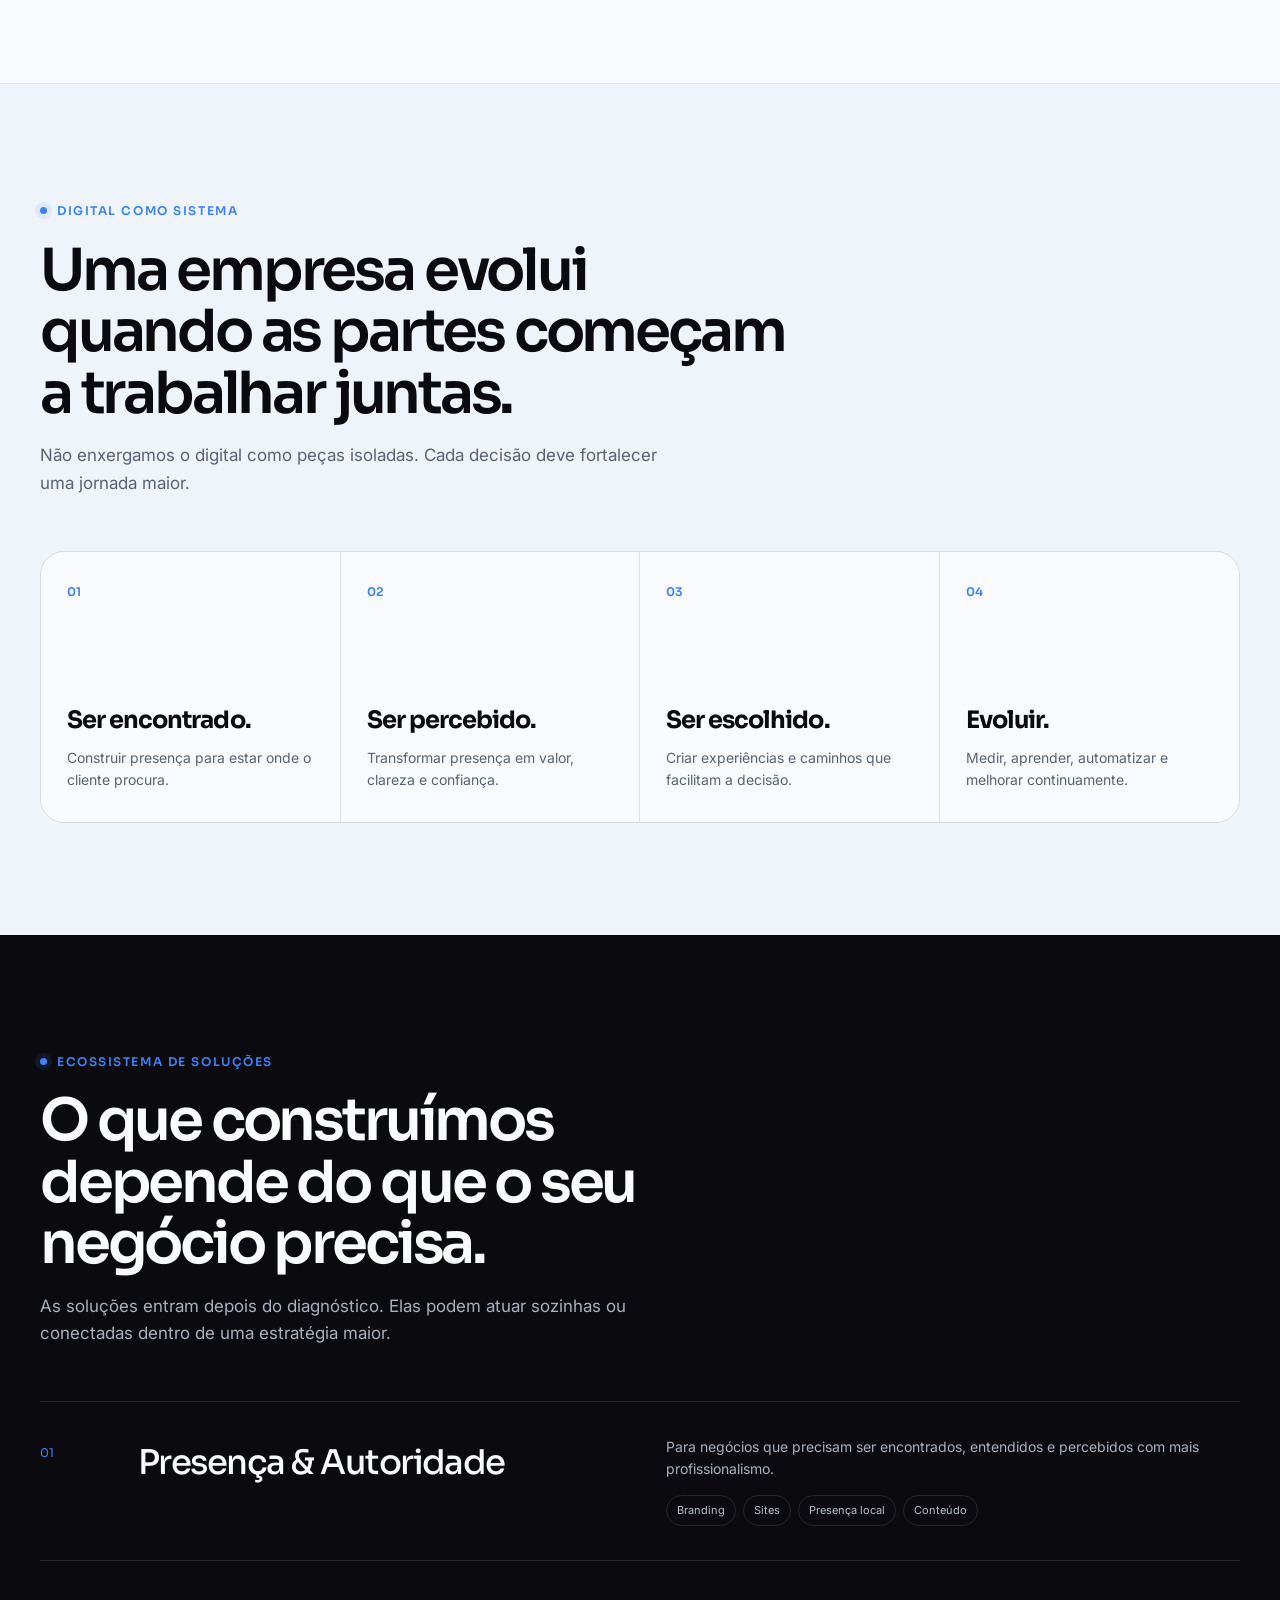
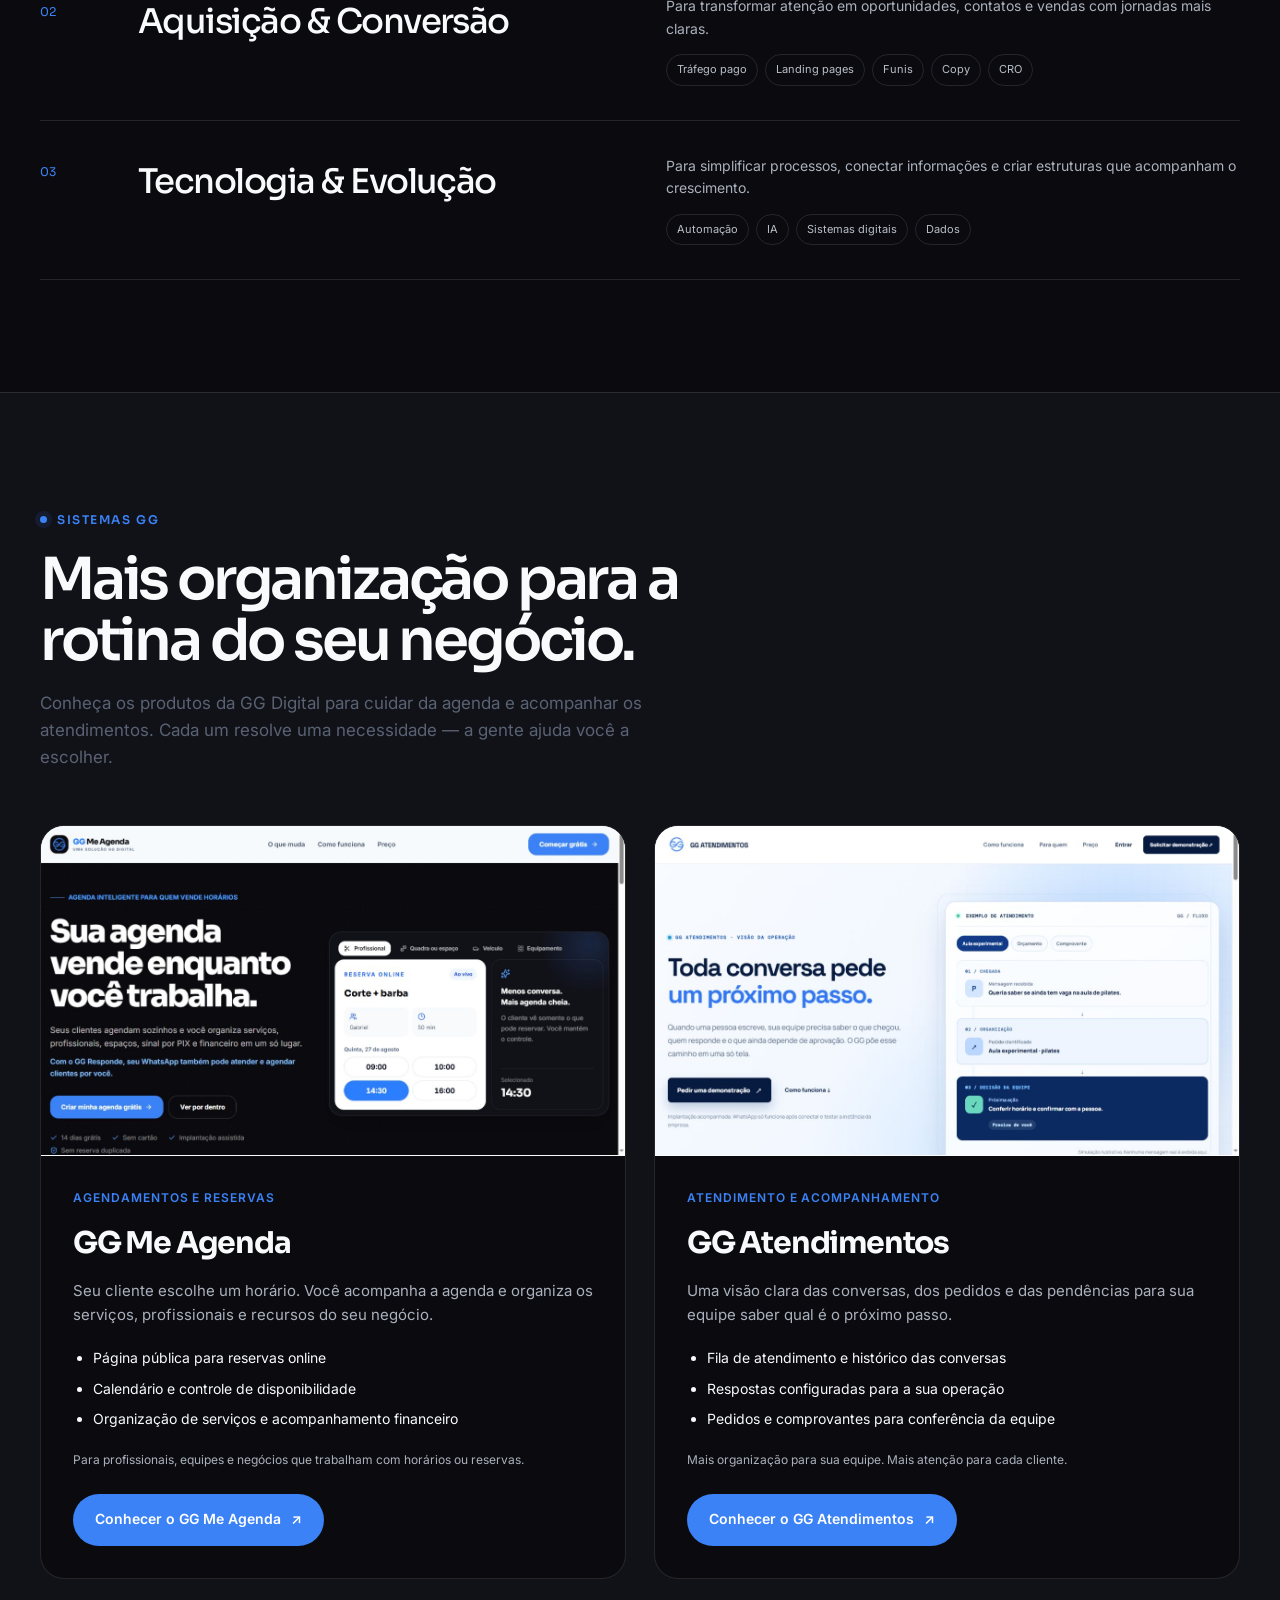
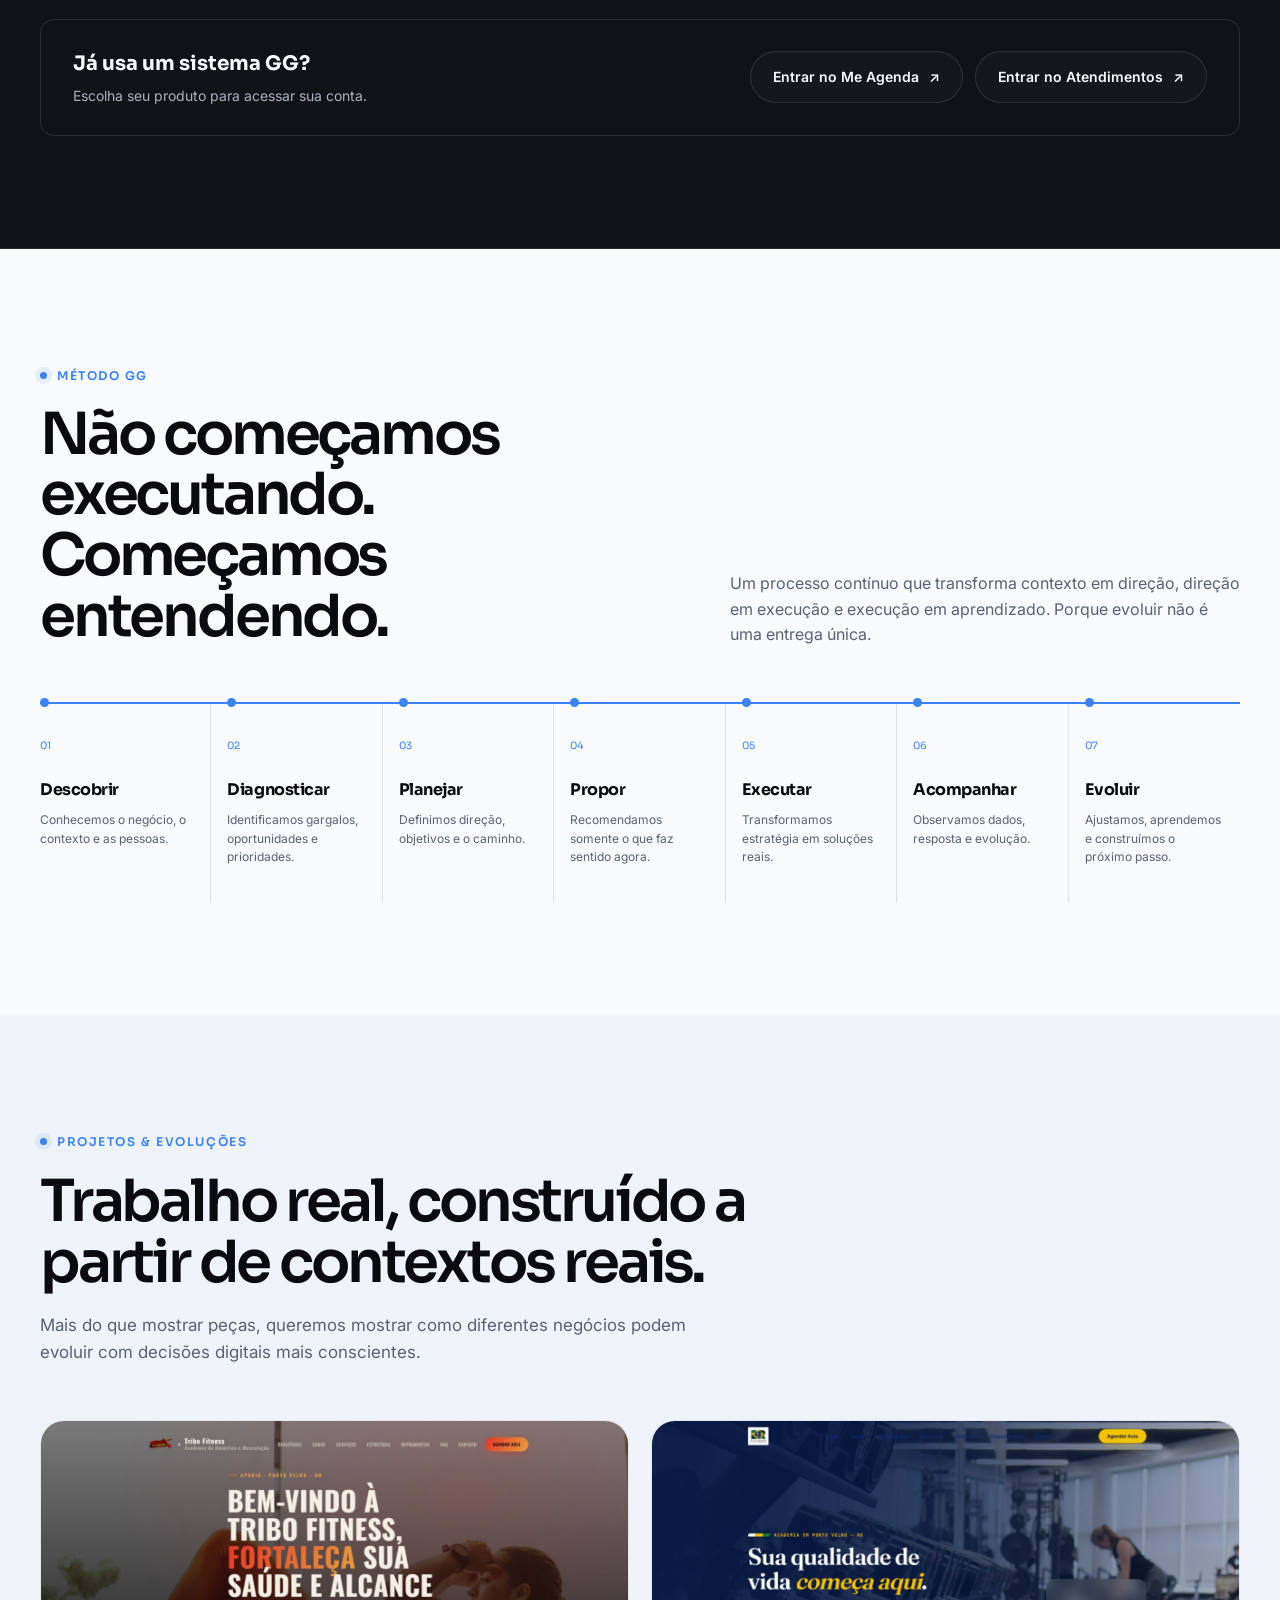
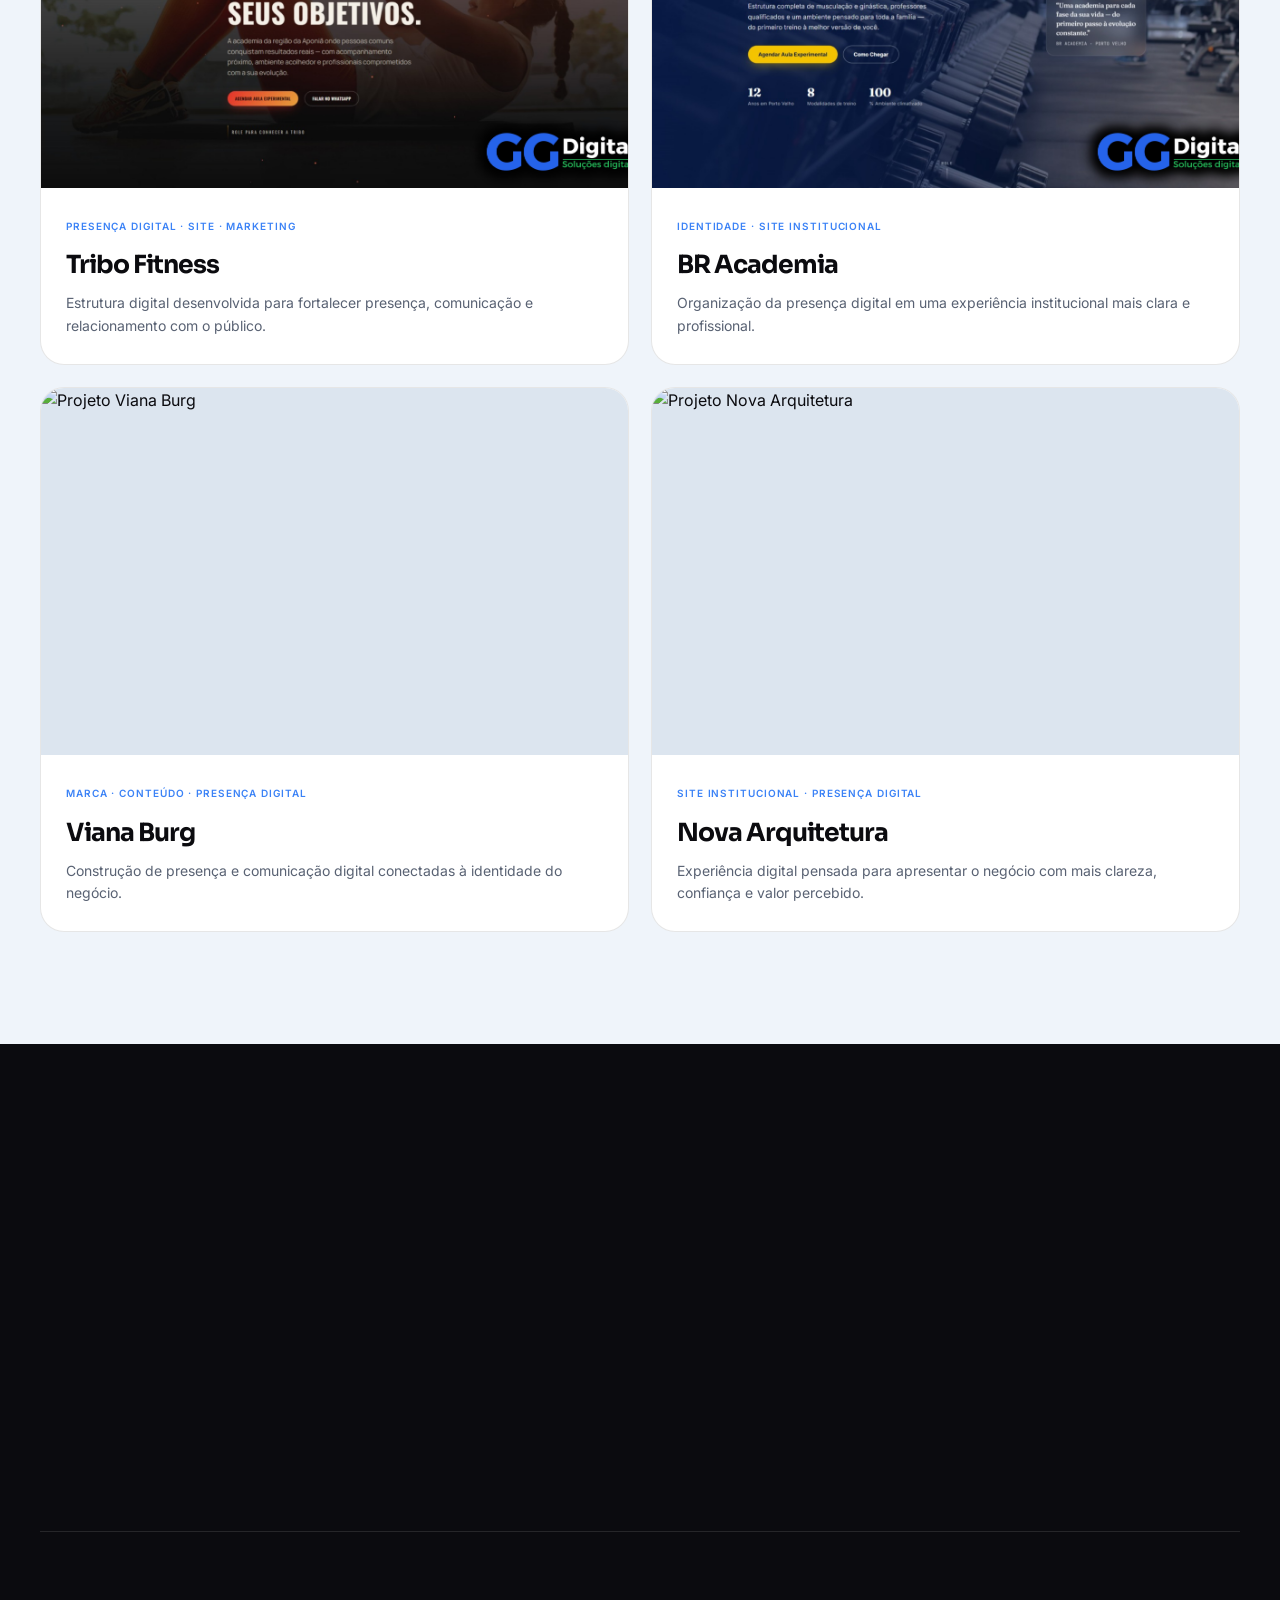
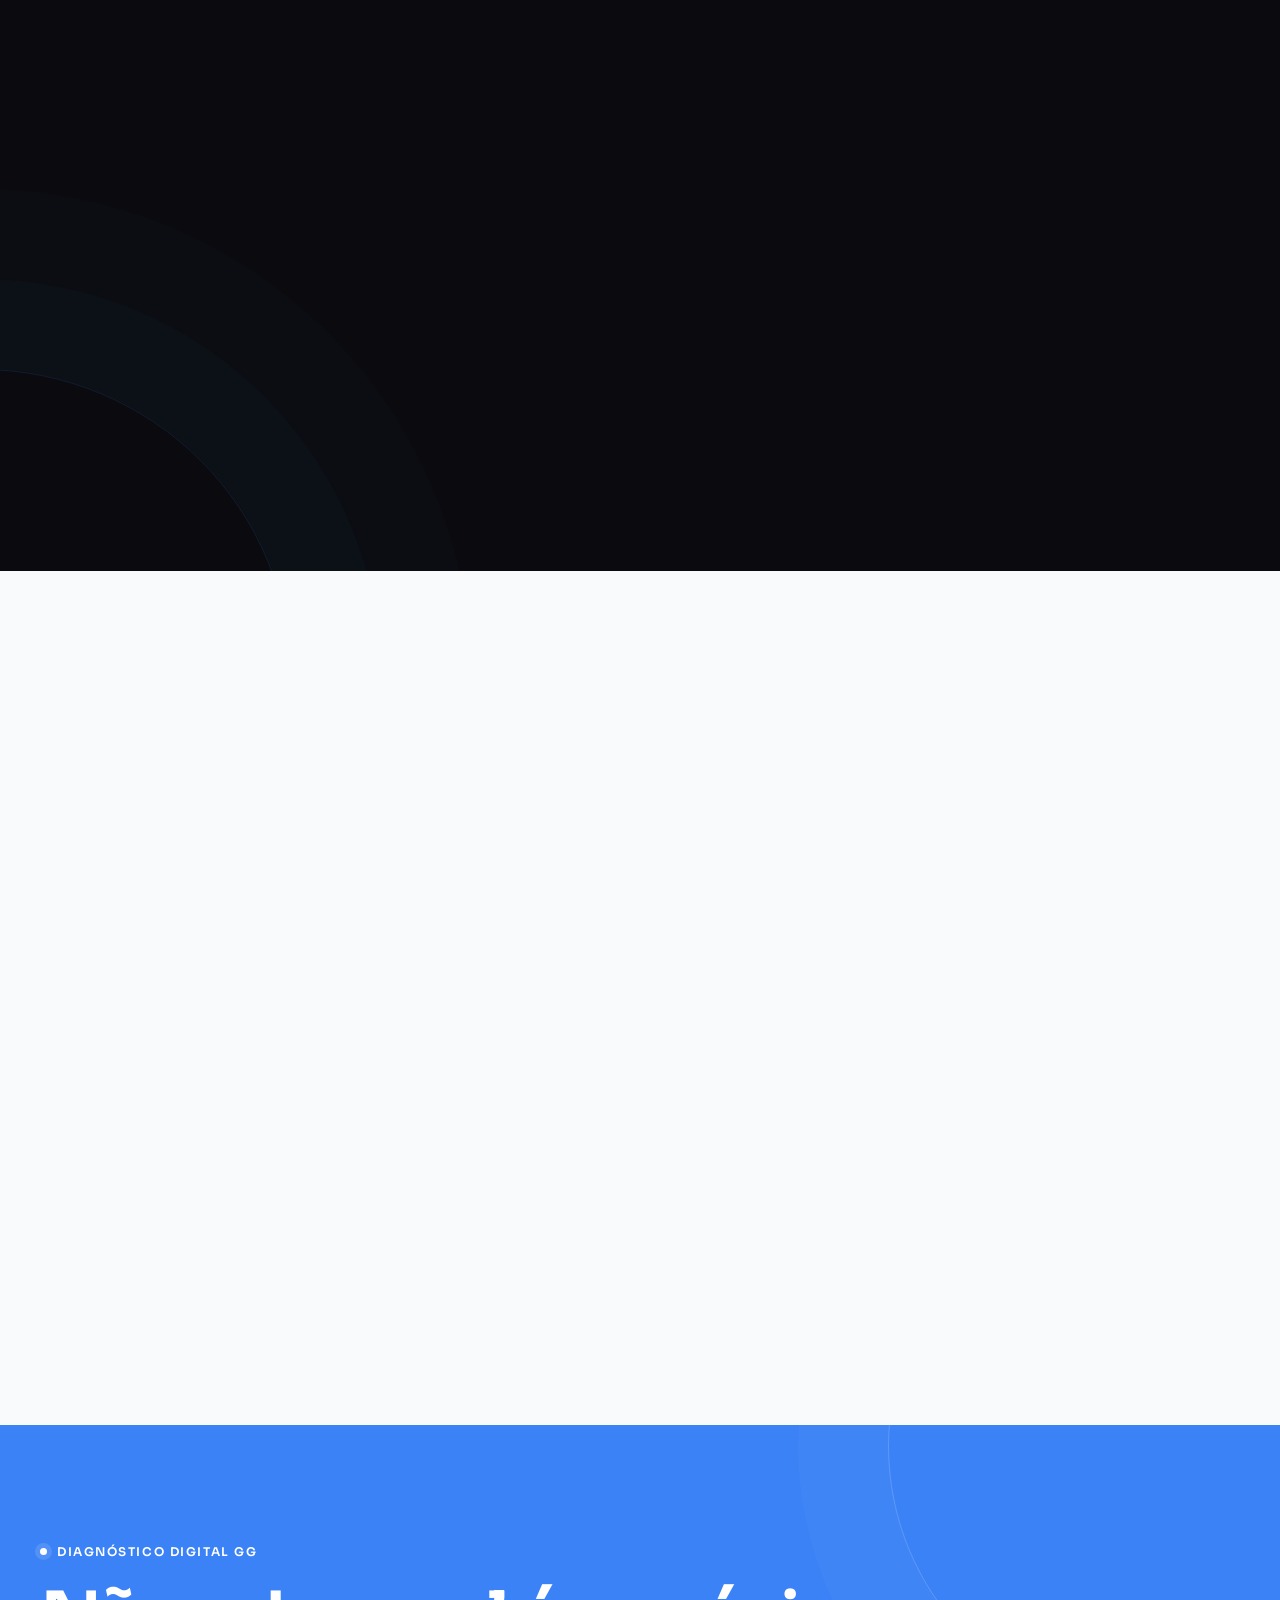
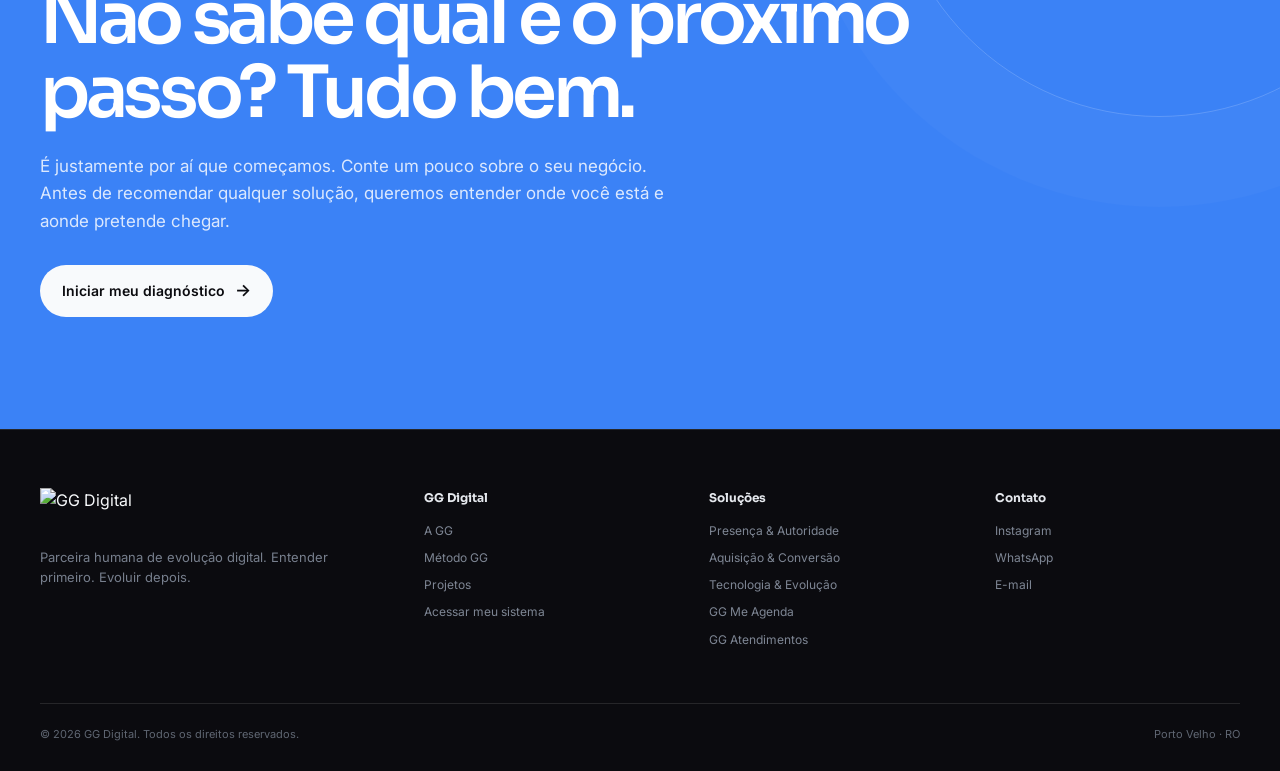
==== commit a771c46f: "fix: usa dominio oficial do GG Atendimentos" ====
--- a/index.html
+++ b/index.html
@@ -670,7 +670,7 @@
             </div>
           </article>
           <article class="product-card reveal">
-            <a class="product-preview" href="https://gg-atendimentos.vercel.app/" aria-label="Ver a apresentação do GG Atendimentos">
+            <a class="product-preview" href="https://atendimentos.somosggdigital.com.br/" aria-label="Ver a apresentação do GG Atendimentos">
               <img src="images/gg-atendimentos.jpg" alt="Captura da página pública do GG Atendimentos, com exemplo ilustrativo do fluxo de atendimento" loading="lazy" width="1265" height="712">
             </a>
             <div class="product-copy">
@@ -679,7 +679,7 @@
               <p>Uma visão clara das conversas, dos pedidos e das pendências para sua equipe saber qual é o próximo passo.</p>
               <ul><li>Fila de atendimento e histórico das conversas</li><li>Respostas configuradas para a sua operação</li><li>Pedidos e comprovantes para conferência da equipe</li></ul>
               <p class="product-condition">Mais organização para sua equipe. Mais atenção para cada cliente.</p>
-              <a class="btn btn-primary" href="https://gg-atendimentos.vercel.app/">Conhecer o GG Atendimentos <span aria-hidden="true">↗</span></a>
+              <a class="btn btn-primary" href="https://atendimentos.somosggdigital.com.br/">Conhecer o GG Atendimentos <span aria-hidden="true">↗</span></a>
             </div>
           </article>
         </div>
@@ -687,7 +687,7 @@
           <div><h3 id="access-title">Já usa um sistema GG?</h3><p>Escolha seu produto para acessar sua conta.</p></div>
           <div class="access-links">
             <a class="btn btn-quiet" href="https://agenda.somosggdigital.com.br/auth">Entrar no Me Agenda <span aria-hidden="true">↗</span></a>
-            <a class="btn btn-quiet" href="https://gg-atendimentos.vercel.app/app.html">Entrar no Atendimentos <span aria-hidden="true">↗</span></a>
+            <a class="btn btn-quiet" href="https://atendimentos.somosggdigital.com.br/app.html">Entrar no Atendimentos <span aria-hidden="true">↗</span></a>
           </div>
         </div>
       </div>
@@ -820,7 +820,7 @@
         </div>
         <div class="footer-col"><h4>GG Digital</h4><a href="#gg">A GG</a><a href="#metodo">Método GG</a><a href="#projetos">Projetos</a>
           <a href="#acessar">Acessar meu sistema</a></div>
-        <div class="footer-col"><h4>Soluções</h4><a href="#solucoes">Presença & Autoridade</a><a href="#solucoes">Aquisição & Conversão</a><a href="#solucoes">Tecnologia & Evolução</a><a href="https://agenda.somosggdigital.com.br/">GG Me Agenda</a><a href="https://gg-atendimentos.vercel.app/">GG Atendimentos</a></div>
+        <div class="footer-col"><h4>Soluções</h4><a href="#solucoes">Presença & Autoridade</a><a href="#solucoes">Aquisição & Conversão</a><a href="#solucoes">Tecnologia & Evolução</a><a href="https://agenda.somosggdigital.com.br/">GG Me Agenda</a><a href="https://atendimentos.somosggdigital.com.br/">GG Atendimentos</a></div>
         <div class="footer-col"><h4>Contato</h4><a id="instagram" href="https://instagram.com/gg.ajuda" target="_blank" rel="noopener">Instagram</a><a id="whatsapp" href="#" target="_blank" rel="noopener">WhatsApp</a><a href="mailto:gg.digital.comercial@gmail.com">E-mail</a></div>
       </div>
       <div class="footer-bottom"><span>© <span id="year"></span> GG Digital. Todos os direitos reservados.</span><span>Porto Velho · RO</span></div>
